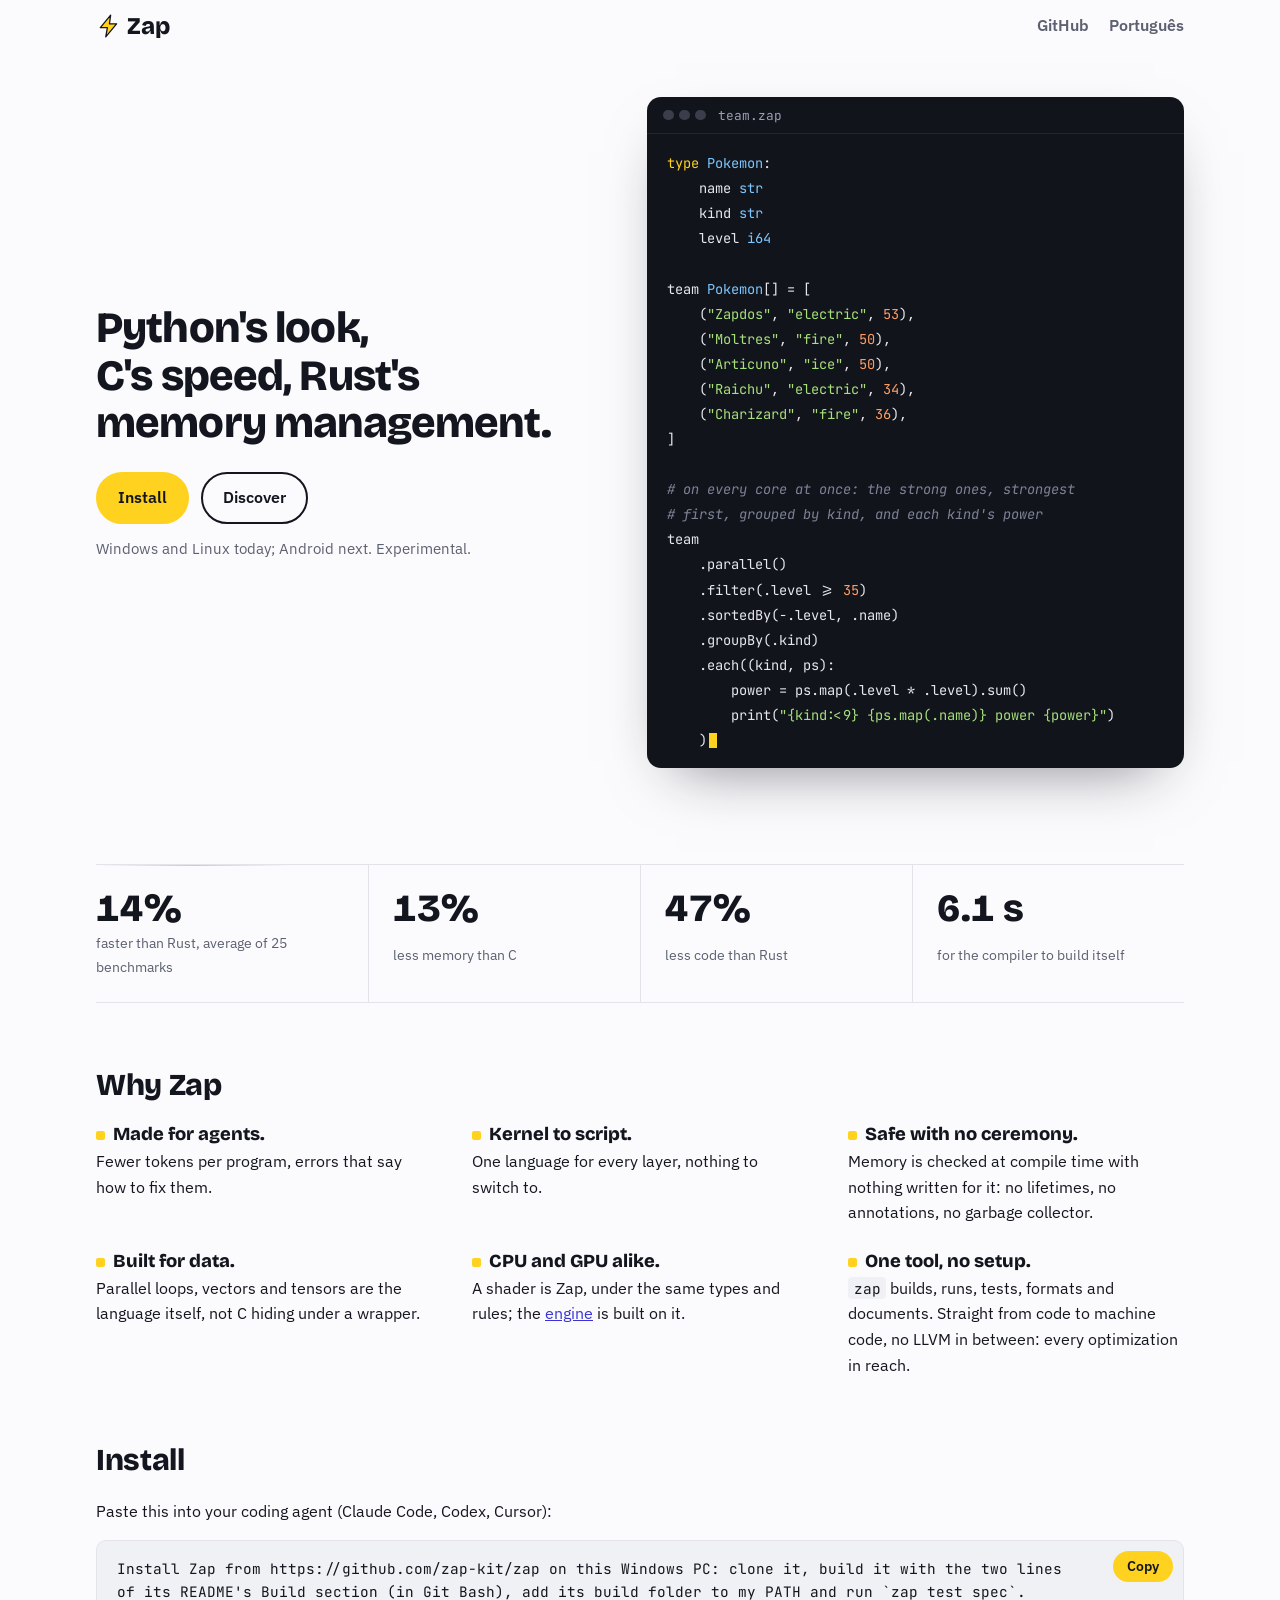
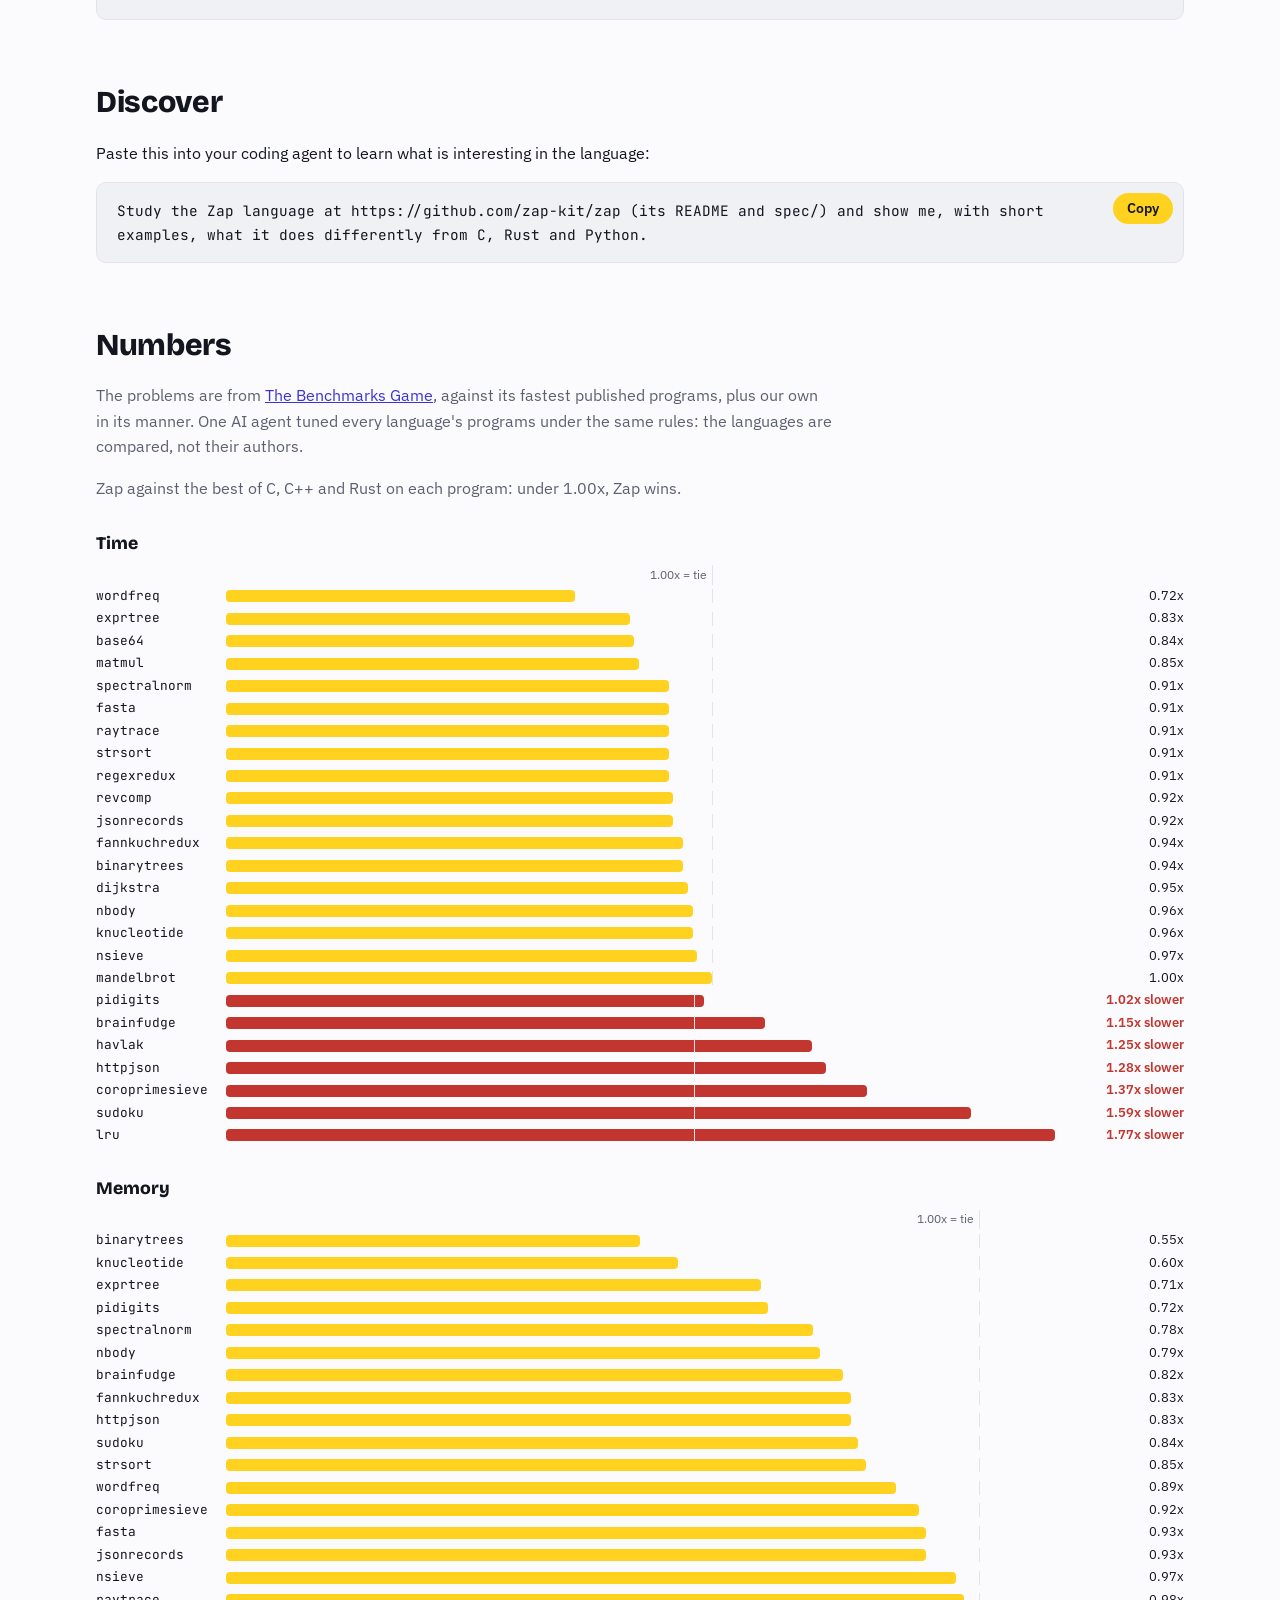
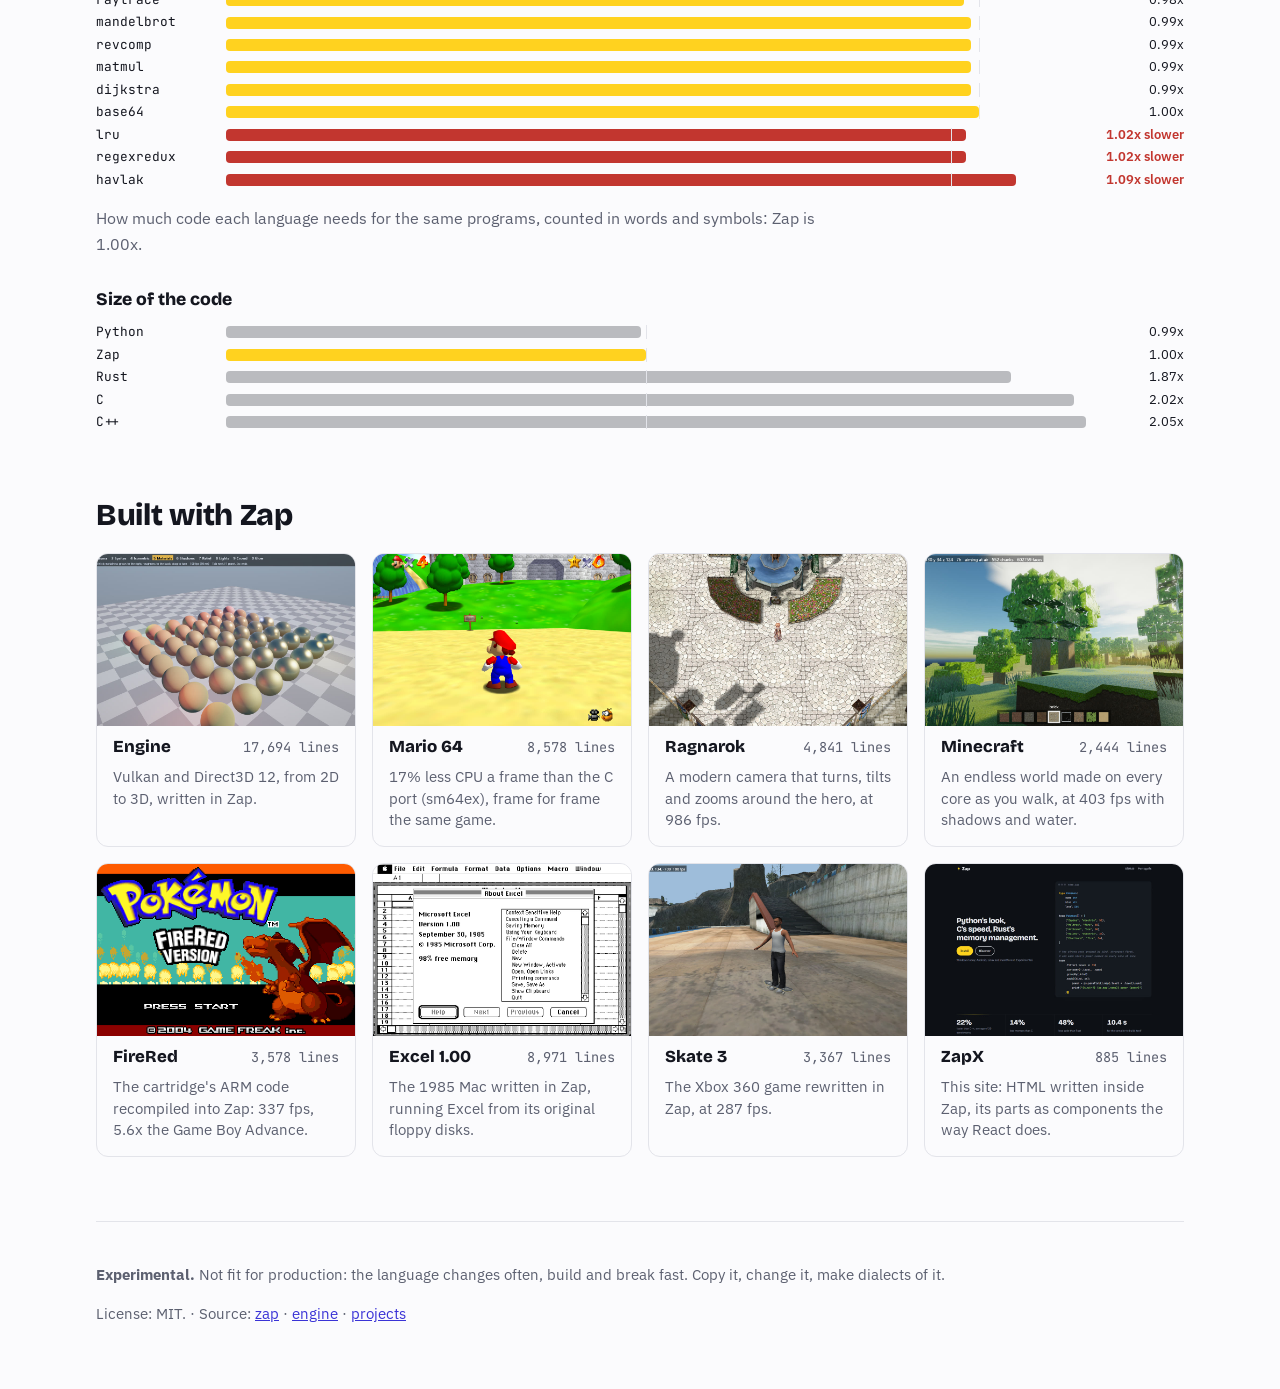
==== en/index.html @ bf8ec5ae "one repository: links into zap's dirs, the bootstrap from the seed branch" ====
<!DOCTYPE html><html lang="en"><head><meta charset="utf-8"><meta name="viewport" content="width=device-width, initial-scale=1"><title>Zap</title><link rel="icon" href="../logo.svg" type="image/svg+xml"><meta name="description" content="Python's look, C's speed, Rust's memory management."><link rel="alternate" hreflang="pt" href="../pt/index.html"><link rel="preconnect" href="https://fonts.googleapis.com"><link rel="preconnect" href="https://fonts.gstatic.com" crossorigin=""><link rel="stylesheet" href="https://fonts.googleapis.com/css2?family=Bricolage+Grotesque:opsz,wght@12..96,500;12..96,800&amp;family=IBM+Plex+Sans:wght@400;600&amp;family=JetBrains+Mono:wght@400;600&amp;display=swap"><link rel="stylesheet" href="../style.css"></head><body><nav class="top"><div class="inner"><a class="mark" href="./"><img class="logo" src="../logo.svg" alt="">Zap</a><span class="navlinks"><a href="https://github.com/zap-kit/zap">GitHub</a><a href="../pt/index.html" hreflang="pt" lang="pt">Português</a></span></div></nav><div class="wrap"><header class="hero"><div class="pitch"><h1>Python's look, C's speed, Rust's memory management.</h1><p class="actions"><a class="btn primary" href="#install">Install</a><a class="btn" href="#discover">Discover</a></p><p class="note">Windows and Linux today; Android next. Experimental.</p></div><figure class="editor"><figcaption><span class="dots"><i></i><i></i><i></i></span>team.zap</figcaption><pre><code><span class="k">type</span> <span class="t">Pokemon</span>:
	name <span class="t">str</span>
	kind <span class="t">str</span>
	level <span class="t">i64</span>

team <span class="t">Pokemon</span>[] = [
	(<span class="s">"Zapdos"</span>, <span class="s">"electric"</span>, <span class="n">53</span>),
	(<span class="s">"Moltres"</span>, <span class="s">"fire"</span>, <span class="n">50</span>),
	(<span class="s">"Articuno"</span>, <span class="s">"ice"</span>, <span class="n">50</span>),
	(<span class="s">"Raichu"</span>, <span class="s">"electric"</span>, <span class="n">34</span>),
	(<span class="s">"Charizard"</span>, <span class="s">"fire"</span>, <span class="n">36</span>),
]

<span class="c"># on every core at once: the strong ones, strongest</span>
<span class="c"># first, grouped by kind, and each kind's power</span>
team
	.parallel()
	.filter(.level &gt;= <span class="n">35</span>)
	.sortedBy(-.level, .name)
	.groupBy(.kind)
	.each((kind, ps):
		power = ps.map(.level * .level).sum()
		print(<span class="s">"{kind:&lt;9} {ps.map(.name)} power {power}"</span>)
	)<span class="cursor" aria-hidden="true"></span></code></pre></figure></header><section class="stats" aria-label="Numbers"><div class="stat"><b data-count="14%">14%</b><span>faster than Rust, average of 25 benchmarks</span></div><div class="stat"><b data-count="13%">13%</b><span>less memory than C</span></div><div class="stat"><b data-count="47%">47%</b><span>less code than Rust</span></div><div class="stat"><b data-count="6.1 s">6.1 s</b><span>for the compiler to build itself</span></div></section><section class="reveal"><h2>Why Zap</h2><ul class="points"><li><strong>Made for agents.</strong> Fewer tokens per program, errors that say how to fix them.</li><li><strong>Kernel to script.</strong> One language for every layer, nothing to switch to.</li><li><strong>Safe with no ceremony.</strong> Memory is checked at compile time with nothing written for it: no lifetimes, no annotations, no garbage collector.</li><li><strong>Built for data.</strong> Parallel loops, vectors and tensors are the language itself, not C hiding under a wrapper.</li><li><strong>CPU and GPU alike.</strong> A shader is Zap, under the same types and rules; the <a href="https://github.com/zap-kit/zap/tree/main/engine">engine</a> is built on it.</li><li><strong>One tool, no setup.</strong> <code>zap</code> builds, runs, tests, formats and documents. Straight from code to machine code, no LLVM in between: every optimization in reach.</li></ul></section><section class="reveal" id="install"><h2>Install</h2><p>Paste this into your coding agent (Claude Code, Codex, Cursor):</p><div class="copybox"><pre id="prompt">Install Zap from https://github.com/zap-kit/zap on this Windows PC: clone it, build it with the two lines of its README's Build section (in Git Bash), add its build folder to my PATH and run `zap test spec`.</pre><button type="button" data-copy="prompt" data-done="Copied">Copy</button></div></section><section class="reveal" id="discover"><h2>Discover</h2><p>Paste this into your coding agent to learn what is interesting in the language:</p><div class="copybox"><pre id="discoverPrompt">Study the Zap language at https://github.com/zap-kit/zap (its README and spec/) and show me, with short examples, what it does differently from C, Rust and Python.</pre><button type="button" data-copy="discoverPrompt" data-done="Copied">Copy</button></div></section><section class="reveal"><h2>Numbers</h2><p class="intro">The problems are from <a href="https://benchmarksgame-team.pages.debian.net/benchmarksgame/">The Benchmarks Game</a>, against its fastest published programs, plus our own in its manner. One AI agent tuned every language's programs under the same rules: the languages are compared, not their authors.</p><p class="intro">Zap against the best of C, C++ and Rust on each program: under 1.00x, Zap wins.</p><h3>Time</h3><div class="linechart"><ul class="chart" style="--tie: 53.8%" aria-label="Time"><li class="row axis" aria-hidden="true"><span></span><div class="track"><span class="tie">1.00x = tie</span></div><span></span></li><li class="row" tabindex="0"><span class="name">wordfreq</span><div class="track"><div class="bar" style="--w: 38.7%"></div></div><span class="value">0.72x</span><span class="tip-box" role="tooltip"><span class="tip-about">Counts how often each word appears in a big text.</span>C 0.58x · C++ 0.34x · Rust 0.72x · Python 0.07x</span></li><li class="row" tabindex="0"><span class="name">exprtree</span><div class="track"><div class="bar" style="--w: 44.7%"></div></div><span class="value">0.83x</span><span class="tip-box" role="tooltip"><span class="tip-about">Reads math expressions and works out their results.</span>C 0.70x · C++ 0.83x · Rust 0.80x · Python 0.04x</span></li><li class="row" tabindex="0"><span class="name">base64</span><div class="track"><div class="bar" style="--w: 45.2%"></div></div><span class="value">0.84x</span><span class="tip-box" role="tooltip"><span class="tip-about">Turns data into plain text and back, as email attachments do.</span>C 0.82x · C++ 0.76x · Rust 0.84x · Python 0.01x</span></li><li class="row" tabindex="0"><span class="name">matmul</span><div class="track"><div class="bar" style="--w: 45.7%"></div></div><span class="value">0.85x</span><span class="tip-box" role="tooltip"><span class="tip-about">Multiplies two big tables of numbers.</span>C 0.85x · C++ 0.84x · Rust 0.66x · Python 0.00x</span></li><li class="row" tabindex="0"><span class="name">spectralnorm</span><div class="track"><div class="bar" style="--w: 49.0%"></div></div><span class="value">0.91x</span><span class="tip-box" role="tooltip"><span class="tip-about">Multiplies a huge grid of numbers over and over.</span>C 0.70x · C++ 0.91x · Rust 0.70x · Python 0.00x</span></li><li class="row" tabindex="0"><span class="name">fasta</span><div class="track"><div class="bar" style="--w: 49.0%"></div></div><span class="value">0.91x</span><span class="tip-box" role="tooltip"><span class="tip-about">Writes millions of random DNA letters.</span>C 0.72x · C++ 0.91x · Rust 0.87x · Python 0.02x</span></li><li class="row" tabindex="0"><span class="name">raytrace</span><div class="track"><div class="bar" style="--w: 49.0%"></div></div><span class="value">0.91x</span><span class="tip-box" role="tooltip"><span class="tip-about">Draws a 3D scene of balls with light and shadows.</span>C 0.91x · C++ 0.89x · Rust 0.61x · Python 0.00x</span></li><li class="row" tabindex="0"><span class="name">strsort</span><div class="track"><div class="bar" style="--w: 49.0%"></div></div><span class="value">0.91x</span><span class="tip-box" role="tooltip"><span class="tip-about">Puts millions of words in alphabetical order.</span>C 0.91x · C++ 0.81x · Rust 0.87x · Python 0.05x</span></li><li class="row" tabindex="0"><span class="name">regexredux</span><div class="track"><div class="bar" style="--w: 49.0%"></div></div><span class="value">0.91x</span><span class="tip-box" role="tooltip"><span class="tip-about">Finds and replaces patterns in a long DNA text.</span>C 0.88x · C++ 0.82x · Rust 0.91x · Python 0.07x</span></li><li class="row" tabindex="0"><span class="name">revcomp</span><div class="track"><div class="bar" style="--w: 49.5%"></div></div><span class="value">0.92x</span><span class="tip-box" role="tooltip"><span class="tip-about">Reads DNA backwards and swaps each letter for its pair.</span>C 0.92x · C++ 0.43x · Rust 0.62x · Python 0.12x</span></li><li class="row" tabindex="0"><span class="name">jsonrecords</span><div class="track"><div class="bar" style="--w: 49.5%"></div></div><span class="value">0.92x</span><span class="tip-box" role="tooltip"><span class="tip-about">Saves a list of records as JSON text and reads it back.</span>C 0.60x · C++ 0.92x · Rust 0.50x · Python 0.09x</span></li><li class="row" tabindex="0"><span class="name">fannkuchredux</span><div class="track"><div class="bar" style="--w: 50.6%"></div></div><span class="value">0.94x</span><span class="tip-box" role="tooltip"><span class="tip-about">Shuffles a deck of cards every possible way and flips them.</span>C 0.91x · C++ 0.91x · Rust 0.94x · Python 0.01x</span></li><li class="row" tabindex="0"><span class="name">binarytrees</span><div class="track"><div class="bar" style="--w: 50.6%"></div></div><span class="value">0.94x</span><span class="tip-box" role="tooltip"><span class="tip-about">Builds and throws away millions of little trees of data.</span>C 0.11x · C++ 0.94x · Rust 0.77x · Python 0.04x</span></li><li class="row" tabindex="0"><span class="name">dijkstra</span><div class="track"><div class="bar" style="--w: 51.1%"></div></div><span class="value">0.95x</span><span class="tip-box" role="tooltip"><span class="tip-about">Finds the shortest way across a big map, as a GPS does.</span>C 0.71x · C++ 0.65x · Rust 0.95x · Python 0.02x</span></li><li class="row" tabindex="0"><span class="name">nbody</span><div class="track"><div class="bar" style="--w: 51.7%"></div></div><span class="value">0.96x</span><span class="tip-box" role="tooltip"><span class="tip-about">Moves the planets around the Sun, step by step.</span>C 0.96x · C++ 0.89x · Rust 0.85x · Python 0.00x</span></li><li class="row" tabindex="0"><span class="name">knucleotide</span><div class="track"><div class="bar" style="--w: 51.7%"></div></div><span class="value">0.96x</span><span class="tip-box" role="tooltip"><span class="tip-about">Counts the short pieces that repeat in a long DNA text.</span>C 0.70x · C++ 0.89x · Rust 0.96x · Python 0.06x</span></li><li class="row" tabindex="0"><span class="name">nsieve</span><div class="track"><div class="bar" style="--w: 52.2%"></div></div><span class="value">0.97x</span><span class="tip-box" role="tooltip"><span class="tip-about">Finds every prime number up to a few million.</span>C 0.95x · C++ 0.97x · Rust 0.83x · Python 0.01x</span></li><li class="row" tabindex="0"><span class="name">mandelbrot</span><div class="track"><div class="bar" style="--w: 53.8%"></div></div><span class="value">1.00x</span><span class="tip-box" role="tooltip"><span class="tip-about">Draws a famous fractal picture, pixel by pixel.</span>C 0.63x · C++ 0.98x · Rust 1.00x · Python 0.00x</span></li><li class="row loss" tabindex="0"><span class="name">pidigits</span><div class="track"><div class="bar" style="--w: 54.9%"></div></div><span class="value">1.02x slower</span><span class="tip-box" role="tooltip"><span class="tip-about">Works out the digits of pi, one by one, with huge numbers.</span>C 1.02x · C++ 0.91x · Rust 0.89x · Python 0.60x</span></li><li class="row loss" tabindex="0"><span class="name">brainfudge</span><div class="track"><div class="bar" style="--w: 61.9%"></div></div><span class="value">1.15x slower</span><span class="tip-box" role="tooltip"><span class="tip-about">Runs a program of a tiny eight-letter language that draws a fractal.</span>C 1.02x · C++ 1.15x · Rust 0.93x · Python 0.02x</span></li><li class="row loss" tabindex="0"><span class="name">havlak</span><div class="track"><div class="bar" style="--w: 67.3%"></div></div><span class="value">1.25x slower</span><span class="tip-box" role="tooltip"><span class="tip-about">Finds every loop in a huge maze of jumps, as a compiler does.</span>C 1.25x · C++ 1.11x · Rust 0.88x · Python 0.03x</span></li><li class="row loss" tabindex="0"><span class="name">httpjson</span><div class="track"><div class="bar" style="--w: 68.9%"></div></div><span class="value">1.28x slower</span><span class="tip-box" role="tooltip"><span class="tip-about">A web server answering many requests with JSON and text.</span>C 1.28x · C++ 1.17x · Rust 1.25x · Python 0.18x</span></li><li class="row loss" tabindex="0"><span class="name">coroprimesieve</span><div class="track"><div class="bar" style="--w: 73.7%"></div></div><span class="value">1.37x slower</span><span class="tip-box" role="tooltip"><span class="tip-about">Finds primes with a chain of tasks passing numbers to each other.</span>C 1.26x · C++ 1.37x · Rust 1.25x · Python 0.02x</span></li><li class="row loss" tabindex="0"><span class="name">sudoku</span><div class="track"><div class="bar" style="--w: 85.6%"></div></div><span class="value">1.59x slower</span><span class="tip-box" role="tooltip"><span class="tip-about">Solves a thousand of the hardest sudoku puzzles.</span>C 1.56x · C++ 1.54x · Rust 1.59x · Python 0.04x</span></li><li class="row loss" tabindex="0"><span class="name">lru</span><div class="track"><div class="bar" style="--w: 95.2%"></div></div><span class="value">1.77x slower</span><span class="tip-box" role="tooltip"><span class="tip-about">Keeps the most recently used items, dropping the oldest, millions of times.</span>C 1.13x · C++ 0.37x · Rust 1.77x · Python 0.07x</span></li></ul></div><h3>Memory</h3><div class="linechart"><ul class="chart" style="--tie: 83.3%" aria-label="Memory"><li class="row axis" aria-hidden="true"><span></span><div class="track"><span class="tie">1.00x = tie</span></div><span></span></li><li class="row" tabindex="0"><span class="name">binarytrees</span><div class="track"><div class="bar" style="--w: 45.8%"></div></div><span class="value">0.55x</span><span class="tip-box" role="tooltip"><span class="tip-about">Builds and throws away millions of little trees of data.</span>C 0.55x · C++ 0.43x · Rust 0.50x · Python 0.52x</span></li><li class="row" tabindex="0"><span class="name">knucleotide</span><div class="track"><div class="bar" style="--w: 50.0%"></div></div><span class="value">0.60x</span><span class="tip-box" role="tooltip"><span class="tip-about">Counts the short pieces that repeat in a long DNA text.</span>C 0.60x · C++ 0.53x · Rust 0.46x · Python 0.31x</span></li><li class="row" tabindex="0"><span class="name">exprtree</span><div class="track"><div class="bar" style="--w: 59.2%"></div></div><span class="value">0.71x</span><span class="tip-box" role="tooltip"><span class="tip-about">Reads math expressions and works out their results.</span>C 0.68x · C++ 0.71x · Rust 0.67x · Python 0.08x</span></li><li class="row" tabindex="0"><span class="name">pidigits</span><div class="track"><div class="bar" style="--w: 60.0%"></div></div><span class="value">0.72x</span><span class="tip-box" role="tooltip"><span class="tip-about">Works out the digits of pi, one by one, with huge numbers.</span>C 0.72x · C++ 0.43x · Rust 0.70x · Python 0.22x</span></li><li class="row" tabindex="0"><span class="name">spectralnorm</span><div class="track"><div class="bar" style="--w: 65.0%"></div></div><span class="value">0.78x</span><span class="tip-box" role="tooltip"><span class="tip-about">Multiplies a huge grid of numbers over and over.</span>C 0.77x · C++ 0.78x · Rust 0.67x · Python 0.18x</span></li><li class="row" tabindex="0"><span class="name">nbody</span><div class="track"><div class="bar" style="--w: 65.8%"></div></div><span class="value">0.79x</span><span class="tip-box" role="tooltip"><span class="tip-about">Moves the planets around the Sun, step by step.</span>C 0.78x · C++ 0.79x · Rust 0.68x · Python 0.30x</span></li><li class="row" tabindex="0"><span class="name">brainfudge</span><div class="track"><div class="bar" style="--w: 68.3%"></div></div><span class="value">0.82x</span><span class="tip-box" role="tooltip"><span class="tip-about">Runs a program of a tiny eight-letter language that draws a fractal.</span>C 0.82x · C++ 0.70x · Rust 0.72x · Python 0.28x</span></li><li class="row" tabindex="0"><span class="name">fannkuchredux</span><div class="track"><div class="bar" style="--w: 69.2%"></div></div><span class="value">0.83x</span><span class="tip-box" role="tooltip"><span class="tip-about">Shuffles a deck of cards every possible way and flips them.</span>C 0.83x · C++ 0.76x · Rust 0.68x · Python 0.19x</span></li><li class="row" tabindex="0"><span class="name">httpjson</span><div class="track"><div class="bar" style="--w: 69.2%"></div></div><span class="value">0.83x</span><span class="tip-box" role="tooltip"><span class="tip-about">A web server answering many requests with JSON and text.</span>C 0.83x · C++ 0.54x · Rust 0.80x · Python 0.34x</span></li><li class="row" tabindex="0"><span class="name">sudoku</span><div class="track"><div class="bar" style="--w: 70.0%"></div></div><span class="value">0.84x</span><span class="tip-box" role="tooltip"><span class="tip-about">Solves a thousand of the hardest sudoku puzzles.</span>C 0.84x · C++ 0.84x · Rust 0.73x · Python 0.31x</span></li><li class="row" tabindex="0"><span class="name">strsort</span><div class="track"><div class="bar" style="--w: 70.8%"></div></div><span class="value">0.85x</span><span class="tip-box" role="tooltip"><span class="tip-about">Puts millions of words in alphabetical order.</span>C 0.85x · C++ 0.37x · Rust 0.43x · Python 0.34x</span></li><li class="row" tabindex="0"><span class="name">wordfreq</span><div class="track"><div class="bar" style="--w: 74.2%"></div></div><span class="value">0.89x</span><span class="tip-box" role="tooltip"><span class="tip-about">Counts how often each word appears in a big text.</span>C 0.89x · C++ 0.64x · Rust 0.63x · Python 0.11x</span></li><li class="row" tabindex="0"><span class="name">coroprimesieve</span><div class="track"><div class="bar" style="--w: 76.7%"></div></div><span class="value">0.92x</span><span class="tip-box" role="tooltip"><span class="tip-about">Finds primes with a chain of tasks passing numbers to each other.</span>C 0.92x · C++ 0.91x · Rust 0.83x · Python 0.16x</span></li><li class="row" tabindex="0"><span class="name">fasta</span><div class="track"><div class="bar" style="--w: 77.5%"></div></div><span class="value">0.93x</span><span class="tip-box" role="tooltip"><span class="tip-about">Writes millions of random DNA letters.</span>C 0.93x · C++ 0.62x · Rust 0.76x · Python 0.21x</span></li><li class="row" tabindex="0"><span class="name">jsonrecords</span><div class="track"><div class="bar" style="--w: 77.5%"></div></div><span class="value">0.93x</span><span class="tip-box" role="tooltip"><span class="tip-about">Saves a list of records as JSON text and reads it back.</span>C 0.93x · C++ 0.81x · Rust 0.73x · Python 0.32x</span></li><li class="row" tabindex="0"><span class="name">nsieve</span><div class="track"><div class="bar" style="--w: 80.8%"></div></div><span class="value">0.97x</span><span class="tip-box" role="tooltip"><span class="tip-about">Finds every prime number up to a few million.</span>C 0.97x · C++ 0.97x · Rust 0.93x · Python 0.63x</span></li><li class="row" tabindex="0"><span class="name">raytrace</span><div class="track"><div class="bar" style="--w: 81.7%"></div></div><span class="value">0.98x</span><span class="tip-box" role="tooltip"><span class="tip-about">Draws a 3D scene of balls with light and shadows.</span>C 0.98x · C++ 0.97x · Rust 0.87x · Python 0.39x</span></li><li class="row" tabindex="0"><span class="name">mandelbrot</span><div class="track"><div class="bar" style="--w: 82.5%"></div></div><span class="value">0.99x</span><span class="tip-box" role="tooltip"><span class="tip-about">Draws a famous fractal picture, pixel by pixel.</span>C 0.99x · C++ 0.97x · Rust 0.98x · Python 1.79x</span></li><li class="row" tabindex="0"><span class="name">revcomp</span><div class="track"><div class="bar" style="--w: 82.5%"></div></div><span class="value">0.99x</span><span class="tip-box" role="tooltip"><span class="tip-about">Reads DNA backwards and swaps each letter for its pair.</span>C 0.99x · C++ 0.98x · Rust 0.98x · Python 0.36x</span></li><li class="row" tabindex="0"><span class="name">matmul</span><div class="track"><div class="bar" style="--w: 82.5%"></div></div><span class="value">0.99x</span><span class="tip-box" role="tooltip"><span class="tip-about">Multiplies two big tables of numbers.</span>C 0.99x · C++ 0.98x · Rust 0.97x · Python 0.20x</span></li><li class="row" tabindex="0"><span class="name">dijkstra</span><div class="track"><div class="bar" style="--w: 82.5%"></div></div><span class="value">0.99x</span><span class="tip-box" role="tooltip"><span class="tip-about">Finds the shortest way across a big map, as a GPS does.</span>C 0.99x · C++ 0.99x · Rust 0.99x · Python 0.11x</span></li><li class="row" tabindex="0"><span class="name">base64</span><div class="track"><div class="bar" style="--w: 83.3%"></div></div><span class="value">1.00x</span><span class="tip-box" role="tooltip"><span class="tip-about">Turns data into plain text and back, as email attachments do.</span>C 1.00x · C++ 1.00x · Rust 1.00x · Python 0.16x</span></li><li class="row loss" tabindex="0"><span class="name">lru</span><div class="track"><div class="bar" style="--w: 85.0%"></div></div><span class="value">1.02x slower</span><span class="tip-box" role="tooltip"><span class="tip-about">Keeps the most recently used items, dropping the oldest, millions of times.</span>C 1.02x · C++ 0.87x · Rust 0.88x · Python 0.19x</span></li><li class="row loss" tabindex="0"><span class="name">regexredux</span><div class="track"><div class="bar" style="--w: 85.0%"></div></div><span class="value">1.02x slower</span><span class="tip-box" role="tooltip"><span class="tip-about">Finds and replaces patterns in a long DNA text.</span>C 1.02x · C++ 0.82x · Rust 1.02x · Python 0.79x</span></li><li class="row loss" tabindex="0"><span class="name">havlak</span><div class="track"><div class="bar" style="--w: 90.8%"></div></div><span class="value">1.09x slower</span><span class="tip-box" role="tooltip"><span class="tip-about">Finds every loop in a huge maze of jumps, as a compiler does.</span>C 1.07x · C++ 1.09x · Rust 0.60x · Python 0.16x</span></li></ul></div><p class="intro">How much code each language needs for the same programs, counted in words and symbols: Zap is 1.00x.</p><h3>Size of the code</h3><div class="linechart"><ul class="chart" style="--tie: 46.5%" aria-label="Size of the code"><li class="row" tabindex="0"><span class="name">Python</span><div class="track"><div class="bar muted" style="--w: 46.0%"></div></div><span class="value">0.99x</span></li><li class="row" tabindex="0"><span class="name">Zap</span><div class="track"><div class="bar" style="--w: 46.5%"></div></div><span class="value">1.00x</span></li><li class="row" tabindex="0"><span class="name">Rust</span><div class="track"><div class="bar muted" style="--w: 86.9%"></div></div><span class="value">1.87x</span></li><li class="row" tabindex="0"><span class="name">C</span><div class="track"><div class="bar muted" style="--w: 93.8%"></div></div><span class="value">2.02x</span></li><li class="row" tabindex="0"><span class="name">C++</span><div class="track"><div class="bar muted" style="--w: 95.2%"></div></div><span class="value">2.05x</span></li></ul></div></section><section class="reveal"><h2>Built with Zap</h2><ul class="built"><li><img src="../thumbs/engine.jpg" alt="" loading="lazy"><div class="built-name"><a href="https://github.com/zap-kit/zap/tree/main/engine">Engine</a><span>17,694 lines</span></div><p>Vulkan and Direct3D 12, from 2D to 3D, written in Zap.</p></li><li><img src="../thumbs/mario.jpg" alt="" loading="lazy"><div class="built-name"><a href="https://github.com/zap-kit/zap/tree/main/projects/mario">Mario 64</a><span>8,578 lines</span></div><p>17% less CPU a frame than the C port (sm64ex), frame for frame the same game.</p></li><li><img src="../thumbs/ragnarok.jpg" alt="" loading="lazy"><div class="built-name"><a href="https://github.com/zap-kit/zap/tree/main/projects/ragnarok">Ragnarok</a><span>4,841 lines</span></div><p>A modern camera that turns, tilts and zooms around the hero, at 986 fps.</p></li><li><img src="../thumbs/minecraft.jpg" alt="" loading="lazy"><div class="built-name"><a href="https://github.com/zap-kit/zap/tree/main/projects/minecraft">Minecraft</a><span>2,444 lines</span></div><p>An endless world made on every core as you walk, at 403 fps with shadows and water.</p></li><li><img src="../thumbs/firered.jpg" alt="" loading="lazy"><div class="built-name"><a href="https://github.com/zap-kit/zap/tree/main/projects/firered">FireRed</a><span>3,578 lines</span></div><p>The cartridge's ARM code recompiled into Zap: 337 fps, 5.6x the Game Boy Advance.</p></li><li><img src="../thumbs/excel1.jpg" alt="" loading="lazy"><div class="built-name"><a href="https://github.com/zap-kit/zap/tree/main/projects/excel1">Excel 1.00</a><span>8,971 lines</span></div><p>The 1985 Mac written in Zap, running Excel from its original floppy disks.</p></li><li><img src="../thumbs/skate3.jpg" alt="" loading="lazy"><div class="built-name"><a href="https://github.com/zap-kit/zap/tree/main/projects/skate3">Skate 3</a><span>3,367 lines</span></div><p>The Xbox 360 game rewritten in Zap, at 287 fps.</p></li><li><img src="../thumbs/zapx.jpg" alt="" loading="lazy"><div class="built-name"><a href="https://github.com/zap-kit/zap/tree/main/projects/site">ZapX</a><span>885 lines</span></div><p>This site: HTML written inside Zap, its parts as components the way React does.</p></li></ul></section><footer><p><strong>Experimental.</strong> Not fit for production: the language changes often, build and break fast. Copy it, change it, make dialects of it.</p><p>License: MIT. · Source: <a href="https://github.com/zap-kit/zap">zap</a> · <a href="https://github.com/zap-kit/zap/tree/main/engine">engine</a> · <a href="https://github.com/zap-kit/zap/tree/main/projects">projects</a></p></footer></div><script>(function () {
var bar = document.querySelector(".top");
function scrolled() { bar.classList.toggle("scrolled", window.scrollY > 4); }
addEventListener("scroll", scrolled, { passive: true });
scrolled();
var still = matchMedia("(prefers-reduced-motion: reduce)").matches;
document.querySelectorAll("[data-count]").forEach(function (el) {
  var m = el.dataset.count.match(/^([0-9.]+)(.*)$/);
  if (!m || still) return;
  var end = parseFloat(m[1]), places = (m[1].split(".")[1] || "").length, t0 = null;
  function step(t) {
    if (t0 === null) t0 = t;
    var k = Math.min(1, (t - t0) / 900), e = 1 - Math.pow(1 - k, 3);
    el.textContent = (end * e).toFixed(places) + m[2];
    if (k < 1) requestAnimationFrame(step);
  }
  requestAnimationFrame(step);
});
if ("IntersectionObserver" in window && !still) {
  var seen = new IntersectionObserver(function (es) {
    es.forEach(function (e) { if (e.isIntersecting) { e.target.classList.add("shown"); seen.unobserve(e.target); } });
  }, { threshold: 0.12 });
  document.querySelectorAll(".reveal").forEach(function (s) { seen.observe(s); });
} else {
  document.querySelectorAll(".reveal").forEach(function (s) { s.classList.add("shown"); });
}
document.querySelectorAll("button[data-copy]").forEach(function (b) {
  b.addEventListener("click", function () {
    var text = document.getElementById(b.dataset.copy).innerText;
    var label = b.textContent;
    navigator.clipboard.writeText(text).then(function () {
      b.textContent = b.dataset.done;
      setTimeout(function () { b.textContent = label; }, 1500);
    }, function () {
      var r = document.createRange();
      r.selectNodeContents(document.getElementById(b.dataset.copy));
      getSelection().removeAllRanges();
      getSelection().addRange(r);
    });
  });
});
})();</script></body></html>
---- style.css ----
/* Layout: one column of sections, the hero two (the pitch, the code) that stack on phones. */
:root {
	--bg: #fbfbfd;
	--fg: #14161f;
	--muted: #5c6070;
	--line: #e3e4ea;
	--panel: #f0f1f5;
	--accent: #ffd21f;
	--accent-ink: #14161f;
	--link: #3a33d6;
	--win: #12805c;
	--loss: #c2362f;
	--code-bg: #12141c;
	--code-fg: #e7e8ee;
	--display: "Bricolage Grotesque", "Segoe UI", system-ui, sans-serif;
	--body: "IBM Plex Sans", "Segoe UI", system-ui, sans-serif;
	--mono: "JetBrains Mono", "Cascadia Mono", Consolas, monospace;
}

@media (prefers-color-scheme: dark) {
	:root {
		--bg: #0e1016;
		--fg: #e8e9ef;
		--muted: #9a9fb1;
		--line: #23262f;
		--panel: #161922;
		--link: #9d97ff;
		--win: #4fd1a1;
		--loss: #ff7a70;
		--code-bg: #161922;
		color-scheme: dark;
	}
}

* { box-sizing: border-box; }

body {
	margin: 0;
	background: var(--bg);
	color: var(--fg);
	font: 1rem/1.6 var(--body);
}

.wrap {
	max-width: 70rem;
	margin: 0 auto;
	padding-block: 0.5rem 3rem;
	padding-left: max(16px, env(safe-area-inset-left, 0px));
	padding-right: max(16px, env(safe-area-inset-right, 0px));
}

a { color: var(--link); }
a:focus-visible, button:focus-visible { outline: 3px solid var(--accent); outline-offset: 2px; }

.top {
	position: sticky; top: env(safe-area-inset-top, 0px); z-index: 10;
	background: color-mix(in srgb, var(--bg) 85%, transparent);
	-webkit-backdrop-filter: blur(10px); backdrop-filter: blur(10px);
	border-bottom: 1px solid transparent;
	transition: border-color 0.2s;
}
.top.scrolled { border-bottom-color: var(--line); }
.top .inner {
	max-width: 70rem; margin: 0 auto; padding-block: 0.75rem;
	padding-left: max(16px, env(safe-area-inset-left, 0px));
	padding-right: max(16px, env(safe-area-inset-right, 0px));
	display: flex; align-items: center; justify-content: space-between; gap: 1rem;
}
.mark { display: inline-flex; align-items: center; gap: 0.35rem; font: 800 1.5rem var(--display); color: var(--fg); text-decoration: none; }
.mark img { width: 1.6rem; height: 1.6rem; }
.navlinks { display: flex; gap: 1.25rem; }
.navlinks a { color: var(--muted); text-decoration: none; font-weight: 600; }
.navlinks a:hover { color: var(--fg); }

.hero {
	display: grid;
	grid-template-columns: minmax(0, 1fr) minmax(0, 1.05fr);
	gap: 2.5rem;
	align-items: center;
	padding-block: 2.25rem 2rem;
}
h1 {
	font: 800 clamp(1.8rem, 3.4vw, 2.7rem)/1.1 var(--display);
	letter-spacing: -0.02em;
	margin: 0;
	text-wrap: balance;
}
.actions { display: flex; flex-wrap: wrap; gap: 0.75rem; margin: 1.5rem 0 0.75rem; }
.btn {
	display: inline-block;
	padding: 0.7rem 1.25rem;
	border: 2px solid var(--fg);
	border-radius: 999px;
	color: var(--fg);
	font-weight: 600;
	text-decoration: none;
}
.btn.primary { background: var(--accent); border-color: var(--accent); color: var(--accent-ink); }
.btn:hover { transform: translateY(-1px); }
.note { color: var(--muted); margin: 0; font-size: 0.95rem; }

.editor { margin: 0; background: var(--code-bg); border-radius: 14px; overflow: hidden; box-shadow: 0 24px 60px -30px rgba(20, 22, 31, 0.6); }
.editor figcaption { display: flex; align-items: center; gap: 0.75rem; padding: 0.6rem 1rem; color: #9a9fb1; font: 0.8rem var(--mono); border-bottom: 1px solid #23262f; }
.dots { display: inline-flex; gap: 0.35rem; }
.dots i { width: 0.65rem; height: 0.65rem; border-radius: 50%; background: #3a3e4c; }
.editor pre { margin: 0; padding: 1rem 1.25rem; overflow-x: auto; color: var(--code-fg); font: 0.95rem/1.65 var(--mono); tab-size: 4; }
.k { color: #ffd21f; }
.t { color: #7cc7ff; }
.s { color: #a6e07a; }
.n { color: #ff9e64; }
.c { color: #7d8396; font-style: italic; }

.stats {
	display: grid;
	grid-template-columns: repeat(4, minmax(0, 1fr));
	border-block: 1px solid var(--line);
}
.stat { padding: 1.5rem 1rem 1.5rem 0; display: grid; gap: 0.25rem; }
.stat + .stat { padding-left: 1.5rem; border-left: 1px solid var(--line); }
.stat b { font: 800 2.4rem/1 var(--display); font-variant-numeric: tabular-nums; }
.stat span { color: var(--muted); font-size: 0.9rem; }

section { margin-top: 4rem; }
h2 { font: 800 1.9rem/1.2 var(--display); margin: 0 0 1.25rem; letter-spacing: -0.01em; }

.points { list-style: none; padding: 0; margin: 0; display: grid; grid-template-columns: repeat(auto-fit, minmax(17rem, 1fr)); gap: 1.5rem 2.5rem; }
.points li { max-width: 34rem; }
.points strong { display: block; font: 800 1.15rem var(--display); margin-bottom: 0.25rem; }
.points strong::before { content: ""; display: inline-block; width: 0.55rem; height: 0.55rem; margin-right: 0.5rem; background: var(--accent); border-radius: 2px; }

code { font-family: var(--mono); font-size: 0.9em; }
:not(pre) > code { background: var(--panel); padding: 0.1rem 0.35rem; border-radius: 4px; }

.copybox { position: relative; background: var(--panel); border: 1px solid var(--line); border-radius: 10px; margin-bottom: 1.5rem; }
.copybox pre { margin: 0; padding: 1rem 6rem 1rem 1.25rem; white-space: pre-wrap; overflow-wrap: anywhere; font: 0.9rem/1.6 var(--mono); }
.copybox button {
	position: absolute; top: 0.6rem; right: 0.6rem;
	padding: 0.4rem 0.9rem; border: 0; border-radius: 999px;
	background: var(--accent); color: var(--accent-ink); font: 600 0.85rem var(--body); cursor: pointer;
}

.intro { color: var(--muted); max-width: 46rem; }
h3 { font: 800 1.1rem var(--display); margin: 2rem 0 0.75rem; }

/* Charts: a row is the problem's name, a track with the bar, the value; the guide marks 1.00x. */
.chart { --bar: 12px; list-style: none; padding: 0; margin: 0 0 1rem; display: grid; gap: 2px; }
.row {
	display: grid; grid-template-columns: minmax(0, 7.5rem) minmax(0, 1fr) minmax(2.8rem, auto);
	align-items: center; gap: 0.6rem; font-size: 0.8rem; border-radius: 4px;
}
.row:hover, .row:focus-visible { background: var(--panel); outline: none; }
.row .name { font-family: var(--mono); overflow: hidden; text-overflow: ellipsis; white-space: nowrap; }
.row .value { font-variant-numeric: tabular-nums; text-align: right; color: var(--fg); }
.row.loss .value { color: var(--loss); font-weight: 600; }
.track { position: relative; height: var(--bar); }
.track::before { content: ""; position: absolute; left: var(--tie); top: -1px; bottom: -1px; width: 1px; background: var(--line); }
.bar { height: var(--bar); width: var(--w); background: var(--accent); border-radius: 4px; }
.bar.muted { background: color-mix(in srgb, var(--fg) 28%, var(--bg)); }
.row.loss .bar { background: var(--loss); }
.axis { font-size: 0.75rem; color: var(--muted); }
.axis .track { height: 1.1rem; }
.tie { position: absolute; right: calc(100% - var(--tie) + 5px); bottom: 0; white-space: nowrap; }
.reveal.shown .bar { animation: grow 0.9s cubic-bezier(0.2, 0.7, 0.2, 1) both; }
@keyframes grow { from { width: 0; } }

.built { list-style: none; padding: 0; margin: 0; display: grid; grid-template-columns: repeat(auto-fill, minmax(16rem, 1fr)); gap: 1rem; }
.built li { display: flex; flex-direction: column; gap: 0.6rem; padding: 0 0 1rem; border: 1px solid var(--line); border-radius: 12px; overflow: hidden; }
.built img { display: block; width: 100%; aspect-ratio: 3 / 2; object-fit: cover; background: var(--line); }
.built-name { display: flex; justify-content: space-between; align-items: baseline; gap: 1rem; padding: 0 1rem; }
.built a { font: 800 1.05rem var(--display); text-decoration: none; color: var(--fg); }
.built a:hover { color: var(--link); }
.built span { color: var(--muted); font: 0.85rem var(--mono); white-space: nowrap; }
.built p { margin: 0; padding: 0 1rem; color: var(--muted); font-size: 0.92rem; line-height: 1.45; }

footer { margin-top: 4rem; padding-top: 1.5rem; border-top: 1px solid var(--line); color: var(--muted); font-size: 0.95rem; }

@media (max-width: 760px) {
	.hero { grid-template-columns: minmax(0, 1fr); gap: 2rem; padding-block: 2.5rem 2rem; }
	.stats { grid-template-columns: repeat(2, minmax(0, 1fr)); }
	.stat:nth-child(3) { padding-left: 0; border-left: 0; }
	.stat:nth-child(n + 3) { border-top: 1px solid var(--line); }
}

/* Motion: the bolt strikes on load and on hover, a spark runs along the numbers' rule, the
   numbers count up, sections rise as they come into view (from a visible start), a cursor blinks
   after the code. */
@keyframes strike {
	0%, 100% { filter: none; transform: none; }
	10% { filter: drop-shadow(0 0 6px var(--accent)); transform: scale(1.18) rotate(-8deg); }
	20% { filter: none; transform: scale(0.96); }
	30% { filter: drop-shadow(0 0 10px var(--accent)); transform: scale(1.08); }
}
.mark img { animation: strike 1.1s ease-out 0.2s both; transform-origin: 50% 60%; }
.mark:hover img { animation: strike 0.9s ease-out; }

@keyframes rise { from { opacity: 0.35; transform: translateY(14px); } to { opacity: 1; transform: none; } }
.pitch > *, .editor { animation: rise 0.7s cubic-bezier(0.2, 0.7, 0.2, 1) both; }
.actions { animation-delay: 0.08s; }
.note { animation-delay: 0.16s; }
.editor { animation-delay: 0.12s; }
.reveal { opacity: 0.35; transform: translateY(14px); transition: opacity 0.7s, transform 0.7s cubic-bezier(0.2, 0.7, 0.2, 1); }
.reveal.shown { opacity: 1; transform: none; }

.stats { position: relative; overflow: hidden; }
.stats::after {
	content: ""; position: absolute; top: -1px; left: 0; width: 18%; height: 2px;
	background: linear-gradient(90deg, transparent, var(--accent), transparent);
	animation: spark 4.5s linear infinite;
}
@keyframes spark { from { transform: translateX(-100%); } to { transform: translateX(560%); } }

.cursor { display: inline-block; width: 0.55em; height: 1.1em; margin-left: 2px; vertical-align: -0.2em; background: var(--accent); animation: blink 1.1s steps(1) infinite; }
@keyframes blink { 50% { opacity: 0; } }

.btn.primary { box-shadow: 0 0 0 0 var(--accent); transition: box-shadow 0.25s, transform 0.15s; }
.btn.primary:hover { box-shadow: 0 0 0 6px color-mix(in srgb, var(--accent) 35%, transparent); }
.built li { transition: border-color 0.2s, transform 0.2s; }
.built li:hover { border-color: var(--accent); transform: translateY(-2px); }
.points li { transition: transform 0.2s; }

@media (prefers-reduced-motion: reduce) {
	*, *::before, *::after { animation: none !important; transition: none !important; }
	.reveal { opacity: 1; transform: none; }
	.btn:hover, .built li:hover { transform: none; }
}


/* Tooltips of the page's own (webgen.tooltip): a dark box above the trigger, shown while its row is
   hovered or the trigger focused. */
.tip { position: relative; outline: none; cursor: help; }
.tip-box {
	position: absolute; right: 0; bottom: calc(100% + 8px); z-index: 20;
	padding: 0.4rem 0.65rem; border-radius: 8px; white-space: nowrap;
	background: var(--fg); color: var(--bg); font: 600 0.78rem var(--body);
	box-shadow: 0 8px 24px -10px rgba(0, 0, 0, 0.5);
	opacity: 0; transform: translateY(4px); pointer-events: none;
	transition: opacity 0.15s, transform 0.15s;
}
.tip-box::after { content: ""; position: absolute; right: 0.9rem; top: 100%; border: 5px solid transparent; border-top-color: var(--fg); }
.row:hover .tip-box, .row:focus .tip-box, .tip:focus .tip-box { opacity: 1; transform: none; }
.row { position: relative; cursor: help; }
.row .tip-box { white-space: normal; width: max-content; max-width: min(22rem, 80vw); line-height: 1.4; }
.tip-about { display: block; font-weight: 400; margin-bottom: 0.25rem; }
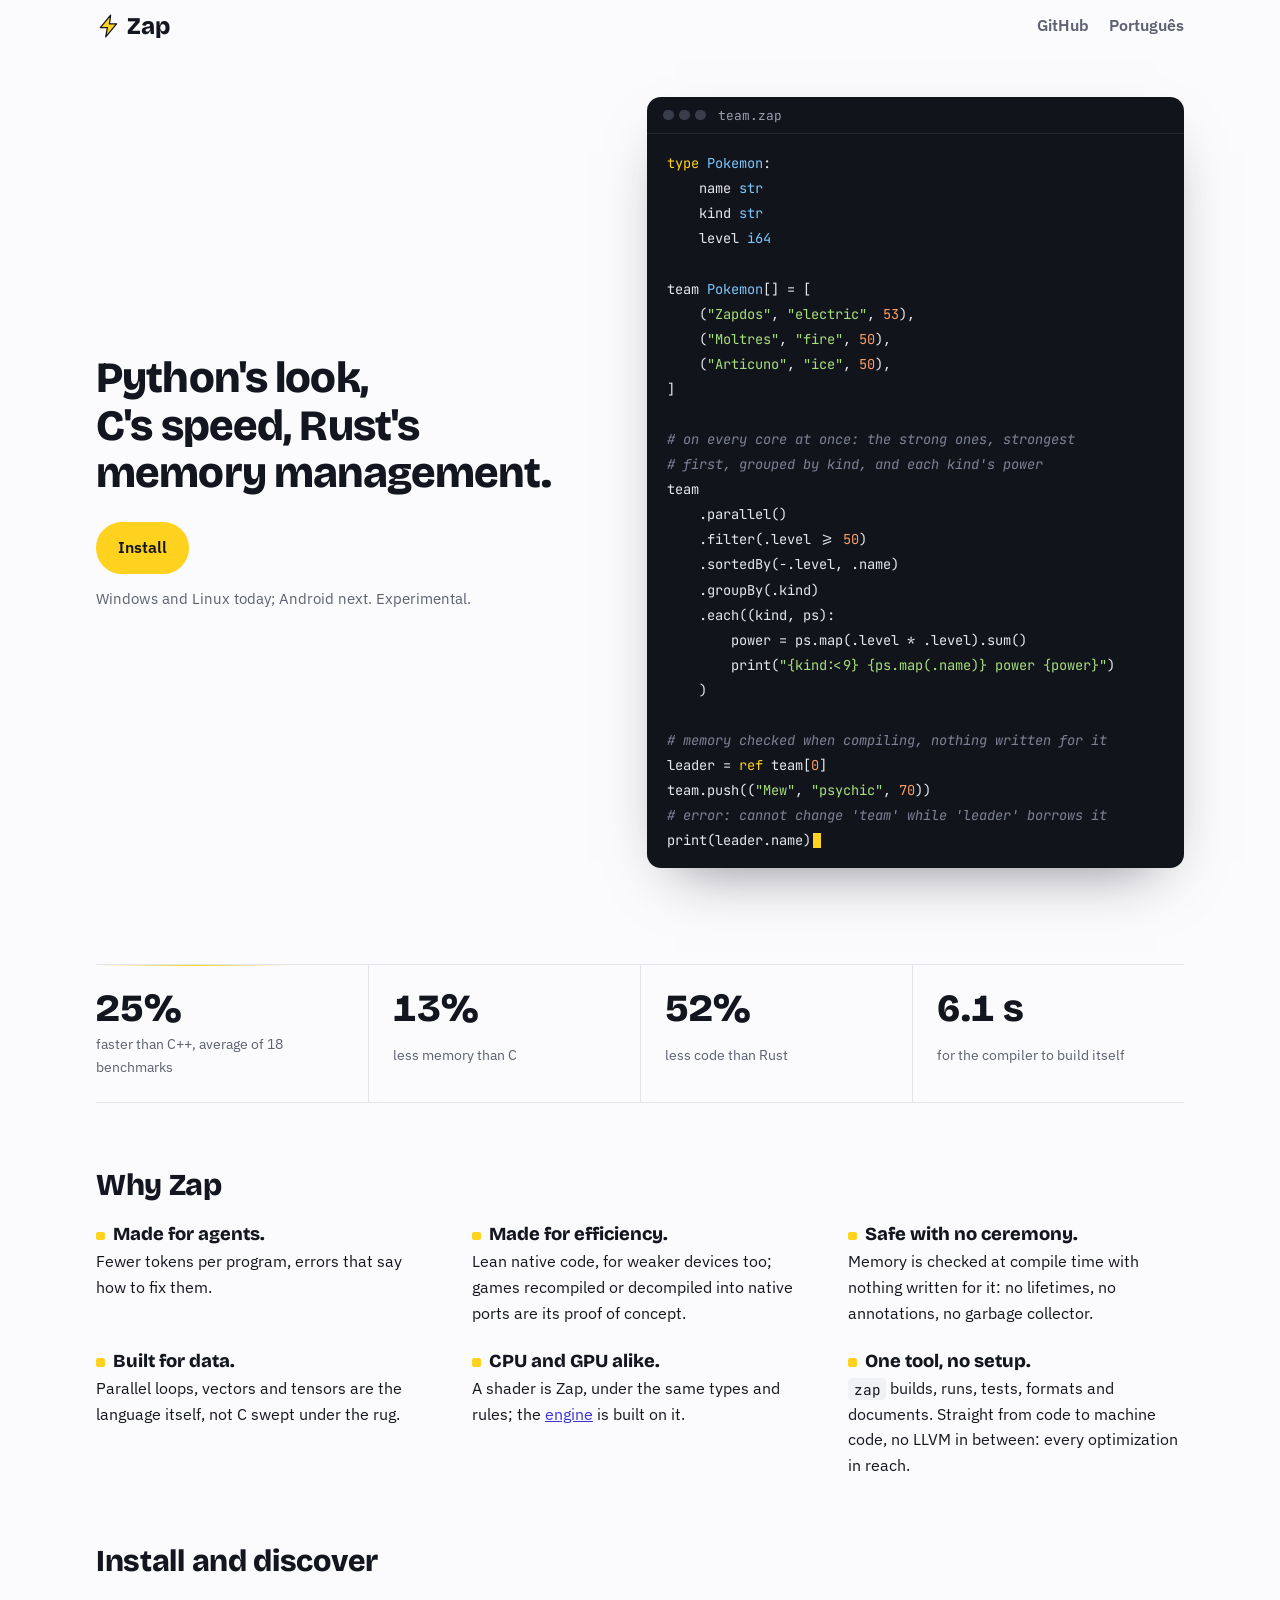
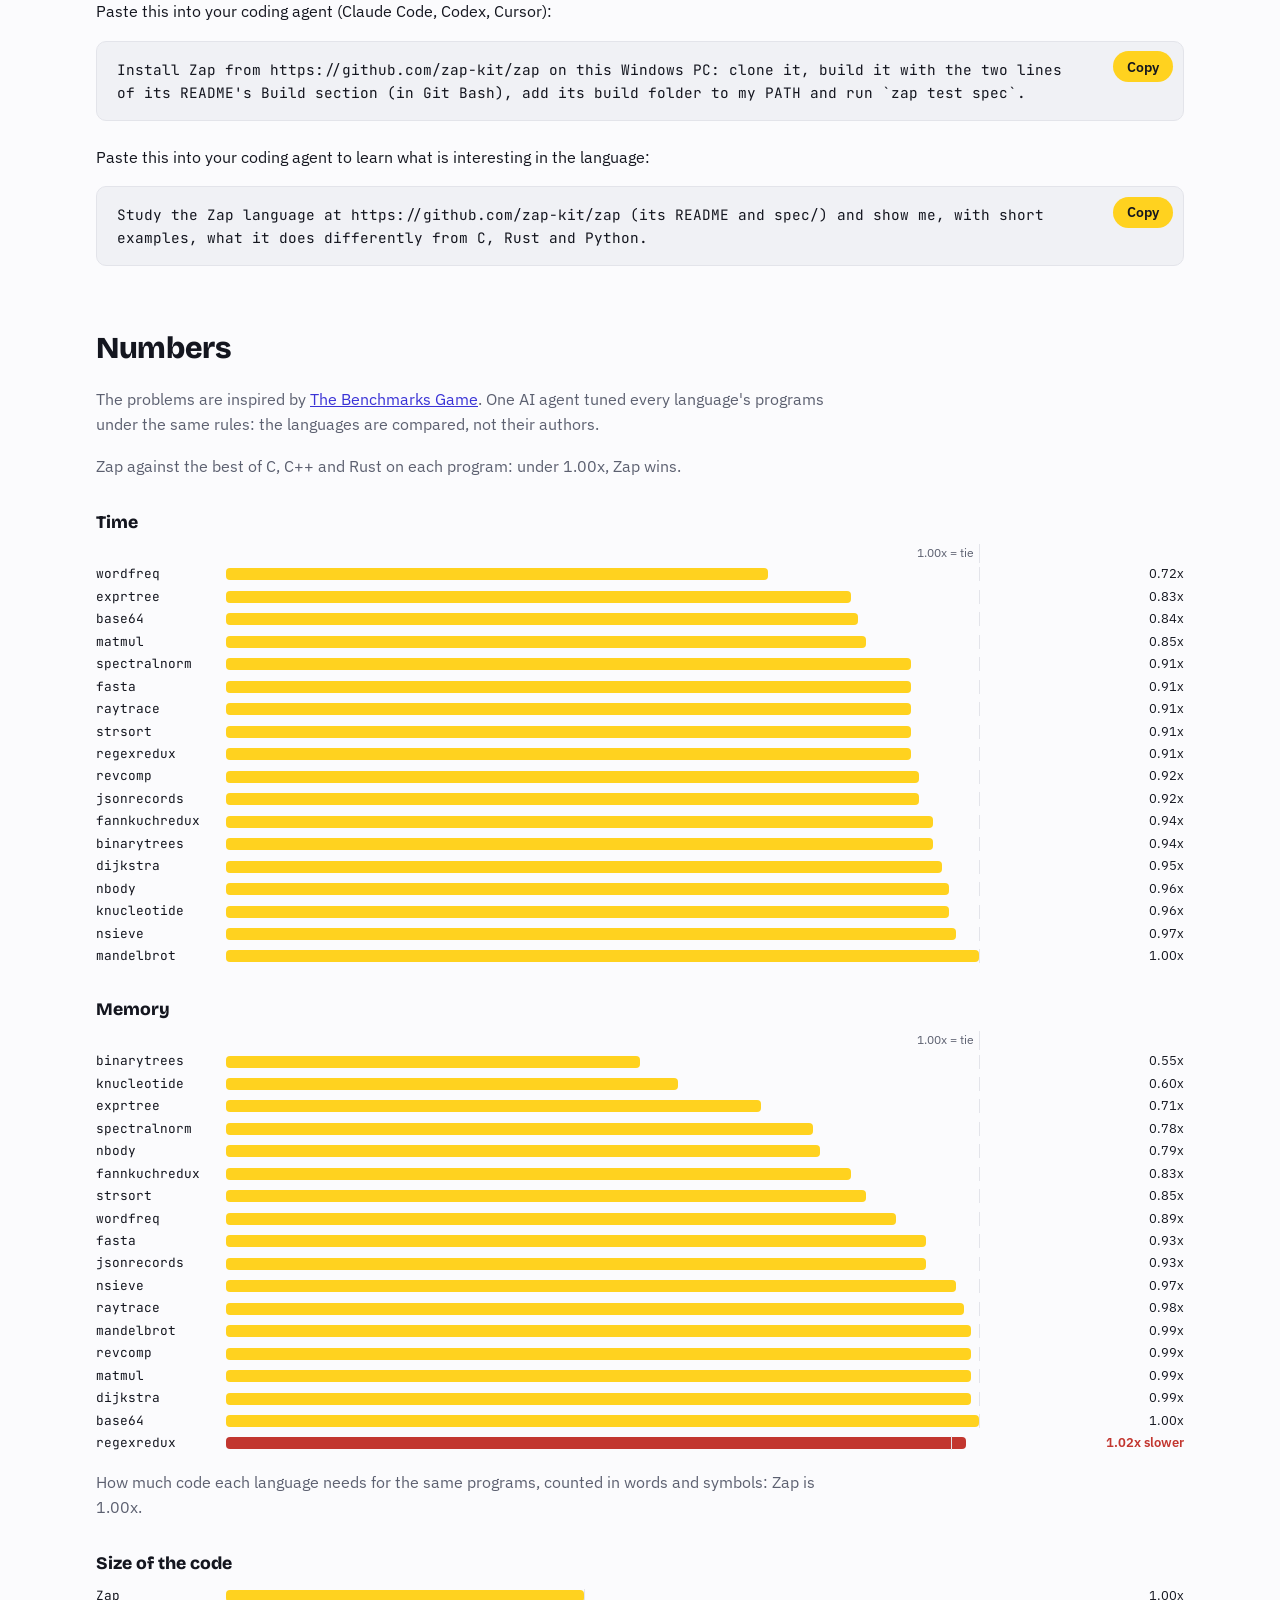
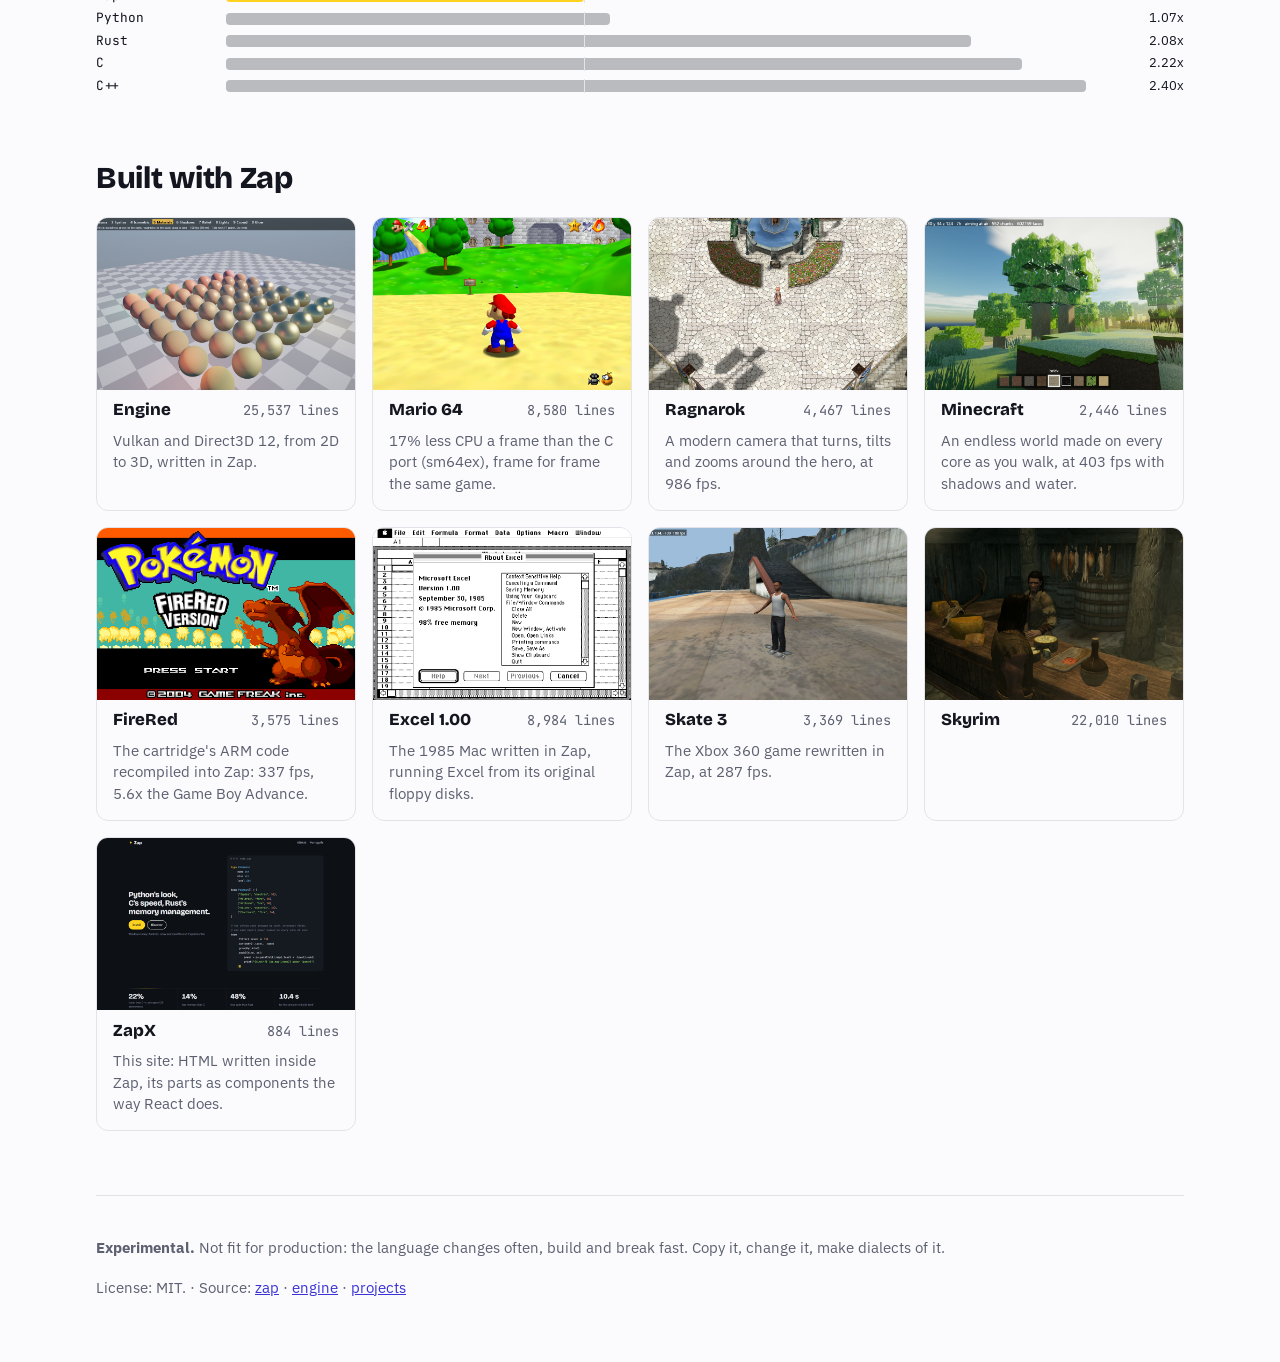
==== commit 2e0b77c0: "efficiency, Skyrim among the projects, the lines counted again" ====
--- a/en/index.html
+++ b/en/index.html
@@ -1,4 +1,4 @@
-<!DOCTYPE html><html lang="en"><head><meta charset="utf-8"><meta name="viewport" content="width=device-width, initial-scale=1"><title>Zap</title><link rel="icon" href="../logo.svg" type="image/svg+xml"><meta name="description" content="Python's look, C's speed, Rust's memory management."><link rel="alternate" hreflang="pt" href="../pt/index.html"><link rel="preconnect" href="https://fonts.googleapis.com"><link rel="preconnect" href="https://fonts.gstatic.com" crossorigin=""><link rel="stylesheet" href="https://fonts.googleapis.com/css2?family=Bricolage+Grotesque:opsz,wght@12..96,500;12..96,800&amp;family=IBM+Plex+Sans:wght@400;600&amp;family=JetBrains+Mono:wght@400;600&amp;display=swap"><link rel="stylesheet" href="../style.css"></head><body><nav class="top"><div class="inner"><a class="mark" href="./"><img class="logo" src="../logo.svg" alt="">Zap</a><span class="navlinks"><a href="https://github.com/zap-kit/zap">GitHub</a><a href="../pt/index.html" hreflang="pt" lang="pt">Português</a></span></div></nav><div class="wrap"><header class="hero"><div class="pitch"><h1>Python's look, C's speed, Rust's memory management.</h1><p class="actions"><a class="btn primary" href="#install">Install</a><a class="btn" href="#discover">Discover</a></p><p class="note">Windows and Linux today; Android next. Experimental.</p></div><figure class="editor"><figcaption><span class="dots"><i></i><i></i><i></i></span>team.zap</figcaption><pre><code><span class="k">type</span> <span class="t">Pokemon</span>:
+<!DOCTYPE html><html lang="en"><head><meta charset="utf-8"><meta name="viewport" content="width=device-width, initial-scale=1"><title>Zap</title><link rel="icon" href="../logo.svg" type="image/svg+xml"><meta name="description" content="Python's look, C's speed, Rust's memory management."><link rel="alternate" hreflang="pt" href="../pt/index.html"><link rel="preconnect" href="https://fonts.googleapis.com"><link rel="preconnect" href="https://fonts.gstatic.com" crossorigin=""><link rel="stylesheet" href="https://fonts.googleapis.com/css2?family=Bricolage+Grotesque:opsz,wght@12..96,500;12..96,800&amp;family=IBM+Plex+Sans:wght@400;600&amp;family=JetBrains+Mono:wght@400;600&amp;display=swap"><link rel="stylesheet" href="../style.css"></head><body><nav class="top"><div class="inner"><a class="mark" href="./"><img class="logo" src="../logo.svg" alt="">Zap</a><span class="navlinks"><a href="https://github.com/zap-kit/zap">GitHub</a><a href="../pt/index.html" hreflang="pt" lang="pt">Português</a></span></div></nav><div class="wrap"><header class="hero"><div class="pitch"><h1>Python's look, C's speed, Rust's memory management.</h1><p class="actions"><a class="btn primary" href="#install">Install</a></p><p class="note">Windows and Linux today; Android next. Experimental.</p></div><figure class="editor"><figcaption><span class="dots"><i></i><i></i><i></i></span>team.zap</figcaption><pre><code><span class="k">type</span> <span class="t">Pokemon</span>:
 	name <span class="t">str</span>
 	kind <span class="t">str</span>
 	level <span class="t">i64</span>
@@ -7,21 +7,25 @@
 	(<span class="s">"Zapdos"</span>, <span class="s">"electric"</span>, <span class="n">53</span>),
 	(<span class="s">"Moltres"</span>, <span class="s">"fire"</span>, <span class="n">50</span>),
 	(<span class="s">"Articuno"</span>, <span class="s">"ice"</span>, <span class="n">50</span>),
-	(<span class="s">"Raichu"</span>, <span class="s">"electric"</span>, <span class="n">34</span>),
-	(<span class="s">"Charizard"</span>, <span class="s">"fire"</span>, <span class="n">36</span>),
 ]
 
 <span class="c"># on every core at once: the strong ones, strongest</span>
 <span class="c"># first, grouped by kind, and each kind's power</span>
 team
 	.parallel()
-	.filter(.level &gt;= <span class="n">35</span>)
+	.filter(.level &gt;= <span class="n">50</span>)
 	.sortedBy(-.level, .name)
 	.groupBy(.kind)
 	.each((kind, ps):
 		power = ps.map(.level * .level).sum()
 		print(<span class="s">"{kind:&lt;9} {ps.map(.name)} power {power}"</span>)
-	)<span class="cursor" aria-hidden="true"></span></code></pre></figure></header><section class="stats" aria-label="Numbers"><div class="stat"><b data-count="14%">14%</b><span>faster than Rust, average of 25 benchmarks</span></div><div class="stat"><b data-count="13%">13%</b><span>less memory than C</span></div><div class="stat"><b data-count="47%">47%</b><span>less code than Rust</span></div><div class="stat"><b data-count="6.1 s">6.1 s</b><span>for the compiler to build itself</span></div></section><section class="reveal"><h2>Why Zap</h2><ul class="points"><li><strong>Made for agents.</strong> Fewer tokens per program, errors that say how to fix them.</li><li><strong>Kernel to script.</strong> One language for every layer, nothing to switch to.</li><li><strong>Safe with no ceremony.</strong> Memory is checked at compile time with nothing written for it: no lifetimes, no annotations, no garbage collector.</li><li><strong>Built for data.</strong> Parallel loops, vectors and tensors are the language itself, not C hiding under a wrapper.</li><li><strong>CPU and GPU alike.</strong> A shader is Zap, under the same types and rules; the <a href="https://github.com/zap-kit/zap/tree/main/engine">engine</a> is built on it.</li><li><strong>One tool, no setup.</strong> <code>zap</code> builds, runs, tests, formats and documents. Straight from code to machine code, no LLVM in between: every optimization in reach.</li></ul></section><section class="reveal" id="install"><h2>Install</h2><p>Paste this into your coding agent (Claude Code, Codex, Cursor):</p><div class="copybox"><pre id="prompt">Install Zap from https://github.com/zap-kit/zap on this Windows PC: clone it, build it with the two lines of its README's Build section (in Git Bash), add its build folder to my PATH and run `zap test spec`.</pre><button type="button" data-copy="prompt" data-done="Copied">Copy</button></div></section><section class="reveal" id="discover"><h2>Discover</h2><p>Paste this into your coding agent to learn what is interesting in the language:</p><div class="copybox"><pre id="discoverPrompt">Study the Zap language at https://github.com/zap-kit/zap (its README and spec/) and show me, with short examples, what it does differently from C, Rust and Python.</pre><button type="button" data-copy="discoverPrompt" data-done="Copied">Copy</button></div></section><section class="reveal"><h2>Numbers</h2><p class="intro">The problems are from <a href="https://benchmarksgame-team.pages.debian.net/benchmarksgame/">The Benchmarks Game</a>, against its fastest published programs, plus our own in its manner. One AI agent tuned every language's programs under the same rules: the languages are compared, not their authors.</p><p class="intro">Zap against the best of C, C++ and Rust on each program: under 1.00x, Zap wins.</p><h3>Time</h3><div class="linechart"><ul class="chart" style="--tie: 53.8%" aria-label="Time"><li class="row axis" aria-hidden="true"><span></span><div class="track"><span class="tie">1.00x = tie</span></div><span></span></li><li class="row" tabindex="0"><span class="name">wordfreq</span><div class="track"><div class="bar" style="--w: 38.7%"></div></div><span class="value">0.72x</span><span class="tip-box" role="tooltip"><span class="tip-about">Counts how often each word appears in a big text.</span>C 0.58x · C++ 0.34x · Rust 0.72x · Python 0.07x</span></li><li class="row" tabindex="0"><span class="name">exprtree</span><div class="track"><div class="bar" style="--w: 44.7%"></div></div><span class="value">0.83x</span><span class="tip-box" role="tooltip"><span class="tip-about">Reads math expressions and works out their results.</span>C 0.70x · C++ 0.83x · Rust 0.80x · Python 0.04x</span></li><li class="row" tabindex="0"><span class="name">base64</span><div class="track"><div class="bar" style="--w: 45.2%"></div></div><span class="value">0.84x</span><span class="tip-box" role="tooltip"><span class="tip-about">Turns data into plain text and back, as email attachments do.</span>C 0.82x · C++ 0.76x · Rust 0.84x · Python 0.01x</span></li><li class="row" tabindex="0"><span class="name">matmul</span><div class="track"><div class="bar" style="--w: 45.7%"></div></div><span class="value">0.85x</span><span class="tip-box" role="tooltip"><span class="tip-about">Multiplies two big tables of numbers.</span>C 0.85x · C++ 0.84x · Rust 0.66x · Python 0.00x</span></li><li class="row" tabindex="0"><span class="name">spectralnorm</span><div class="track"><div class="bar" style="--w: 49.0%"></div></div><span class="value">0.91x</span><span class="tip-box" role="tooltip"><span class="tip-about">Multiplies a huge grid of numbers over and over.</span>C 0.70x · C++ 0.91x · Rust 0.70x · Python 0.00x</span></li><li class="row" tabindex="0"><span class="name">fasta</span><div class="track"><div class="bar" style="--w: 49.0%"></div></div><span class="value">0.91x</span><span class="tip-box" role="tooltip"><span class="tip-about">Writes millions of random DNA letters.</span>C 0.72x · C++ 0.91x · Rust 0.87x · Python 0.02x</span></li><li class="row" tabindex="0"><span class="name">raytrace</span><div class="track"><div class="bar" style="--w: 49.0%"></div></div><span class="value">0.91x</span><span class="tip-box" role="tooltip"><span class="tip-about">Draws a 3D scene of balls with light and shadows.</span>C 0.91x · C++ 0.89x · Rust 0.61x · Python 0.00x</span></li><li class="row" tabindex="0"><span class="name">strsort</span><div class="track"><div class="bar" style="--w: 49.0%"></div></div><span class="value">0.91x</span><span class="tip-box" role="tooltip"><span class="tip-about">Puts millions of words in alphabetical order.</span>C 0.91x · C++ 0.81x · Rust 0.87x · Python 0.05x</span></li><li class="row" tabindex="0"><span class="name">regexredux</span><div class="track"><div class="bar" style="--w: 49.0%"></div></div><span class="value">0.91x</span><span class="tip-box" role="tooltip"><span class="tip-about">Finds and replaces patterns in a long DNA text.</span>C 0.88x · C++ 0.82x · Rust 0.91x · Python 0.07x</span></li><li class="row" tabindex="0"><span class="name">revcomp</span><div class="track"><div class="bar" style="--w: 49.5%"></div></div><span class="value">0.92x</span><span class="tip-box" role="tooltip"><span class="tip-about">Reads DNA backwards and swaps each letter for its pair.</span>C 0.92x · C++ 0.43x · Rust 0.62x · Python 0.12x</span></li><li class="row" tabindex="0"><span class="name">jsonrecords</span><div class="track"><div class="bar" style="--w: 49.5%"></div></div><span class="value">0.92x</span><span class="tip-box" role="tooltip"><span class="tip-about">Saves a list of records as JSON text and reads it back.</span>C 0.60x · C++ 0.92x · Rust 0.50x · Python 0.09x</span></li><li class="row" tabindex="0"><span class="name">fannkuchredux</span><div class="track"><div class="bar" style="--w: 50.6%"></div></div><span class="value">0.94x</span><span class="tip-box" role="tooltip"><span class="tip-about">Shuffles a deck of cards every possible way and flips them.</span>C 0.91x · C++ 0.91x · Rust 0.94x · Python 0.01x</span></li><li class="row" tabindex="0"><span class="name">binarytrees</span><div class="track"><div class="bar" style="--w: 50.6%"></div></div><span class="value">0.94x</span><span class="tip-box" role="tooltip"><span class="tip-about">Builds and throws away millions of little trees of data.</span>C 0.11x · C++ 0.94x · Rust 0.77x · Python 0.04x</span></li><li class="row" tabindex="0"><span class="name">dijkstra</span><div class="track"><div class="bar" style="--w: 51.1%"></div></div><span class="value">0.95x</span><span class="tip-box" role="tooltip"><span class="tip-about">Finds the shortest way across a big map, as a GPS does.</span>C 0.71x · C++ 0.65x · Rust 0.95x · Python 0.02x</span></li><li class="row" tabindex="0"><span class="name">nbody</span><div class="track"><div class="bar" style="--w: 51.7%"></div></div><span class="value">0.96x</span><span class="tip-box" role="tooltip"><span class="tip-about">Moves the planets around the Sun, step by step.</span>C 0.96x · C++ 0.89x · Rust 0.85x · Python 0.00x</span></li><li class="row" tabindex="0"><span class="name">knucleotide</span><div class="track"><div class="bar" style="--w: 51.7%"></div></div><span class="value">0.96x</span><span class="tip-box" role="tooltip"><span class="tip-about">Counts the short pieces that repeat in a long DNA text.</span>C 0.70x · C++ 0.89x · Rust 0.96x · Python 0.06x</span></li><li class="row" tabindex="0"><span class="name">nsieve</span><div class="track"><div class="bar" style="--w: 52.2%"></div></div><span class="value">0.97x</span><span class="tip-box" role="tooltip"><span class="tip-about">Finds every prime number up to a few million.</span>C 0.95x · C++ 0.97x · Rust 0.83x · Python 0.01x</span></li><li class="row" tabindex="0"><span class="name">mandelbrot</span><div class="track"><div class="bar" style="--w: 53.8%"></div></div><span class="value">1.00x</span><span class="tip-box" role="tooltip"><span class="tip-about">Draws a famous fractal picture, pixel by pixel.</span>C 0.63x · C++ 0.98x · Rust 1.00x · Python 0.00x</span></li><li class="row loss" tabindex="0"><span class="name">pidigits</span><div class="track"><div class="bar" style="--w: 54.9%"></div></div><span class="value">1.02x slower</span><span class="tip-box" role="tooltip"><span class="tip-about">Works out the digits of pi, one by one, with huge numbers.</span>C 1.02x · C++ 0.91x · Rust 0.89x · Python 0.60x</span></li><li class="row loss" tabindex="0"><span class="name">brainfudge</span><div class="track"><div class="bar" style="--w: 61.9%"></div></div><span class="value">1.15x slower</span><span class="tip-box" role="tooltip"><span class="tip-about">Runs a program of a tiny eight-letter language that draws a fractal.</span>C 1.02x · C++ 1.15x · Rust 0.93x · Python 0.02x</span></li><li class="row loss" tabindex="0"><span class="name">havlak</span><div class="track"><div class="bar" style="--w: 67.3%"></div></div><span class="value">1.25x slower</span><span class="tip-box" role="tooltip"><span class="tip-about">Finds every loop in a huge maze of jumps, as a compiler does.</span>C 1.25x · C++ 1.11x · Rust 0.88x · Python 0.03x</span></li><li class="row loss" tabindex="0"><span class="name">httpjson</span><div class="track"><div class="bar" style="--w: 68.9%"></div></div><span class="value">1.28x slower</span><span class="tip-box" role="tooltip"><span class="tip-about">A web server answering many requests with JSON and text.</span>C 1.28x · C++ 1.17x · Rust 1.25x · Python 0.18x</span></li><li class="row loss" tabindex="0"><span class="name">coroprimesieve</span><div class="track"><div class="bar" style="--w: 73.7%"></div></div><span class="value">1.37x slower</span><span class="tip-box" role="tooltip"><span class="tip-about">Finds primes with a chain of tasks passing numbers to each other.</span>C 1.26x · C++ 1.37x · Rust 1.25x · Python 0.02x</span></li><li class="row loss" tabindex="0"><span class="name">sudoku</span><div class="track"><div class="bar" style="--w: 85.6%"></div></div><span class="value">1.59x slower</span><span class="tip-box" role="tooltip"><span class="tip-about">Solves a thousand of the hardest sudoku puzzles.</span>C 1.56x · C++ 1.54x · Rust 1.59x · Python 0.04x</span></li><li class="row loss" tabindex="0"><span class="name">lru</span><div class="track"><div class="bar" style="--w: 95.2%"></div></div><span class="value">1.77x slower</span><span class="tip-box" role="tooltip"><span class="tip-about">Keeps the most recently used items, dropping the oldest, millions of times.</span>C 1.13x · C++ 0.37x · Rust 1.77x · Python 0.07x</span></li></ul></div><h3>Memory</h3><div class="linechart"><ul class="chart" style="--tie: 83.3%" aria-label="Memory"><li class="row axis" aria-hidden="true"><span></span><div class="track"><span class="tie">1.00x = tie</span></div><span></span></li><li class="row" tabindex="0"><span class="name">binarytrees</span><div class="track"><div class="bar" style="--w: 45.8%"></div></div><span class="value">0.55x</span><span class="tip-box" role="tooltip"><span class="tip-about">Builds and throws away millions of little trees of data.</span>C 0.55x · C++ 0.43x · Rust 0.50x · Python 0.52x</span></li><li class="row" tabindex="0"><span class="name">knucleotide</span><div class="track"><div class="bar" style="--w: 50.0%"></div></div><span class="value">0.60x</span><span class="tip-box" role="tooltip"><span class="tip-about">Counts the short pieces that repeat in a long DNA text.</span>C 0.60x · C++ 0.53x · Rust 0.46x · Python 0.31x</span></li><li class="row" tabindex="0"><span class="name">exprtree</span><div class="track"><div class="bar" style="--w: 59.2%"></div></div><span class="value">0.71x</span><span class="tip-box" role="tooltip"><span class="tip-about">Reads math expressions and works out their results.</span>C 0.68x · C++ 0.71x · Rust 0.67x · Python 0.08x</span></li><li class="row" tabindex="0"><span class="name">pidigits</span><div class="track"><div class="bar" style="--w: 60.0%"></div></div><span class="value">0.72x</span><span class="tip-box" role="tooltip"><span class="tip-about">Works out the digits of pi, one by one, with huge numbers.</span>C 0.72x · C++ 0.43x · Rust 0.70x · Python 0.22x</span></li><li class="row" tabindex="0"><span class="name">spectralnorm</span><div class="track"><div class="bar" style="--w: 65.0%"></div></div><span class="value">0.78x</span><span class="tip-box" role="tooltip"><span class="tip-about">Multiplies a huge grid of numbers over and over.</span>C 0.77x · C++ 0.78x · Rust 0.67x · Python 0.18x</span></li><li class="row" tabindex="0"><span class="name">nbody</span><div class="track"><div class="bar" style="--w: 65.8%"></div></div><span class="value">0.79x</span><span class="tip-box" role="tooltip"><span class="tip-about">Moves the planets around the Sun, step by step.</span>C 0.78x · C++ 0.79x · Rust 0.68x · Python 0.30x</span></li><li class="row" tabindex="0"><span class="name">brainfudge</span><div class="track"><div class="bar" style="--w: 68.3%"></div></div><span class="value">0.82x</span><span class="tip-box" role="tooltip"><span class="tip-about">Runs a program of a tiny eight-letter language that draws a fractal.</span>C 0.82x · C++ 0.70x · Rust 0.72x · Python 0.28x</span></li><li class="row" tabindex="0"><span class="name">fannkuchredux</span><div class="track"><div class="bar" style="--w: 69.2%"></div></div><span class="value">0.83x</span><span class="tip-box" role="tooltip"><span class="tip-about">Shuffles a deck of cards every possible way and flips them.</span>C 0.83x · C++ 0.76x · Rust 0.68x · Python 0.19x</span></li><li class="row" tabindex="0"><span class="name">httpjson</span><div class="track"><div class="bar" style="--w: 69.2%"></div></div><span class="value">0.83x</span><span class="tip-box" role="tooltip"><span class="tip-about">A web server answering many requests with JSON and text.</span>C 0.83x · C++ 0.54x · Rust 0.80x · Python 0.34x</span></li><li class="row" tabindex="0"><span class="name">sudoku</span><div class="track"><div class="bar" style="--w: 70.0%"></div></div><span class="value">0.84x</span><span class="tip-box" role="tooltip"><span class="tip-about">Solves a thousand of the hardest sudoku puzzles.</span>C 0.84x · C++ 0.84x · Rust 0.73x · Python 0.31x</span></li><li class="row" tabindex="0"><span class="name">strsort</span><div class="track"><div class="bar" style="--w: 70.8%"></div></div><span class="value">0.85x</span><span class="tip-box" role="tooltip"><span class="tip-about">Puts millions of words in alphabetical order.</span>C 0.85x · C++ 0.37x · Rust 0.43x · Python 0.34x</span></li><li class="row" tabindex="0"><span class="name">wordfreq</span><div class="track"><div class="bar" style="--w: 74.2%"></div></div><span class="value">0.89x</span><span class="tip-box" role="tooltip"><span class="tip-about">Counts how often each word appears in a big text.</span>C 0.89x · C++ 0.64x · Rust 0.63x · Python 0.11x</span></li><li class="row" tabindex="0"><span class="name">coroprimesieve</span><div class="track"><div class="bar" style="--w: 76.7%"></div></div><span class="value">0.92x</span><span class="tip-box" role="tooltip"><span class="tip-about">Finds primes with a chain of tasks passing numbers to each other.</span>C 0.92x · C++ 0.91x · Rust 0.83x · Python 0.16x</span></li><li class="row" tabindex="0"><span class="name">fasta</span><div class="track"><div class="bar" style="--w: 77.5%"></div></div><span class="value">0.93x</span><span class="tip-box" role="tooltip"><span class="tip-about">Writes millions of random DNA letters.</span>C 0.93x · C++ 0.62x · Rust 0.76x · Python 0.21x</span></li><li class="row" tabindex="0"><span class="name">jsonrecords</span><div class="track"><div class="bar" style="--w: 77.5%"></div></div><span class="value">0.93x</span><span class="tip-box" role="tooltip"><span class="tip-about">Saves a list of records as JSON text and reads it back.</span>C 0.93x · C++ 0.81x · Rust 0.73x · Python 0.32x</span></li><li class="row" tabindex="0"><span class="name">nsieve</span><div class="track"><div class="bar" style="--w: 80.8%"></div></div><span class="value">0.97x</span><span class="tip-box" role="tooltip"><span class="tip-about">Finds every prime number up to a few million.</span>C 0.97x · C++ 0.97x · Rust 0.93x · Python 0.63x</span></li><li class="row" tabindex="0"><span class="name">raytrace</span><div class="track"><div class="bar" style="--w: 81.7%"></div></div><span class="value">0.98x</span><span class="tip-box" role="tooltip"><span class="tip-about">Draws a 3D scene of balls with light and shadows.</span>C 0.98x · C++ 0.97x · Rust 0.87x · Python 0.39x</span></li><li class="row" tabindex="0"><span class="name">mandelbrot</span><div class="track"><div class="bar" style="--w: 82.5%"></div></div><span class="value">0.99x</span><span class="tip-box" role="tooltip"><span class="tip-about">Draws a famous fractal picture, pixel by pixel.</span>C 0.99x · C++ 0.97x · Rust 0.98x · Python 1.79x</span></li><li class="row" tabindex="0"><span class="name">revcomp</span><div class="track"><div class="bar" style="--w: 82.5%"></div></div><span class="value">0.99x</span><span class="tip-box" role="tooltip"><span class="tip-about">Reads DNA backwards and swaps each letter for its pair.</span>C 0.99x · C++ 0.98x · Rust 0.98x · Python 0.36x</span></li><li class="row" tabindex="0"><span class="name">matmul</span><div class="track"><div class="bar" style="--w: 82.5%"></div></div><span class="value">0.99x</span><span class="tip-box" role="tooltip"><span class="tip-about">Multiplies two big tables of numbers.</span>C 0.99x · C++ 0.98x · Rust 0.97x · Python 0.20x</span></li><li class="row" tabindex="0"><span class="name">dijkstra</span><div class="track"><div class="bar" style="--w: 82.5%"></div></div><span class="value">0.99x</span><span class="tip-box" role="tooltip"><span class="tip-about">Finds the shortest way across a big map, as a GPS does.</span>C 0.99x · C++ 0.99x · Rust 0.99x · Python 0.11x</span></li><li class="row" tabindex="0"><span class="name">base64</span><div class="track"><div class="bar" style="--w: 83.3%"></div></div><span class="value">1.00x</span><span class="tip-box" role="tooltip"><span class="tip-about">Turns data into plain text and back, as email attachments do.</span>C 1.00x · C++ 1.00x · Rust 1.00x · Python 0.16x</span></li><li class="row loss" tabindex="0"><span class="name">lru</span><div class="track"><div class="bar" style="--w: 85.0%"></div></div><span class="value">1.02x slower</span><span class="tip-box" role="tooltip"><span class="tip-about">Keeps the most recently used items, dropping the oldest, millions of times.</span>C 1.02x · C++ 0.87x · Rust 0.88x · Python 0.19x</span></li><li class="row loss" tabindex="0"><span class="name">regexredux</span><div class="track"><div class="bar" style="--w: 85.0%"></div></div><span class="value">1.02x slower</span><span class="tip-box" role="tooltip"><span class="tip-about">Finds and replaces patterns in a long DNA text.</span>C 1.02x · C++ 0.82x · Rust 1.02x · Python 0.79x</span></li><li class="row loss" tabindex="0"><span class="name">havlak</span><div class="track"><div class="bar" style="--w: 90.8%"></div></div><span class="value">1.09x slower</span><span class="tip-box" role="tooltip"><span class="tip-about">Finds every loop in a huge maze of jumps, as a compiler does.</span>C 1.07x · C++ 1.09x · Rust 0.60x · Python 0.16x</span></li></ul></div><p class="intro">How much code each language needs for the same programs, counted in words and symbols: Zap is 1.00x.</p><h3>Size of the code</h3><div class="linechart"><ul class="chart" style="--tie: 46.5%" aria-label="Size of the code"><li class="row" tabindex="0"><span class="name">Python</span><div class="track"><div class="bar muted" style="--w: 46.0%"></div></div><span class="value">0.99x</span></li><li class="row" tabindex="0"><span class="name">Zap</span><div class="track"><div class="bar" style="--w: 46.5%"></div></div><span class="value">1.00x</span></li><li class="row" tabindex="0"><span class="name">Rust</span><div class="track"><div class="bar muted" style="--w: 86.9%"></div></div><span class="value">1.87x</span></li><li class="row" tabindex="0"><span class="name">C</span><div class="track"><div class="bar muted" style="--w: 93.8%"></div></div><span class="value">2.02x</span></li><li class="row" tabindex="0"><span class="name">C++</span><div class="track"><div class="bar muted" style="--w: 95.2%"></div></div><span class="value">2.05x</span></li></ul></div></section><section class="reveal"><h2>Built with Zap</h2><ul class="built"><li><img src="../thumbs/engine.jpg" alt="" loading="lazy"><div class="built-name"><a href="https://github.com/zap-kit/zap/tree/main/engine">Engine</a><span>17,694 lines</span></div><p>Vulkan and Direct3D 12, from 2D to 3D, written in Zap.</p></li><li><img src="../thumbs/mario.jpg" alt="" loading="lazy"><div class="built-name"><a href="https://github.com/zap-kit/zap/tree/main/projects/mario">Mario 64</a><span>8,578 lines</span></div><p>17% less CPU a frame than the C port (sm64ex), frame for frame the same game.</p></li><li><img src="../thumbs/ragnarok.jpg" alt="" loading="lazy"><div class="built-name"><a href="https://github.com/zap-kit/zap/tree/main/projects/ragnarok">Ragnarok</a><span>4,841 lines</span></div><p>A modern camera that turns, tilts and zooms around the hero, at 986 fps.</p></li><li><img src="../thumbs/minecraft.jpg" alt="" loading="lazy"><div class="built-name"><a href="https://github.com/zap-kit/zap/tree/main/projects/minecraft">Minecraft</a><span>2,444 lines</span></div><p>An endless world made on every core as you walk, at 403 fps with shadows and water.</p></li><li><img src="../thumbs/firered.jpg" alt="" loading="lazy"><div class="built-name"><a href="https://github.com/zap-kit/zap/tree/main/projects/firered">FireRed</a><span>3,578 lines</span></div><p>The cartridge's ARM code recompiled into Zap: 337 fps, 5.6x the Game Boy Advance.</p></li><li><img src="../thumbs/excel1.jpg" alt="" loading="lazy"><div class="built-name"><a href="https://github.com/zap-kit/zap/tree/main/projects/excel1">Excel 1.00</a><span>8,971 lines</span></div><p>The 1985 Mac written in Zap, running Excel from its original floppy disks.</p></li><li><img src="../thumbs/skate3.jpg" alt="" loading="lazy"><div class="built-name"><a href="https://github.com/zap-kit/zap/tree/main/projects/skate3">Skate 3</a><span>3,367 lines</span></div><p>The Xbox 360 game rewritten in Zap, at 287 fps.</p></li><li><img src="../thumbs/zapx.jpg" alt="" loading="lazy"><div class="built-name"><a href="https://github.com/zap-kit/zap/tree/main/projects/site">ZapX</a><span>885 lines</span></div><p>This site: HTML written inside Zap, its parts as components the way React does.</p></li></ul></section><footer><p><strong>Experimental.</strong> Not fit for production: the language changes often, build and break fast. Copy it, change it, make dialects of it.</p><p>License: MIT. · Source: <a href="https://github.com/zap-kit/zap">zap</a> · <a href="https://github.com/zap-kit/zap/tree/main/engine">engine</a> · <a href="https://github.com/zap-kit/zap/tree/main/projects">projects</a></p></footer></div><script>(function () {
+	)
+
+<span class="c"># memory checked when compiling, nothing written for it</span>
+leader = <span class="k">ref</span> team[<span class="n">0</span>]
+team.push((<span class="s">"Mew"</span>, <span class="s">"psychic"</span>, <span class="n">70</span>))
+<span class="c"># error: cannot change 'team' while 'leader' borrows it</span>
+print(leader.name)<span class="cursor" aria-hidden="true"></span></code></pre></figure></header><section class="stats" aria-label="Numbers"><div class="stat"><b data-count="25%">25%</b><span>faster than C++, average of 18 benchmarks</span></div><div class="stat"><b data-count="13%">13%</b><span>less memory than C</span></div><div class="stat"><b data-count="52%">52%</b><span>less code than Rust</span></div><div class="stat"><b data-count="6.1 s">6.1 s</b><span>for the compiler to build itself</span></div></section><section class="reveal"><h2>Why Zap</h2><ul class="points"><li><strong>Made for agents.</strong> Fewer tokens per program, errors that say how to fix them.</li><li><strong>Made for efficiency.</strong> Lean native code, for weaker devices too; games recompiled or decompiled into native ports are its proof of concept.</li><li><strong>Safe with no ceremony.</strong> Memory is checked at compile time with nothing written for it: no lifetimes, no annotations, no garbage collector.</li><li><strong>Built for data.</strong> Parallel loops, vectors and tensors are the language itself, not C swept under the rug.</li><li><strong>CPU and GPU alike.</strong> A shader is Zap, under the same types and rules; the <a href="https://github.com/zap-kit/zap/tree/main/engine">engine</a> is built on it.</li><li><strong>One tool, no setup.</strong> <code>zap</code> builds, runs, tests, formats and documents. Straight from code to machine code, no LLVM in between: every optimization in reach.</li></ul></section><section class="reveal" id="install"><h2>Install and discover</h2><p>Paste this into your coding agent (Claude Code, Codex, Cursor):</p><div class="copybox"><pre id="prompt">Install Zap from https://github.com/zap-kit/zap on this Windows PC: clone it, build it with the two lines of its README's Build section (in Git Bash), add its build folder to my PATH and run `zap test spec`.</pre><button type="button" data-copy="prompt" data-done="Copied">Copy</button></div><p>Paste this into your coding agent to learn what is interesting in the language:</p><div class="copybox"><pre id="discoverPrompt">Study the Zap language at https://github.com/zap-kit/zap (its README and spec/) and show me, with short examples, what it does differently from C, Rust and Python.</pre><button type="button" data-copy="discoverPrompt" data-done="Copied">Copy</button></div></section><section class="reveal"><h2>Numbers</h2><p class="intro">The problems are inspired by <a href="https://benchmarksgame-team.pages.debian.net/benchmarksgame/">The Benchmarks Game</a>. One AI agent tuned every language's programs under the same rules: the languages are compared, not their authors.</p><p class="intro">Zap against the best of C, C++ and Rust on each program: under 1.00x, Zap wins.</p><h3>Time</h3><div class="linechart"><ul class="chart" style="--tie: 83.3%" aria-label="Time"><li class="row axis" aria-hidden="true"><span></span><div class="track"><span class="tie">1.00x = tie</span></div><span></span></li><li class="row" tabindex="0"><span class="name">wordfreq</span><div class="track"><div class="bar" style="--w: 60.0%"></div></div><span class="value">0.72x</span><span class="tip-box" role="tooltip"><span class="tip-about">Counts how often each word appears in a big text.</span>C 0.58x · C++ 0.34x · Rust 0.72x · Python 0.07x</span></li><li class="row" tabindex="0"><span class="name">exprtree</span><div class="track"><div class="bar" style="--w: 69.2%"></div></div><span class="value">0.83x</span><span class="tip-box" role="tooltip"><span class="tip-about">Reads math expressions and works out their results.</span>C 0.70x · C++ 0.83x · Rust 0.80x · Python 0.04x</span></li><li class="row" tabindex="0"><span class="name">base64</span><div class="track"><div class="bar" style="--w: 70.0%"></div></div><span class="value">0.84x</span><span class="tip-box" role="tooltip"><span class="tip-about">Turns data into plain text and back, as email attachments do.</span>C 0.82x · C++ 0.76x · Rust 0.84x · Python 0.01x</span></li><li class="row" tabindex="0"><span class="name">matmul</span><div class="track"><div class="bar" style="--w: 70.8%"></div></div><span class="value">0.85x</span><span class="tip-box" role="tooltip"><span class="tip-about">Multiplies two big tables of numbers.</span>C 0.85x · C++ 0.84x · Rust 0.66x · Python 0.00x</span></li><li class="row" tabindex="0"><span class="name">spectralnorm</span><div class="track"><div class="bar" style="--w: 75.8%"></div></div><span class="value">0.91x</span><span class="tip-box" role="tooltip"><span class="tip-about">Multiplies a huge grid of numbers over and over.</span>C 0.70x · C++ 0.91x · Rust 0.70x · Python 0.00x</span></li><li class="row" tabindex="0"><span class="name">fasta</span><div class="track"><div class="bar" style="--w: 75.8%"></div></div><span class="value">0.91x</span><span class="tip-box" role="tooltip"><span class="tip-about">Writes millions of random DNA letters.</span>C 0.72x · C++ 0.91x · Rust 0.87x · Python 0.02x</span></li><li class="row" tabindex="0"><span class="name">raytrace</span><div class="track"><div class="bar" style="--w: 75.8%"></div></div><span class="value">0.91x</span><span class="tip-box" role="tooltip"><span class="tip-about">Draws a 3D scene of balls with light and shadows.</span>C 0.91x · C++ 0.89x · Rust 0.61x · Python 0.00x</span></li><li class="row" tabindex="0"><span class="name">strsort</span><div class="track"><div class="bar" style="--w: 75.8%"></div></div><span class="value">0.91x</span><span class="tip-box" role="tooltip"><span class="tip-about">Puts millions of words in alphabetical order.</span>C 0.91x · C++ 0.81x · Rust 0.87x · Python 0.05x</span></li><li class="row" tabindex="0"><span class="name">regexredux</span><div class="track"><div class="bar" style="--w: 75.8%"></div></div><span class="value">0.91x</span><span class="tip-box" role="tooltip"><span class="tip-about">Finds and replaces patterns in a long DNA text.</span>C 0.88x · C++ 0.82x · Rust 0.91x · Python 0.07x</span></li><li class="row" tabindex="0"><span class="name">revcomp</span><div class="track"><div class="bar" style="--w: 76.7%"></div></div><span class="value">0.92x</span><span class="tip-box" role="tooltip"><span class="tip-about">Reads DNA backwards and swaps each letter for its pair.</span>C 0.92x · C++ 0.43x · Rust 0.62x · Python 0.12x</span></li><li class="row" tabindex="0"><span class="name">jsonrecords</span><div class="track"><div class="bar" style="--w: 76.7%"></div></div><span class="value">0.92x</span><span class="tip-box" role="tooltip"><span class="tip-about">Saves a list of records as JSON text and reads it back.</span>C 0.60x · C++ 0.92x · Rust 0.50x · Python 0.09x</span></li><li class="row" tabindex="0"><span class="name">fannkuchredux</span><div class="track"><div class="bar" style="--w: 78.3%"></div></div><span class="value">0.94x</span><span class="tip-box" role="tooltip"><span class="tip-about">Shuffles a deck of cards every possible way and flips them.</span>C 0.91x · C++ 0.91x · Rust 0.94x · Python 0.01x</span></li><li class="row" tabindex="0"><span class="name">binarytrees</span><div class="track"><div class="bar" style="--w: 78.3%"></div></div><span class="value">0.94x</span><span class="tip-box" role="tooltip"><span class="tip-about">Builds and throws away millions of little trees of data.</span>C 0.11x · C++ 0.94x · Rust 0.77x · Python 0.04x</span></li><li class="row" tabindex="0"><span class="name">dijkstra</span><div class="track"><div class="bar" style="--w: 79.2%"></div></div><span class="value">0.95x</span><span class="tip-box" role="tooltip"><span class="tip-about">Finds the shortest way across a big map, as a GPS does.</span>C 0.71x · C++ 0.65x · Rust 0.95x · Python 0.02x</span></li><li class="row" tabindex="0"><span class="name">nbody</span><div class="track"><div class="bar" style="--w: 80.0%"></div></div><span class="value">0.96x</span><span class="tip-box" role="tooltip"><span class="tip-about">Moves the planets around the Sun, step by step.</span>C 0.96x · C++ 0.89x · Rust 0.85x · Python 0.00x</span></li><li class="row" tabindex="0"><span class="name">knucleotide</span><div class="track"><div class="bar" style="--w: 80.0%"></div></div><span class="value">0.96x</span><span class="tip-box" role="tooltip"><span class="tip-about">Counts the short pieces that repeat in a long DNA text.</span>C 0.70x · C++ 0.89x · Rust 0.96x · Python 0.06x</span></li><li class="row" tabindex="0"><span class="name">nsieve</span><div class="track"><div class="bar" style="--w: 80.8%"></div></div><span class="value">0.97x</span><span class="tip-box" role="tooltip"><span class="tip-about">Finds every prime number up to a few million.</span>C 0.95x · C++ 0.97x · Rust 0.83x · Python 0.01x</span></li><li class="row" tabindex="0"><span class="name">mandelbrot</span><div class="track"><div class="bar" style="--w: 83.3%"></div></div><span class="value">1.00x</span><span class="tip-box" role="tooltip"><span class="tip-about">Draws a famous fractal picture, pixel by pixel.</span>C 0.63x · C++ 0.98x · Rust 1.00x · Python 0.00x</span></li></ul></div><h3>Memory</h3><div class="linechart"><ul class="chart" style="--tie: 83.3%" aria-label="Memory"><li class="row axis" aria-hidden="true"><span></span><div class="track"><span class="tie">1.00x = tie</span></div><span></span></li><li class="row" tabindex="0"><span class="name">binarytrees</span><div class="track"><div class="bar" style="--w: 45.8%"></div></div><span class="value">0.55x</span><span class="tip-box" role="tooltip"><span class="tip-about">Builds and throws away millions of little trees of data.</span>C 0.55x · C++ 0.43x · Rust 0.50x · Python 0.52x</span></li><li class="row" tabindex="0"><span class="name">knucleotide</span><div class="track"><div class="bar" style="--w: 50.0%"></div></div><span class="value">0.60x</span><span class="tip-box" role="tooltip"><span class="tip-about">Counts the short pieces that repeat in a long DNA text.</span>C 0.60x · C++ 0.53x · Rust 0.46x · Python 0.31x</span></li><li class="row" tabindex="0"><span class="name">exprtree</span><div class="track"><div class="bar" style="--w: 59.2%"></div></div><span class="value">0.71x</span><span class="tip-box" role="tooltip"><span class="tip-about">Reads math expressions and works out their results.</span>C 0.68x · C++ 0.71x · Rust 0.67x · Python 0.08x</span></li><li class="row" tabindex="0"><span class="name">spectralnorm</span><div class="track"><div class="bar" style="--w: 65.0%"></div></div><span class="value">0.78x</span><span class="tip-box" role="tooltip"><span class="tip-about">Multiplies a huge grid of numbers over and over.</span>C 0.77x · C++ 0.78x · Rust 0.67x · Python 0.18x</span></li><li class="row" tabindex="0"><span class="name">nbody</span><div class="track"><div class="bar" style="--w: 65.8%"></div></div><span class="value">0.79x</span><span class="tip-box" role="tooltip"><span class="tip-about">Moves the planets around the Sun, step by step.</span>C 0.78x · C++ 0.79x · Rust 0.68x · Python 0.30x</span></li><li class="row" tabindex="0"><span class="name">fannkuchredux</span><div class="track"><div class="bar" style="--w: 69.2%"></div></div><span class="value">0.83x</span><span class="tip-box" role="tooltip"><span class="tip-about">Shuffles a deck of cards every possible way and flips them.</span>C 0.83x · C++ 0.76x · Rust 0.68x · Python 0.19x</span></li><li class="row" tabindex="0"><span class="name">strsort</span><div class="track"><div class="bar" style="--w: 70.8%"></div></div><span class="value">0.85x</span><span class="tip-box" role="tooltip"><span class="tip-about">Puts millions of words in alphabetical order.</span>C 0.85x · C++ 0.37x · Rust 0.43x · Python 0.34x</span></li><li class="row" tabindex="0"><span class="name">wordfreq</span><div class="track"><div class="bar" style="--w: 74.2%"></div></div><span class="value">0.89x</span><span class="tip-box" role="tooltip"><span class="tip-about">Counts how often each word appears in a big text.</span>C 0.89x · C++ 0.64x · Rust 0.63x · Python 0.11x</span></li><li class="row" tabindex="0"><span class="name">fasta</span><div class="track"><div class="bar" style="--w: 77.5%"></div></div><span class="value">0.93x</span><span class="tip-box" role="tooltip"><span class="tip-about">Writes millions of random DNA letters.</span>C 0.93x · C++ 0.62x · Rust 0.76x · Python 0.21x</span></li><li class="row" tabindex="0"><span class="name">jsonrecords</span><div class="track"><div class="bar" style="--w: 77.5%"></div></div><span class="value">0.93x</span><span class="tip-box" role="tooltip"><span class="tip-about">Saves a list of records as JSON text and reads it back.</span>C 0.93x · C++ 0.81x · Rust 0.73x · Python 0.32x</span></li><li class="row" tabindex="0"><span class="name">nsieve</span><div class="track"><div class="bar" style="--w: 80.8%"></div></div><span class="value">0.97x</span><span class="tip-box" role="tooltip"><span class="tip-about">Finds every prime number up to a few million.</span>C 0.97x · C++ 0.97x · Rust 0.93x · Python 0.63x</span></li><li class="row" tabindex="0"><span class="name">raytrace</span><div class="track"><div class="bar" style="--w: 81.7%"></div></div><span class="value">0.98x</span><span class="tip-box" role="tooltip"><span class="tip-about">Draws a 3D scene of balls with light and shadows.</span>C 0.98x · C++ 0.97x · Rust 0.87x · Python 0.39x</span></li><li class="row" tabindex="0"><span class="name">mandelbrot</span><div class="track"><div class="bar" style="--w: 82.5%"></div></div><span class="value">0.99x</span><span class="tip-box" role="tooltip"><span class="tip-about">Draws a famous fractal picture, pixel by pixel.</span>C 0.99x · C++ 0.97x · Rust 0.98x · Python 1.79x</span></li><li class="row" tabindex="0"><span class="name">revcomp</span><div class="track"><div class="bar" style="--w: 82.5%"></div></div><span class="value">0.99x</span><span class="tip-box" role="tooltip"><span class="tip-about">Reads DNA backwards and swaps each letter for its pair.</span>C 0.99x · C++ 0.98x · Rust 0.98x · Python 0.36x</span></li><li class="row" tabindex="0"><span class="name">matmul</span><div class="track"><div class="bar" style="--w: 82.5%"></div></div><span class="value">0.99x</span><span class="tip-box" role="tooltip"><span class="tip-about">Multiplies two big tables of numbers.</span>C 0.99x · C++ 0.98x · Rust 0.97x · Python 0.20x</span></li><li class="row" tabindex="0"><span class="name">dijkstra</span><div class="track"><div class="bar" style="--w: 82.5%"></div></div><span class="value">0.99x</span><span class="tip-box" role="tooltip"><span class="tip-about">Finds the shortest way across a big map, as a GPS does.</span>C 0.99x · C++ 0.99x · Rust 0.99x · Python 0.11x</span></li><li class="row" tabindex="0"><span class="name">base64</span><div class="track"><div class="bar" style="--w: 83.3%"></div></div><span class="value">1.00x</span><span class="tip-box" role="tooltip"><span class="tip-about">Turns data into plain text and back, as email attachments do.</span>C 1.00x · C++ 1.00x · Rust 1.00x · Python 0.16x</span></li><li class="row loss" tabindex="0"><span class="name">regexredux</span><div class="track"><div class="bar" style="--w: 85.0%"></div></div><span class="value">1.02x slower</span><span class="tip-box" role="tooltip"><span class="tip-about">Finds and replaces patterns in a long DNA text.</span>C 1.02x · C++ 0.82x · Rust 1.02x · Python 0.79x</span></li></ul></div><p class="intro">How much code each language needs for the same programs, counted in words and symbols: Zap is 1.00x.</p><h3>Size of the code</h3><div class="linechart"><ul class="chart" style="--tie: 39.7%" aria-label="Size of the code"><li class="row" tabindex="0"><span class="name">Zap</span><div class="track"><div class="bar" style="--w: 39.7%"></div></div><span class="value">1.00x</span></li><li class="row" tabindex="0"><span class="name">Python</span><div class="track"><div class="bar muted" style="--w: 42.5%"></div></div><span class="value">1.07x</span></li><li class="row" tabindex="0"><span class="name">Rust</span><div class="track"><div class="bar muted" style="--w: 82.5%"></div></div><span class="value">2.08x</span></li><li class="row" tabindex="0"><span class="name">C</span><div class="track"><div class="bar muted" style="--w: 88.1%"></div></div><span class="value">2.22x</span></li><li class="row" tabindex="0"><span class="name">C++</span><div class="track"><div class="bar muted" style="--w: 95.2%"></div></div><span class="value">2.40x</span></li></ul></div></section><section class="reveal"><h2>Built with Zap</h2><ul class="built"><li><img src="../thumbs/engine.jpg" alt="" loading="lazy"><div class="built-name"><a href="https://github.com/zap-kit/zap/tree/main/engine">Engine</a><span>25,537 lines</span></div><p>Vulkan and Direct3D 12, from 2D to 3D, written in Zap.</p></li><li><img src="../thumbs/mario.jpg" alt="" loading="lazy"><div class="built-name"><a href="https://github.com/zap-kit/zap/tree/main/projects/mario">Mario 64</a><span>8,580 lines</span></div><p>17% less CPU a frame than the C port (sm64ex), frame for frame the same game.</p></li><li><img src="../thumbs/ragnarok.jpg" alt="" loading="lazy"><div class="built-name"><a href="https://github.com/zap-kit/zap/tree/main/projects/ragnarok">Ragnarok</a><span>4,467 lines</span></div><p>A modern camera that turns, tilts and zooms around the hero, at 986 fps.</p></li><li><img src="../thumbs/minecraft.jpg" alt="" loading="lazy"><div class="built-name"><a href="https://github.com/zap-kit/zap/tree/main/projects/minecraft">Minecraft</a><span>2,446 lines</span></div><p>An endless world made on every core as you walk, at 403 fps with shadows and water.</p></li><li><img src="../thumbs/firered.jpg" alt="" loading="lazy"><div class="built-name"><a href="https://github.com/zap-kit/zap/tree/main/projects/firered">FireRed</a><span>3,575 lines</span></div><p>The cartridge's ARM code recompiled into Zap: 337 fps, 5.6x the Game Boy Advance.</p></li><li><img src="../thumbs/excel1.jpg" alt="" loading="lazy"><div class="built-name"><a href="https://github.com/zap-kit/zap/tree/main/projects/excel1">Excel 1.00</a><span>8,984 lines</span></div><p>The 1985 Mac written in Zap, running Excel from its original floppy disks.</p></li><li><img src="../thumbs/skate3.jpg" alt="" loading="lazy"><div class="built-name"><a href="https://github.com/zap-kit/zap/tree/main/projects/skate3">Skate 3</a><span>3,369 lines</span></div><p>The Xbox 360 game rewritten in Zap, at 287 fps.</p></li><li><img src="../thumbs/skyrim.jpg" alt="" loading="lazy"><div class="built-name"><a href="https://github.com/zap-kit/zap/tree/main/projects/skyrim">Skyrim</a><span>22,010 lines</span></div></li><li><img src="../thumbs/zapx.jpg" alt="" loading="lazy"><div class="built-name"><a href="https://github.com/zap-kit/zap/tree/main/projects/site">ZapX</a><span>884 lines</span></div><p>This site: HTML written inside Zap, its parts as components the way React does.</p></li></ul></section><footer><p><strong>Experimental.</strong> Not fit for production: the language changes often, build and break fast. Copy it, change it, make dialects of it.</p><p>License: MIT. · Source: <a href="https://github.com/zap-kit/zap">zap</a> · <a href="https://github.com/zap-kit/zap/tree/main/engine">engine</a> · <a href="https://github.com/zap-kit/zap/tree/main/projects">projects</a></p></footer></div><script>(function () {
 var bar = document.querySelector(".top");
 function scrolled() { bar.classList.toggle("scrolled", window.scrollY > 4); }
 addEventListener("scroll", scrolled, { passive: true });
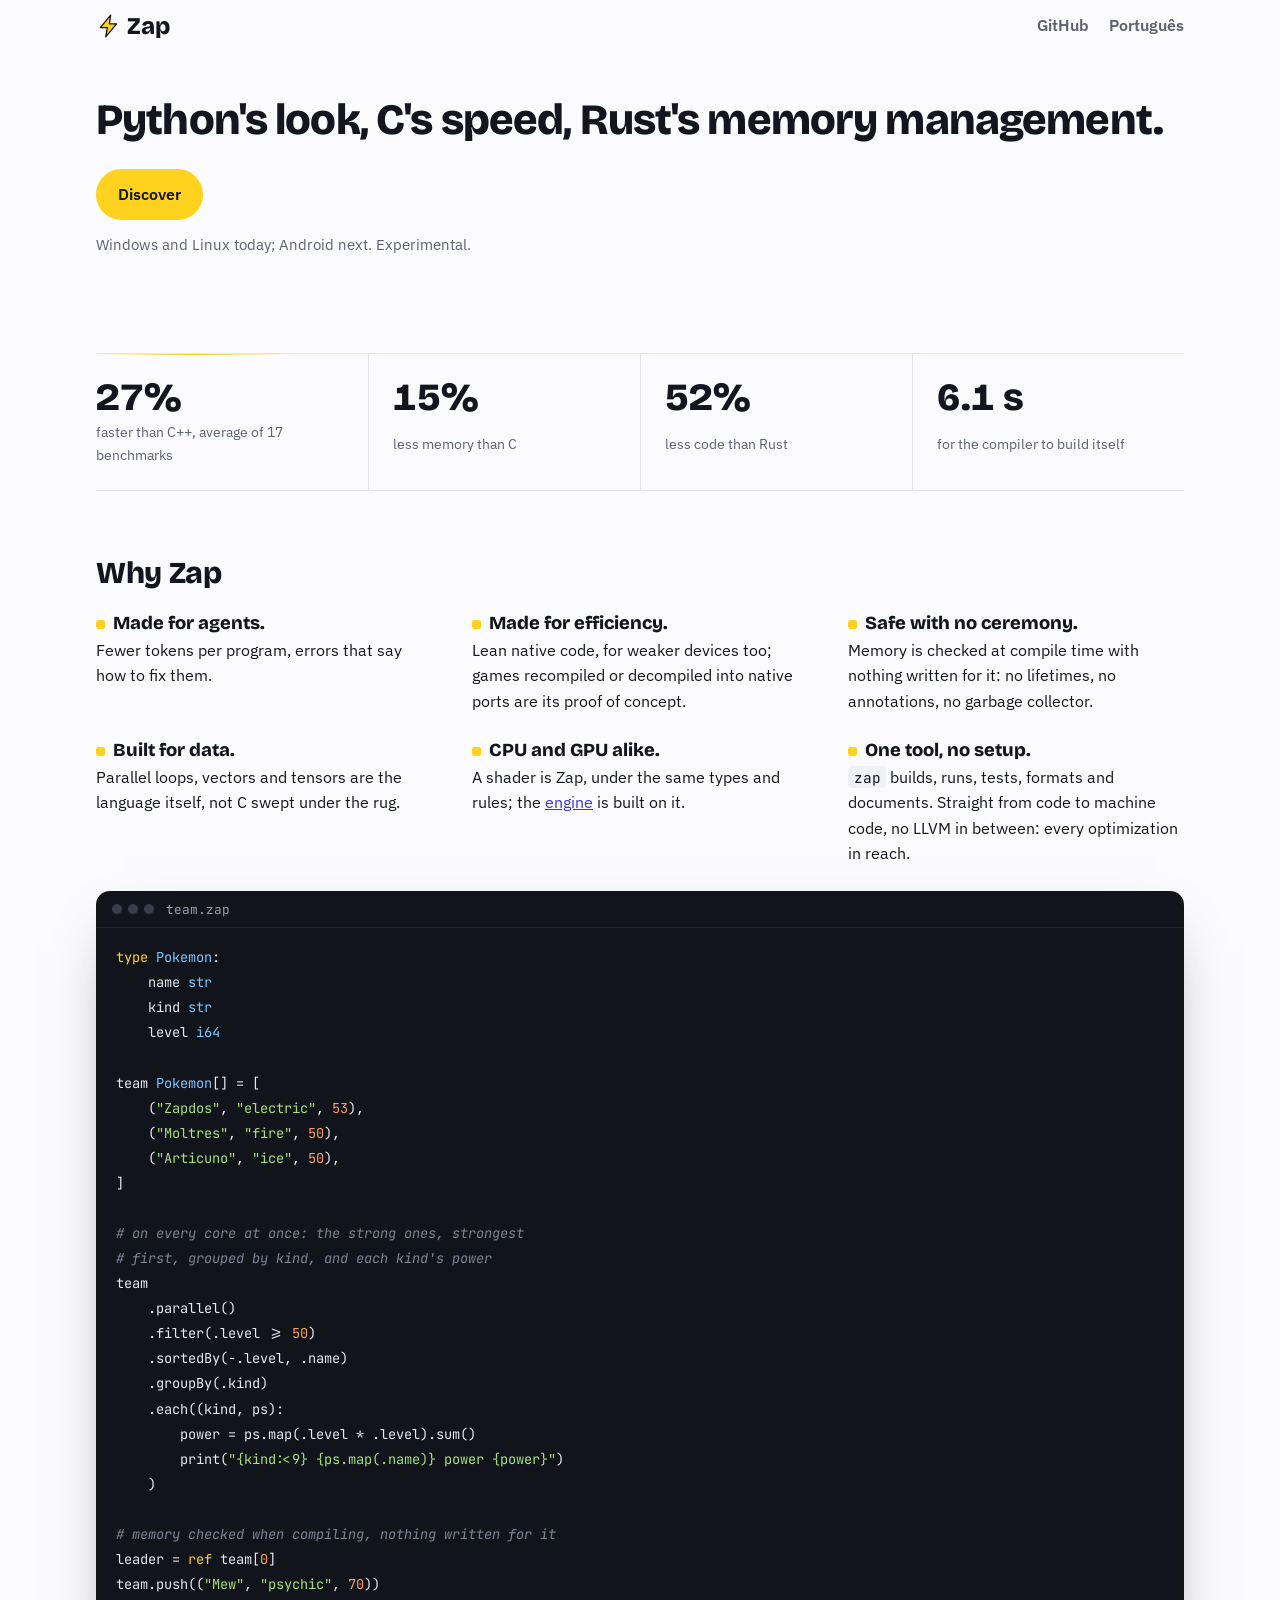
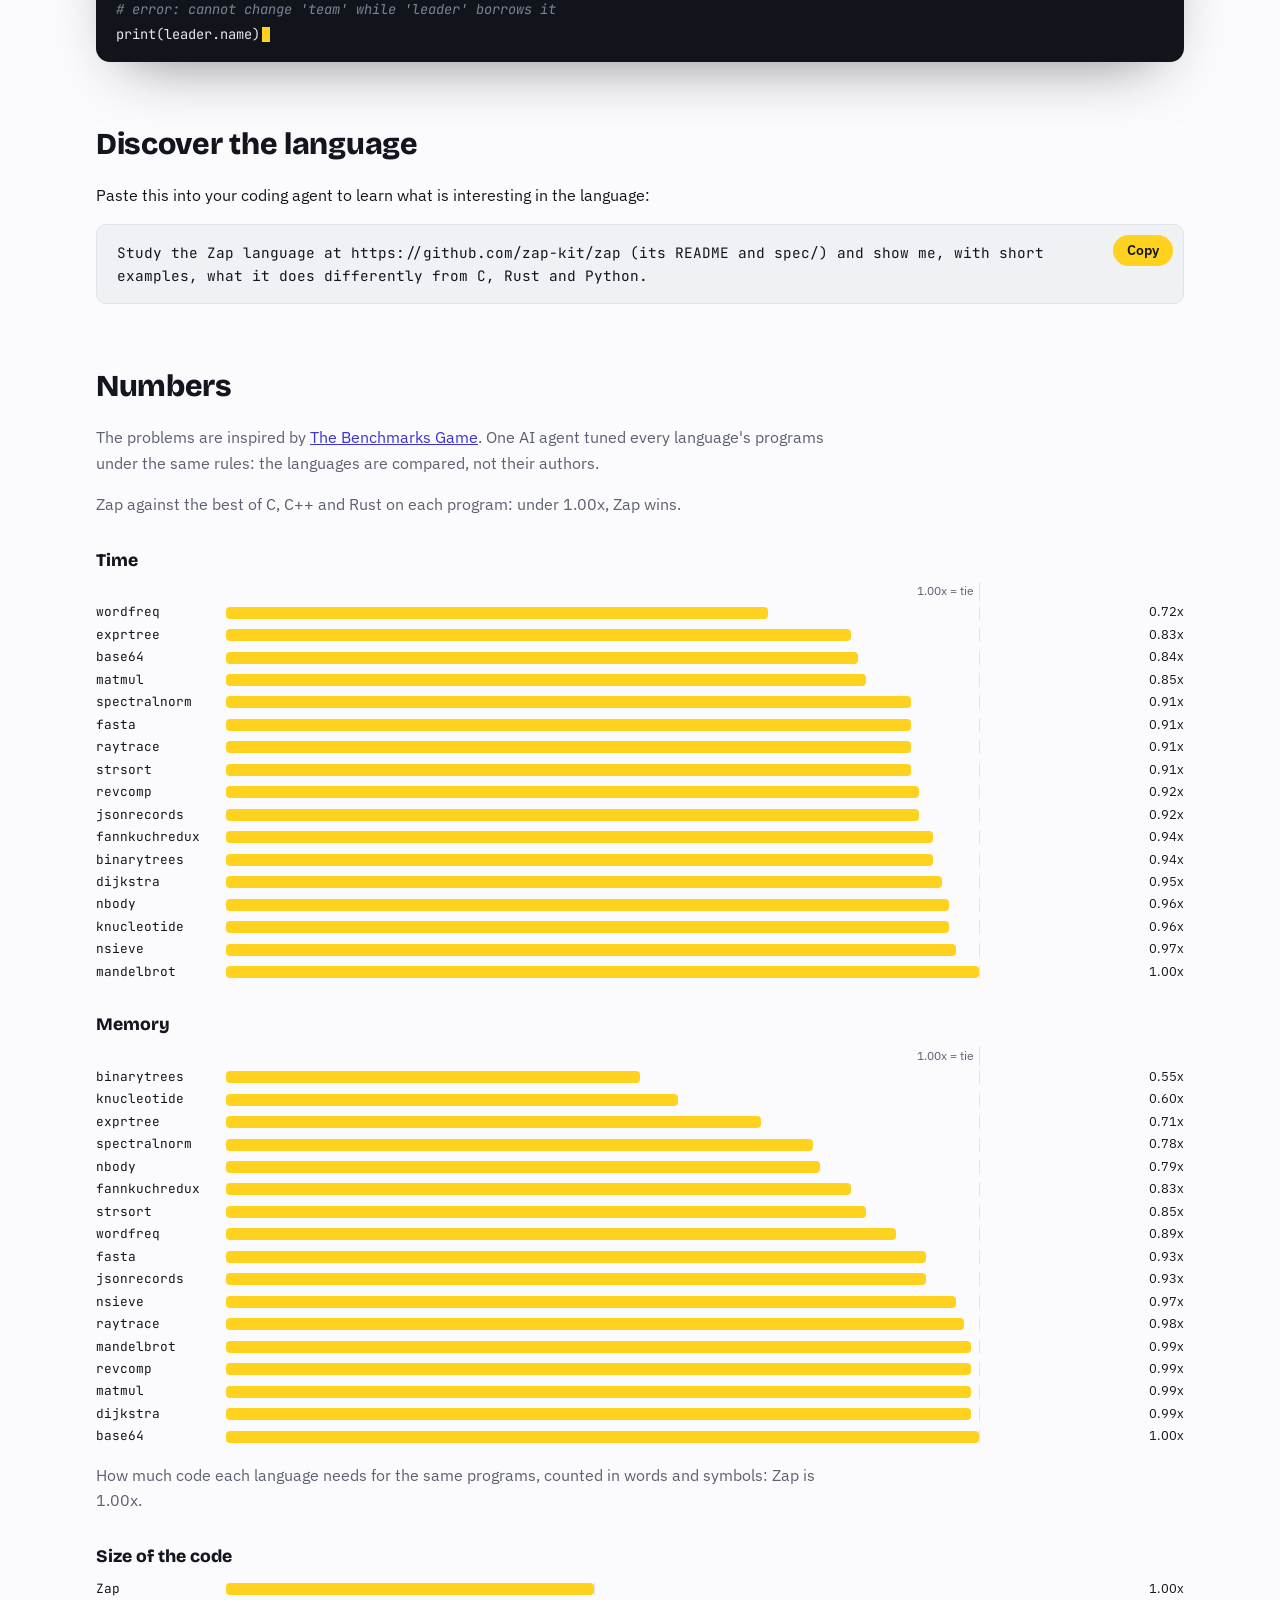
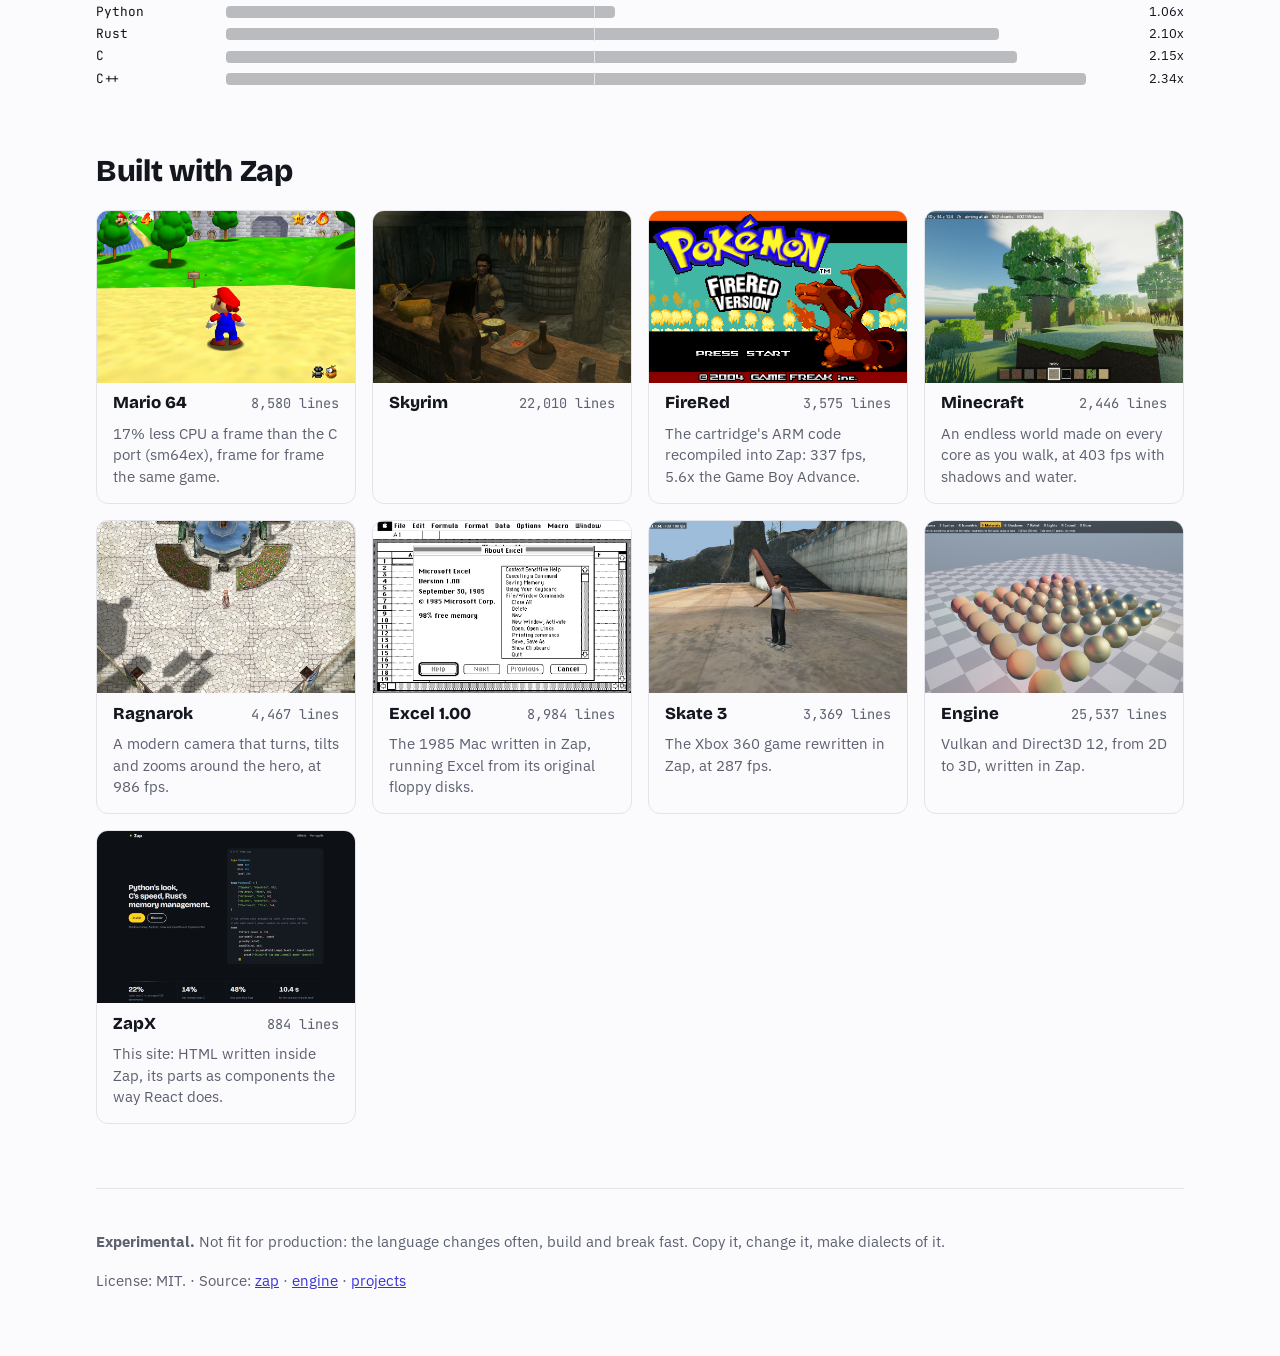
==== commit bb0d5f74: "the sample after why Zap, its comments in Portuguese; discover only; projects in order" ====
--- a/en/index.html
+++ b/en/index.html
@@ -1,4 +1,4 @@
-<!DOCTYPE html><html lang="en"><head><meta charset="utf-8"><meta name="viewport" content="width=device-width, initial-scale=1"><title>Zap</title><link rel="icon" href="../logo.svg" type="image/svg+xml"><meta name="description" content="Python's look, C's speed, Rust's memory management."><link rel="alternate" hreflang="pt" href="../pt/index.html"><link rel="preconnect" href="https://fonts.googleapis.com"><link rel="preconnect" href="https://fonts.gstatic.com" crossorigin=""><link rel="stylesheet" href="https://fonts.googleapis.com/css2?family=Bricolage+Grotesque:opsz,wght@12..96,500;12..96,800&amp;family=IBM+Plex+Sans:wght@400;600&amp;family=JetBrains+Mono:wght@400;600&amp;display=swap"><link rel="stylesheet" href="../style.css"></head><body><nav class="top"><div class="inner"><a class="mark" href="./"><img class="logo" src="../logo.svg" alt="">Zap</a><span class="navlinks"><a href="https://github.com/zap-kit/zap">GitHub</a><a href="../pt/index.html" hreflang="pt" lang="pt">Português</a></span></div></nav><div class="wrap"><header class="hero"><div class="pitch"><h1>Python's look, C's speed, Rust's memory management.</h1><p class="actions"><a class="btn primary" href="#install">Install</a></p><p class="note">Windows and Linux today; Android next. Experimental.</p></div><figure class="editor"><figcaption><span class="dots"><i></i><i></i><i></i></span>team.zap</figcaption><pre><code><span class="k">type</span> <span class="t">Pokemon</span>:
+<!DOCTYPE html><html lang="en"><head><meta charset="utf-8"><meta name="viewport" content="width=device-width, initial-scale=1"><title>Zap</title><link rel="icon" href="../logo.svg" type="image/svg+xml"><meta name="description" content="Python's look, C's speed, Rust's memory management."><link rel="alternate" hreflang="pt" href="../pt/index.html"><link rel="preconnect" href="https://fonts.googleapis.com"><link rel="preconnect" href="https://fonts.gstatic.com" crossorigin=""><link rel="stylesheet" href="https://fonts.googleapis.com/css2?family=Bricolage+Grotesque:opsz,wght@12..96,500;12..96,800&amp;family=IBM+Plex+Sans:wght@400;600&amp;family=JetBrains+Mono:wght@400;600&amp;display=swap"><link rel="stylesheet" href="../style.css"></head><body><nav class="top"><div class="inner"><a class="mark" href="./"><img class="logo" src="../logo.svg" alt="">Zap</a><span class="navlinks"><a href="https://github.com/zap-kit/zap">GitHub</a><a href="../pt/index.html" hreflang="pt" lang="pt">Português</a></span></div></nav><div class="wrap"><header class="hero"><div class="pitch"><h1>Python's look, C's speed, Rust's memory management.</h1><p class="actions"><a class="btn primary" href="#discover">Discover</a></p><p class="note">Windows and Linux today; Android next. Experimental.</p></div></header><section class="stats" aria-label="Numbers"><div class="stat"><b data-count="27%">27%</b><span>faster than C++, average of 17 benchmarks</span></div><div class="stat"><b data-count="15%">15%</b><span>less memory than C</span></div><div class="stat"><b data-count="52%">52%</b><span>less code than Rust</span></div><div class="stat"><b data-count="6.1 s">6.1 s</b><span>for the compiler to build itself</span></div></section><section class="reveal"><h2>Why Zap</h2><ul class="points"><li><strong>Made for agents.</strong> Fewer tokens per program, errors that say how to fix them.</li><li><strong>Made for efficiency.</strong> Lean native code, for weaker devices too; games recompiled or decompiled into native ports are its proof of concept.</li><li><strong>Safe with no ceremony.</strong> Memory is checked at compile time with nothing written for it: no lifetimes, no annotations, no garbage collector.</li><li><strong>Built for data.</strong> Parallel loops, vectors and tensors are the language itself, not C swept under the rug.</li><li><strong>CPU and GPU alike.</strong> A shader is Zap, under the same types and rules; the <a href="https://github.com/zap-kit/zap/tree/main/engine">engine</a> is built on it.</li><li><strong>One tool, no setup.</strong> <code>zap</code> builds, runs, tests, formats and documents. Straight from code to machine code, no LLVM in between: every optimization in reach.</li></ul><figure class="editor"><figcaption><span class="dots"><i></i><i></i><i></i></span>team.zap</figcaption><pre><code><span class="k">type</span> <span class="t">Pokemon</span>:
 	name <span class="t">str</span>
 	kind <span class="t">str</span>
 	level <span class="t">i64</span>
@@ -25,7 +25,7 @@
 leader = <span class="k">ref</span> team[<span class="n">0</span>]
 team.push((<span class="s">"Mew"</span>, <span class="s">"psychic"</span>, <span class="n">70</span>))
 <span class="c"># error: cannot change 'team' while 'leader' borrows it</span>
-print(leader.name)<span class="cursor" aria-hidden="true"></span></code></pre></figure></header><section class="stats" aria-label="Numbers"><div class="stat"><b data-count="25%">25%</b><span>faster than C++, average of 18 benchmarks</span></div><div class="stat"><b data-count="13%">13%</b><span>less memory than C</span></div><div class="stat"><b data-count="52%">52%</b><span>less code than Rust</span></div><div class="stat"><b data-count="6.1 s">6.1 s</b><span>for the compiler to build itself</span></div></section><section class="reveal"><h2>Why Zap</h2><ul class="points"><li><strong>Made for agents.</strong> Fewer tokens per program, errors that say how to fix them.</li><li><strong>Made for efficiency.</strong> Lean native code, for weaker devices too; games recompiled or decompiled into native ports are its proof of concept.</li><li><strong>Safe with no ceremony.</strong> Memory is checked at compile time with nothing written for it: no lifetimes, no annotations, no garbage collector.</li><li><strong>Built for data.</strong> Parallel loops, vectors and tensors are the language itself, not C swept under the rug.</li><li><strong>CPU and GPU alike.</strong> A shader is Zap, under the same types and rules; the <a href="https://github.com/zap-kit/zap/tree/main/engine">engine</a> is built on it.</li><li><strong>One tool, no setup.</strong> <code>zap</code> builds, runs, tests, formats and documents. Straight from code to machine code, no LLVM in between: every optimization in reach.</li></ul></section><section class="reveal" id="install"><h2>Install and discover</h2><p>Paste this into your coding agent (Claude Code, Codex, Cursor):</p><div class="copybox"><pre id="prompt">Install Zap from https://github.com/zap-kit/zap on this Windows PC: clone it, build it with the two lines of its README's Build section (in Git Bash), add its build folder to my PATH and run `zap test spec`.</pre><button type="button" data-copy="prompt" data-done="Copied">Copy</button></div><p>Paste this into your coding agent to learn what is interesting in the language:</p><div class="copybox"><pre id="discoverPrompt">Study the Zap language at https://github.com/zap-kit/zap (its README and spec/) and show me, with short examples, what it does differently from C, Rust and Python.</pre><button type="button" data-copy="discoverPrompt" data-done="Copied">Copy</button></div></section><section class="reveal"><h2>Numbers</h2><p class="intro">The problems are inspired by <a href="https://benchmarksgame-team.pages.debian.net/benchmarksgame/">The Benchmarks Game</a>. One AI agent tuned every language's programs under the same rules: the languages are compared, not their authors.</p><p class="intro">Zap against the best of C, C++ and Rust on each program: under 1.00x, Zap wins.</p><h3>Time</h3><div class="linechart"><ul class="chart" style="--tie: 83.3%" aria-label="Time"><li class="row axis" aria-hidden="true"><span></span><div class="track"><span class="tie">1.00x = tie</span></div><span></span></li><li class="row" tabindex="0"><span class="name">wordfreq</span><div class="track"><div class="bar" style="--w: 60.0%"></div></div><span class="value">0.72x</span><span class="tip-box" role="tooltip"><span class="tip-about">Counts how often each word appears in a big text.</span>C 0.58x · C++ 0.34x · Rust 0.72x · Python 0.07x</span></li><li class="row" tabindex="0"><span class="name">exprtree</span><div class="track"><div class="bar" style="--w: 69.2%"></div></div><span class="value">0.83x</span><span class="tip-box" role="tooltip"><span class="tip-about">Reads math expressions and works out their results.</span>C 0.70x · C++ 0.83x · Rust 0.80x · Python 0.04x</span></li><li class="row" tabindex="0"><span class="name">base64</span><div class="track"><div class="bar" style="--w: 70.0%"></div></div><span class="value">0.84x</span><span class="tip-box" role="tooltip"><span class="tip-about">Turns data into plain text and back, as email attachments do.</span>C 0.82x · C++ 0.76x · Rust 0.84x · Python 0.01x</span></li><li class="row" tabindex="0"><span class="name">matmul</span><div class="track"><div class="bar" style="--w: 70.8%"></div></div><span class="value">0.85x</span><span class="tip-box" role="tooltip"><span class="tip-about">Multiplies two big tables of numbers.</span>C 0.85x · C++ 0.84x · Rust 0.66x · Python 0.00x</span></li><li class="row" tabindex="0"><span class="name">spectralnorm</span><div class="track"><div class="bar" style="--w: 75.8%"></div></div><span class="value">0.91x</span><span class="tip-box" role="tooltip"><span class="tip-about">Multiplies a huge grid of numbers over and over.</span>C 0.70x · C++ 0.91x · Rust 0.70x · Python 0.00x</span></li><li class="row" tabindex="0"><span class="name">fasta</span><div class="track"><div class="bar" style="--w: 75.8%"></div></div><span class="value">0.91x</span><span class="tip-box" role="tooltip"><span class="tip-about">Writes millions of random DNA letters.</span>C 0.72x · C++ 0.91x · Rust 0.87x · Python 0.02x</span></li><li class="row" tabindex="0"><span class="name">raytrace</span><div class="track"><div class="bar" style="--w: 75.8%"></div></div><span class="value">0.91x</span><span class="tip-box" role="tooltip"><span class="tip-about">Draws a 3D scene of balls with light and shadows.</span>C 0.91x · C++ 0.89x · Rust 0.61x · Python 0.00x</span></li><li class="row" tabindex="0"><span class="name">strsort</span><div class="track"><div class="bar" style="--w: 75.8%"></div></div><span class="value">0.91x</span><span class="tip-box" role="tooltip"><span class="tip-about">Puts millions of words in alphabetical order.</span>C 0.91x · C++ 0.81x · Rust 0.87x · Python 0.05x</span></li><li class="row" tabindex="0"><span class="name">regexredux</span><div class="track"><div class="bar" style="--w: 75.8%"></div></div><span class="value">0.91x</span><span class="tip-box" role="tooltip"><span class="tip-about">Finds and replaces patterns in a long DNA text.</span>C 0.88x · C++ 0.82x · Rust 0.91x · Python 0.07x</span></li><li class="row" tabindex="0"><span class="name">revcomp</span><div class="track"><div class="bar" style="--w: 76.7%"></div></div><span class="value">0.92x</span><span class="tip-box" role="tooltip"><span class="tip-about">Reads DNA backwards and swaps each letter for its pair.</span>C 0.92x · C++ 0.43x · Rust 0.62x · Python 0.12x</span></li><li class="row" tabindex="0"><span class="name">jsonrecords</span><div class="track"><div class="bar" style="--w: 76.7%"></div></div><span class="value">0.92x</span><span class="tip-box" role="tooltip"><span class="tip-about">Saves a list of records as JSON text and reads it back.</span>C 0.60x · C++ 0.92x · Rust 0.50x · Python 0.09x</span></li><li class="row" tabindex="0"><span class="name">fannkuchredux</span><div class="track"><div class="bar" style="--w: 78.3%"></div></div><span class="value">0.94x</span><span class="tip-box" role="tooltip"><span class="tip-about">Shuffles a deck of cards every possible way and flips them.</span>C 0.91x · C++ 0.91x · Rust 0.94x · Python 0.01x</span></li><li class="row" tabindex="0"><span class="name">binarytrees</span><div class="track"><div class="bar" style="--w: 78.3%"></div></div><span class="value">0.94x</span><span class="tip-box" role="tooltip"><span class="tip-about">Builds and throws away millions of little trees of data.</span>C 0.11x · C++ 0.94x · Rust 0.77x · Python 0.04x</span></li><li class="row" tabindex="0"><span class="name">dijkstra</span><div class="track"><div class="bar" style="--w: 79.2%"></div></div><span class="value">0.95x</span><span class="tip-box" role="tooltip"><span class="tip-about">Finds the shortest way across a big map, as a GPS does.</span>C 0.71x · C++ 0.65x · Rust 0.95x · Python 0.02x</span></li><li class="row" tabindex="0"><span class="name">nbody</span><div class="track"><div class="bar" style="--w: 80.0%"></div></div><span class="value">0.96x</span><span class="tip-box" role="tooltip"><span class="tip-about">Moves the planets around the Sun, step by step.</span>C 0.96x · C++ 0.89x · Rust 0.85x · Python 0.00x</span></li><li class="row" tabindex="0"><span class="name">knucleotide</span><div class="track"><div class="bar" style="--w: 80.0%"></div></div><span class="value">0.96x</span><span class="tip-box" role="tooltip"><span class="tip-about">Counts the short pieces that repeat in a long DNA text.</span>C 0.70x · C++ 0.89x · Rust 0.96x · Python 0.06x</span></li><li class="row" tabindex="0"><span class="name">nsieve</span><div class="track"><div class="bar" style="--w: 80.8%"></div></div><span class="value">0.97x</span><span class="tip-box" role="tooltip"><span class="tip-about">Finds every prime number up to a few million.</span>C 0.95x · C++ 0.97x · Rust 0.83x · Python 0.01x</span></li><li class="row" tabindex="0"><span class="name">mandelbrot</span><div class="track"><div class="bar" style="--w: 83.3%"></div></div><span class="value">1.00x</span><span class="tip-box" role="tooltip"><span class="tip-about">Draws a famous fractal picture, pixel by pixel.</span>C 0.63x · C++ 0.98x · Rust 1.00x · Python 0.00x</span></li></ul></div><h3>Memory</h3><div class="linechart"><ul class="chart" style="--tie: 83.3%" aria-label="Memory"><li class="row axis" aria-hidden="true"><span></span><div class="track"><span class="tie">1.00x = tie</span></div><span></span></li><li class="row" tabindex="0"><span class="name">binarytrees</span><div class="track"><div class="bar" style="--w: 45.8%"></div></div><span class="value">0.55x</span><span class="tip-box" role="tooltip"><span class="tip-about">Builds and throws away millions of little trees of data.</span>C 0.55x · C++ 0.43x · Rust 0.50x · Python 0.52x</span></li><li class="row" tabindex="0"><span class="name">knucleotide</span><div class="track"><div class="bar" style="--w: 50.0%"></div></div><span class="value">0.60x</span><span class="tip-box" role="tooltip"><span class="tip-about">Counts the short pieces that repeat in a long DNA text.</span>C 0.60x · C++ 0.53x · Rust 0.46x · Python 0.31x</span></li><li class="row" tabindex="0"><span class="name">exprtree</span><div class="track"><div class="bar" style="--w: 59.2%"></div></div><span class="value">0.71x</span><span class="tip-box" role="tooltip"><span class="tip-about">Reads math expressions and works out their results.</span>C 0.68x · C++ 0.71x · Rust 0.67x · Python 0.08x</span></li><li class="row" tabindex="0"><span class="name">spectralnorm</span><div class="track"><div class="bar" style="--w: 65.0%"></div></div><span class="value">0.78x</span><span class="tip-box" role="tooltip"><span class="tip-about">Multiplies a huge grid of numbers over and over.</span>C 0.77x · C++ 0.78x · Rust 0.67x · Python 0.18x</span></li><li class="row" tabindex="0"><span class="name">nbody</span><div class="track"><div class="bar" style="--w: 65.8%"></div></div><span class="value">0.79x</span><span class="tip-box" role="tooltip"><span class="tip-about">Moves the planets around the Sun, step by step.</span>C 0.78x · C++ 0.79x · Rust 0.68x · Python 0.30x</span></li><li class="row" tabindex="0"><span class="name">fannkuchredux</span><div class="track"><div class="bar" style="--w: 69.2%"></div></div><span class="value">0.83x</span><span class="tip-box" role="tooltip"><span class="tip-about">Shuffles a deck of cards every possible way and flips them.</span>C 0.83x · C++ 0.76x · Rust 0.68x · Python 0.19x</span></li><li class="row" tabindex="0"><span class="name">strsort</span><div class="track"><div class="bar" style="--w: 70.8%"></div></div><span class="value">0.85x</span><span class="tip-box" role="tooltip"><span class="tip-about">Puts millions of words in alphabetical order.</span>C 0.85x · C++ 0.37x · Rust 0.43x · Python 0.34x</span></li><li class="row" tabindex="0"><span class="name">wordfreq</span><div class="track"><div class="bar" style="--w: 74.2%"></div></div><span class="value">0.89x</span><span class="tip-box" role="tooltip"><span class="tip-about">Counts how often each word appears in a big text.</span>C 0.89x · C++ 0.64x · Rust 0.63x · Python 0.11x</span></li><li class="row" tabindex="0"><span class="name">fasta</span><div class="track"><div class="bar" style="--w: 77.5%"></div></div><span class="value">0.93x</span><span class="tip-box" role="tooltip"><span class="tip-about">Writes millions of random DNA letters.</span>C 0.93x · C++ 0.62x · Rust 0.76x · Python 0.21x</span></li><li class="row" tabindex="0"><span class="name">jsonrecords</span><div class="track"><div class="bar" style="--w: 77.5%"></div></div><span class="value">0.93x</span><span class="tip-box" role="tooltip"><span class="tip-about">Saves a list of records as JSON text and reads it back.</span>C 0.93x · C++ 0.81x · Rust 0.73x · Python 0.32x</span></li><li class="row" tabindex="0"><span class="name">nsieve</span><div class="track"><div class="bar" style="--w: 80.8%"></div></div><span class="value">0.97x</span><span class="tip-box" role="tooltip"><span class="tip-about">Finds every prime number up to a few million.</span>C 0.97x · C++ 0.97x · Rust 0.93x · Python 0.63x</span></li><li class="row" tabindex="0"><span class="name">raytrace</span><div class="track"><div class="bar" style="--w: 81.7%"></div></div><span class="value">0.98x</span><span class="tip-box" role="tooltip"><span class="tip-about">Draws a 3D scene of balls with light and shadows.</span>C 0.98x · C++ 0.97x · Rust 0.87x · Python 0.39x</span></li><li class="row" tabindex="0"><span class="name">mandelbrot</span><div class="track"><div class="bar" style="--w: 82.5%"></div></div><span class="value">0.99x</span><span class="tip-box" role="tooltip"><span class="tip-about">Draws a famous fractal picture, pixel by pixel.</span>C 0.99x · C++ 0.97x · Rust 0.98x · Python 1.79x</span></li><li class="row" tabindex="0"><span class="name">revcomp</span><div class="track"><div class="bar" style="--w: 82.5%"></div></div><span class="value">0.99x</span><span class="tip-box" role="tooltip"><span class="tip-about">Reads DNA backwards and swaps each letter for its pair.</span>C 0.99x · C++ 0.98x · Rust 0.98x · Python 0.36x</span></li><li class="row" tabindex="0"><span class="name">matmul</span><div class="track"><div class="bar" style="--w: 82.5%"></div></div><span class="value">0.99x</span><span class="tip-box" role="tooltip"><span class="tip-about">Multiplies two big tables of numbers.</span>C 0.99x · C++ 0.98x · Rust 0.97x · Python 0.20x</span></li><li class="row" tabindex="0"><span class="name">dijkstra</span><div class="track"><div class="bar" style="--w: 82.5%"></div></div><span class="value">0.99x</span><span class="tip-box" role="tooltip"><span class="tip-about">Finds the shortest way across a big map, as a GPS does.</span>C 0.99x · C++ 0.99x · Rust 0.99x · Python 0.11x</span></li><li class="row" tabindex="0"><span class="name">base64</span><div class="track"><div class="bar" style="--w: 83.3%"></div></div><span class="value">1.00x</span><span class="tip-box" role="tooltip"><span class="tip-about">Turns data into plain text and back, as email attachments do.</span>C 1.00x · C++ 1.00x · Rust 1.00x · Python 0.16x</span></li><li class="row loss" tabindex="0"><span class="name">regexredux</span><div class="track"><div class="bar" style="--w: 85.0%"></div></div><span class="value">1.02x slower</span><span class="tip-box" role="tooltip"><span class="tip-about">Finds and replaces patterns in a long DNA text.</span>C 1.02x · C++ 0.82x · Rust 1.02x · Python 0.79x</span></li></ul></div><p class="intro">How much code each language needs for the same programs, counted in words and symbols: Zap is 1.00x.</p><h3>Size of the code</h3><div class="linechart"><ul class="chart" style="--tie: 39.7%" aria-label="Size of the code"><li class="row" tabindex="0"><span class="name">Zap</span><div class="track"><div class="bar" style="--w: 39.7%"></div></div><span class="value">1.00x</span></li><li class="row" tabindex="0"><span class="name">Python</span><div class="track"><div class="bar muted" style="--w: 42.5%"></div></div><span class="value">1.07x</span></li><li class="row" tabindex="0"><span class="name">Rust</span><div class="track"><div class="bar muted" style="--w: 82.5%"></div></div><span class="value">2.08x</span></li><li class="row" tabindex="0"><span class="name">C</span><div class="track"><div class="bar muted" style="--w: 88.1%"></div></div><span class="value">2.22x</span></li><li class="row" tabindex="0"><span class="name">C++</span><div class="track"><div class="bar muted" style="--w: 95.2%"></div></div><span class="value">2.40x</span></li></ul></div></section><section class="reveal"><h2>Built with Zap</h2><ul class="built"><li><img src="../thumbs/engine.jpg" alt="" loading="lazy"><div class="built-name"><a href="https://github.com/zap-kit/zap/tree/main/engine">Engine</a><span>25,537 lines</span></div><p>Vulkan and Direct3D 12, from 2D to 3D, written in Zap.</p></li><li><img src="../thumbs/mario.jpg" alt="" loading="lazy"><div class="built-name"><a href="https://github.com/zap-kit/zap/tree/main/projects/mario">Mario 64</a><span>8,580 lines</span></div><p>17% less CPU a frame than the C port (sm64ex), frame for frame the same game.</p></li><li><img src="../thumbs/ragnarok.jpg" alt="" loading="lazy"><div class="built-name"><a href="https://github.com/zap-kit/zap/tree/main/projects/ragnarok">Ragnarok</a><span>4,467 lines</span></div><p>A modern camera that turns, tilts and zooms around the hero, at 986 fps.</p></li><li><img src="../thumbs/minecraft.jpg" alt="" loading="lazy"><div class="built-name"><a href="https://github.com/zap-kit/zap/tree/main/projects/minecraft">Minecraft</a><span>2,446 lines</span></div><p>An endless world made on every core as you walk, at 403 fps with shadows and water.</p></li><li><img src="../thumbs/firered.jpg" alt="" loading="lazy"><div class="built-name"><a href="https://github.com/zap-kit/zap/tree/main/projects/firered">FireRed</a><span>3,575 lines</span></div><p>The cartridge's ARM code recompiled into Zap: 337 fps, 5.6x the Game Boy Advance.</p></li><li><img src="../thumbs/excel1.jpg" alt="" loading="lazy"><div class="built-name"><a href="https://github.com/zap-kit/zap/tree/main/projects/excel1">Excel 1.00</a><span>8,984 lines</span></div><p>The 1985 Mac written in Zap, running Excel from its original floppy disks.</p></li><li><img src="../thumbs/skate3.jpg" alt="" loading="lazy"><div class="built-name"><a href="https://github.com/zap-kit/zap/tree/main/projects/skate3">Skate 3</a><span>3,369 lines</span></div><p>The Xbox 360 game rewritten in Zap, at 287 fps.</p></li><li><img src="../thumbs/skyrim.jpg" alt="" loading="lazy"><div class="built-name"><a href="https://github.com/zap-kit/zap/tree/main/projects/skyrim">Skyrim</a><span>22,010 lines</span></div></li><li><img src="../thumbs/zapx.jpg" alt="" loading="lazy"><div class="built-name"><a href="https://github.com/zap-kit/zap/tree/main/projects/site">ZapX</a><span>884 lines</span></div><p>This site: HTML written inside Zap, its parts as components the way React does.</p></li></ul></section><footer><p><strong>Experimental.</strong> Not fit for production: the language changes often, build and break fast. Copy it, change it, make dialects of it.</p><p>License: MIT. · Source: <a href="https://github.com/zap-kit/zap">zap</a> · <a href="https://github.com/zap-kit/zap/tree/main/engine">engine</a> · <a href="https://github.com/zap-kit/zap/tree/main/projects">projects</a></p></footer></div><script>(function () {
+print(leader.name)<span class="cursor" aria-hidden="true"></span></code></pre></figure></section><section class="reveal" id="discover"><h2>Discover the language</h2><p>Paste this into your coding agent to learn what is interesting in the language:</p><div class="copybox"><pre id="discoverPrompt">Study the Zap language at https://github.com/zap-kit/zap (its README and spec/) and show me, with short examples, what it does differently from C, Rust and Python.</pre><button type="button" data-copy="discoverPrompt" data-done="Copied">Copy</button></div></section><section class="reveal"><h2>Numbers</h2><p class="intro">The problems are inspired by <a href="https://benchmarksgame-team.pages.debian.net/benchmarksgame/">The Benchmarks Game</a>. One AI agent tuned every language's programs under the same rules: the languages are compared, not their authors.</p><p class="intro">Zap against the best of C, C++ and Rust on each program: under 1.00x, Zap wins.</p><h3>Time</h3><div class="linechart"><ul class="chart" style="--tie: 83.3%" aria-label="Time"><li class="row axis" aria-hidden="true"><span></span><div class="track"><span class="tie">1.00x = tie</span></div><span></span></li><li class="row" tabindex="0"><span class="name">wordfreq</span><div class="track"><div class="bar" style="--w: 60.0%"></div></div><span class="value">0.72x</span><span class="tip-box" role="tooltip"><span class="tip-about">Counts how often each word appears in a big text.</span>C 0.58x · C++ 0.34x · Rust 0.72x · Python 0.07x</span></li><li class="row" tabindex="0"><span class="name">exprtree</span><div class="track"><div class="bar" style="--w: 69.2%"></div></div><span class="value">0.83x</span><span class="tip-box" role="tooltip"><span class="tip-about">Reads math expressions and works out their results.</span>C 0.70x · C++ 0.83x · Rust 0.80x · Python 0.04x</span></li><li class="row" tabindex="0"><span class="name">base64</span><div class="track"><div class="bar" style="--w: 70.0%"></div></div><span class="value">0.84x</span><span class="tip-box" role="tooltip"><span class="tip-about">Turns data into plain text and back, as email attachments do.</span>C 0.82x · C++ 0.76x · Rust 0.84x · Python 0.01x</span></li><li class="row" tabindex="0"><span class="name">matmul</span><div class="track"><div class="bar" style="--w: 70.8%"></div></div><span class="value">0.85x</span><span class="tip-box" role="tooltip"><span class="tip-about">Multiplies two big tables of numbers.</span>C 0.85x · C++ 0.84x · Rust 0.66x · Python 0.00x</span></li><li class="row" tabindex="0"><span class="name">spectralnorm</span><div class="track"><div class="bar" style="--w: 75.8%"></div></div><span class="value">0.91x</span><span class="tip-box" role="tooltip"><span class="tip-about">Multiplies a huge grid of numbers over and over.</span>C 0.70x · C++ 0.91x · Rust 0.70x · Python 0.00x</span></li><li class="row" tabindex="0"><span class="name">fasta</span><div class="track"><div class="bar" style="--w: 75.8%"></div></div><span class="value">0.91x</span><span class="tip-box" role="tooltip"><span class="tip-about">Writes millions of random DNA letters.</span>C 0.72x · C++ 0.91x · Rust 0.87x · Python 0.02x</span></li><li class="row" tabindex="0"><span class="name">raytrace</span><div class="track"><div class="bar" style="--w: 75.8%"></div></div><span class="value">0.91x</span><span class="tip-box" role="tooltip"><span class="tip-about">Draws a 3D scene of balls with light and shadows.</span>C 0.91x · C++ 0.89x · Rust 0.61x · Python 0.00x</span></li><li class="row" tabindex="0"><span class="name">strsort</span><div class="track"><div class="bar" style="--w: 75.8%"></div></div><span class="value">0.91x</span><span class="tip-box" role="tooltip"><span class="tip-about">Puts millions of words in alphabetical order.</span>C 0.91x · C++ 0.81x · Rust 0.87x · Python 0.05x</span></li><li class="row" tabindex="0"><span class="name">revcomp</span><div class="track"><div class="bar" style="--w: 76.7%"></div></div><span class="value">0.92x</span><span class="tip-box" role="tooltip"><span class="tip-about">Reads DNA backwards and swaps each letter for its pair.</span>C 0.92x · C++ 0.43x · Rust 0.62x · Python 0.12x</span></li><li class="row" tabindex="0"><span class="name">jsonrecords</span><div class="track"><div class="bar" style="--w: 76.7%"></div></div><span class="value">0.92x</span><span class="tip-box" role="tooltip"><span class="tip-about">Saves a list of records as JSON text and reads it back.</span>C 0.60x · C++ 0.92x · Rust 0.50x · Python 0.09x</span></li><li class="row" tabindex="0"><span class="name">fannkuchredux</span><div class="track"><div class="bar" style="--w: 78.3%"></div></div><span class="value">0.94x</span><span class="tip-box" role="tooltip"><span class="tip-about">Shuffles a deck of cards every possible way and flips them.</span>C 0.91x · C++ 0.91x · Rust 0.94x · Python 0.01x</span></li><li class="row" tabindex="0"><span class="name">binarytrees</span><div class="track"><div class="bar" style="--w: 78.3%"></div></div><span class="value">0.94x</span><span class="tip-box" role="tooltip"><span class="tip-about">Builds and throws away millions of little trees of data.</span>C 0.11x · C++ 0.94x · Rust 0.77x · Python 0.04x</span></li><li class="row" tabindex="0"><span class="name">dijkstra</span><div class="track"><div class="bar" style="--w: 79.2%"></div></div><span class="value">0.95x</span><span class="tip-box" role="tooltip"><span class="tip-about">Finds the shortest way across a big map, as a GPS does.</span>C 0.71x · C++ 0.65x · Rust 0.95x · Python 0.02x</span></li><li class="row" tabindex="0"><span class="name">nbody</span><div class="track"><div class="bar" style="--w: 80.0%"></div></div><span class="value">0.96x</span><span class="tip-box" role="tooltip"><span class="tip-about">Moves the planets around the Sun, step by step.</span>C 0.96x · C++ 0.89x · Rust 0.85x · Python 0.00x</span></li><li class="row" tabindex="0"><span class="name">knucleotide</span><div class="track"><div class="bar" style="--w: 80.0%"></div></div><span class="value">0.96x</span><span class="tip-box" role="tooltip"><span class="tip-about">Counts the short pieces that repeat in a long DNA text.</span>C 0.70x · C++ 0.89x · Rust 0.96x · Python 0.06x</span></li><li class="row" tabindex="0"><span class="name">nsieve</span><div class="track"><div class="bar" style="--w: 80.8%"></div></div><span class="value">0.97x</span><span class="tip-box" role="tooltip"><span class="tip-about">Finds every prime number up to a few million.</span>C 0.95x · C++ 0.97x · Rust 0.83x · Python 0.01x</span></li><li class="row" tabindex="0"><span class="name">mandelbrot</span><div class="track"><div class="bar" style="--w: 83.3%"></div></div><span class="value">1.00x</span><span class="tip-box" role="tooltip"><span class="tip-about">Draws a famous fractal picture, pixel by pixel.</span>C 0.63x · C++ 0.98x · Rust 1.00x · Python 0.00x</span></li></ul></div><h3>Memory</h3><div class="linechart"><ul class="chart" style="--tie: 83.3%" aria-label="Memory"><li class="row axis" aria-hidden="true"><span></span><div class="track"><span class="tie">1.00x = tie</span></div><span></span></li><li class="row" tabindex="0"><span class="name">binarytrees</span><div class="track"><div class="bar" style="--w: 45.8%"></div></div><span class="value">0.55x</span><span class="tip-box" role="tooltip"><span class="tip-about">Builds and throws away millions of little trees of data.</span>C 0.55x · C++ 0.43x · Rust 0.50x · Python 0.52x</span></li><li class="row" tabindex="0"><span class="name">knucleotide</span><div class="track"><div class="bar" style="--w: 50.0%"></div></div><span class="value">0.60x</span><span class="tip-box" role="tooltip"><span class="tip-about">Counts the short pieces that repeat in a long DNA text.</span>C 0.60x · C++ 0.53x · Rust 0.46x · Python 0.31x</span></li><li class="row" tabindex="0"><span class="name">exprtree</span><div class="track"><div class="bar" style="--w: 59.2%"></div></div><span class="value">0.71x</span><span class="tip-box" role="tooltip"><span class="tip-about">Reads math expressions and works out their results.</span>C 0.68x · C++ 0.71x · Rust 0.67x · Python 0.08x</span></li><li class="row" tabindex="0"><span class="name">spectralnorm</span><div class="track"><div class="bar" style="--w: 65.0%"></div></div><span class="value">0.78x</span><span class="tip-box" role="tooltip"><span class="tip-about">Multiplies a huge grid of numbers over and over.</span>C 0.77x · C++ 0.78x · Rust 0.67x · Python 0.18x</span></li><li class="row" tabindex="0"><span class="name">nbody</span><div class="track"><div class="bar" style="--w: 65.8%"></div></div><span class="value">0.79x</span><span class="tip-box" role="tooltip"><span class="tip-about">Moves the planets around the Sun, step by step.</span>C 0.78x · C++ 0.79x · Rust 0.68x · Python 0.30x</span></li><li class="row" tabindex="0"><span class="name">fannkuchredux</span><div class="track"><div class="bar" style="--w: 69.2%"></div></div><span class="value">0.83x</span><span class="tip-box" role="tooltip"><span class="tip-about">Shuffles a deck of cards every possible way and flips them.</span>C 0.83x · C++ 0.76x · Rust 0.68x · Python 0.19x</span></li><li class="row" tabindex="0"><span class="name">strsort</span><div class="track"><div class="bar" style="--w: 70.8%"></div></div><span class="value">0.85x</span><span class="tip-box" role="tooltip"><span class="tip-about">Puts millions of words in alphabetical order.</span>C 0.85x · C++ 0.37x · Rust 0.43x · Python 0.34x</span></li><li class="row" tabindex="0"><span class="name">wordfreq</span><div class="track"><div class="bar" style="--w: 74.2%"></div></div><span class="value">0.89x</span><span class="tip-box" role="tooltip"><span class="tip-about">Counts how often each word appears in a big text.</span>C 0.89x · C++ 0.64x · Rust 0.63x · Python 0.11x</span></li><li class="row" tabindex="0"><span class="name">fasta</span><div class="track"><div class="bar" style="--w: 77.5%"></div></div><span class="value">0.93x</span><span class="tip-box" role="tooltip"><span class="tip-about">Writes millions of random DNA letters.</span>C 0.93x · C++ 0.62x · Rust 0.76x · Python 0.21x</span></li><li class="row" tabindex="0"><span class="name">jsonrecords</span><div class="track"><div class="bar" style="--w: 77.5%"></div></div><span class="value">0.93x</span><span class="tip-box" role="tooltip"><span class="tip-about">Saves a list of records as JSON text and reads it back.</span>C 0.93x · C++ 0.81x · Rust 0.73x · Python 0.32x</span></li><li class="row" tabindex="0"><span class="name">nsieve</span><div class="track"><div class="bar" style="--w: 80.8%"></div></div><span class="value">0.97x</span><span class="tip-box" role="tooltip"><span class="tip-about">Finds every prime number up to a few million.</span>C 0.97x · C++ 0.97x · Rust 0.93x · Python 0.63x</span></li><li class="row" tabindex="0"><span class="name">raytrace</span><div class="track"><div class="bar" style="--w: 81.7%"></div></div><span class="value">0.98x</span><span class="tip-box" role="tooltip"><span class="tip-about">Draws a 3D scene of balls with light and shadows.</span>C 0.98x · C++ 0.97x · Rust 0.87x · Python 0.39x</span></li><li class="row" tabindex="0"><span class="name">mandelbrot</span><div class="track"><div class="bar" style="--w: 82.5%"></div></div><span class="value">0.99x</span><span class="tip-box" role="tooltip"><span class="tip-about">Draws a famous fractal picture, pixel by pixel.</span>C 0.99x · C++ 0.97x · Rust 0.98x · Python 1.79x</span></li><li class="row" tabindex="0"><span class="name">revcomp</span><div class="track"><div class="bar" style="--w: 82.5%"></div></div><span class="value">0.99x</span><span class="tip-box" role="tooltip"><span class="tip-about">Reads DNA backwards and swaps each letter for its pair.</span>C 0.99x · C++ 0.98x · Rust 0.98x · Python 0.36x</span></li><li class="row" tabindex="0"><span class="name">matmul</span><div class="track"><div class="bar" style="--w: 82.5%"></div></div><span class="value">0.99x</span><span class="tip-box" role="tooltip"><span class="tip-about">Multiplies two big tables of numbers.</span>C 0.99x · C++ 0.98x · Rust 0.97x · Python 0.20x</span></li><li class="row" tabindex="0"><span class="name">dijkstra</span><div class="track"><div class="bar" style="--w: 82.5%"></div></div><span class="value">0.99x</span><span class="tip-box" role="tooltip"><span class="tip-about">Finds the shortest way across a big map, as a GPS does.</span>C 0.99x · C++ 0.99x · Rust 0.99x · Python 0.11x</span></li><li class="row" tabindex="0"><span class="name">base64</span><div class="track"><div class="bar" style="--w: 83.3%"></div></div><span class="value">1.00x</span><span class="tip-box" role="tooltip"><span class="tip-about">Turns data into plain text and back, as email attachments do.</span>C 1.00x · C++ 1.00x · Rust 1.00x · Python 0.16x</span></li></ul></div><p class="intro">How much code each language needs for the same programs, counted in words and symbols: Zap is 1.00x.</p><h3>Size of the code</h3><div class="linechart"><ul class="chart" style="--tie: 40.7%" aria-label="Size of the code"><li class="row" tabindex="0"><span class="name">Zap</span><div class="track"><div class="bar" style="--w: 40.7%"></div></div><span class="value">1.00x</span></li><li class="row" tabindex="0"><span class="name">Python</span><div class="track"><div class="bar muted" style="--w: 43.1%"></div></div><span class="value">1.06x</span></li><li class="row" tabindex="0"><span class="name">Rust</span><div class="track"><div class="bar muted" style="--w: 85.5%"></div></div><span class="value">2.10x</span></li><li class="row" tabindex="0"><span class="name">C</span><div class="track"><div class="bar muted" style="--w: 87.5%"></div></div><span class="value">2.15x</span></li><li class="row" tabindex="0"><span class="name">C++</span><div class="track"><div class="bar muted" style="--w: 95.2%"></div></div><span class="value">2.34x</span></li></ul></div></section><section class="reveal"><h2>Built with Zap</h2><ul class="built"><li><img src="../thumbs/mario.jpg" alt="" loading="lazy"><div class="built-name"><a href="https://github.com/zap-kit/zap/tree/main/projects/mario">Mario 64</a><span>8,580 lines</span></div><p>17% less CPU a frame than the C port (sm64ex), frame for frame the same game.</p></li><li><img src="../thumbs/skyrim.jpg" alt="" loading="lazy"><div class="built-name"><a href="https://github.com/zap-kit/zap/tree/main/projects/skyrim">Skyrim</a><span>22,010 lines</span></div></li><li><img src="../thumbs/firered.jpg" alt="" loading="lazy"><div class="built-name"><a href="https://github.com/zap-kit/zap/tree/main/projects/firered">FireRed</a><span>3,575 lines</span></div><p>The cartridge's ARM code recompiled into Zap: 337 fps, 5.6x the Game Boy Advance.</p></li><li><img src="../thumbs/minecraft.jpg" alt="" loading="lazy"><div class="built-name"><a href="https://github.com/zap-kit/zap/tree/main/projects/minecraft">Minecraft</a><span>2,446 lines</span></div><p>An endless world made on every core as you walk, at 403 fps with shadows and water.</p></li><li><img src="../thumbs/ragnarok.jpg" alt="" loading="lazy"><div class="built-name"><a href="https://github.com/zap-kit/zap/tree/main/projects/ragnarok">Ragnarok</a><span>4,467 lines</span></div><p>A modern camera that turns, tilts and zooms around the hero, at 986 fps.</p></li><li><img src="../thumbs/excel1.jpg" alt="" loading="lazy"><div class="built-name"><a href="https://github.com/zap-kit/zap/tree/main/projects/excel1">Excel 1.00</a><span>8,984 lines</span></div><p>The 1985 Mac written in Zap, running Excel from its original floppy disks.</p></li><li><img src="../thumbs/skate3.jpg" alt="" loading="lazy"><div class="built-name"><a href="https://github.com/zap-kit/zap/tree/main/projects/skate3">Skate 3</a><span>3,369 lines</span></div><p>The Xbox 360 game rewritten in Zap, at 287 fps.</p></li><li><img src="../thumbs/engine.jpg" alt="" loading="lazy"><div class="built-name"><a href="https://github.com/zap-kit/zap/tree/main/engine">Engine</a><span>25,537 lines</span></div><p>Vulkan and Direct3D 12, from 2D to 3D, written in Zap.</p></li><li><img src="../thumbs/zapx.jpg" alt="" loading="lazy"><div class="built-name"><a href="https://github.com/zap-kit/zap/tree/main/projects/site">ZapX</a><span>884 lines</span></div><p>This site: HTML written inside Zap, its parts as components the way React does.</p></li></ul></section><footer><p><strong>Experimental.</strong> Not fit for production: the language changes often, build and break fast. Copy it, change it, make dialects of it.</p><p>License: MIT. · Source: <a href="https://github.com/zap-kit/zap">zap</a> · <a href="https://github.com/zap-kit/zap/tree/main/engine">engine</a> · <a href="https://github.com/zap-kit/zap/tree/main/projects">projects</a></p></footer></div><script>(function () {
 var bar = document.querySelector(".top");
 function scrolled() { bar.classList.toggle("scrolled", window.scrollY > 4); }
 addEventListener("scroll", scrolled, { passive: true });
--- a/style.css
+++ b/style.css
@@ -74,7 +74,7 @@
 
 .hero {
 	display: grid;
-	grid-template-columns: minmax(0, 1fr) minmax(0, 1.05fr);
+	grid-template-columns: minmax(0, 1fr);
 	gap: 2.5rem;
 	align-items: center;
 	padding-block: 2.25rem 2rem;
@@ -99,7 +99,7 @@
 .btn:hover { transform: translateY(-1px); }
 .note { color: var(--muted); margin: 0; font-size: 0.95rem; }
 
-.editor { margin: 0; background: var(--code-bg); border-radius: 14px; overflow: hidden; box-shadow: 0 24px 60px -30px rgba(20, 22, 31, 0.6); }
+.editor { margin: 1.5rem 0 0; background: var(--code-bg); border-radius: 14px; overflow: hidden; box-shadow: 0 24px 60px -30px rgba(20, 22, 31, 0.6); }
 .editor figcaption { display: flex; align-items: center; gap: 0.75rem; padding: 0.6rem 1rem; color: #9a9fb1; font: 0.8rem var(--mono); border-bottom: 1px solid #23262f; }
 .dots { display: inline-flex; gap: 0.35rem; }
 .dots i { width: 0.65rem; height: 0.65rem; border-radius: 50%; background: #3a3e4c; }
@@ -175,7 +175,7 @@
 footer { margin-top: 4rem; padding-top: 1.5rem; border-top: 1px solid var(--line); color: var(--muted); font-size: 0.95rem; }
 
 @media (max-width: 760px) {
-	.hero { grid-template-columns: minmax(0, 1fr); gap: 2rem; padding-block: 2.5rem 2rem; }
+	.hero { gap: 2rem; padding-block: 2.5rem 2rem; }
 	.stats { grid-template-columns: repeat(2, minmax(0, 1fr)); }
 	.stat:nth-child(3) { padding-left: 0; border-left: 0; }
 	.stat:nth-child(n + 3) { border-top: 1px solid var(--line); }
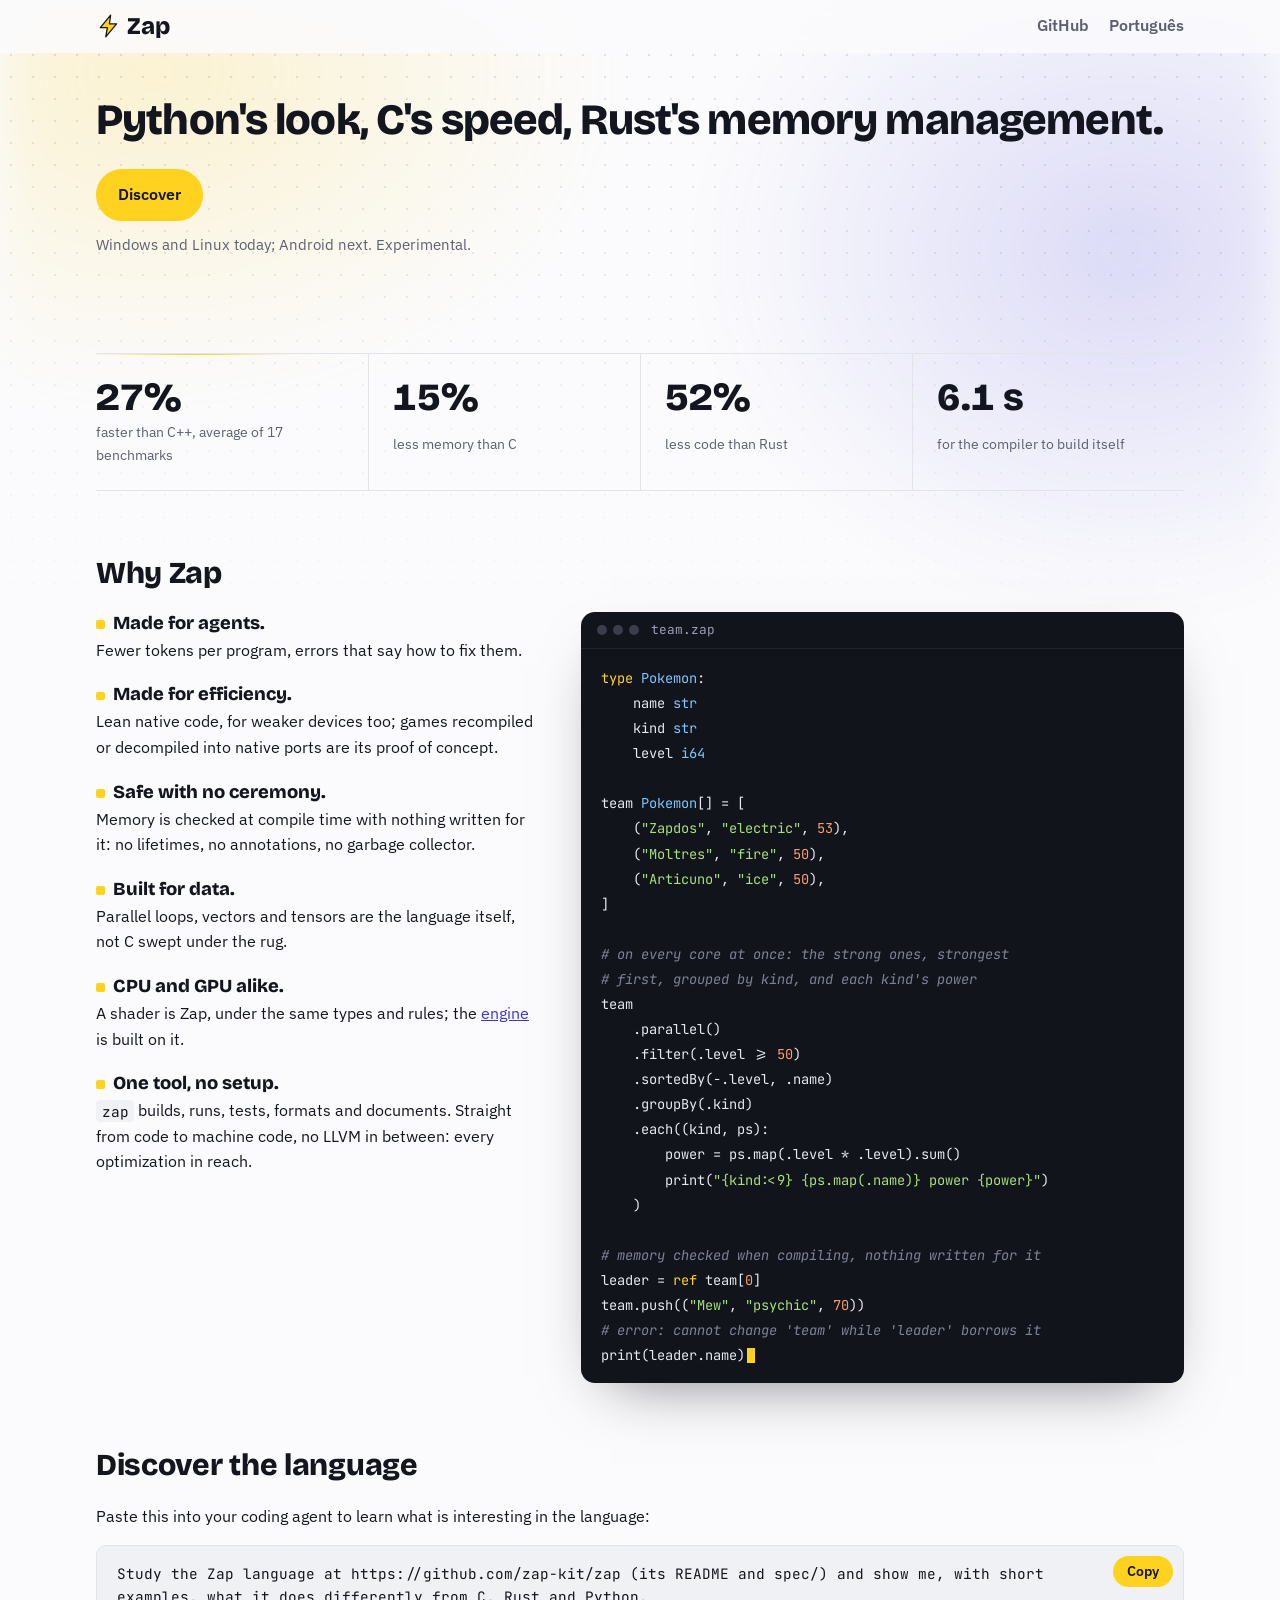
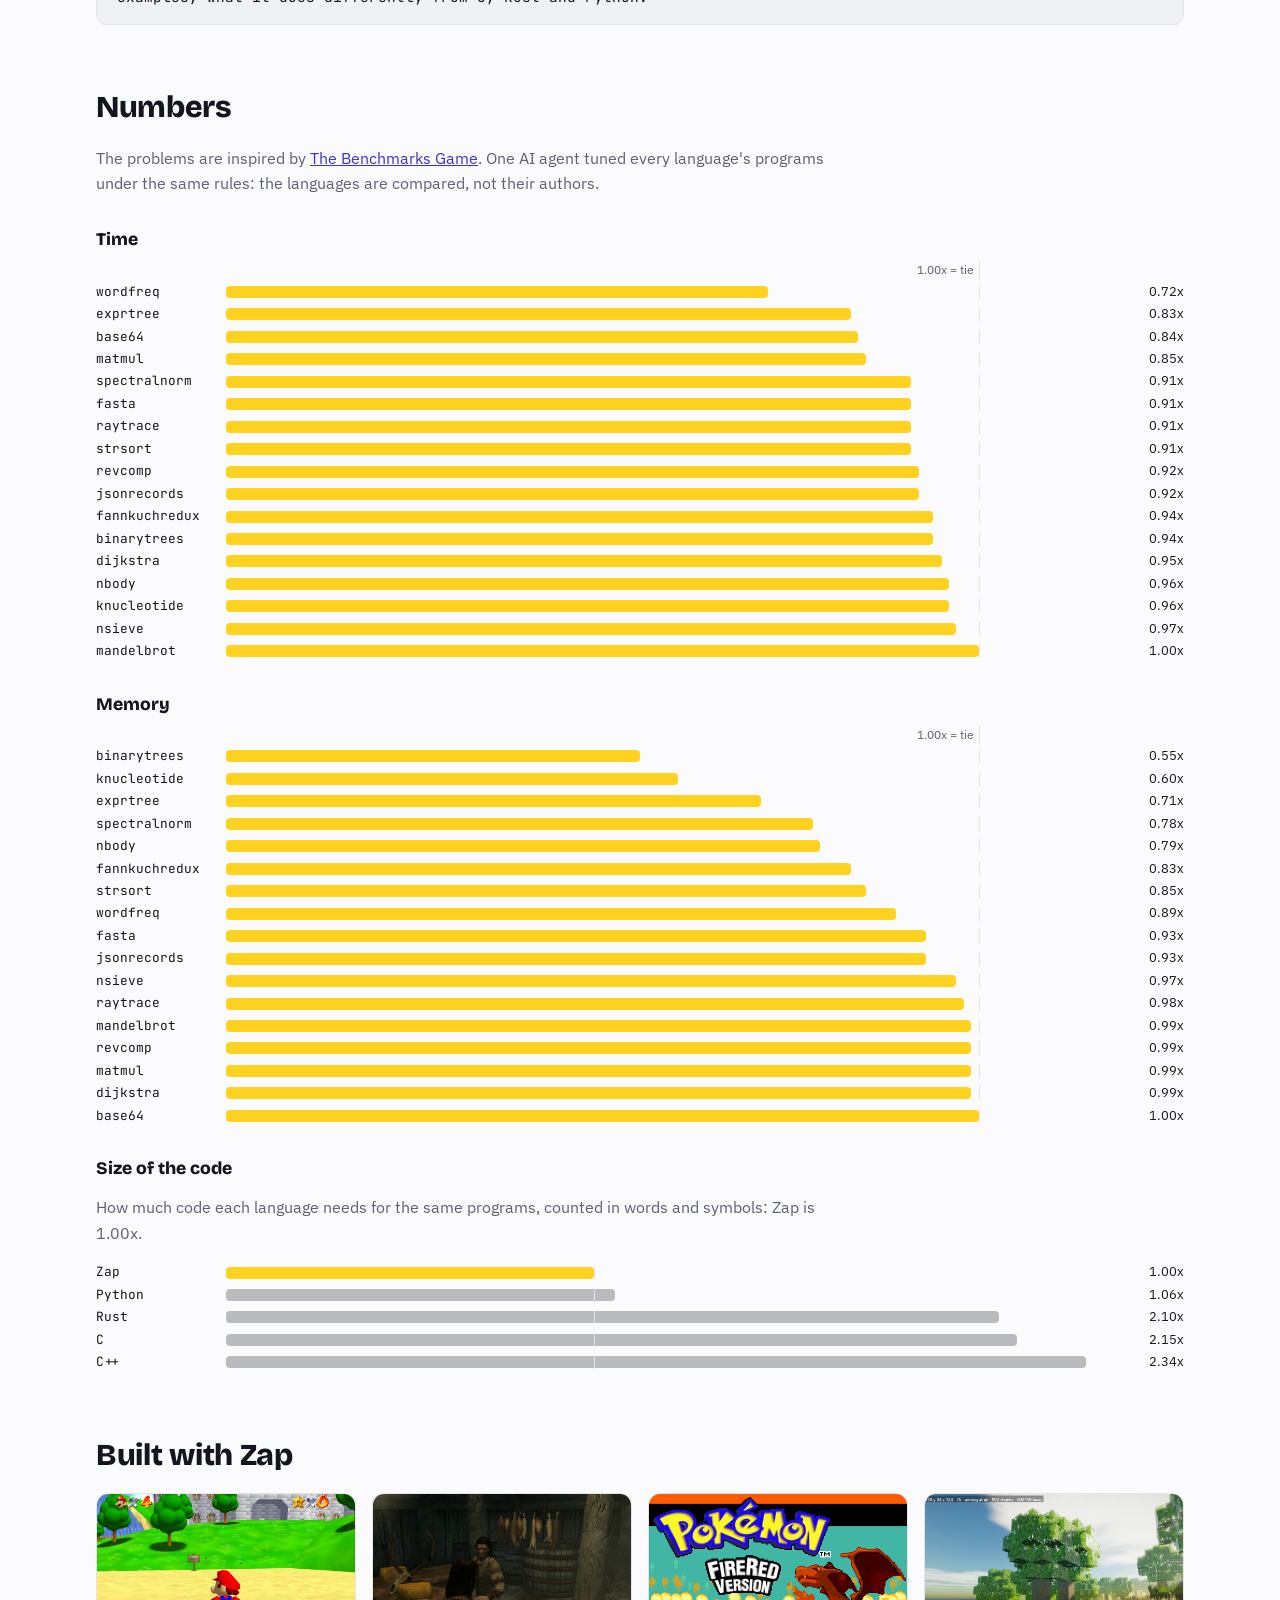
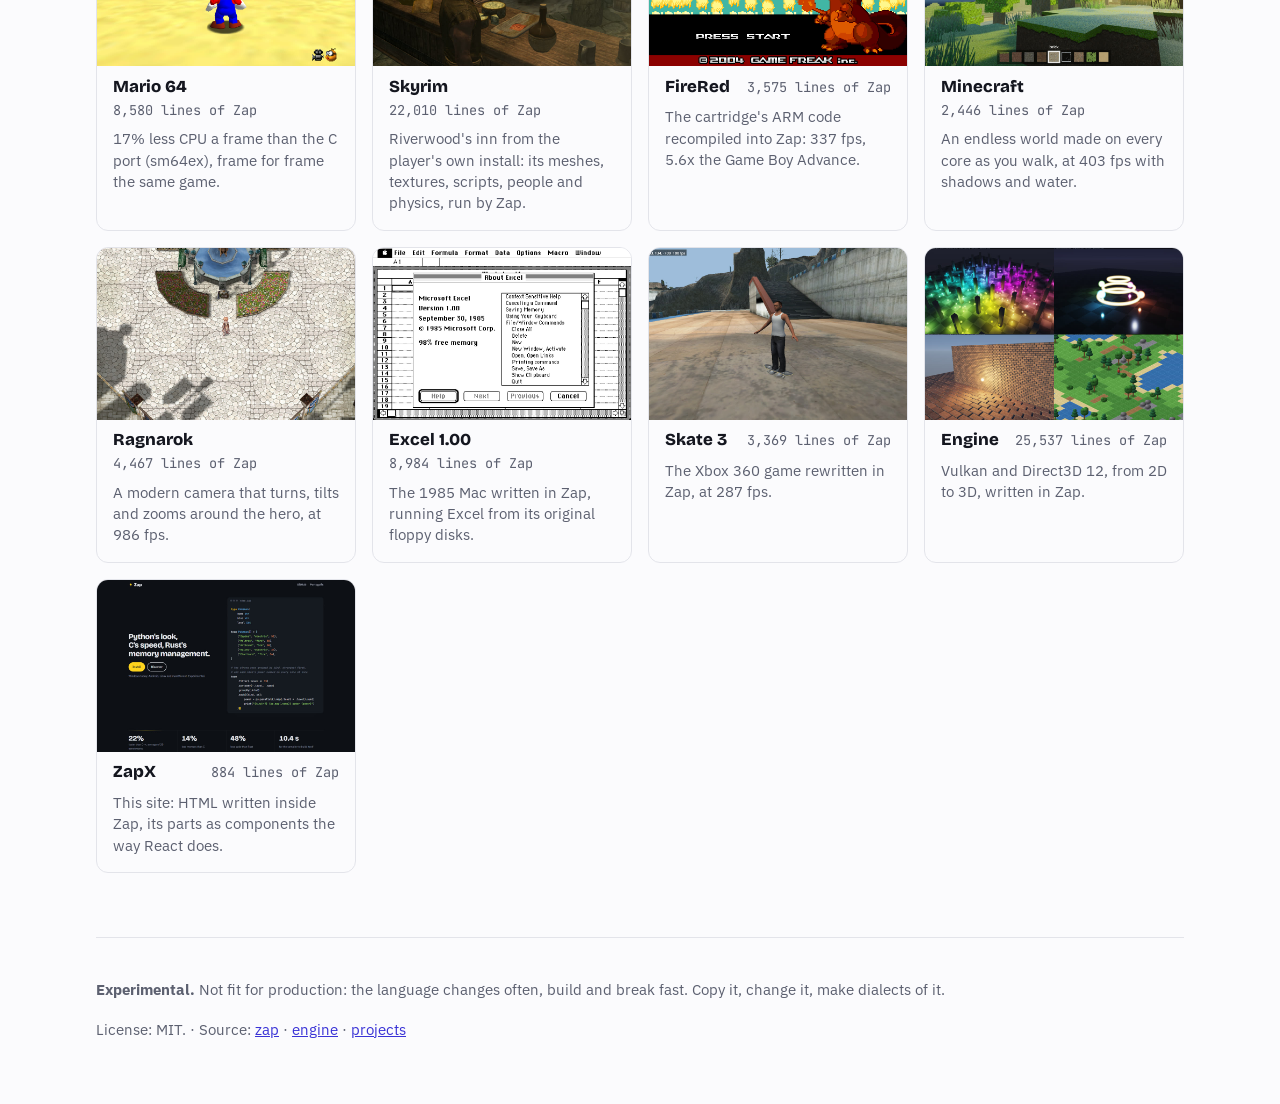
==== commit 0ea26ec2: "code beside why Zap, a drifting backdrop, tooltips at the pointer, Skyrim's line, the engine's scene" ====
--- a/en/index.html
+++ b/en/index.html
@@ -1,4 +1,4 @@
-<!DOCTYPE html><html lang="en"><head><meta charset="utf-8"><meta name="viewport" content="width=device-width, initial-scale=1"><title>Zap</title><link rel="icon" href="../logo.svg" type="image/svg+xml"><meta name="description" content="Python's look, C's speed, Rust's memory management."><link rel="alternate" hreflang="pt" href="../pt/index.html"><link rel="preconnect" href="https://fonts.googleapis.com"><link rel="preconnect" href="https://fonts.gstatic.com" crossorigin=""><link rel="stylesheet" href="https://fonts.googleapis.com/css2?family=Bricolage+Grotesque:opsz,wght@12..96,500;12..96,800&amp;family=IBM+Plex+Sans:wght@400;600&amp;family=JetBrains+Mono:wght@400;600&amp;display=swap"><link rel="stylesheet" href="../style.css"></head><body><nav class="top"><div class="inner"><a class="mark" href="./"><img class="logo" src="../logo.svg" alt="">Zap</a><span class="navlinks"><a href="https://github.com/zap-kit/zap">GitHub</a><a href="../pt/index.html" hreflang="pt" lang="pt">Português</a></span></div></nav><div class="wrap"><header class="hero"><div class="pitch"><h1>Python's look, C's speed, Rust's memory management.</h1><p class="actions"><a class="btn primary" href="#discover">Discover</a></p><p class="note">Windows and Linux today; Android next. Experimental.</p></div></header><section class="stats" aria-label="Numbers"><div class="stat"><b data-count="27%">27%</b><span>faster than C++, average of 17 benchmarks</span></div><div class="stat"><b data-count="15%">15%</b><span>less memory than C</span></div><div class="stat"><b data-count="52%">52%</b><span>less code than Rust</span></div><div class="stat"><b data-count="6.1 s">6.1 s</b><span>for the compiler to build itself</span></div></section><section class="reveal"><h2>Why Zap</h2><ul class="points"><li><strong>Made for agents.</strong> Fewer tokens per program, errors that say how to fix them.</li><li><strong>Made for efficiency.</strong> Lean native code, for weaker devices too; games recompiled or decompiled into native ports are its proof of concept.</li><li><strong>Safe with no ceremony.</strong> Memory is checked at compile time with nothing written for it: no lifetimes, no annotations, no garbage collector.</li><li><strong>Built for data.</strong> Parallel loops, vectors and tensors are the language itself, not C swept under the rug.</li><li><strong>CPU and GPU alike.</strong> A shader is Zap, under the same types and rules; the <a href="https://github.com/zap-kit/zap/tree/main/engine">engine</a> is built on it.</li><li><strong>One tool, no setup.</strong> <code>zap</code> builds, runs, tests, formats and documents. Straight from code to machine code, no LLVM in between: every optimization in reach.</li></ul><figure class="editor"><figcaption><span class="dots"><i></i><i></i><i></i></span>team.zap</figcaption><pre><code><span class="k">type</span> <span class="t">Pokemon</span>:
+<!DOCTYPE html><html lang="en"><head><meta charset="utf-8"><meta name="viewport" content="width=device-width, initial-scale=1"><title>Zap</title><link rel="icon" href="../logo.svg" type="image/svg+xml"><meta name="description" content="Python's look, C's speed, Rust's memory management."><link rel="alternate" hreflang="pt" href="../pt/index.html"><link rel="preconnect" href="https://fonts.googleapis.com"><link rel="preconnect" href="https://fonts.gstatic.com" crossorigin=""><link rel="stylesheet" href="https://fonts.googleapis.com/css2?family=Bricolage+Grotesque:opsz,wght@12..96,500;12..96,800&amp;family=IBM+Plex+Sans:wght@400;600&amp;family=JetBrains+Mono:wght@400;600&amp;display=swap"><link rel="stylesheet" href="../style.css"></head><body><nav class="top"><div class="inner"><a class="mark" href="./"><img class="logo" src="../logo.svg" alt="">Zap</a><span class="navlinks"><a href="https://github.com/zap-kit/zap">GitHub</a><a href="../pt/index.html" hreflang="pt" lang="pt">Português</a></span></div></nav><div class="wrap"><header class="hero"><div class="pitch"><h1>Python's look, C's speed, Rust's memory management.</h1><p class="actions"><a class="btn primary" href="#discover">Discover</a></p><p class="note">Windows and Linux today; Android next. Experimental.</p></div></header><section class="stats" aria-label="Numbers"><div class="stat"><b data-count="27%">27%</b><span>faster than C++, average of 17 benchmarks</span></div><div class="stat"><b data-count="15%">15%</b><span>less memory than C</span></div><div class="stat"><b data-count="52%">52%</b><span>less code than Rust</span></div><div class="stat"><b data-count="6.1 s">6.1 s</b><span>for the compiler to build itself</span></div></section><section class="reveal"><h2>Why Zap</h2><div class="why"><ul class="points"><li><strong>Made for agents.</strong> Fewer tokens per program, errors that say how to fix them.</li><li><strong>Made for efficiency.</strong> Lean native code, for weaker devices too; games recompiled or decompiled into native ports are its proof of concept.</li><li><strong>Safe with no ceremony.</strong> Memory is checked at compile time with nothing written for it: no lifetimes, no annotations, no garbage collector.</li><li><strong>Built for data.</strong> Parallel loops, vectors and tensors are the language itself, not C swept under the rug.</li><li><strong>CPU and GPU alike.</strong> A shader is Zap, under the same types and rules; the <a href="https://github.com/zap-kit/zap/tree/main/engine">engine</a> is built on it.</li><li><strong>One tool, no setup.</strong> <code>zap</code> builds, runs, tests, formats and documents. Straight from code to machine code, no LLVM in between: every optimization in reach.</li></ul><figure class="editor"><figcaption><span class="dots"><i></i><i></i><i></i></span>team.zap</figcaption><pre><code><span class="k">type</span> <span class="t">Pokemon</span>:
 	name <span class="t">str</span>
 	kind <span class="t">str</span>
 	level <span class="t">i64</span>
@@ -25,7 +25,7 @@
 leader = <span class="k">ref</span> team[<span class="n">0</span>]
 team.push((<span class="s">"Mew"</span>, <span class="s">"psychic"</span>, <span class="n">70</span>))
 <span class="c"># error: cannot change 'team' while 'leader' borrows it</span>
-print(leader.name)<span class="cursor" aria-hidden="true"></span></code></pre></figure></section><section class="reveal" id="discover"><h2>Discover the language</h2><p>Paste this into your coding agent to learn what is interesting in the language:</p><div class="copybox"><pre id="discoverPrompt">Study the Zap language at https://github.com/zap-kit/zap (its README and spec/) and show me, with short examples, what it does differently from C, Rust and Python.</pre><button type="button" data-copy="discoverPrompt" data-done="Copied">Copy</button></div></section><section class="reveal"><h2>Numbers</h2><p class="intro">The problems are inspired by <a href="https://benchmarksgame-team.pages.debian.net/benchmarksgame/">The Benchmarks Game</a>. One AI agent tuned every language's programs under the same rules: the languages are compared, not their authors.</p><p class="intro">Zap against the best of C, C++ and Rust on each program: under 1.00x, Zap wins.</p><h3>Time</h3><div class="linechart"><ul class="chart" style="--tie: 83.3%" aria-label="Time"><li class="row axis" aria-hidden="true"><span></span><div class="track"><span class="tie">1.00x = tie</span></div><span></span></li><li class="row" tabindex="0"><span class="name">wordfreq</span><div class="track"><div class="bar" style="--w: 60.0%"></div></div><span class="value">0.72x</span><span class="tip-box" role="tooltip"><span class="tip-about">Counts how often each word appears in a big text.</span>C 0.58x · C++ 0.34x · Rust 0.72x · Python 0.07x</span></li><li class="row" tabindex="0"><span class="name">exprtree</span><div class="track"><div class="bar" style="--w: 69.2%"></div></div><span class="value">0.83x</span><span class="tip-box" role="tooltip"><span class="tip-about">Reads math expressions and works out their results.</span>C 0.70x · C++ 0.83x · Rust 0.80x · Python 0.04x</span></li><li class="row" tabindex="0"><span class="name">base64</span><div class="track"><div class="bar" style="--w: 70.0%"></div></div><span class="value">0.84x</span><span class="tip-box" role="tooltip"><span class="tip-about">Turns data into plain text and back, as email attachments do.</span>C 0.82x · C++ 0.76x · Rust 0.84x · Python 0.01x</span></li><li class="row" tabindex="0"><span class="name">matmul</span><div class="track"><div class="bar" style="--w: 70.8%"></div></div><span class="value">0.85x</span><span class="tip-box" role="tooltip"><span class="tip-about">Multiplies two big tables of numbers.</span>C 0.85x · C++ 0.84x · Rust 0.66x · Python 0.00x</span></li><li class="row" tabindex="0"><span class="name">spectralnorm</span><div class="track"><div class="bar" style="--w: 75.8%"></div></div><span class="value">0.91x</span><span class="tip-box" role="tooltip"><span class="tip-about">Multiplies a huge grid of numbers over and over.</span>C 0.70x · C++ 0.91x · Rust 0.70x · Python 0.00x</span></li><li class="row" tabindex="0"><span class="name">fasta</span><div class="track"><div class="bar" style="--w: 75.8%"></div></div><span class="value">0.91x</span><span class="tip-box" role="tooltip"><span class="tip-about">Writes millions of random DNA letters.</span>C 0.72x · C++ 0.91x · Rust 0.87x · Python 0.02x</span></li><li class="row" tabindex="0"><span class="name">raytrace</span><div class="track"><div class="bar" style="--w: 75.8%"></div></div><span class="value">0.91x</span><span class="tip-box" role="tooltip"><span class="tip-about">Draws a 3D scene of balls with light and shadows.</span>C 0.91x · C++ 0.89x · Rust 0.61x · Python 0.00x</span></li><li class="row" tabindex="0"><span class="name">strsort</span><div class="track"><div class="bar" style="--w: 75.8%"></div></div><span class="value">0.91x</span><span class="tip-box" role="tooltip"><span class="tip-about">Puts millions of words in alphabetical order.</span>C 0.91x · C++ 0.81x · Rust 0.87x · Python 0.05x</span></li><li class="row" tabindex="0"><span class="name">revcomp</span><div class="track"><div class="bar" style="--w: 76.7%"></div></div><span class="value">0.92x</span><span class="tip-box" role="tooltip"><span class="tip-about">Reads DNA backwards and swaps each letter for its pair.</span>C 0.92x · C++ 0.43x · Rust 0.62x · Python 0.12x</span></li><li class="row" tabindex="0"><span class="name">jsonrecords</span><div class="track"><div class="bar" style="--w: 76.7%"></div></div><span class="value">0.92x</span><span class="tip-box" role="tooltip"><span class="tip-about">Saves a list of records as JSON text and reads it back.</span>C 0.60x · C++ 0.92x · Rust 0.50x · Python 0.09x</span></li><li class="row" tabindex="0"><span class="name">fannkuchredux</span><div class="track"><div class="bar" style="--w: 78.3%"></div></div><span class="value">0.94x</span><span class="tip-box" role="tooltip"><span class="tip-about">Shuffles a deck of cards every possible way and flips them.</span>C 0.91x · C++ 0.91x · Rust 0.94x · Python 0.01x</span></li><li class="row" tabindex="0"><span class="name">binarytrees</span><div class="track"><div class="bar" style="--w: 78.3%"></div></div><span class="value">0.94x</span><span class="tip-box" role="tooltip"><span class="tip-about">Builds and throws away millions of little trees of data.</span>C 0.11x · C++ 0.94x · Rust 0.77x · Python 0.04x</span></li><li class="row" tabindex="0"><span class="name">dijkstra</span><div class="track"><div class="bar" style="--w: 79.2%"></div></div><span class="value">0.95x</span><span class="tip-box" role="tooltip"><span class="tip-about">Finds the shortest way across a big map, as a GPS does.</span>C 0.71x · C++ 0.65x · Rust 0.95x · Python 0.02x</span></li><li class="row" tabindex="0"><span class="name">nbody</span><div class="track"><div class="bar" style="--w: 80.0%"></div></div><span class="value">0.96x</span><span class="tip-box" role="tooltip"><span class="tip-about">Moves the planets around the Sun, step by step.</span>C 0.96x · C++ 0.89x · Rust 0.85x · Python 0.00x</span></li><li class="row" tabindex="0"><span class="name">knucleotide</span><div class="track"><div class="bar" style="--w: 80.0%"></div></div><span class="value">0.96x</span><span class="tip-box" role="tooltip"><span class="tip-about">Counts the short pieces that repeat in a long DNA text.</span>C 0.70x · C++ 0.89x · Rust 0.96x · Python 0.06x</span></li><li class="row" tabindex="0"><span class="name">nsieve</span><div class="track"><div class="bar" style="--w: 80.8%"></div></div><span class="value">0.97x</span><span class="tip-box" role="tooltip"><span class="tip-about">Finds every prime number up to a few million.</span>C 0.95x · C++ 0.97x · Rust 0.83x · Python 0.01x</span></li><li class="row" tabindex="0"><span class="name">mandelbrot</span><div class="track"><div class="bar" style="--w: 83.3%"></div></div><span class="value">1.00x</span><span class="tip-box" role="tooltip"><span class="tip-about">Draws a famous fractal picture, pixel by pixel.</span>C 0.63x · C++ 0.98x · Rust 1.00x · Python 0.00x</span></li></ul></div><h3>Memory</h3><div class="linechart"><ul class="chart" style="--tie: 83.3%" aria-label="Memory"><li class="row axis" aria-hidden="true"><span></span><div class="track"><span class="tie">1.00x = tie</span></div><span></span></li><li class="row" tabindex="0"><span class="name">binarytrees</span><div class="track"><div class="bar" style="--w: 45.8%"></div></div><span class="value">0.55x</span><span class="tip-box" role="tooltip"><span class="tip-about">Builds and throws away millions of little trees of data.</span>C 0.55x · C++ 0.43x · Rust 0.50x · Python 0.52x</span></li><li class="row" tabindex="0"><span class="name">knucleotide</span><div class="track"><div class="bar" style="--w: 50.0%"></div></div><span class="value">0.60x</span><span class="tip-box" role="tooltip"><span class="tip-about">Counts the short pieces that repeat in a long DNA text.</span>C 0.60x · C++ 0.53x · Rust 0.46x · Python 0.31x</span></li><li class="row" tabindex="0"><span class="name">exprtree</span><div class="track"><div class="bar" style="--w: 59.2%"></div></div><span class="value">0.71x</span><span class="tip-box" role="tooltip"><span class="tip-about">Reads math expressions and works out their results.</span>C 0.68x · C++ 0.71x · Rust 0.67x · Python 0.08x</span></li><li class="row" tabindex="0"><span class="name">spectralnorm</span><div class="track"><div class="bar" style="--w: 65.0%"></div></div><span class="value">0.78x</span><span class="tip-box" role="tooltip"><span class="tip-about">Multiplies a huge grid of numbers over and over.</span>C 0.77x · C++ 0.78x · Rust 0.67x · Python 0.18x</span></li><li class="row" tabindex="0"><span class="name">nbody</span><div class="track"><div class="bar" style="--w: 65.8%"></div></div><span class="value">0.79x</span><span class="tip-box" role="tooltip"><span class="tip-about">Moves the planets around the Sun, step by step.</span>C 0.78x · C++ 0.79x · Rust 0.68x · Python 0.30x</span></li><li class="row" tabindex="0"><span class="name">fannkuchredux</span><div class="track"><div class="bar" style="--w: 69.2%"></div></div><span class="value">0.83x</span><span class="tip-box" role="tooltip"><span class="tip-about">Shuffles a deck of cards every possible way and flips them.</span>C 0.83x · C++ 0.76x · Rust 0.68x · Python 0.19x</span></li><li class="row" tabindex="0"><span class="name">strsort</span><div class="track"><div class="bar" style="--w: 70.8%"></div></div><span class="value">0.85x</span><span class="tip-box" role="tooltip"><span class="tip-about">Puts millions of words in alphabetical order.</span>C 0.85x · C++ 0.37x · Rust 0.43x · Python 0.34x</span></li><li class="row" tabindex="0"><span class="name">wordfreq</span><div class="track"><div class="bar" style="--w: 74.2%"></div></div><span class="value">0.89x</span><span class="tip-box" role="tooltip"><span class="tip-about">Counts how often each word appears in a big text.</span>C 0.89x · C++ 0.64x · Rust 0.63x · Python 0.11x</span></li><li class="row" tabindex="0"><span class="name">fasta</span><div class="track"><div class="bar" style="--w: 77.5%"></div></div><span class="value">0.93x</span><span class="tip-box" role="tooltip"><span class="tip-about">Writes millions of random DNA letters.</span>C 0.93x · C++ 0.62x · Rust 0.76x · Python 0.21x</span></li><li class="row" tabindex="0"><span class="name">jsonrecords</span><div class="track"><div class="bar" style="--w: 77.5%"></div></div><span class="value">0.93x</span><span class="tip-box" role="tooltip"><span class="tip-about">Saves a list of records as JSON text and reads it back.</span>C 0.93x · C++ 0.81x · Rust 0.73x · Python 0.32x</span></li><li class="row" tabindex="0"><span class="name">nsieve</span><div class="track"><div class="bar" style="--w: 80.8%"></div></div><span class="value">0.97x</span><span class="tip-box" role="tooltip"><span class="tip-about">Finds every prime number up to a few million.</span>C 0.97x · C++ 0.97x · Rust 0.93x · Python 0.63x</span></li><li class="row" tabindex="0"><span class="name">raytrace</span><div class="track"><div class="bar" style="--w: 81.7%"></div></div><span class="value">0.98x</span><span class="tip-box" role="tooltip"><span class="tip-about">Draws a 3D scene of balls with light and shadows.</span>C 0.98x · C++ 0.97x · Rust 0.87x · Python 0.39x</span></li><li class="row" tabindex="0"><span class="name">mandelbrot</span><div class="track"><div class="bar" style="--w: 82.5%"></div></div><span class="value">0.99x</span><span class="tip-box" role="tooltip"><span class="tip-about">Draws a famous fractal picture, pixel by pixel.</span>C 0.99x · C++ 0.97x · Rust 0.98x · Python 1.79x</span></li><li class="row" tabindex="0"><span class="name">revcomp</span><div class="track"><div class="bar" style="--w: 82.5%"></div></div><span class="value">0.99x</span><span class="tip-box" role="tooltip"><span class="tip-about">Reads DNA backwards and swaps each letter for its pair.</span>C 0.99x · C++ 0.98x · Rust 0.98x · Python 0.36x</span></li><li class="row" tabindex="0"><span class="name">matmul</span><div class="track"><div class="bar" style="--w: 82.5%"></div></div><span class="value">0.99x</span><span class="tip-box" role="tooltip"><span class="tip-about">Multiplies two big tables of numbers.</span>C 0.99x · C++ 0.98x · Rust 0.97x · Python 0.20x</span></li><li class="row" tabindex="0"><span class="name">dijkstra</span><div class="track"><div class="bar" style="--w: 82.5%"></div></div><span class="value">0.99x</span><span class="tip-box" role="tooltip"><span class="tip-about">Finds the shortest way across a big map, as a GPS does.</span>C 0.99x · C++ 0.99x · Rust 0.99x · Python 0.11x</span></li><li class="row" tabindex="0"><span class="name">base64</span><div class="track"><div class="bar" style="--w: 83.3%"></div></div><span class="value">1.00x</span><span class="tip-box" role="tooltip"><span class="tip-about">Turns data into plain text and back, as email attachments do.</span>C 1.00x · C++ 1.00x · Rust 1.00x · Python 0.16x</span></li></ul></div><p class="intro">How much code each language needs for the same programs, counted in words and symbols: Zap is 1.00x.</p><h3>Size of the code</h3><div class="linechart"><ul class="chart" style="--tie: 40.7%" aria-label="Size of the code"><li class="row" tabindex="0"><span class="name">Zap</span><div class="track"><div class="bar" style="--w: 40.7%"></div></div><span class="value">1.00x</span></li><li class="row" tabindex="0"><span class="name">Python</span><div class="track"><div class="bar muted" style="--w: 43.1%"></div></div><span class="value">1.06x</span></li><li class="row" tabindex="0"><span class="name">Rust</span><div class="track"><div class="bar muted" style="--w: 85.5%"></div></div><span class="value">2.10x</span></li><li class="row" tabindex="0"><span class="name">C</span><div class="track"><div class="bar muted" style="--w: 87.5%"></div></div><span class="value">2.15x</span></li><li class="row" tabindex="0"><span class="name">C++</span><div class="track"><div class="bar muted" style="--w: 95.2%"></div></div><span class="value">2.34x</span></li></ul></div></section><section class="reveal"><h2>Built with Zap</h2><ul class="built"><li><img src="../thumbs/mario.jpg" alt="" loading="lazy"><div class="built-name"><a href="https://github.com/zap-kit/zap/tree/main/projects/mario">Mario 64</a><span>8,580 lines</span></div><p>17% less CPU a frame than the C port (sm64ex), frame for frame the same game.</p></li><li><img src="../thumbs/skyrim.jpg" alt="" loading="lazy"><div class="built-name"><a href="https://github.com/zap-kit/zap/tree/main/projects/skyrim">Skyrim</a><span>22,010 lines</span></div></li><li><img src="../thumbs/firered.jpg" alt="" loading="lazy"><div class="built-name"><a href="https://github.com/zap-kit/zap/tree/main/projects/firered">FireRed</a><span>3,575 lines</span></div><p>The cartridge's ARM code recompiled into Zap: 337 fps, 5.6x the Game Boy Advance.</p></li><li><img src="../thumbs/minecraft.jpg" alt="" loading="lazy"><div class="built-name"><a href="https://github.com/zap-kit/zap/tree/main/projects/minecraft">Minecraft</a><span>2,446 lines</span></div><p>An endless world made on every core as you walk, at 403 fps with shadows and water.</p></li><li><img src="../thumbs/ragnarok.jpg" alt="" loading="lazy"><div class="built-name"><a href="https://github.com/zap-kit/zap/tree/main/projects/ragnarok">Ragnarok</a><span>4,467 lines</span></div><p>A modern camera that turns, tilts and zooms around the hero, at 986 fps.</p></li><li><img src="../thumbs/excel1.jpg" alt="" loading="lazy"><div class="built-name"><a href="https://github.com/zap-kit/zap/tree/main/projects/excel1">Excel 1.00</a><span>8,984 lines</span></div><p>The 1985 Mac written in Zap, running Excel from its original floppy disks.</p></li><li><img src="../thumbs/skate3.jpg" alt="" loading="lazy"><div class="built-name"><a href="https://github.com/zap-kit/zap/tree/main/projects/skate3">Skate 3</a><span>3,369 lines</span></div><p>The Xbox 360 game rewritten in Zap, at 287 fps.</p></li><li><img src="../thumbs/engine.jpg" alt="" loading="lazy"><div class="built-name"><a href="https://github.com/zap-kit/zap/tree/main/engine">Engine</a><span>25,537 lines</span></div><p>Vulkan and Direct3D 12, from 2D to 3D, written in Zap.</p></li><li><img src="../thumbs/zapx.jpg" alt="" loading="lazy"><div class="built-name"><a href="https://github.com/zap-kit/zap/tree/main/projects/site">ZapX</a><span>884 lines</span></div><p>This site: HTML written inside Zap, its parts as components the way React does.</p></li></ul></section><footer><p><strong>Experimental.</strong> Not fit for production: the language changes often, build and break fast. Copy it, change it, make dialects of it.</p><p>License: MIT. · Source: <a href="https://github.com/zap-kit/zap">zap</a> · <a href="https://github.com/zap-kit/zap/tree/main/engine">engine</a> · <a href="https://github.com/zap-kit/zap/tree/main/projects">projects</a></p></footer></div><script>(function () {
+print(leader.name)<span class="cursor" aria-hidden="true"></span></code></pre></figure></div></section><section class="reveal" id="discover"><h2>Discover the language</h2><p>Paste this into your coding agent to learn what is interesting in the language:</p><div class="copybox"><pre id="discoverPrompt">Study the Zap language at https://github.com/zap-kit/zap (its README and spec/) and show me, with short examples, what it does differently from C, Rust and Python.</pre><button type="button" data-copy="discoverPrompt" data-done="Copied">Copy</button></div></section><section class="reveal"><h2>Numbers</h2><p class="intro">The problems are inspired by <a href="https://benchmarksgame-team.pages.debian.net/benchmarksgame/">The Benchmarks Game</a>. One AI agent tuned every language's programs under the same rules: the languages are compared, not their authors.</p><h3>Time</h3><div class="linechart"><ul class="chart" style="--tie: 83.3%" aria-label="Time"><li class="row axis" aria-hidden="true"><span></span><div class="track"><span class="tie">1.00x = tie</span></div><span></span></li><li class="row" tabindex="0"><span class="name">wordfreq</span><div class="track"><div class="bar" style="--w: 60.0%"></div></div><span class="value">0.72x</span><span class="tip-box" role="tooltip"><span class="tip-about">Counts how often each word appears in a big text.</span>C 0.58x · C++ 0.34x · Rust 0.72x · Python 0.07x</span></li><li class="row" tabindex="0"><span class="name">exprtree</span><div class="track"><div class="bar" style="--w: 69.2%"></div></div><span class="value">0.83x</span><span class="tip-box" role="tooltip"><span class="tip-about">Reads math expressions and works out their results.</span>C 0.70x · C++ 0.83x · Rust 0.80x · Python 0.04x</span></li><li class="row" tabindex="0"><span class="name">base64</span><div class="track"><div class="bar" style="--w: 70.0%"></div></div><span class="value">0.84x</span><span class="tip-box" role="tooltip"><span class="tip-about">Turns data into plain text and back, as email attachments do.</span>C 0.82x · C++ 0.76x · Rust 0.84x · Python 0.01x</span></li><li class="row" tabindex="0"><span class="name">matmul</span><div class="track"><div class="bar" style="--w: 70.8%"></div></div><span class="value">0.85x</span><span class="tip-box" role="tooltip"><span class="tip-about">Multiplies two big tables of numbers.</span>C 0.85x · C++ 0.84x · Rust 0.66x · Python 0.00x</span></li><li class="row" tabindex="0"><span class="name">spectralnorm</span><div class="track"><div class="bar" style="--w: 75.8%"></div></div><span class="value">0.91x</span><span class="tip-box" role="tooltip"><span class="tip-about">Multiplies a huge grid of numbers over and over.</span>C 0.70x · C++ 0.91x · Rust 0.70x · Python 0.00x</span></li><li class="row" tabindex="0"><span class="name">fasta</span><div class="track"><div class="bar" style="--w: 75.8%"></div></div><span class="value">0.91x</span><span class="tip-box" role="tooltip"><span class="tip-about">Writes millions of random DNA letters.</span>C 0.72x · C++ 0.91x · Rust 0.87x · Python 0.02x</span></li><li class="row" tabindex="0"><span class="name">raytrace</span><div class="track"><div class="bar" style="--w: 75.8%"></div></div><span class="value">0.91x</span><span class="tip-box" role="tooltip"><span class="tip-about">Draws a 3D scene of balls with light and shadows.</span>C 0.91x · C++ 0.89x · Rust 0.61x · Python 0.00x</span></li><li class="row" tabindex="0"><span class="name">strsort</span><div class="track"><div class="bar" style="--w: 75.8%"></div></div><span class="value">0.91x</span><span class="tip-box" role="tooltip"><span class="tip-about">Puts millions of words in alphabetical order.</span>C 0.91x · C++ 0.81x · Rust 0.87x · Python 0.05x</span></li><li class="row" tabindex="0"><span class="name">revcomp</span><div class="track"><div class="bar" style="--w: 76.7%"></div></div><span class="value">0.92x</span><span class="tip-box" role="tooltip"><span class="tip-about">Reads DNA backwards and swaps each letter for its pair.</span>C 0.92x · C++ 0.43x · Rust 0.62x · Python 0.12x</span></li><li class="row" tabindex="0"><span class="name">jsonrecords</span><div class="track"><div class="bar" style="--w: 76.7%"></div></div><span class="value">0.92x</span><span class="tip-box" role="tooltip"><span class="tip-about">Saves a list of records as JSON text and reads it back.</span>C 0.60x · C++ 0.92x · Rust 0.50x · Python 0.09x</span></li><li class="row" tabindex="0"><span class="name">fannkuchredux</span><div class="track"><div class="bar" style="--w: 78.3%"></div></div><span class="value">0.94x</span><span class="tip-box" role="tooltip"><span class="tip-about">Shuffles a deck of cards every possible way and flips them.</span>C 0.91x · C++ 0.91x · Rust 0.94x · Python 0.01x</span></li><li class="row" tabindex="0"><span class="name">binarytrees</span><div class="track"><div class="bar" style="--w: 78.3%"></div></div><span class="value">0.94x</span><span class="tip-box" role="tooltip"><span class="tip-about">Builds and throws away millions of little trees of data.</span>C 0.11x · C++ 0.94x · Rust 0.77x · Python 0.04x</span></li><li class="row" tabindex="0"><span class="name">dijkstra</span><div class="track"><div class="bar" style="--w: 79.2%"></div></div><span class="value">0.95x</span><span class="tip-box" role="tooltip"><span class="tip-about">Finds the shortest way across a big map, as a GPS does.</span>C 0.71x · C++ 0.65x · Rust 0.95x · Python 0.02x</span></li><li class="row" tabindex="0"><span class="name">nbody</span><div class="track"><div class="bar" style="--w: 80.0%"></div></div><span class="value">0.96x</span><span class="tip-box" role="tooltip"><span class="tip-about">Moves the planets around the Sun, step by step.</span>C 0.96x · C++ 0.89x · Rust 0.85x · Python 0.00x</span></li><li class="row" tabindex="0"><span class="name">knucleotide</span><div class="track"><div class="bar" style="--w: 80.0%"></div></div><span class="value">0.96x</span><span class="tip-box" role="tooltip"><span class="tip-about">Counts the short pieces that repeat in a long DNA text.</span>C 0.70x · C++ 0.89x · Rust 0.96x · Python 0.06x</span></li><li class="row" tabindex="0"><span class="name">nsieve</span><div class="track"><div class="bar" style="--w: 80.8%"></div></div><span class="value">0.97x</span><span class="tip-box" role="tooltip"><span class="tip-about">Finds every prime number up to a few million.</span>C 0.95x · C++ 0.97x · Rust 0.83x · Python 0.01x</span></li><li class="row" tabindex="0"><span class="name">mandelbrot</span><div class="track"><div class="bar" style="--w: 83.3%"></div></div><span class="value">1.00x</span><span class="tip-box" role="tooltip"><span class="tip-about">Draws a famous fractal picture, pixel by pixel.</span>C 0.63x · C++ 0.98x · Rust 1.00x · Python 0.00x</span></li></ul></div><h3>Memory</h3><div class="linechart"><ul class="chart" style="--tie: 83.3%" aria-label="Memory"><li class="row axis" aria-hidden="true"><span></span><div class="track"><span class="tie">1.00x = tie</span></div><span></span></li><li class="row" tabindex="0"><span class="name">binarytrees</span><div class="track"><div class="bar" style="--w: 45.8%"></div></div><span class="value">0.55x</span><span class="tip-box" role="tooltip"><span class="tip-about">Builds and throws away millions of little trees of data.</span>C 0.55x · C++ 0.43x · Rust 0.50x · Python 0.52x</span></li><li class="row" tabindex="0"><span class="name">knucleotide</span><div class="track"><div class="bar" style="--w: 50.0%"></div></div><span class="value">0.60x</span><span class="tip-box" role="tooltip"><span class="tip-about">Counts the short pieces that repeat in a long DNA text.</span>C 0.60x · C++ 0.53x · Rust 0.46x · Python 0.31x</span></li><li class="row" tabindex="0"><span class="name">exprtree</span><div class="track"><div class="bar" style="--w: 59.2%"></div></div><span class="value">0.71x</span><span class="tip-box" role="tooltip"><span class="tip-about">Reads math expressions and works out their results.</span>C 0.68x · C++ 0.71x · Rust 0.67x · Python 0.08x</span></li><li class="row" tabindex="0"><span class="name">spectralnorm</span><div class="track"><div class="bar" style="--w: 65.0%"></div></div><span class="value">0.78x</span><span class="tip-box" role="tooltip"><span class="tip-about">Multiplies a huge grid of numbers over and over.</span>C 0.77x · C++ 0.78x · Rust 0.67x · Python 0.18x</span></li><li class="row" tabindex="0"><span class="name">nbody</span><div class="track"><div class="bar" style="--w: 65.8%"></div></div><span class="value">0.79x</span><span class="tip-box" role="tooltip"><span class="tip-about">Moves the planets around the Sun, step by step.</span>C 0.78x · C++ 0.79x · Rust 0.68x · Python 0.30x</span></li><li class="row" tabindex="0"><span class="name">fannkuchredux</span><div class="track"><div class="bar" style="--w: 69.2%"></div></div><span class="value">0.83x</span><span class="tip-box" role="tooltip"><span class="tip-about">Shuffles a deck of cards every possible way and flips them.</span>C 0.83x · C++ 0.76x · Rust 0.68x · Python 0.19x</span></li><li class="row" tabindex="0"><span class="name">strsort</span><div class="track"><div class="bar" style="--w: 70.8%"></div></div><span class="value">0.85x</span><span class="tip-box" role="tooltip"><span class="tip-about">Puts millions of words in alphabetical order.</span>C 0.85x · C++ 0.37x · Rust 0.43x · Python 0.34x</span></li><li class="row" tabindex="0"><span class="name">wordfreq</span><div class="track"><div class="bar" style="--w: 74.2%"></div></div><span class="value">0.89x</span><span class="tip-box" role="tooltip"><span class="tip-about">Counts how often each word appears in a big text.</span>C 0.89x · C++ 0.64x · Rust 0.63x · Python 0.11x</span></li><li class="row" tabindex="0"><span class="name">fasta</span><div class="track"><div class="bar" style="--w: 77.5%"></div></div><span class="value">0.93x</span><span class="tip-box" role="tooltip"><span class="tip-about">Writes millions of random DNA letters.</span>C 0.93x · C++ 0.62x · Rust 0.76x · Python 0.21x</span></li><li class="row" tabindex="0"><span class="name">jsonrecords</span><div class="track"><div class="bar" style="--w: 77.5%"></div></div><span class="value">0.93x</span><span class="tip-box" role="tooltip"><span class="tip-about">Saves a list of records as JSON text and reads it back.</span>C 0.93x · C++ 0.81x · Rust 0.73x · Python 0.32x</span></li><li class="row" tabindex="0"><span class="name">nsieve</span><div class="track"><div class="bar" style="--w: 80.8%"></div></div><span class="value">0.97x</span><span class="tip-box" role="tooltip"><span class="tip-about">Finds every prime number up to a few million.</span>C 0.97x · C++ 0.97x · Rust 0.93x · Python 0.63x</span></li><li class="row" tabindex="0"><span class="name">raytrace</span><div class="track"><div class="bar" style="--w: 81.7%"></div></div><span class="value">0.98x</span><span class="tip-box" role="tooltip"><span class="tip-about">Draws a 3D scene of balls with light and shadows.</span>C 0.98x · C++ 0.97x · Rust 0.87x · Python 0.39x</span></li><li class="row" tabindex="0"><span class="name">mandelbrot</span><div class="track"><div class="bar" style="--w: 82.5%"></div></div><span class="value">0.99x</span><span class="tip-box" role="tooltip"><span class="tip-about">Draws a famous fractal picture, pixel by pixel.</span>C 0.99x · C++ 0.97x · Rust 0.98x · Python 1.79x</span></li><li class="row" tabindex="0"><span class="name">revcomp</span><div class="track"><div class="bar" style="--w: 82.5%"></div></div><span class="value">0.99x</span><span class="tip-box" role="tooltip"><span class="tip-about">Reads DNA backwards and swaps each letter for its pair.</span>C 0.99x · C++ 0.98x · Rust 0.98x · Python 0.36x</span></li><li class="row" tabindex="0"><span class="name">matmul</span><div class="track"><div class="bar" style="--w: 82.5%"></div></div><span class="value">0.99x</span><span class="tip-box" role="tooltip"><span class="tip-about">Multiplies two big tables of numbers.</span>C 0.99x · C++ 0.98x · Rust 0.97x · Python 0.20x</span></li><li class="row" tabindex="0"><span class="name">dijkstra</span><div class="track"><div class="bar" style="--w: 82.5%"></div></div><span class="value">0.99x</span><span class="tip-box" role="tooltip"><span class="tip-about">Finds the shortest way across a big map, as a GPS does.</span>C 0.99x · C++ 0.99x · Rust 0.99x · Python 0.11x</span></li><li class="row" tabindex="0"><span class="name">base64</span><div class="track"><div class="bar" style="--w: 83.3%"></div></div><span class="value">1.00x</span><span class="tip-box" role="tooltip"><span class="tip-about">Turns data into plain text and back, as email attachments do.</span>C 1.00x · C++ 1.00x · Rust 1.00x · Python 0.16x</span></li></ul></div><h3>Size of the code</h3><p class="intro">How much code each language needs for the same programs, counted in words and symbols: Zap is 1.00x.</p><div class="linechart"><ul class="chart" style="--tie: 40.7%" aria-label="Size of the code"><li class="row" tabindex="0"><span class="name">Zap</span><div class="track"><div class="bar" style="--w: 40.7%"></div></div><span class="value">1.00x</span></li><li class="row" tabindex="0"><span class="name">Python</span><div class="track"><div class="bar muted" style="--w: 43.1%"></div></div><span class="value">1.06x</span></li><li class="row" tabindex="0"><span class="name">Rust</span><div class="track"><div class="bar muted" style="--w: 85.5%"></div></div><span class="value">2.10x</span></li><li class="row" tabindex="0"><span class="name">C</span><div class="track"><div class="bar muted" style="--w: 87.5%"></div></div><span class="value">2.15x</span></li><li class="row" tabindex="0"><span class="name">C++</span><div class="track"><div class="bar muted" style="--w: 95.2%"></div></div><span class="value">2.34x</span></li></ul></div></section><section class="reveal"><h2>Built with Zap</h2><ul class="built"><li><img src="../thumbs/mario.jpg" alt="" loading="lazy"><div class="built-name"><a href="https://github.com/zap-kit/zap/tree/main/projects/mario">Mario 64</a><span>8,580 lines of Zap</span></div><p>17% less CPU a frame than the C port (sm64ex), frame for frame the same game.</p></li><li><img src="../thumbs/skyrim.jpg" alt="" loading="lazy"><div class="built-name"><a href="https://github.com/zap-kit/zap/tree/main/projects/skyrim">Skyrim</a><span>22,010 lines of Zap</span></div><p>Riverwood's inn from the player's own install: its meshes, textures, scripts, people and physics, run by Zap.</p></li><li><img src="../thumbs/firered.jpg" alt="" loading="lazy"><div class="built-name"><a href="https://github.com/zap-kit/zap/tree/main/projects/firered">FireRed</a><span>3,575 lines of Zap</span></div><p>The cartridge's ARM code recompiled into Zap: 337 fps, 5.6x the Game Boy Advance.</p></li><li><img src="../thumbs/minecraft.jpg" alt="" loading="lazy"><div class="built-name"><a href="https://github.com/zap-kit/zap/tree/main/projects/minecraft">Minecraft</a><span>2,446 lines of Zap</span></div><p>An endless world made on every core as you walk, at 403 fps with shadows and water.</p></li><li><img src="../thumbs/ragnarok.jpg" alt="" loading="lazy"><div class="built-name"><a href="https://github.com/zap-kit/zap/tree/main/projects/ragnarok">Ragnarok</a><span>4,467 lines of Zap</span></div><p>A modern camera that turns, tilts and zooms around the hero, at 986 fps.</p></li><li><img src="../thumbs/excel1.jpg" alt="" loading="lazy"><div class="built-name"><a href="https://github.com/zap-kit/zap/tree/main/projects/excel1">Excel 1.00</a><span>8,984 lines of Zap</span></div><p>The 1985 Mac written in Zap, running Excel from its original floppy disks.</p></li><li><img src="../thumbs/skate3.jpg" alt="" loading="lazy"><div class="built-name"><a href="https://github.com/zap-kit/zap/tree/main/projects/skate3">Skate 3</a><span>3,369 lines of Zap</span></div><p>The Xbox 360 game rewritten in Zap, at 287 fps.</p></li><li><img src="../thumbs/engine.jpg" alt="" loading="lazy"><div class="built-name"><a href="https://github.com/zap-kit/zap/tree/main/engine">Engine</a><span>25,537 lines of Zap</span></div><p>Vulkan and Direct3D 12, from 2D to 3D, written in Zap.</p></li><li><img src="../thumbs/zapx.jpg" alt="" loading="lazy"><div class="built-name"><a href="https://github.com/zap-kit/zap/tree/main/projects/site">ZapX</a><span>884 lines of Zap</span></div><p>This site: HTML written inside Zap, its parts as components the way React does.</p></li></ul></section><footer><p><strong>Experimental.</strong> Not fit for production: the language changes often, build and break fast. Copy it, change it, make dialects of it.</p><p>License: MIT. · Source: <a href="https://github.com/zap-kit/zap">zap</a> · <a href="https://github.com/zap-kit/zap/tree/main/engine">engine</a> · <a href="https://github.com/zap-kit/zap/tree/main/projects">projects</a></p></footer></div><script>(function () {
 var bar = document.querySelector(".top");
 function scrolled() { bar.classList.toggle("scrolled", window.scrollY > 4); }
 addEventListener("scroll", scrolled, { passive: true });
@@ -51,6 +51,18 @@
 } else {
   document.querySelectorAll(".reveal").forEach(function (s) { s.classList.add("shown"); });
 }
+document.querySelectorAll(".row").forEach(function (row) {
+  var tip = row.querySelector(".tip-box");
+  if (!tip) return;
+  function at(e) {
+    var r = row.getBoundingClientRect(), half = tip.offsetWidth / 2;
+    var x = Math.min(Math.max(e.clientX - r.left, half), r.width - half);
+    row.style.setProperty("--tip-x", x + "px");
+    row.style.setProperty("--tip-y", (e.clientY - r.top) + "px");
+  }
+  row.addEventListener("pointermove", at);
+  row.addEventListener("pointerdown", function (e) { at(e); row.focus(); });
+});
 document.querySelectorAll("button[data-copy]").forEach(function (b) {
   b.addEventListener("click", function () {
     var text = document.getElementById(b.dataset.copy).innerText;
--- a/style.css
+++ b/style.css
@@ -34,6 +34,34 @@
 
 * { box-sizing: border-box; }
 
+/* An anchor's section lands below the sticky bar. */
+html { scroll-padding-top: 5rem; }
+@media (prefers-reduced-motion: no-preference) { html { scroll-behavior: smooth; } }
+
+/* The backdrop: two soft glows, the accent's and the link's, drifting slowly behind the page over a
+   faint grid of dots that fades down the first screen (still where motion is reduced). */
+body { isolation: isolate; }
+body::before, body::after { content: ""; position: fixed; inset: 0; z-index: -1; pointer-events: none; }
+body::before {
+	background:
+		radial-gradient(42rem 30rem at 12% 8%, color-mix(in srgb, var(--accent) 20%, transparent), transparent 70%),
+		radial-gradient(38rem 32rem at 88% 28%, color-mix(in srgb, var(--link) 16%, transparent), transparent 70%);
+	filter: blur(24px);
+	animation: drift 28s ease-in-out infinite alternate;
+}
+body::after {
+	background-image: radial-gradient(color-mix(in srgb, var(--fg) 13%, transparent) 1px, transparent 1px);
+	background-size: 22px 22px;
+	-webkit-mask-image: linear-gradient(to bottom, black, transparent 75%);
+	mask-image: linear-gradient(to bottom, black, transparent 75%);
+}
+@keyframes drift {
+	0% { transform: translate(0, 0) scale(1); }
+	50% { transform: translate(5%, 4%) scale(1.1); }
+	100% { transform: translate(-4%, 6%) scale(1.03); }
+}
+@media (prefers-reduced-motion: reduce) { body::before { animation: none; } }
+
 body {
 	margin: 0;
 	background: var(--bg);
@@ -123,7 +151,9 @@
 section { margin-top: 4rem; }
 h2 { font: 800 1.9rem/1.2 var(--display); margin: 0 0 1.25rem; letter-spacing: -0.01em; }
 
-.points { list-style: none; padding: 0; margin: 0; display: grid; grid-template-columns: repeat(auto-fit, minmax(17rem, 1fr)); gap: 1.5rem 2.5rem; }
+.why { display: grid; grid-template-columns: minmax(0, 0.85fr) minmax(0, 1.15fr); gap: 2.5rem; align-items: start; }
+.why .editor { margin: 0; }
+.points { list-style: none; padding: 0; margin: 0; display: grid; gap: 1.25rem; }
 .points li { max-width: 34rem; }
 .points strong { display: block; font: 800 1.15rem var(--display); margin-bottom: 0.25rem; }
 .points strong::before { content: ""; display: inline-block; width: 0.55rem; height: 0.55rem; margin-right: 0.5rem; background: var(--accent); border-radius: 2px; }
@@ -166,7 +196,7 @@
 .built { list-style: none; padding: 0; margin: 0; display: grid; grid-template-columns: repeat(auto-fill, minmax(16rem, 1fr)); gap: 1rem; }
 .built li { display: flex; flex-direction: column; gap: 0.6rem; padding: 0 0 1rem; border: 1px solid var(--line); border-radius: 12px; overflow: hidden; }
 .built img { display: block; width: 100%; aspect-ratio: 3 / 2; object-fit: cover; background: var(--line); }
-.built-name { display: flex; justify-content: space-between; align-items: baseline; gap: 1rem; padding: 0 1rem; }
+.built-name { display: flex; flex-wrap: wrap; justify-content: space-between; align-items: baseline; gap: 0.25rem 1rem; padding: 0 1rem; }
 .built a { font: 800 1.05rem var(--display); text-decoration: none; color: var(--fg); }
 .built a:hover { color: var(--link); }
 .built span { color: var(--muted); font: 0.85rem var(--mono); white-space: nowrap; }
@@ -176,6 +206,7 @@
 
 @media (max-width: 760px) {
 	.hero { gap: 2rem; padding-block: 2.5rem 2rem; }
+	.why { grid-template-columns: minmax(0, 1fr); }
 	.stats { grid-template-columns: repeat(2, minmax(0, 1fr)); }
 	.stat:nth-child(3) { padding-left: 0; border-left: 0; }
 	.stat:nth-child(n + 3) { border-top: 1px solid var(--line); }
@@ -240,4 +271,7 @@
 .row:hover .tip-box, .row:focus .tip-box, .tip:focus .tip-box { opacity: 1; transform: none; }
 .row { position: relative; cursor: help; }
 .row .tip-box { white-space: normal; width: max-content; max-width: min(22rem, 80vw); line-height: 1.4; }
+/* a row's box over the pointer or the touch (the script sets --tip-x and --tip-y), its arrow at it */
+.row .tip-box { right: auto; left: var(--tip-x, 50%); bottom: auto; top: calc(var(--tip-y, 0px) - 12px); translate: -50% -100%; }
+.row .tip-box::after { right: auto; left: 50%; translate: -50% 0; }
 .tip-about { display: block; font-weight: 400; margin-bottom: 0.25rem; }
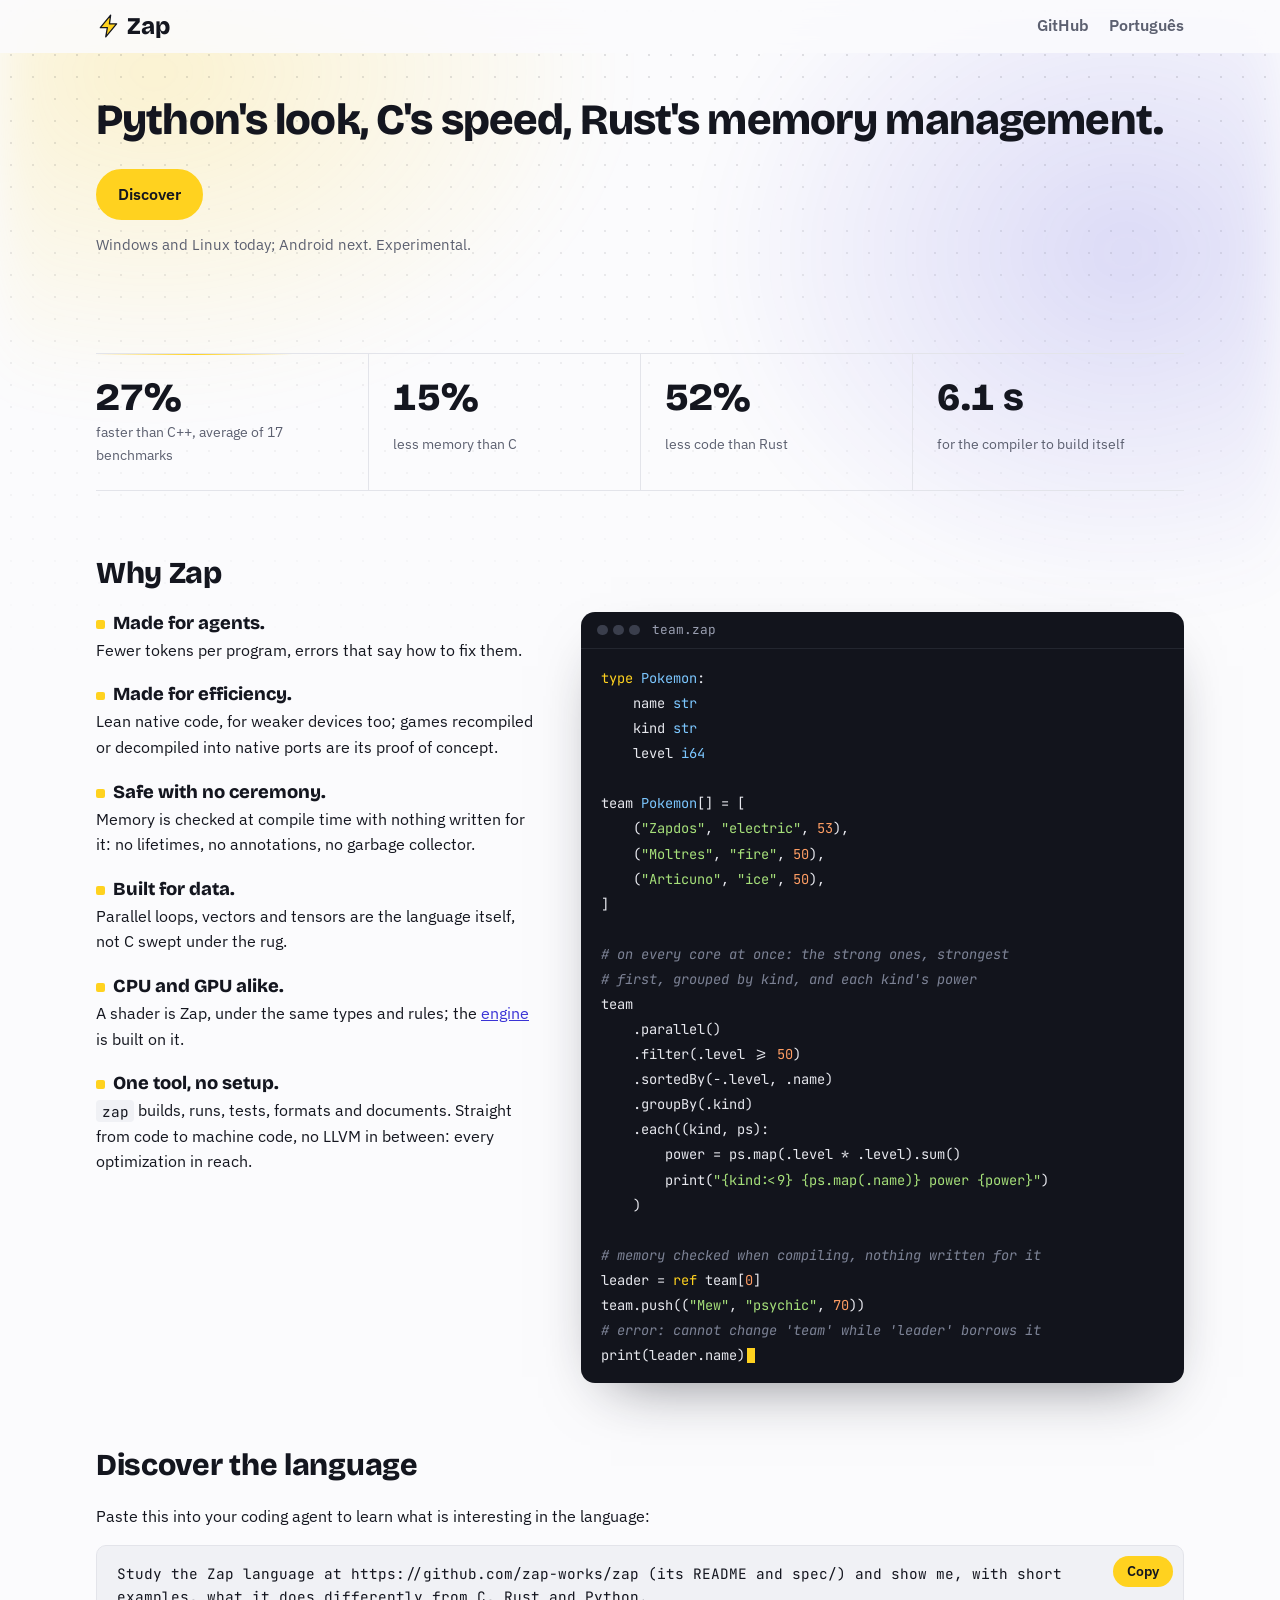
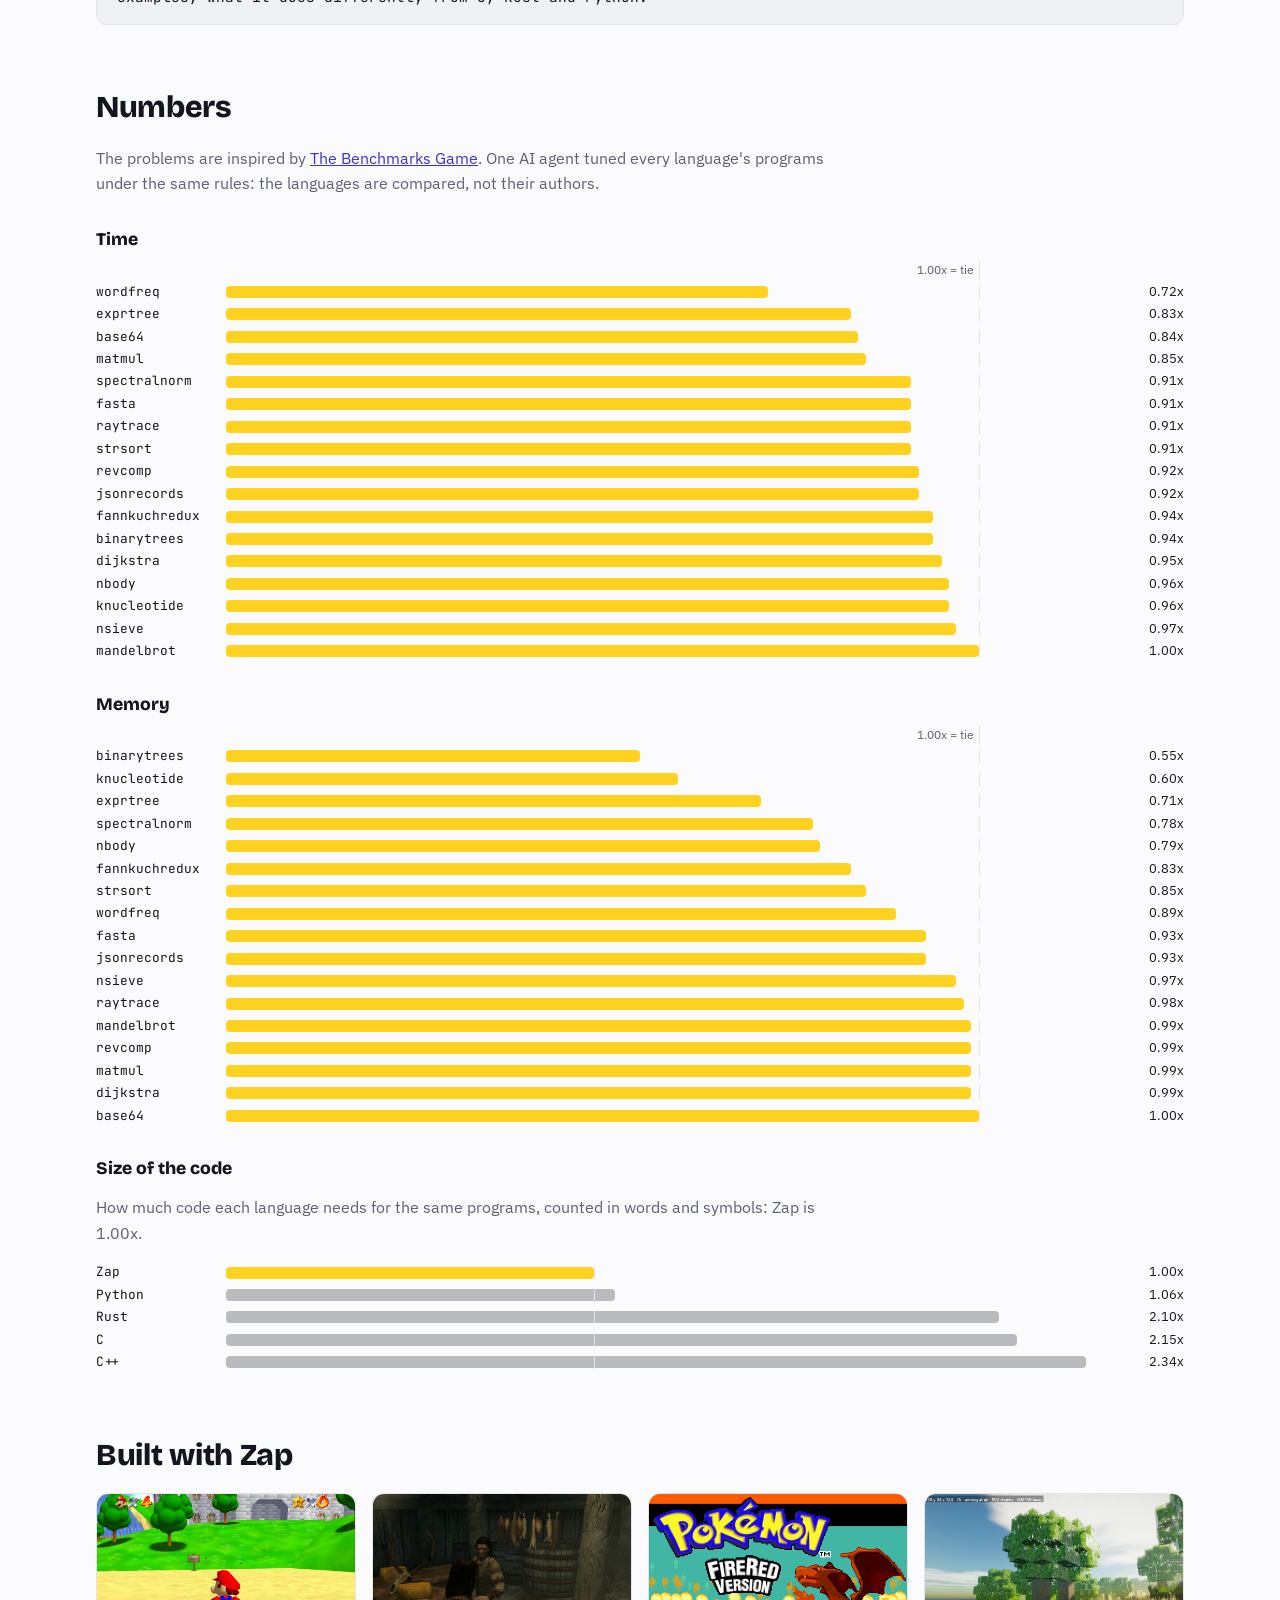
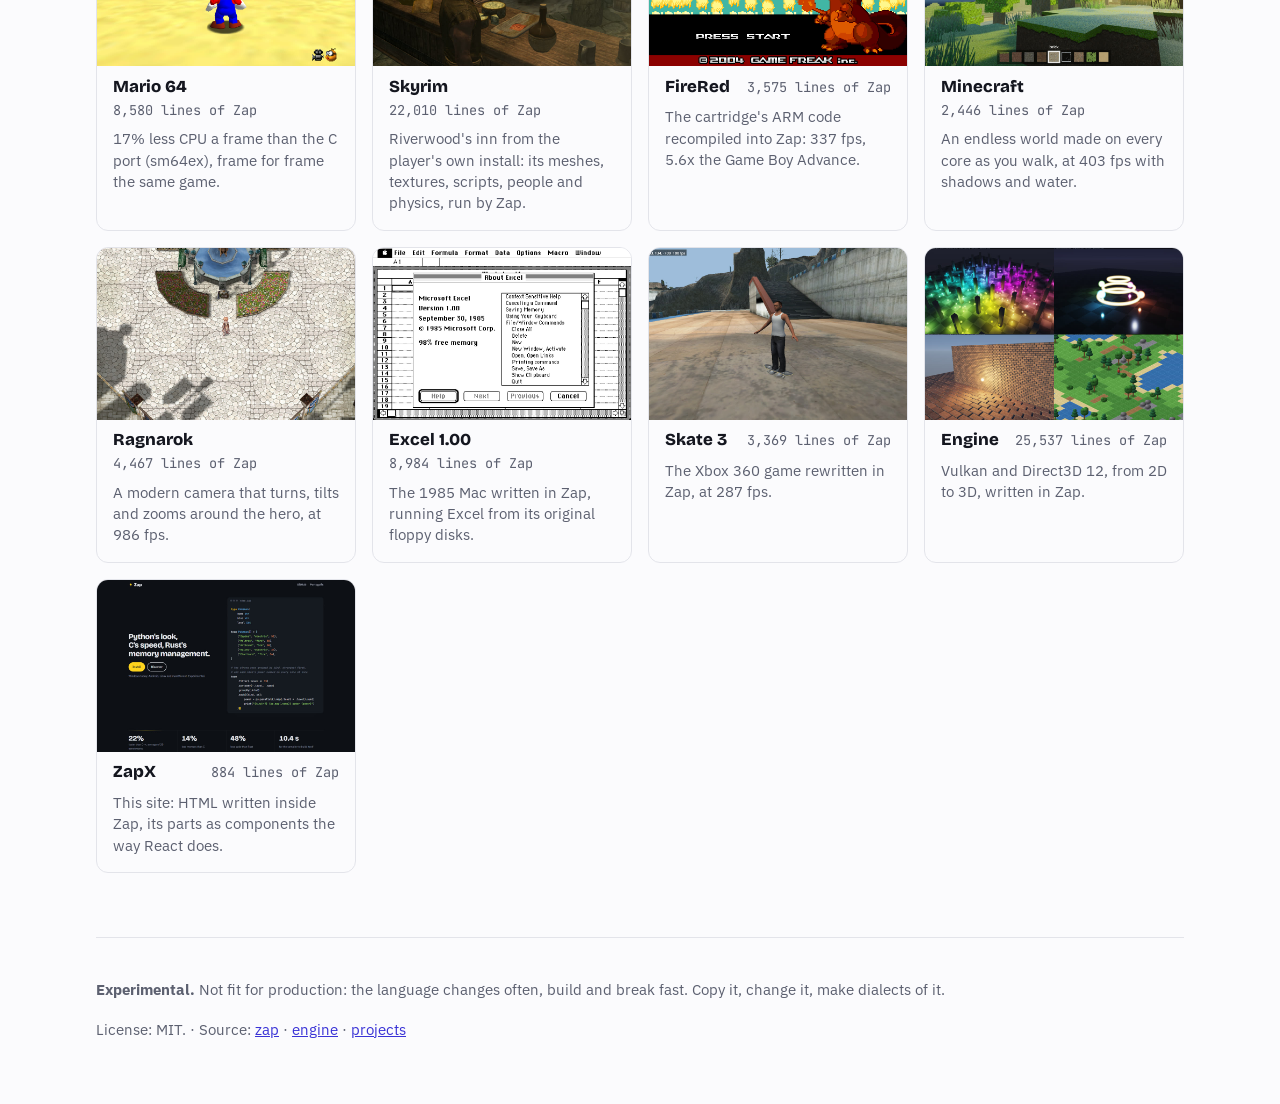
==== commit 5fdc4e33: "charts as SVG for the README, zap-works links" ====
--- a/en/index.html
+++ b/en/index.html
@@ -1,4 +1,4 @@
-<!DOCTYPE html><html lang="en"><head><meta charset="utf-8"><meta name="viewport" content="width=device-width, initial-scale=1"><title>Zap</title><link rel="icon" href="../logo.svg" type="image/svg+xml"><meta name="description" content="Python's look, C's speed, Rust's memory management."><link rel="alternate" hreflang="pt" href="../pt/index.html"><link rel="preconnect" href="https://fonts.googleapis.com"><link rel="preconnect" href="https://fonts.gstatic.com" crossorigin=""><link rel="stylesheet" href="https://fonts.googleapis.com/css2?family=Bricolage+Grotesque:opsz,wght@12..96,500;12..96,800&amp;family=IBM+Plex+Sans:wght@400;600&amp;family=JetBrains+Mono:wght@400;600&amp;display=swap"><link rel="stylesheet" href="../style.css"></head><body><nav class="top"><div class="inner"><a class="mark" href="./"><img class="logo" src="../logo.svg" alt="">Zap</a><span class="navlinks"><a href="https://github.com/zap-kit/zap">GitHub</a><a href="../pt/index.html" hreflang="pt" lang="pt">Português</a></span></div></nav><div class="wrap"><header class="hero"><div class="pitch"><h1>Python's look, C's speed, Rust's memory management.</h1><p class="actions"><a class="btn primary" href="#discover">Discover</a></p><p class="note">Windows and Linux today; Android next. Experimental.</p></div></header><section class="stats" aria-label="Numbers"><div class="stat"><b data-count="27%">27%</b><span>faster than C++, average of 17 benchmarks</span></div><div class="stat"><b data-count="15%">15%</b><span>less memory than C</span></div><div class="stat"><b data-count="52%">52%</b><span>less code than Rust</span></div><div class="stat"><b data-count="6.1 s">6.1 s</b><span>for the compiler to build itself</span></div></section><section class="reveal"><h2>Why Zap</h2><div class="why"><ul class="points"><li><strong>Made for agents.</strong> Fewer tokens per program, errors that say how to fix them.</li><li><strong>Made for efficiency.</strong> Lean native code, for weaker devices too; games recompiled or decompiled into native ports are its proof of concept.</li><li><strong>Safe with no ceremony.</strong> Memory is checked at compile time with nothing written for it: no lifetimes, no annotations, no garbage collector.</li><li><strong>Built for data.</strong> Parallel loops, vectors and tensors are the language itself, not C swept under the rug.</li><li><strong>CPU and GPU alike.</strong> A shader is Zap, under the same types and rules; the <a href="https://github.com/zap-kit/zap/tree/main/engine">engine</a> is built on it.</li><li><strong>One tool, no setup.</strong> <code>zap</code> builds, runs, tests, formats and documents. Straight from code to machine code, no LLVM in between: every optimization in reach.</li></ul><figure class="editor"><figcaption><span class="dots"><i></i><i></i><i></i></span>team.zap</figcaption><pre><code><span class="k">type</span> <span class="t">Pokemon</span>:
+<!DOCTYPE html><html lang="en"><head><meta charset="utf-8"><meta name="viewport" content="width=device-width, initial-scale=1"><title>Zap</title><link rel="icon" href="../logo.svg" type="image/svg+xml"><meta name="description" content="Python's look, C's speed, Rust's memory management."><link rel="alternate" hreflang="pt" href="../pt/index.html"><link rel="preconnect" href="https://fonts.googleapis.com"><link rel="preconnect" href="https://fonts.gstatic.com" crossorigin=""><link rel="stylesheet" href="https://fonts.googleapis.com/css2?family=Bricolage+Grotesque:opsz,wght@12..96,500;12..96,800&amp;family=IBM+Plex+Sans:wght@400;600&amp;family=JetBrains+Mono:wght@400;600&amp;display=swap"><link rel="stylesheet" href="../style.css"></head><body><nav class="top"><div class="inner"><a class="mark" href="./"><img class="logo" src="../logo.svg" alt="">Zap</a><span class="navlinks"><a href="https://github.com/zap-works/zap">GitHub</a><a href="../pt/index.html" hreflang="pt" lang="pt">Português</a></span></div></nav><div class="wrap"><header class="hero"><div class="pitch"><h1>Python's look, C's speed, Rust's memory management.</h1><p class="actions"><a class="btn primary" href="#discover">Discover</a></p><p class="note">Windows and Linux today; Android next. Experimental.</p></div></header><section class="stats" aria-label="Numbers"><div class="stat"><b data-count="27%">27%</b><span>faster than C++, average of 17 benchmarks</span></div><div class="stat"><b data-count="15%">15%</b><span>less memory than C</span></div><div class="stat"><b data-count="52%">52%</b><span>less code than Rust</span></div><div class="stat"><b data-count="6.1 s">6.1 s</b><span>for the compiler to build itself</span></div></section><section class="reveal"><h2>Why Zap</h2><div class="why"><ul class="points"><li><strong>Made for agents.</strong> Fewer tokens per program, errors that say how to fix them.</li><li><strong>Made for efficiency.</strong> Lean native code, for weaker devices too; games recompiled or decompiled into native ports are its proof of concept.</li><li><strong>Safe with no ceremony.</strong> Memory is checked at compile time with nothing written for it: no lifetimes, no annotations, no garbage collector.</li><li><strong>Built for data.</strong> Parallel loops, vectors and tensors are the language itself, not C swept under the rug.</li><li><strong>CPU and GPU alike.</strong> A shader is Zap, under the same types and rules; the <a href="https://github.com/zap-works/zap/tree/main/engine">engine</a> is built on it.</li><li><strong>One tool, no setup.</strong> <code>zap</code> builds, runs, tests, formats and documents. Straight from code to machine code, no LLVM in between: every optimization in reach.</li></ul><figure class="editor"><figcaption><span class="dots"><i></i><i></i><i></i></span>team.zap</figcaption><pre><code><span class="k">type</span> <span class="t">Pokemon</span>:
 	name <span class="t">str</span>
 	kind <span class="t">str</span>
 	level <span class="t">i64</span>
@@ -25,7 +25,7 @@
 leader = <span class="k">ref</span> team[<span class="n">0</span>]
 team.push((<span class="s">"Mew"</span>, <span class="s">"psychic"</span>, <span class="n">70</span>))
 <span class="c"># error: cannot change 'team' while 'leader' borrows it</span>
-print(leader.name)<span class="cursor" aria-hidden="true"></span></code></pre></figure></div></section><section class="reveal" id="discover"><h2>Discover the language</h2><p>Paste this into your coding agent to learn what is interesting in the language:</p><div class="copybox"><pre id="discoverPrompt">Study the Zap language at https://github.com/zap-kit/zap (its README and spec/) and show me, with short examples, what it does differently from C, Rust and Python.</pre><button type="button" data-copy="discoverPrompt" data-done="Copied">Copy</button></div></section><section class="reveal"><h2>Numbers</h2><p class="intro">The problems are inspired by <a href="https://benchmarksgame-team.pages.debian.net/benchmarksgame/">The Benchmarks Game</a>. One AI agent tuned every language's programs under the same rules: the languages are compared, not their authors.</p><h3>Time</h3><div class="linechart"><ul class="chart" style="--tie: 83.3%" aria-label="Time"><li class="row axis" aria-hidden="true"><span></span><div class="track"><span class="tie">1.00x = tie</span></div><span></span></li><li class="row" tabindex="0"><span class="name">wordfreq</span><div class="track"><div class="bar" style="--w: 60.0%"></div></div><span class="value">0.72x</span><span class="tip-box" role="tooltip"><span class="tip-about">Counts how often each word appears in a big text.</span>C 0.58x · C++ 0.34x · Rust 0.72x · Python 0.07x</span></li><li class="row" tabindex="0"><span class="name">exprtree</span><div class="track"><div class="bar" style="--w: 69.2%"></div></div><span class="value">0.83x</span><span class="tip-box" role="tooltip"><span class="tip-about">Reads math expressions and works out their results.</span>C 0.70x · C++ 0.83x · Rust 0.80x · Python 0.04x</span></li><li class="row" tabindex="0"><span class="name">base64</span><div class="track"><div class="bar" style="--w: 70.0%"></div></div><span class="value">0.84x</span><span class="tip-box" role="tooltip"><span class="tip-about">Turns data into plain text and back, as email attachments do.</span>C 0.82x · C++ 0.76x · Rust 0.84x · Python 0.01x</span></li><li class="row" tabindex="0"><span class="name">matmul</span><div class="track"><div class="bar" style="--w: 70.8%"></div></div><span class="value">0.85x</span><span class="tip-box" role="tooltip"><span class="tip-about">Multiplies two big tables of numbers.</span>C 0.85x · C++ 0.84x · Rust 0.66x · Python 0.00x</span></li><li class="row" tabindex="0"><span class="name">spectralnorm</span><div class="track"><div class="bar" style="--w: 75.8%"></div></div><span class="value">0.91x</span><span class="tip-box" role="tooltip"><span class="tip-about">Multiplies a huge grid of numbers over and over.</span>C 0.70x · C++ 0.91x · Rust 0.70x · Python 0.00x</span></li><li class="row" tabindex="0"><span class="name">fasta</span><div class="track"><div class="bar" style="--w: 75.8%"></div></div><span class="value">0.91x</span><span class="tip-box" role="tooltip"><span class="tip-about">Writes millions of random DNA letters.</span>C 0.72x · C++ 0.91x · Rust 0.87x · Python 0.02x</span></li><li class="row" tabindex="0"><span class="name">raytrace</span><div class="track"><div class="bar" style="--w: 75.8%"></div></div><span class="value">0.91x</span><span class="tip-box" role="tooltip"><span class="tip-about">Draws a 3D scene of balls with light and shadows.</span>C 0.91x · C++ 0.89x · Rust 0.61x · Python 0.00x</span></li><li class="row" tabindex="0"><span class="name">strsort</span><div class="track"><div class="bar" style="--w: 75.8%"></div></div><span class="value">0.91x</span><span class="tip-box" role="tooltip"><span class="tip-about">Puts millions of words in alphabetical order.</span>C 0.91x · C++ 0.81x · Rust 0.87x · Python 0.05x</span></li><li class="row" tabindex="0"><span class="name">revcomp</span><div class="track"><div class="bar" style="--w: 76.7%"></div></div><span class="value">0.92x</span><span class="tip-box" role="tooltip"><span class="tip-about">Reads DNA backwards and swaps each letter for its pair.</span>C 0.92x · C++ 0.43x · Rust 0.62x · Python 0.12x</span></li><li class="row" tabindex="0"><span class="name">jsonrecords</span><div class="track"><div class="bar" style="--w: 76.7%"></div></div><span class="value">0.92x</span><span class="tip-box" role="tooltip"><span class="tip-about">Saves a list of records as JSON text and reads it back.</span>C 0.60x · C++ 0.92x · Rust 0.50x · Python 0.09x</span></li><li class="row" tabindex="0"><span class="name">fannkuchredux</span><div class="track"><div class="bar" style="--w: 78.3%"></div></div><span class="value">0.94x</span><span class="tip-box" role="tooltip"><span class="tip-about">Shuffles a deck of cards every possible way and flips them.</span>C 0.91x · C++ 0.91x · Rust 0.94x · Python 0.01x</span></li><li class="row" tabindex="0"><span class="name">binarytrees</span><div class="track"><div class="bar" style="--w: 78.3%"></div></div><span class="value">0.94x</span><span class="tip-box" role="tooltip"><span class="tip-about">Builds and throws away millions of little trees of data.</span>C 0.11x · C++ 0.94x · Rust 0.77x · Python 0.04x</span></li><li class="row" tabindex="0"><span class="name">dijkstra</span><div class="track"><div class="bar" style="--w: 79.2%"></div></div><span class="value">0.95x</span><span class="tip-box" role="tooltip"><span class="tip-about">Finds the shortest way across a big map, as a GPS does.</span>C 0.71x · C++ 0.65x · Rust 0.95x · Python 0.02x</span></li><li class="row" tabindex="0"><span class="name">nbody</span><div class="track"><div class="bar" style="--w: 80.0%"></div></div><span class="value">0.96x</span><span class="tip-box" role="tooltip"><span class="tip-about">Moves the planets around the Sun, step by step.</span>C 0.96x · C++ 0.89x · Rust 0.85x · Python 0.00x</span></li><li class="row" tabindex="0"><span class="name">knucleotide</span><div class="track"><div class="bar" style="--w: 80.0%"></div></div><span class="value">0.96x</span><span class="tip-box" role="tooltip"><span class="tip-about">Counts the short pieces that repeat in a long DNA text.</span>C 0.70x · C++ 0.89x · Rust 0.96x · Python 0.06x</span></li><li class="row" tabindex="0"><span class="name">nsieve</span><div class="track"><div class="bar" style="--w: 80.8%"></div></div><span class="value">0.97x</span><span class="tip-box" role="tooltip"><span class="tip-about">Finds every prime number up to a few million.</span>C 0.95x · C++ 0.97x · Rust 0.83x · Python 0.01x</span></li><li class="row" tabindex="0"><span class="name">mandelbrot</span><div class="track"><div class="bar" style="--w: 83.3%"></div></div><span class="value">1.00x</span><span class="tip-box" role="tooltip"><span class="tip-about">Draws a famous fractal picture, pixel by pixel.</span>C 0.63x · C++ 0.98x · Rust 1.00x · Python 0.00x</span></li></ul></div><h3>Memory</h3><div class="linechart"><ul class="chart" style="--tie: 83.3%" aria-label="Memory"><li class="row axis" aria-hidden="true"><span></span><div class="track"><span class="tie">1.00x = tie</span></div><span></span></li><li class="row" tabindex="0"><span class="name">binarytrees</span><div class="track"><div class="bar" style="--w: 45.8%"></div></div><span class="value">0.55x</span><span class="tip-box" role="tooltip"><span class="tip-about">Builds and throws away millions of little trees of data.</span>C 0.55x · C++ 0.43x · Rust 0.50x · Python 0.52x</span></li><li class="row" tabindex="0"><span class="name">knucleotide</span><div class="track"><div class="bar" style="--w: 50.0%"></div></div><span class="value">0.60x</span><span class="tip-box" role="tooltip"><span class="tip-about">Counts the short pieces that repeat in a long DNA text.</span>C 0.60x · C++ 0.53x · Rust 0.46x · Python 0.31x</span></li><li class="row" tabindex="0"><span class="name">exprtree</span><div class="track"><div class="bar" style="--w: 59.2%"></div></div><span class="value">0.71x</span><span class="tip-box" role="tooltip"><span class="tip-about">Reads math expressions and works out their results.</span>C 0.68x · C++ 0.71x · Rust 0.67x · Python 0.08x</span></li><li class="row" tabindex="0"><span class="name">spectralnorm</span><div class="track"><div class="bar" style="--w: 65.0%"></div></div><span class="value">0.78x</span><span class="tip-box" role="tooltip"><span class="tip-about">Multiplies a huge grid of numbers over and over.</span>C 0.77x · C++ 0.78x · Rust 0.67x · Python 0.18x</span></li><li class="row" tabindex="0"><span class="name">nbody</span><div class="track"><div class="bar" style="--w: 65.8%"></div></div><span class="value">0.79x</span><span class="tip-box" role="tooltip"><span class="tip-about">Moves the planets around the Sun, step by step.</span>C 0.78x · C++ 0.79x · Rust 0.68x · Python 0.30x</span></li><li class="row" tabindex="0"><span class="name">fannkuchredux</span><div class="track"><div class="bar" style="--w: 69.2%"></div></div><span class="value">0.83x</span><span class="tip-box" role="tooltip"><span class="tip-about">Shuffles a deck of cards every possible way and flips them.</span>C 0.83x · C++ 0.76x · Rust 0.68x · Python 0.19x</span></li><li class="row" tabindex="0"><span class="name">strsort</span><div class="track"><div class="bar" style="--w: 70.8%"></div></div><span class="value">0.85x</span><span class="tip-box" role="tooltip"><span class="tip-about">Puts millions of words in alphabetical order.</span>C 0.85x · C++ 0.37x · Rust 0.43x · Python 0.34x</span></li><li class="row" tabindex="0"><span class="name">wordfreq</span><div class="track"><div class="bar" style="--w: 74.2%"></div></div><span class="value">0.89x</span><span class="tip-box" role="tooltip"><span class="tip-about">Counts how often each word appears in a big text.</span>C 0.89x · C++ 0.64x · Rust 0.63x · Python 0.11x</span></li><li class="row" tabindex="0"><span class="name">fasta</span><div class="track"><div class="bar" style="--w: 77.5%"></div></div><span class="value">0.93x</span><span class="tip-box" role="tooltip"><span class="tip-about">Writes millions of random DNA letters.</span>C 0.93x · C++ 0.62x · Rust 0.76x · Python 0.21x</span></li><li class="row" tabindex="0"><span class="name">jsonrecords</span><div class="track"><div class="bar" style="--w: 77.5%"></div></div><span class="value">0.93x</span><span class="tip-box" role="tooltip"><span class="tip-about">Saves a list of records as JSON text and reads it back.</span>C 0.93x · C++ 0.81x · Rust 0.73x · Python 0.32x</span></li><li class="row" tabindex="0"><span class="name">nsieve</span><div class="track"><div class="bar" style="--w: 80.8%"></div></div><span class="value">0.97x</span><span class="tip-box" role="tooltip"><span class="tip-about">Finds every prime number up to a few million.</span>C 0.97x · C++ 0.97x · Rust 0.93x · Python 0.63x</span></li><li class="row" tabindex="0"><span class="name">raytrace</span><div class="track"><div class="bar" style="--w: 81.7%"></div></div><span class="value">0.98x</span><span class="tip-box" role="tooltip"><span class="tip-about">Draws a 3D scene of balls with light and shadows.</span>C 0.98x · C++ 0.97x · Rust 0.87x · Python 0.39x</span></li><li class="row" tabindex="0"><span class="name">mandelbrot</span><div class="track"><div class="bar" style="--w: 82.5%"></div></div><span class="value">0.99x</span><span class="tip-box" role="tooltip"><span class="tip-about">Draws a famous fractal picture, pixel by pixel.</span>C 0.99x · C++ 0.97x · Rust 0.98x · Python 1.79x</span></li><li class="row" tabindex="0"><span class="name">revcomp</span><div class="track"><div class="bar" style="--w: 82.5%"></div></div><span class="value">0.99x</span><span class="tip-box" role="tooltip"><span class="tip-about">Reads DNA backwards and swaps each letter for its pair.</span>C 0.99x · C++ 0.98x · Rust 0.98x · Python 0.36x</span></li><li class="row" tabindex="0"><span class="name">matmul</span><div class="track"><div class="bar" style="--w: 82.5%"></div></div><span class="value">0.99x</span><span class="tip-box" role="tooltip"><span class="tip-about">Multiplies two big tables of numbers.</span>C 0.99x · C++ 0.98x · Rust 0.97x · Python 0.20x</span></li><li class="row" tabindex="0"><span class="name">dijkstra</span><div class="track"><div class="bar" style="--w: 82.5%"></div></div><span class="value">0.99x</span><span class="tip-box" role="tooltip"><span class="tip-about">Finds the shortest way across a big map, as a GPS does.</span>C 0.99x · C++ 0.99x · Rust 0.99x · Python 0.11x</span></li><li class="row" tabindex="0"><span class="name">base64</span><div class="track"><div class="bar" style="--w: 83.3%"></div></div><span class="value">1.00x</span><span class="tip-box" role="tooltip"><span class="tip-about">Turns data into plain text and back, as email attachments do.</span>C 1.00x · C++ 1.00x · Rust 1.00x · Python 0.16x</span></li></ul></div><h3>Size of the code</h3><p class="intro">How much code each language needs for the same programs, counted in words and symbols: Zap is 1.00x.</p><div class="linechart"><ul class="chart" style="--tie: 40.7%" aria-label="Size of the code"><li class="row" tabindex="0"><span class="name">Zap</span><div class="track"><div class="bar" style="--w: 40.7%"></div></div><span class="value">1.00x</span></li><li class="row" tabindex="0"><span class="name">Python</span><div class="track"><div class="bar muted" style="--w: 43.1%"></div></div><span class="value">1.06x</span></li><li class="row" tabindex="0"><span class="name">Rust</span><div class="track"><div class="bar muted" style="--w: 85.5%"></div></div><span class="value">2.10x</span></li><li class="row" tabindex="0"><span class="name">C</span><div class="track"><div class="bar muted" style="--w: 87.5%"></div></div><span class="value">2.15x</span></li><li class="row" tabindex="0"><span class="name">C++</span><div class="track"><div class="bar muted" style="--w: 95.2%"></div></div><span class="value">2.34x</span></li></ul></div></section><section class="reveal"><h2>Built with Zap</h2><ul class="built"><li><img src="../thumbs/mario.jpg" alt="" loading="lazy"><div class="built-name"><a href="https://github.com/zap-kit/zap/tree/main/projects/mario">Mario 64</a><span>8,580 lines of Zap</span></div><p>17% less CPU a frame than the C port (sm64ex), frame for frame the same game.</p></li><li><img src="../thumbs/skyrim.jpg" alt="" loading="lazy"><div class="built-name"><a href="https://github.com/zap-kit/zap/tree/main/projects/skyrim">Skyrim</a><span>22,010 lines of Zap</span></div><p>Riverwood's inn from the player's own install: its meshes, textures, scripts, people and physics, run by Zap.</p></li><li><img src="../thumbs/firered.jpg" alt="" loading="lazy"><div class="built-name"><a href="https://github.com/zap-kit/zap/tree/main/projects/firered">FireRed</a><span>3,575 lines of Zap</span></div><p>The cartridge's ARM code recompiled into Zap: 337 fps, 5.6x the Game Boy Advance.</p></li><li><img src="../thumbs/minecraft.jpg" alt="" loading="lazy"><div class="built-name"><a href="https://github.com/zap-kit/zap/tree/main/projects/minecraft">Minecraft</a><span>2,446 lines of Zap</span></div><p>An endless world made on every core as you walk, at 403 fps with shadows and water.</p></li><li><img src="../thumbs/ragnarok.jpg" alt="" loading="lazy"><div class="built-name"><a href="https://github.com/zap-kit/zap/tree/main/projects/ragnarok">Ragnarok</a><span>4,467 lines of Zap</span></div><p>A modern camera that turns, tilts and zooms around the hero, at 986 fps.</p></li><li><img src="../thumbs/excel1.jpg" alt="" loading="lazy"><div class="built-name"><a href="https://github.com/zap-kit/zap/tree/main/projects/excel1">Excel 1.00</a><span>8,984 lines of Zap</span></div><p>The 1985 Mac written in Zap, running Excel from its original floppy disks.</p></li><li><img src="../thumbs/skate3.jpg" alt="" loading="lazy"><div class="built-name"><a href="https://github.com/zap-kit/zap/tree/main/projects/skate3">Skate 3</a><span>3,369 lines of Zap</span></div><p>The Xbox 360 game rewritten in Zap, at 287 fps.</p></li><li><img src="../thumbs/engine.jpg" alt="" loading="lazy"><div class="built-name"><a href="https://github.com/zap-kit/zap/tree/main/engine">Engine</a><span>25,537 lines of Zap</span></div><p>Vulkan and Direct3D 12, from 2D to 3D, written in Zap.</p></li><li><img src="../thumbs/zapx.jpg" alt="" loading="lazy"><div class="built-name"><a href="https://github.com/zap-kit/zap/tree/main/projects/site">ZapX</a><span>884 lines of Zap</span></div><p>This site: HTML written inside Zap, its parts as components the way React does.</p></li></ul></section><footer><p><strong>Experimental.</strong> Not fit for production: the language changes often, build and break fast. Copy it, change it, make dialects of it.</p><p>License: MIT. · Source: <a href="https://github.com/zap-kit/zap">zap</a> · <a href="https://github.com/zap-kit/zap/tree/main/engine">engine</a> · <a href="https://github.com/zap-kit/zap/tree/main/projects">projects</a></p></footer></div><script>(function () {
+print(leader.name)<span class="cursor" aria-hidden="true"></span></code></pre></figure></div></section><section class="reveal" id="discover"><h2>Discover the language</h2><p>Paste this into your coding agent to learn what is interesting in the language:</p><div class="copybox"><pre id="discoverPrompt">Study the Zap language at https://github.com/zap-works/zap (its README and spec/) and show me, with short examples, what it does differently from C, Rust and Python.</pre><button type="button" data-copy="discoverPrompt" data-done="Copied">Copy</button></div></section><section class="reveal"><h2>Numbers</h2><p class="intro">The problems are inspired by <a href="https://benchmarksgame-team.pages.debian.net/benchmarksgame/">The Benchmarks Game</a>. One AI agent tuned every language's programs under the same rules: the languages are compared, not their authors.</p><h3>Time</h3><div class="linechart"><ul class="chart" style="--tie: 83.3%" aria-label="Time"><li class="row axis" aria-hidden="true"><span></span><div class="track"><span class="tie">1.00x = tie</span></div><span></span></li><li class="row" tabindex="0"><span class="name">wordfreq</span><div class="track"><div class="bar" style="--w: 60.0%"></div></div><span class="value">0.72x</span><span class="tip-box" role="tooltip"><span class="tip-about">Counts how often each word appears in a big text.</span>C 0.58x · C++ 0.34x · Rust 0.72x · Python 0.07x</span></li><li class="row" tabindex="0"><span class="name">exprtree</span><div class="track"><div class="bar" style="--w: 69.2%"></div></div><span class="value">0.83x</span><span class="tip-box" role="tooltip"><span class="tip-about">Reads math expressions and works out their results.</span>C 0.70x · C++ 0.83x · Rust 0.80x · Python 0.04x</span></li><li class="row" tabindex="0"><span class="name">base64</span><div class="track"><div class="bar" style="--w: 70.0%"></div></div><span class="value">0.84x</span><span class="tip-box" role="tooltip"><span class="tip-about">Turns data into plain text and back, as email attachments do.</span>C 0.82x · C++ 0.76x · Rust 0.84x · Python 0.01x</span></li><li class="row" tabindex="0"><span class="name">matmul</span><div class="track"><div class="bar" style="--w: 70.8%"></div></div><span class="value">0.85x</span><span class="tip-box" role="tooltip"><span class="tip-about">Multiplies two big tables of numbers.</span>C 0.85x · C++ 0.84x · Rust 0.66x · Python 0.00x</span></li><li class="row" tabindex="0"><span class="name">spectralnorm</span><div class="track"><div class="bar" style="--w: 75.8%"></div></div><span class="value">0.91x</span><span class="tip-box" role="tooltip"><span class="tip-about">Multiplies a huge grid of numbers over and over.</span>C 0.70x · C++ 0.91x · Rust 0.70x · Python 0.00x</span></li><li class="row" tabindex="0"><span class="name">fasta</span><div class="track"><div class="bar" style="--w: 75.8%"></div></div><span class="value">0.91x</span><span class="tip-box" role="tooltip"><span class="tip-about">Writes millions of random DNA letters.</span>C 0.72x · C++ 0.91x · Rust 0.87x · Python 0.02x</span></li><li class="row" tabindex="0"><span class="name">raytrace</span><div class="track"><div class="bar" style="--w: 75.8%"></div></div><span class="value">0.91x</span><span class="tip-box" role="tooltip"><span class="tip-about">Draws a 3D scene of balls with light and shadows.</span>C 0.91x · C++ 0.89x · Rust 0.61x · Python 0.00x</span></li><li class="row" tabindex="0"><span class="name">strsort</span><div class="track"><div class="bar" style="--w: 75.8%"></div></div><span class="value">0.91x</span><span class="tip-box" role="tooltip"><span class="tip-about">Puts millions of words in alphabetical order.</span>C 0.91x · C++ 0.81x · Rust 0.87x · Python 0.05x</span></li><li class="row" tabindex="0"><span class="name">revcomp</span><div class="track"><div class="bar" style="--w: 76.7%"></div></div><span class="value">0.92x</span><span class="tip-box" role="tooltip"><span class="tip-about">Reads DNA backwards and swaps each letter for its pair.</span>C 0.92x · C++ 0.43x · Rust 0.62x · Python 0.12x</span></li><li class="row" tabindex="0"><span class="name">jsonrecords</span><div class="track"><div class="bar" style="--w: 76.7%"></div></div><span class="value">0.92x</span><span class="tip-box" role="tooltip"><span class="tip-about">Saves a list of records as JSON text and reads it back.</span>C 0.60x · C++ 0.92x · Rust 0.50x · Python 0.09x</span></li><li class="row" tabindex="0"><span class="name">fannkuchredux</span><div class="track"><div class="bar" style="--w: 78.3%"></div></div><span class="value">0.94x</span><span class="tip-box" role="tooltip"><span class="tip-about">Shuffles a deck of cards every possible way and flips them.</span>C 0.91x · C++ 0.91x · Rust 0.94x · Python 0.01x</span></li><li class="row" tabindex="0"><span class="name">binarytrees</span><div class="track"><div class="bar" style="--w: 78.3%"></div></div><span class="value">0.94x</span><span class="tip-box" role="tooltip"><span class="tip-about">Builds and throws away millions of little trees of data.</span>C 0.11x · C++ 0.94x · Rust 0.77x · Python 0.04x</span></li><li class="row" tabindex="0"><span class="name">dijkstra</span><div class="track"><div class="bar" style="--w: 79.2%"></div></div><span class="value">0.95x</span><span class="tip-box" role="tooltip"><span class="tip-about">Finds the shortest way across a big map, as a GPS does.</span>C 0.71x · C++ 0.65x · Rust 0.95x · Python 0.02x</span></li><li class="row" tabindex="0"><span class="name">nbody</span><div class="track"><div class="bar" style="--w: 80.0%"></div></div><span class="value">0.96x</span><span class="tip-box" role="tooltip"><span class="tip-about">Moves the planets around the Sun, step by step.</span>C 0.96x · C++ 0.89x · Rust 0.85x · Python 0.00x</span></li><li class="row" tabindex="0"><span class="name">knucleotide</span><div class="track"><div class="bar" style="--w: 80.0%"></div></div><span class="value">0.96x</span><span class="tip-box" role="tooltip"><span class="tip-about">Counts the short pieces that repeat in a long DNA text.</span>C 0.70x · C++ 0.89x · Rust 0.96x · Python 0.06x</span></li><li class="row" tabindex="0"><span class="name">nsieve</span><div class="track"><div class="bar" style="--w: 80.8%"></div></div><span class="value">0.97x</span><span class="tip-box" role="tooltip"><span class="tip-about">Finds every prime number up to a few million.</span>C 0.95x · C++ 0.97x · Rust 0.83x · Python 0.01x</span></li><li class="row" tabindex="0"><span class="name">mandelbrot</span><div class="track"><div class="bar" style="--w: 83.3%"></div></div><span class="value">1.00x</span><span class="tip-box" role="tooltip"><span class="tip-about">Draws a famous fractal picture, pixel by pixel.</span>C 0.63x · C++ 0.98x · Rust 1.00x · Python 0.00x</span></li></ul></div><h3>Memory</h3><div class="linechart"><ul class="chart" style="--tie: 83.3%" aria-label="Memory"><li class="row axis" aria-hidden="true"><span></span><div class="track"><span class="tie">1.00x = tie</span></div><span></span></li><li class="row" tabindex="0"><span class="name">binarytrees</span><div class="track"><div class="bar" style="--w: 45.8%"></div></div><span class="value">0.55x</span><span class="tip-box" role="tooltip"><span class="tip-about">Builds and throws away millions of little trees of data.</span>C 0.55x · C++ 0.43x · Rust 0.50x · Python 0.52x</span></li><li class="row" tabindex="0"><span class="name">knucleotide</span><div class="track"><div class="bar" style="--w: 50.0%"></div></div><span class="value">0.60x</span><span class="tip-box" role="tooltip"><span class="tip-about">Counts the short pieces that repeat in a long DNA text.</span>C 0.60x · C++ 0.53x · Rust 0.46x · Python 0.31x</span></li><li class="row" tabindex="0"><span class="name">exprtree</span><div class="track"><div class="bar" style="--w: 59.2%"></div></div><span class="value">0.71x</span><span class="tip-box" role="tooltip"><span class="tip-about">Reads math expressions and works out their results.</span>C 0.68x · C++ 0.71x · Rust 0.67x · Python 0.08x</span></li><li class="row" tabindex="0"><span class="name">spectralnorm</span><div class="track"><div class="bar" style="--w: 65.0%"></div></div><span class="value">0.78x</span><span class="tip-box" role="tooltip"><span class="tip-about">Multiplies a huge grid of numbers over and over.</span>C 0.77x · C++ 0.78x · Rust 0.67x · Python 0.18x</span></li><li class="row" tabindex="0"><span class="name">nbody</span><div class="track"><div class="bar" style="--w: 65.8%"></div></div><span class="value">0.79x</span><span class="tip-box" role="tooltip"><span class="tip-about">Moves the planets around the Sun, step by step.</span>C 0.78x · C++ 0.79x · Rust 0.68x · Python 0.30x</span></li><li class="row" tabindex="0"><span class="name">fannkuchredux</span><div class="track"><div class="bar" style="--w: 69.2%"></div></div><span class="value">0.83x</span><span class="tip-box" role="tooltip"><span class="tip-about">Shuffles a deck of cards every possible way and flips them.</span>C 0.83x · C++ 0.76x · Rust 0.68x · Python 0.19x</span></li><li class="row" tabindex="0"><span class="name">strsort</span><div class="track"><div class="bar" style="--w: 70.8%"></div></div><span class="value">0.85x</span><span class="tip-box" role="tooltip"><span class="tip-about">Puts millions of words in alphabetical order.</span>C 0.85x · C++ 0.37x · Rust 0.43x · Python 0.34x</span></li><li class="row" tabindex="0"><span class="name">wordfreq</span><div class="track"><div class="bar" style="--w: 74.2%"></div></div><span class="value">0.89x</span><span class="tip-box" role="tooltip"><span class="tip-about">Counts how often each word appears in a big text.</span>C 0.89x · C++ 0.64x · Rust 0.63x · Python 0.11x</span></li><li class="row" tabindex="0"><span class="name">fasta</span><div class="track"><div class="bar" style="--w: 77.5%"></div></div><span class="value">0.93x</span><span class="tip-box" role="tooltip"><span class="tip-about">Writes millions of random DNA letters.</span>C 0.93x · C++ 0.62x · Rust 0.76x · Python 0.21x</span></li><li class="row" tabindex="0"><span class="name">jsonrecords</span><div class="track"><div class="bar" style="--w: 77.5%"></div></div><span class="value">0.93x</span><span class="tip-box" role="tooltip"><span class="tip-about">Saves a list of records as JSON text and reads it back.</span>C 0.93x · C++ 0.81x · Rust 0.73x · Python 0.32x</span></li><li class="row" tabindex="0"><span class="name">nsieve</span><div class="track"><div class="bar" style="--w: 80.8%"></div></div><span class="value">0.97x</span><span class="tip-box" role="tooltip"><span class="tip-about">Finds every prime number up to a few million.</span>C 0.97x · C++ 0.97x · Rust 0.93x · Python 0.63x</span></li><li class="row" tabindex="0"><span class="name">raytrace</span><div class="track"><div class="bar" style="--w: 81.7%"></div></div><span class="value">0.98x</span><span class="tip-box" role="tooltip"><span class="tip-about">Draws a 3D scene of balls with light and shadows.</span>C 0.98x · C++ 0.97x · Rust 0.87x · Python 0.39x</span></li><li class="row" tabindex="0"><span class="name">mandelbrot</span><div class="track"><div class="bar" style="--w: 82.5%"></div></div><span class="value">0.99x</span><span class="tip-box" role="tooltip"><span class="tip-about">Draws a famous fractal picture, pixel by pixel.</span>C 0.99x · C++ 0.97x · Rust 0.98x · Python 1.79x</span></li><li class="row" tabindex="0"><span class="name">revcomp</span><div class="track"><div class="bar" style="--w: 82.5%"></div></div><span class="value">0.99x</span><span class="tip-box" role="tooltip"><span class="tip-about">Reads DNA backwards and swaps each letter for its pair.</span>C 0.99x · C++ 0.98x · Rust 0.98x · Python 0.36x</span></li><li class="row" tabindex="0"><span class="name">matmul</span><div class="track"><div class="bar" style="--w: 82.5%"></div></div><span class="value">0.99x</span><span class="tip-box" role="tooltip"><span class="tip-about">Multiplies two big tables of numbers.</span>C 0.99x · C++ 0.98x · Rust 0.97x · Python 0.20x</span></li><li class="row" tabindex="0"><span class="name">dijkstra</span><div class="track"><div class="bar" style="--w: 82.5%"></div></div><span class="value">0.99x</span><span class="tip-box" role="tooltip"><span class="tip-about">Finds the shortest way across a big map, as a GPS does.</span>C 0.99x · C++ 0.99x · Rust 0.99x · Python 0.11x</span></li><li class="row" tabindex="0"><span class="name">base64</span><div class="track"><div class="bar" style="--w: 83.3%"></div></div><span class="value">1.00x</span><span class="tip-box" role="tooltip"><span class="tip-about">Turns data into plain text and back, as email attachments do.</span>C 1.00x · C++ 1.00x · Rust 1.00x · Python 0.16x</span></li></ul></div><h3>Size of the code</h3><p class="intro">How much code each language needs for the same programs, counted in words and symbols: Zap is 1.00x.</p><div class="linechart"><ul class="chart" style="--tie: 40.7%" aria-label="Size of the code"><li class="row" tabindex="0"><span class="name">Zap</span><div class="track"><div class="bar" style="--w: 40.7%"></div></div><span class="value">1.00x</span></li><li class="row" tabindex="0"><span class="name">Python</span><div class="track"><div class="bar muted" style="--w: 43.1%"></div></div><span class="value">1.06x</span></li><li class="row" tabindex="0"><span class="name">Rust</span><div class="track"><div class="bar muted" style="--w: 85.5%"></div></div><span class="value">2.10x</span></li><li class="row" tabindex="0"><span class="name">C</span><div class="track"><div class="bar muted" style="--w: 87.5%"></div></div><span class="value">2.15x</span></li><li class="row" tabindex="0"><span class="name">C++</span><div class="track"><div class="bar muted" style="--w: 95.2%"></div></div><span class="value">2.34x</span></li></ul></div></section><section class="reveal"><h2>Built with Zap</h2><ul class="built"><li><img src="../thumbs/mario.jpg" alt="" loading="lazy"><div class="built-name"><a href="https://github.com/zap-works/zap/tree/main/projects/mario">Mario 64</a><span>8,580 lines of Zap</span></div><p>17% less CPU a frame than the C port (sm64ex), frame for frame the same game.</p></li><li><img src="../thumbs/skyrim.jpg" alt="" loading="lazy"><div class="built-name"><a href="https://github.com/zap-works/zap/tree/main/projects/skyrim">Skyrim</a><span>22,010 lines of Zap</span></div><p>Riverwood's inn from the player's own install: its meshes, textures, scripts, people and physics, run by Zap.</p></li><li><img src="../thumbs/firered.jpg" alt="" loading="lazy"><div class="built-name"><a href="https://github.com/zap-works/zap/tree/main/projects/firered">FireRed</a><span>3,575 lines of Zap</span></div><p>The cartridge's ARM code recompiled into Zap: 337 fps, 5.6x the Game Boy Advance.</p></li><li><img src="../thumbs/minecraft.jpg" alt="" loading="lazy"><div class="built-name"><a href="https://github.com/zap-works/zap/tree/main/projects/minecraft">Minecraft</a><span>2,446 lines of Zap</span></div><p>An endless world made on every core as you walk, at 403 fps with shadows and water.</p></li><li><img src="../thumbs/ragnarok.jpg" alt="" loading="lazy"><div class="built-name"><a href="https://github.com/zap-works/zap/tree/main/projects/ragnarok">Ragnarok</a><span>4,467 lines of Zap</span></div><p>A modern camera that turns, tilts and zooms around the hero, at 986 fps.</p></li><li><img src="../thumbs/excel1.jpg" alt="" loading="lazy"><div class="built-name"><a href="https://github.com/zap-works/zap/tree/main/projects/excel1">Excel 1.00</a><span>8,984 lines of Zap</span></div><p>The 1985 Mac written in Zap, running Excel from its original floppy disks.</p></li><li><img src="../thumbs/skate3.jpg" alt="" loading="lazy"><div class="built-name"><a href="https://github.com/zap-works/zap/tree/main/projects/skate3">Skate 3</a><span>3,369 lines of Zap</span></div><p>The Xbox 360 game rewritten in Zap, at 287 fps.</p></li><li><img src="../thumbs/engine.jpg" alt="" loading="lazy"><div class="built-name"><a href="https://github.com/zap-works/zap/tree/main/engine">Engine</a><span>25,537 lines of Zap</span></div><p>Vulkan and Direct3D 12, from 2D to 3D, written in Zap.</p></li><li><img src="../thumbs/zapx.jpg" alt="" loading="lazy"><div class="built-name"><a href="https://github.com/zap-works/zap/tree/main/projects/site">ZapX</a><span>884 lines of Zap</span></div><p>This site: HTML written inside Zap, its parts as components the way React does.</p></li></ul></section><footer><p><strong>Experimental.</strong> Not fit for production: the language changes often, build and break fast. Copy it, change it, make dialects of it.</p><p>License: MIT. · Source: <a href="https://github.com/zap-works/zap">zap</a> · <a href="https://github.com/zap-works/zap/tree/main/engine">engine</a> · <a href="https://github.com/zap-works/zap/tree/main/projects">projects</a></p></footer></div><script>(function () {
 var bar = document.querySelector(".top");
 function scrolled() { bar.classList.toggle("scrolled", window.scrollY > 4); }
 addEventListener("scroll", scrolled, { passive: true });
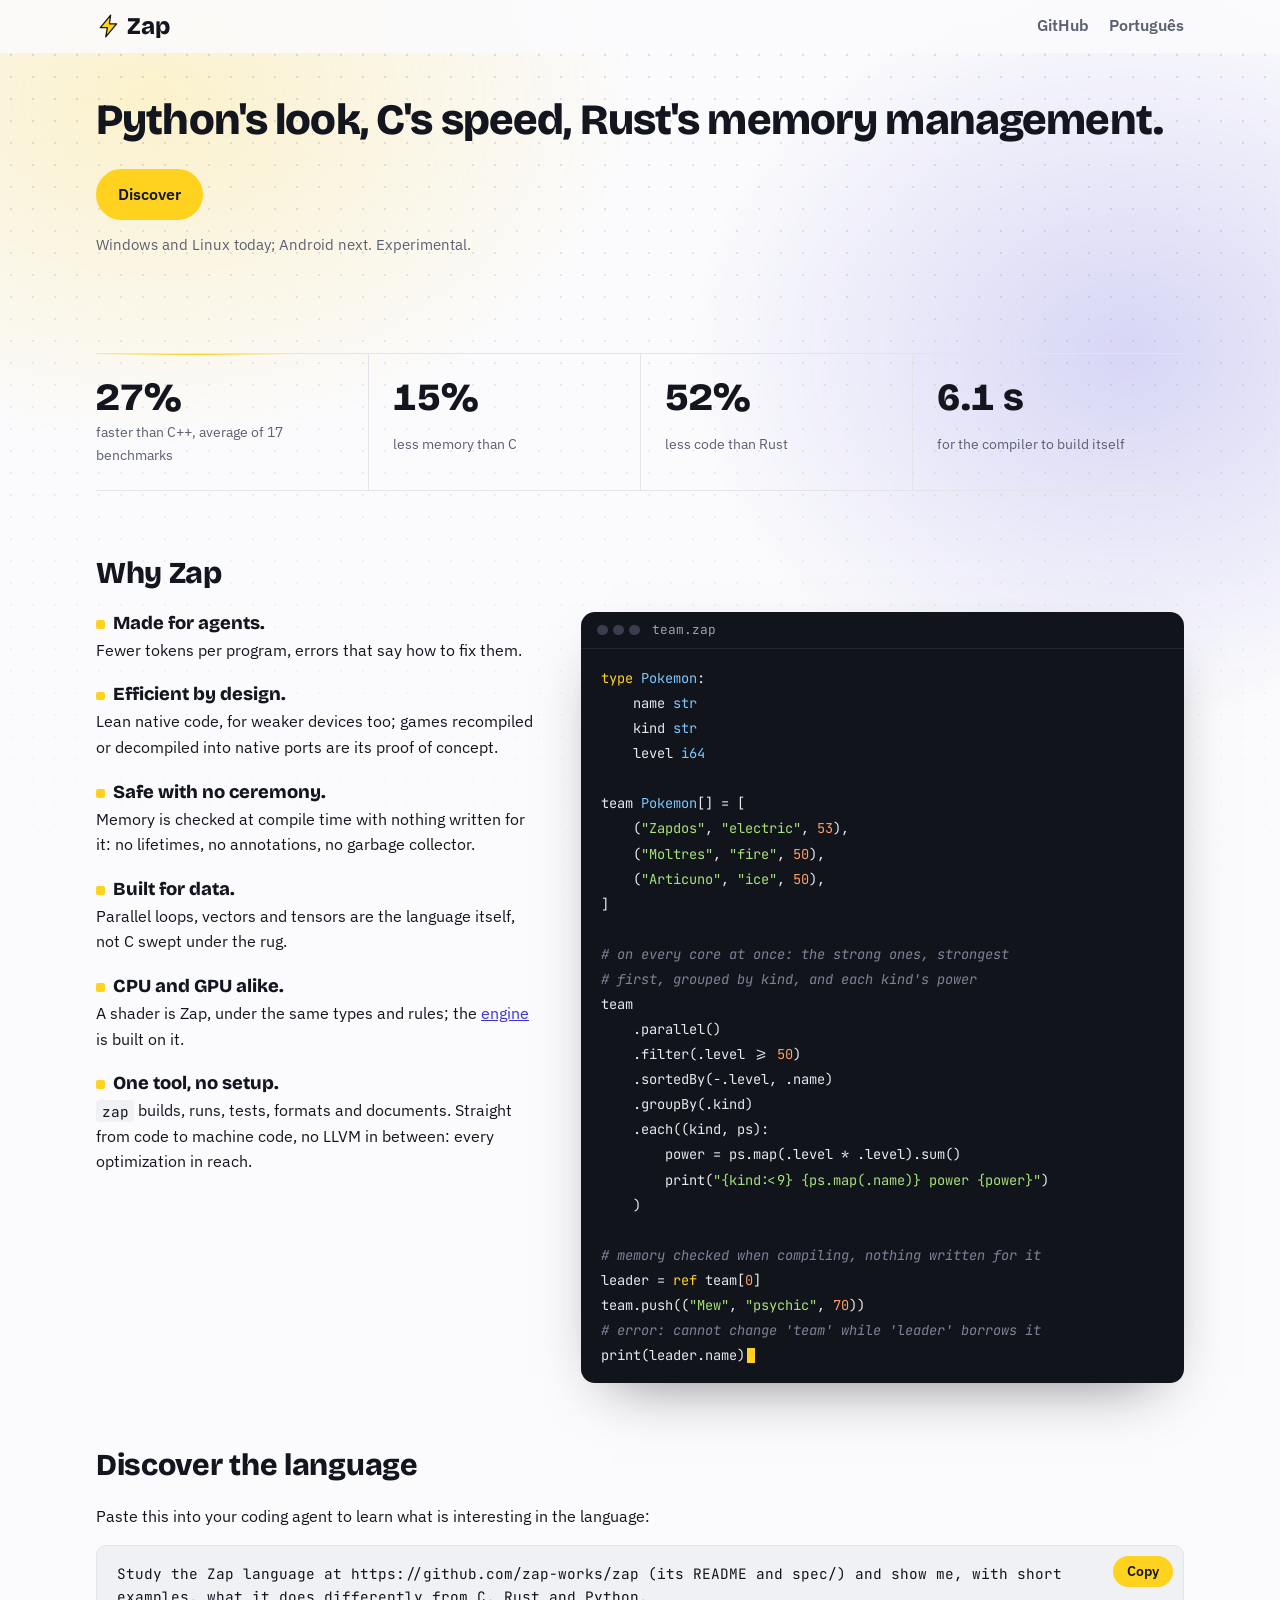
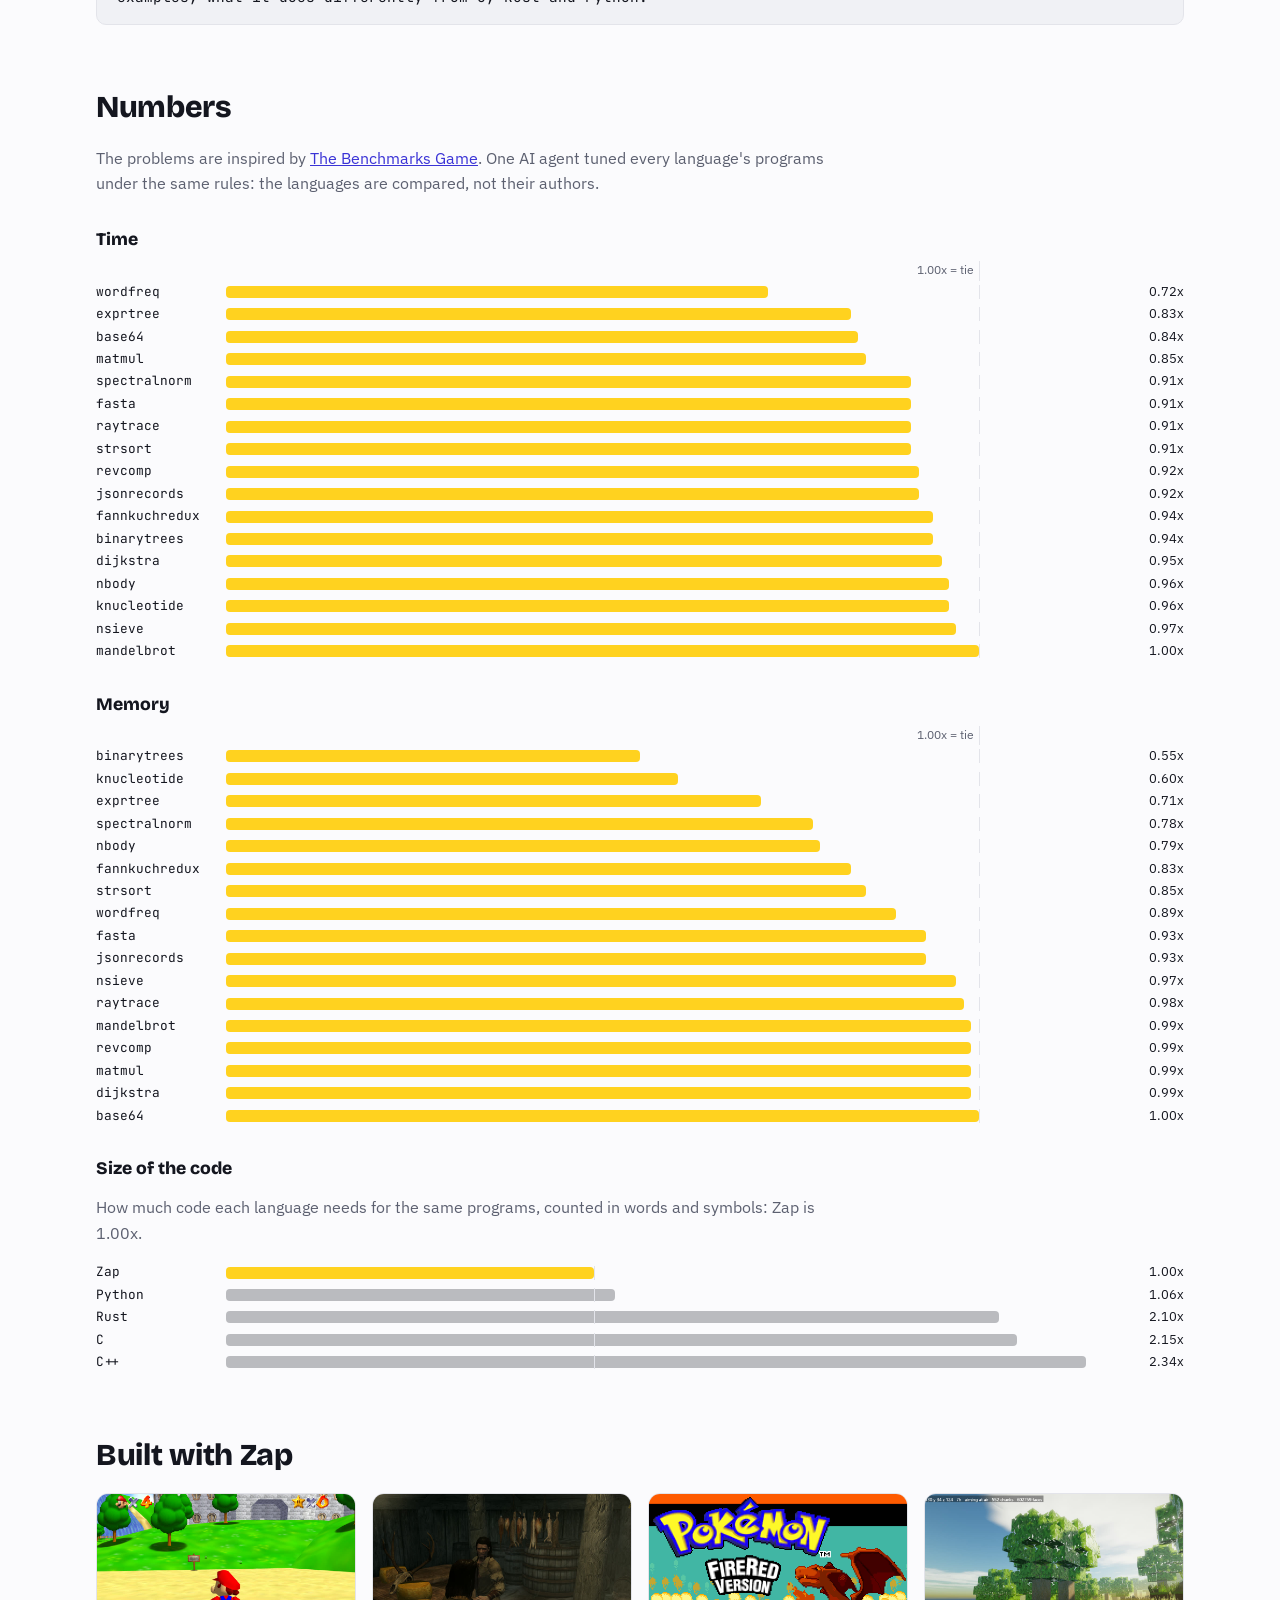
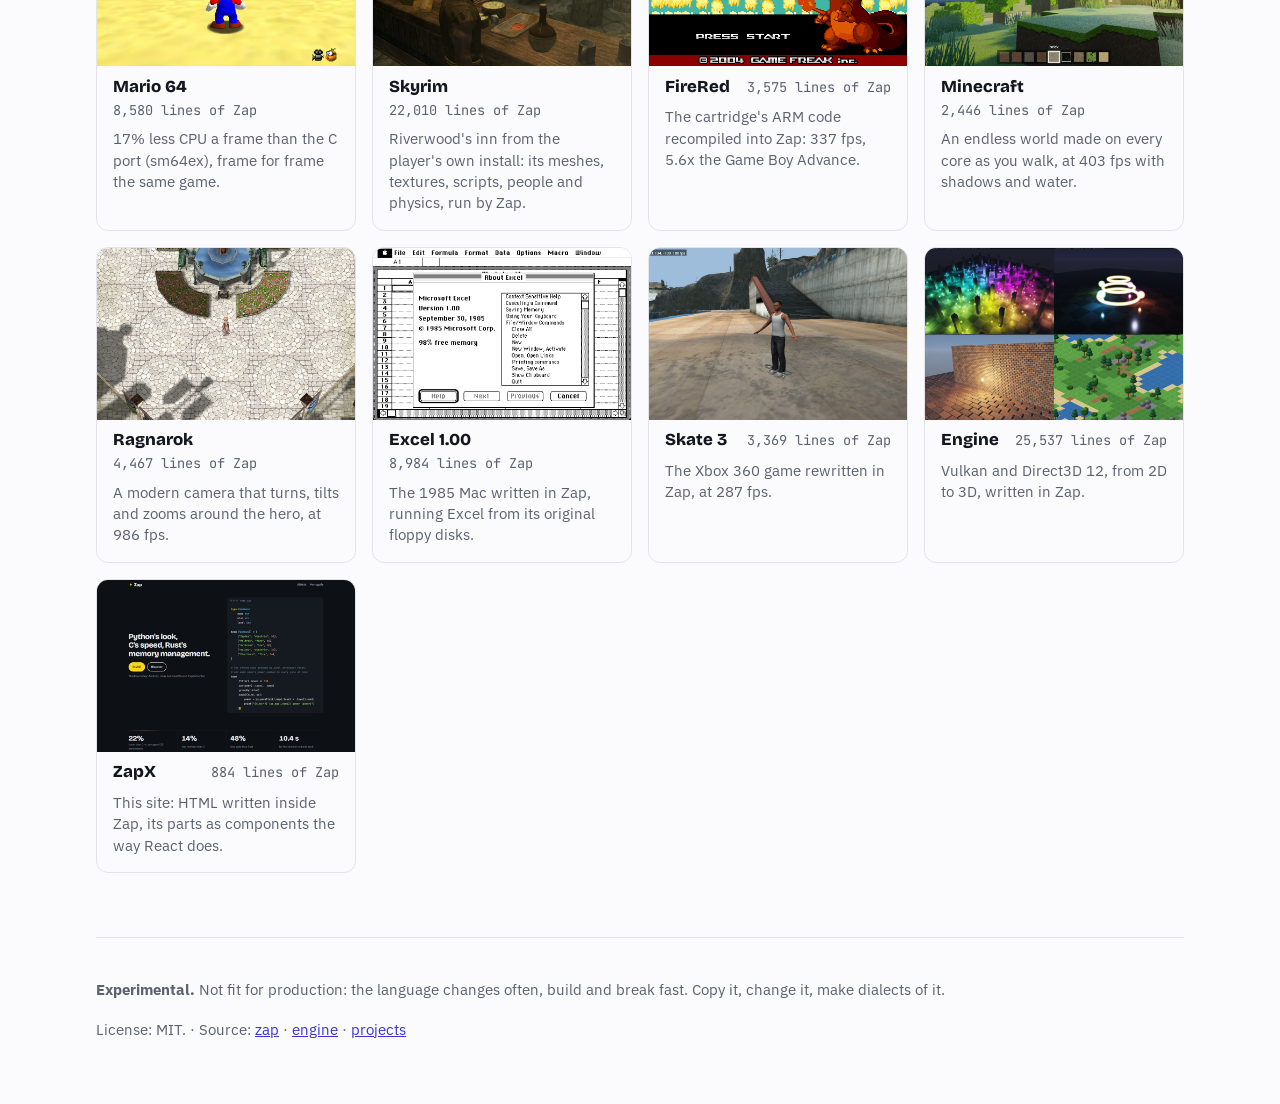
==== commit 891d829d: "Portuguese numbers, the backdrop scrolling and moving on phones, the points' titles; Lemmings, DKC, " ====
--- a/en/index.html
+++ b/en/index.html
@@ -1,4 +1,4 @@
-<!DOCTYPE html><html lang="en"><head><meta charset="utf-8"><meta name="viewport" content="width=device-width, initial-scale=1"><title>Zap</title><link rel="icon" href="../logo.svg" type="image/svg+xml"><meta name="description" content="Python's look, C's speed, Rust's memory management."><link rel="alternate" hreflang="pt" href="../pt/index.html"><link rel="preconnect" href="https://fonts.googleapis.com"><link rel="preconnect" href="https://fonts.gstatic.com" crossorigin=""><link rel="stylesheet" href="https://fonts.googleapis.com/css2?family=Bricolage+Grotesque:opsz,wght@12..96,500;12..96,800&amp;family=IBM+Plex+Sans:wght@400;600&amp;family=JetBrains+Mono:wght@400;600&amp;display=swap"><link rel="stylesheet" href="../style.css"></head><body><nav class="top"><div class="inner"><a class="mark" href="./"><img class="logo" src="../logo.svg" alt="">Zap</a><span class="navlinks"><a href="https://github.com/zap-works/zap">GitHub</a><a href="../pt/index.html" hreflang="pt" lang="pt">Português</a></span></div></nav><div class="wrap"><header class="hero"><div class="pitch"><h1>Python's look, C's speed, Rust's memory management.</h1><p class="actions"><a class="btn primary" href="#discover">Discover</a></p><p class="note">Windows and Linux today; Android next. Experimental.</p></div></header><section class="stats" aria-label="Numbers"><div class="stat"><b data-count="27%">27%</b><span>faster than C++, average of 17 benchmarks</span></div><div class="stat"><b data-count="15%">15%</b><span>less memory than C</span></div><div class="stat"><b data-count="52%">52%</b><span>less code than Rust</span></div><div class="stat"><b data-count="6.1 s">6.1 s</b><span>for the compiler to build itself</span></div></section><section class="reveal"><h2>Why Zap</h2><div class="why"><ul class="points"><li><strong>Made for agents.</strong> Fewer tokens per program, errors that say how to fix them.</li><li><strong>Made for efficiency.</strong> Lean native code, for weaker devices too; games recompiled or decompiled into native ports are its proof of concept.</li><li><strong>Safe with no ceremony.</strong> Memory is checked at compile time with nothing written for it: no lifetimes, no annotations, no garbage collector.</li><li><strong>Built for data.</strong> Parallel loops, vectors and tensors are the language itself, not C swept under the rug.</li><li><strong>CPU and GPU alike.</strong> A shader is Zap, under the same types and rules; the <a href="https://github.com/zap-works/zap/tree/main/engine">engine</a> is built on it.</li><li><strong>One tool, no setup.</strong> <code>zap</code> builds, runs, tests, formats and documents. Straight from code to machine code, no LLVM in between: every optimization in reach.</li></ul><figure class="editor"><figcaption><span class="dots"><i></i><i></i><i></i></span>team.zap</figcaption><pre><code><span class="k">type</span> <span class="t">Pokemon</span>:
+<!DOCTYPE html><html lang="en"><head><meta charset="utf-8"><meta name="viewport" content="width=device-width, initial-scale=1"><title>Zap</title><link rel="icon" href="../logo.svg" type="image/svg+xml"><meta name="description" content="Python's look, C's speed, Rust's memory management."><link rel="alternate" hreflang="pt" href="../pt/index.html"><link rel="preconnect" href="https://fonts.googleapis.com"><link rel="preconnect" href="https://fonts.gstatic.com" crossorigin=""><link rel="stylesheet" href="https://fonts.googleapis.com/css2?family=Bricolage+Grotesque:opsz,wght@12..96,500;12..96,800&amp;family=IBM+Plex+Sans:wght@400;600&amp;family=JetBrains+Mono:wght@400;600&amp;display=swap"><link rel="stylesheet" href="../style.css"></head><body><nav class="top"><div class="inner"><a class="mark" href="./"><img class="logo" src="../logo.svg" alt="">Zap</a><span class="navlinks"><a href="https://github.com/zap-works/zap">GitHub</a><a href="../pt/index.html" hreflang="pt" lang="pt">Português</a></span></div></nav><div class="wrap"><header class="hero"><div class="pitch"><h1>Python's look, C's speed, Rust's memory management.</h1><p class="actions"><a class="btn primary" href="#discover">Discover</a></p><p class="note">Windows and Linux today; Android next. Experimental.</p></div></header><section class="stats" aria-label="Numbers"><div class="stat"><b data-count="27%" data-point=".">27%</b><span>faster than C++, average of 17 benchmarks</span></div><div class="stat"><b data-count="15%" data-point=".">15%</b><span>less memory than C</span></div><div class="stat"><b data-count="52%" data-point=".">52%</b><span>less code than Rust</span></div><div class="stat"><b data-count="6.1 s" data-point=".">6.1 s</b><span>for the compiler to build itself</span></div></section><section class="reveal"><h2>Why Zap</h2><div class="why"><ul class="points"><li><strong>Made for agents.</strong> Fewer tokens per program, errors that say how to fix them.</li><li><strong>Efficient by design.</strong> Lean native code, for weaker devices too; games recompiled or decompiled into native ports are its proof of concept.</li><li><strong>Safe with no ceremony.</strong> Memory is checked at compile time with nothing written for it: no lifetimes, no annotations, no garbage collector.</li><li><strong>Built for data.</strong> Parallel loops, vectors and tensors are the language itself, not C swept under the rug.</li><li><strong>CPU and GPU alike.</strong> A shader is Zap, under the same types and rules; the <a href="https://github.com/zap-works/zap/tree/main/engine">engine</a> is built on it.</li><li><strong>One tool, no setup.</strong> <code>zap</code> builds, runs, tests, formats and documents. Straight from code to machine code, no LLVM in between: every optimization in reach.</li></ul><figure class="editor"><figcaption><span class="dots"><i></i><i></i><i></i></span>team.zap</figcaption><pre><code><span class="k">type</span> <span class="t">Pokemon</span>:
 	name <span class="t">str</span>
 	kind <span class="t">str</span>
 	level <span class="t">i64</span>
@@ -38,7 +38,7 @@
   function step(t) {
     if (t0 === null) t0 = t;
     var k = Math.min(1, (t - t0) / 900), e = 1 - Math.pow(1 - k, 3);
-    el.textContent = (end * e).toFixed(places) + m[2];
+    el.textContent = (end * e).toFixed(places).replace(".", el.dataset.point || ".") + m[2];
     if (k < 1) requestAnimationFrame(step);
   }
   requestAnimationFrame(step);
--- a/style.css
+++ b/style.css
@@ -40,14 +40,17 @@
 
 /* The backdrop: two soft glows, the accent's and the link's, drifting slowly behind the page over a
    faint grid of dots that fades down the first screen (still where motion is reduced). */
-body { isolation: isolate; }
-body::before, body::after { content: ""; position: fixed; inset: 0; z-index: -1; pointer-events: none; }
+body { position: relative; isolation: isolate; overflow-x: hidden; }
+body::before, body::after {
+	content: ""; position: absolute; left: 0; right: 0; top: 0; height: 140vh; z-index: -1;
+	pointer-events: none;
+}
 body::before {
 	background:
-		radial-gradient(42rem 30rem at 12% 8%, color-mix(in srgb, var(--accent) 20%, transparent), transparent 70%),
-		radial-gradient(38rem 32rem at 88% 28%, color-mix(in srgb, var(--link) 16%, transparent), transparent 70%);
-	filter: blur(24px);
-	animation: drift 28s ease-in-out infinite alternate;
+		radial-gradient(42rem 30rem at 12% 8%, color-mix(in srgb, var(--accent) 22%, transparent), transparent 72%),
+		radial-gradient(38rem 32rem at 88% 28%, color-mix(in srgb, var(--link) 18%, transparent), transparent 72%);
+	will-change: transform;
+	animation: drift 18s ease-in-out infinite alternate;
 }
 body::after {
 	background-image: radial-gradient(color-mix(in srgb, var(--fg) 13%, transparent) 1px, transparent 1px);
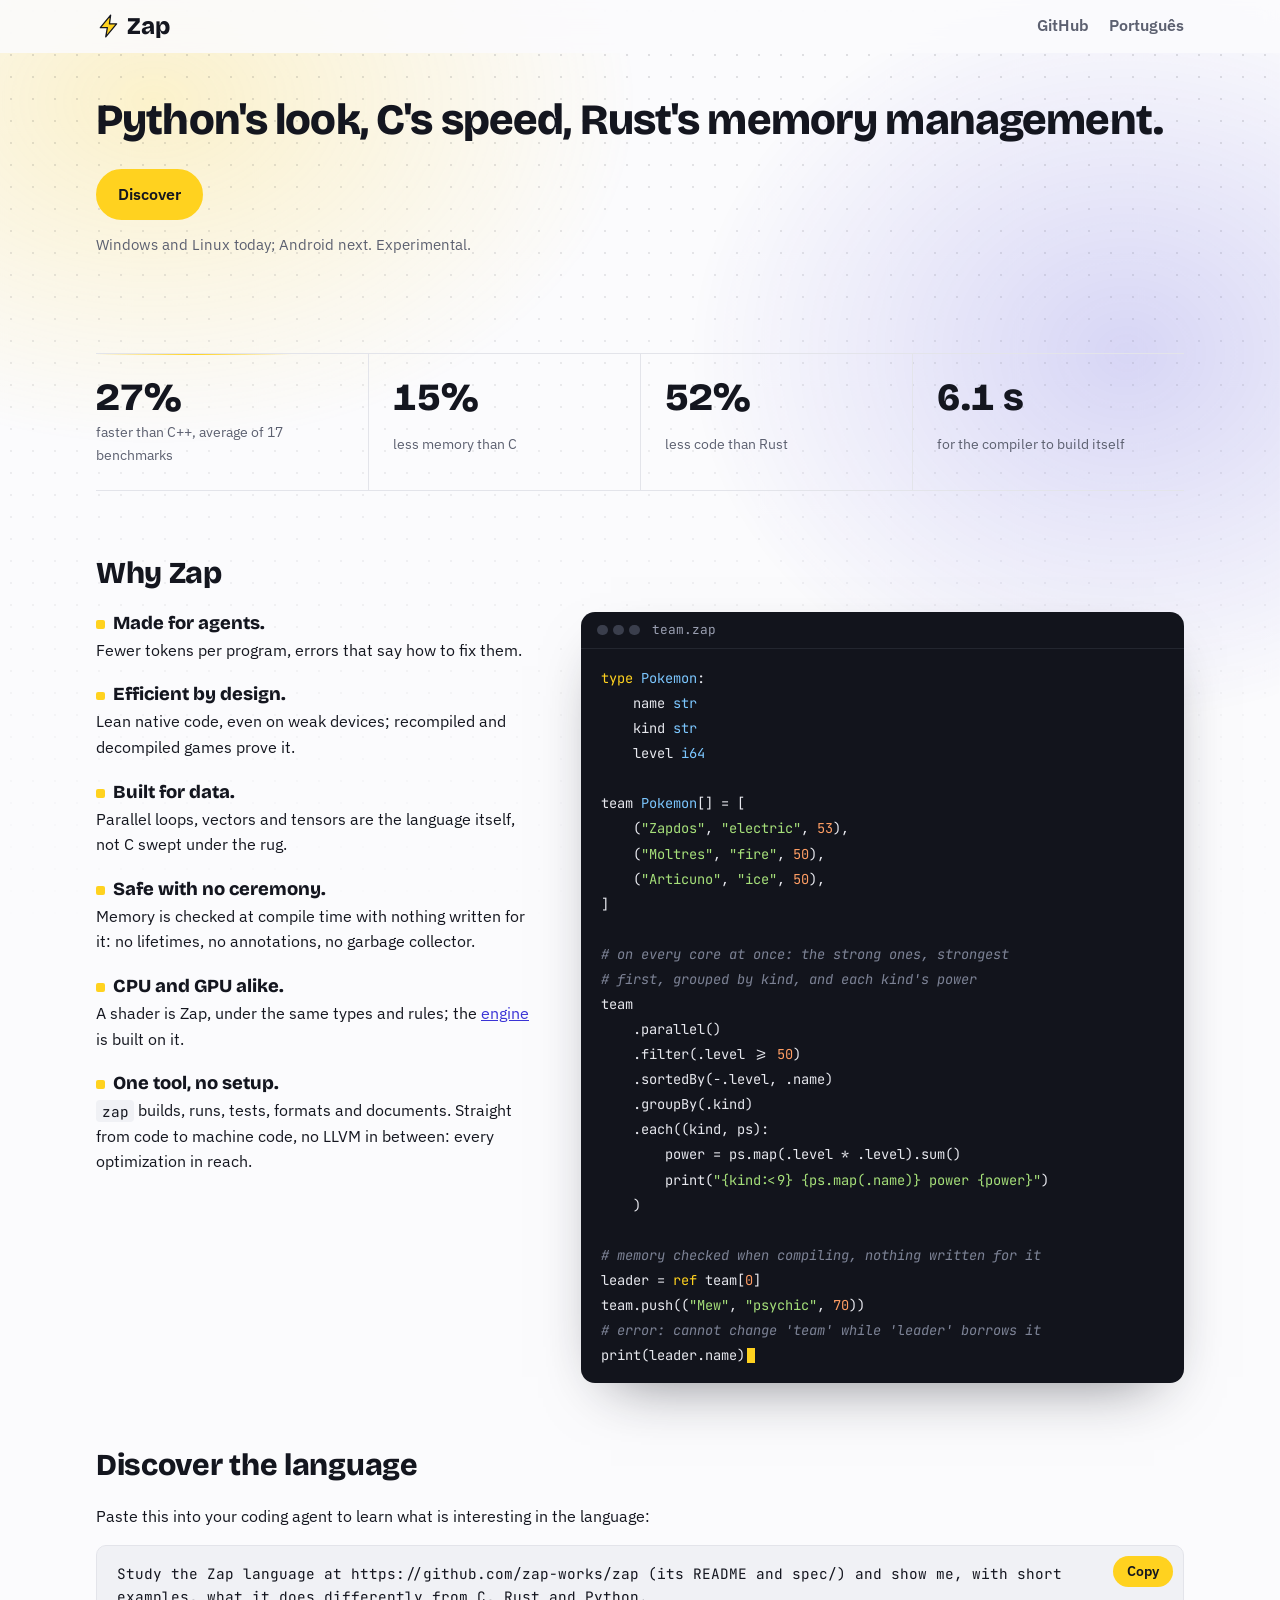
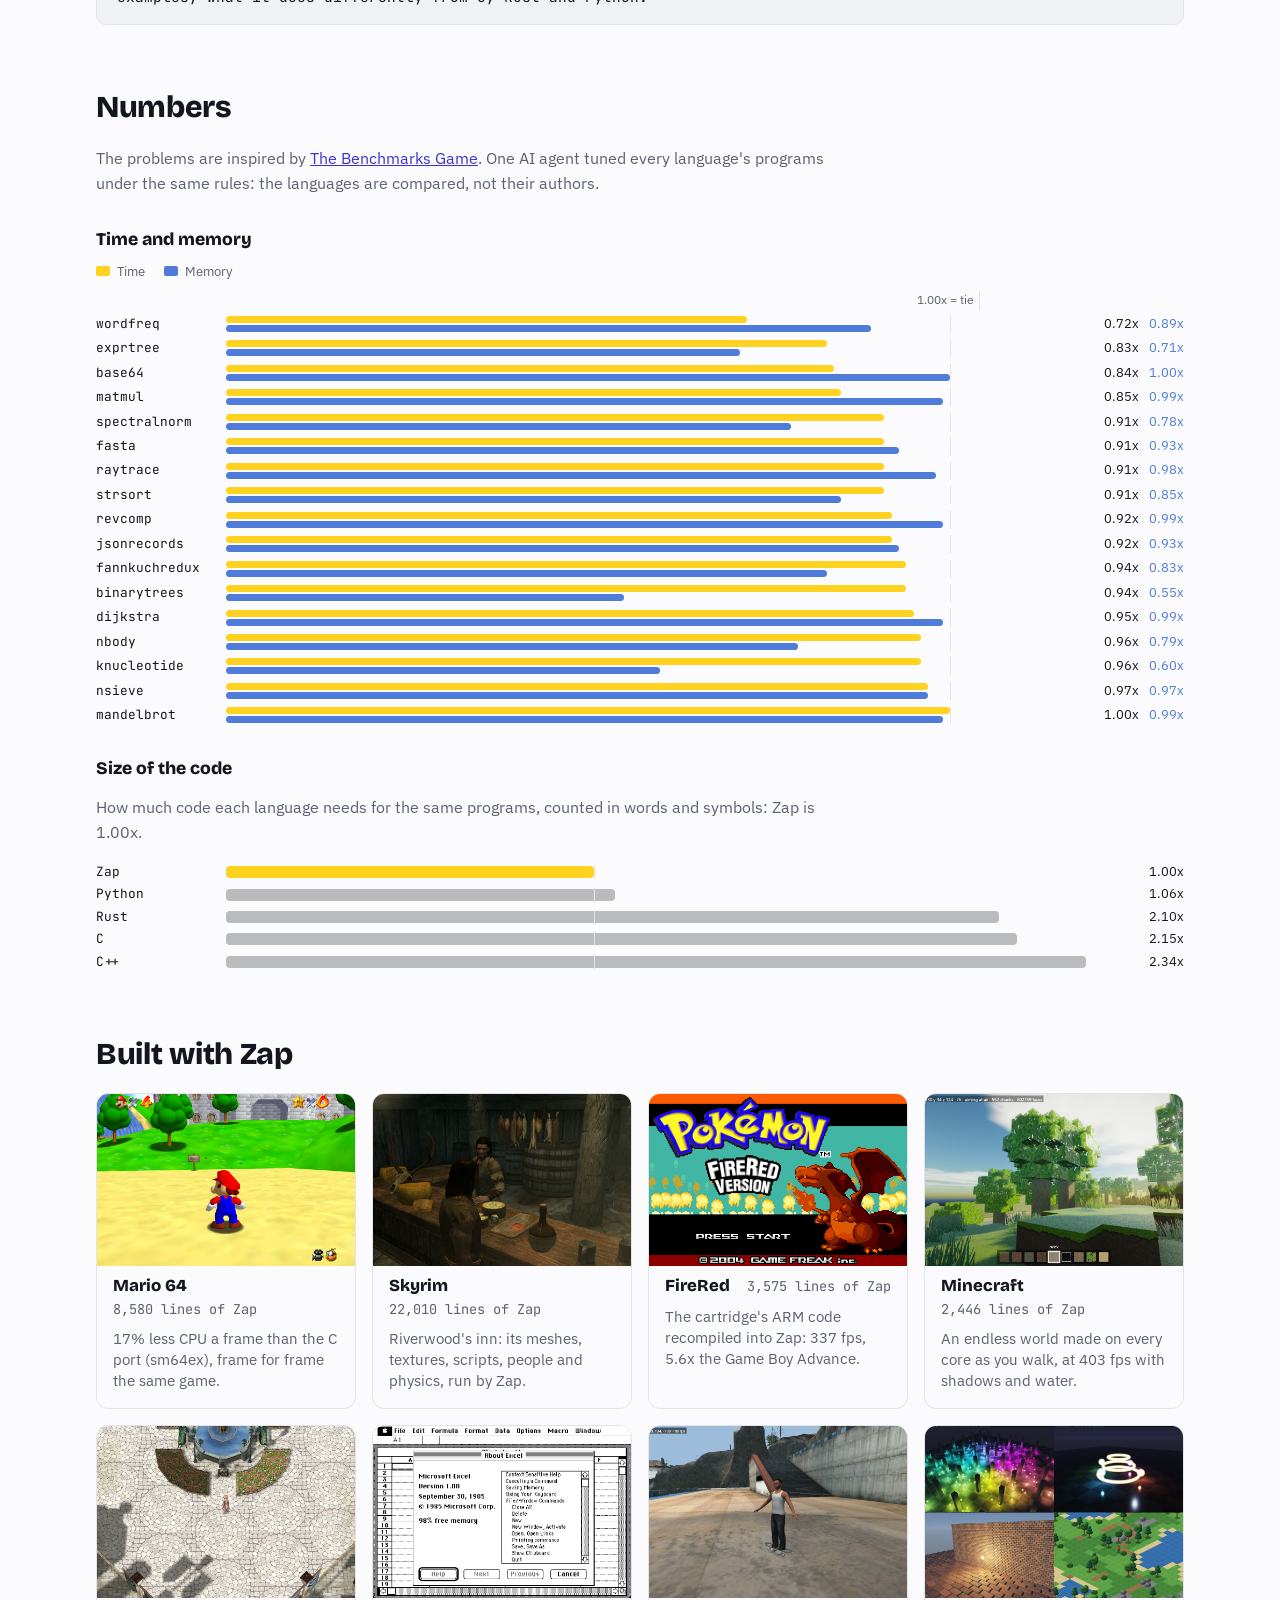
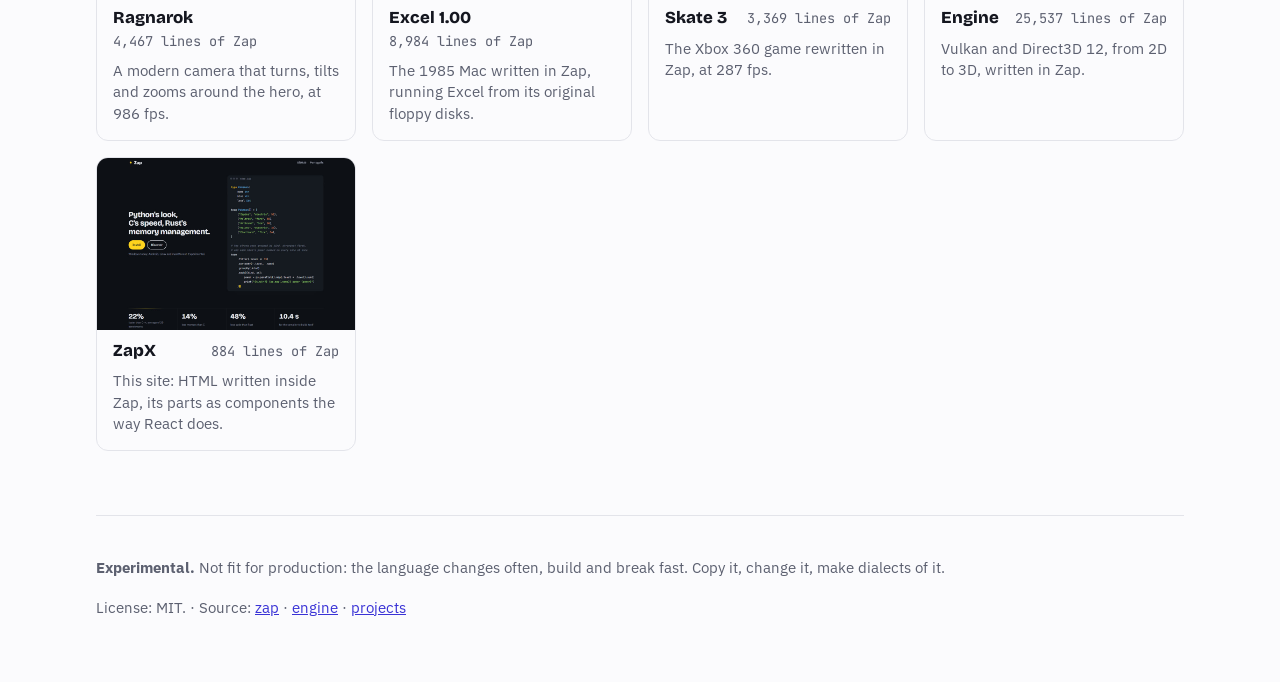
==== commit 295d1075: "time and memory in one chart, the points shorter" ====
--- a/en/index.html
+++ b/en/index.html
@@ -1,4 +1,4 @@
-<!DOCTYPE html><html lang="en"><head><meta charset="utf-8"><meta name="viewport" content="width=device-width, initial-scale=1"><title>Zap</title><link rel="icon" href="../logo.svg" type="image/svg+xml"><meta name="description" content="Python's look, C's speed, Rust's memory management."><link rel="alternate" hreflang="pt" href="../pt/index.html"><link rel="preconnect" href="https://fonts.googleapis.com"><link rel="preconnect" href="https://fonts.gstatic.com" crossorigin=""><link rel="stylesheet" href="https://fonts.googleapis.com/css2?family=Bricolage+Grotesque:opsz,wght@12..96,500;12..96,800&amp;family=IBM+Plex+Sans:wght@400;600&amp;family=JetBrains+Mono:wght@400;600&amp;display=swap"><link rel="stylesheet" href="../style.css"></head><body><nav class="top"><div class="inner"><a class="mark" href="./"><img class="logo" src="../logo.svg" alt="">Zap</a><span class="navlinks"><a href="https://github.com/zap-works/zap">GitHub</a><a href="../pt/index.html" hreflang="pt" lang="pt">Português</a></span></div></nav><div class="wrap"><header class="hero"><div class="pitch"><h1>Python's look, C's speed, Rust's memory management.</h1><p class="actions"><a class="btn primary" href="#discover">Discover</a></p><p class="note">Windows and Linux today; Android next. Experimental.</p></div></header><section class="stats" aria-label="Numbers"><div class="stat"><b data-count="27%" data-point=".">27%</b><span>faster than C++, average of 17 benchmarks</span></div><div class="stat"><b data-count="15%" data-point=".">15%</b><span>less memory than C</span></div><div class="stat"><b data-count="52%" data-point=".">52%</b><span>less code than Rust</span></div><div class="stat"><b data-count="6.1 s" data-point=".">6.1 s</b><span>for the compiler to build itself</span></div></section><section class="reveal"><h2>Why Zap</h2><div class="why"><ul class="points"><li><strong>Made for agents.</strong> Fewer tokens per program, errors that say how to fix them.</li><li><strong>Efficient by design.</strong> Lean native code, for weaker devices too; games recompiled or decompiled into native ports are its proof of concept.</li><li><strong>Safe with no ceremony.</strong> Memory is checked at compile time with nothing written for it: no lifetimes, no annotations, no garbage collector.</li><li><strong>Built for data.</strong> Parallel loops, vectors and tensors are the language itself, not C swept under the rug.</li><li><strong>CPU and GPU alike.</strong> A shader is Zap, under the same types and rules; the <a href="https://github.com/zap-works/zap/tree/main/engine">engine</a> is built on it.</li><li><strong>One tool, no setup.</strong> <code>zap</code> builds, runs, tests, formats and documents. Straight from code to machine code, no LLVM in between: every optimization in reach.</li></ul><figure class="editor"><figcaption><span class="dots"><i></i><i></i><i></i></span>team.zap</figcaption><pre><code><span class="k">type</span> <span class="t">Pokemon</span>:
+<!DOCTYPE html><html lang="en"><head><meta charset="utf-8"><meta name="viewport" content="width=device-width, initial-scale=1"><title>Zap</title><link rel="icon" href="../logo.svg" type="image/svg+xml"><meta name="description" content="Python's look, C's speed, Rust's memory management."><link rel="alternate" hreflang="pt" href="../pt/index.html"><link rel="preconnect" href="https://fonts.googleapis.com"><link rel="preconnect" href="https://fonts.gstatic.com" crossorigin=""><link rel="stylesheet" href="https://fonts.googleapis.com/css2?family=Bricolage+Grotesque:opsz,wght@12..96,500;12..96,800&amp;family=IBM+Plex+Sans:wght@400;600&amp;family=JetBrains+Mono:wght@400;600&amp;display=swap"><link rel="stylesheet" href="../style.css"></head><body><nav class="top"><div class="inner"><a class="mark" href="./"><img class="logo" src="../logo.svg" alt="">Zap</a><span class="navlinks"><a href="https://github.com/zap-works/zap">GitHub</a><a href="../pt/index.html" hreflang="pt" lang="pt">Português</a></span></div></nav><div class="wrap"><header class="hero"><div class="pitch"><h1>Python's look, C's speed, Rust's memory management.</h1><p class="actions"><a class="btn primary" href="#discover">Discover</a></p><p class="note">Windows and Linux today; Android next. Experimental.</p></div></header><section class="stats" aria-label="Numbers"><div class="stat"><b data-count="27%" data-point=".">27%</b><span>faster than C++, average of 17 benchmarks</span></div><div class="stat"><b data-count="15%" data-point=".">15%</b><span>less memory than C</span></div><div class="stat"><b data-count="52%" data-point=".">52%</b><span>less code than Rust</span></div><div class="stat"><b data-count="6.1 s" data-point=".">6.1 s</b><span>for the compiler to build itself</span></div></section><section class="reveal"><h2>Why Zap</h2><div class="why"><ul class="points"><li><strong>Made for agents.</strong> Fewer tokens per program, errors that say how to fix them.</li><li><strong>Efficient by design.</strong> Lean native code, even on weak devices; recompiled and decompiled games prove it.</li><li><strong>Built for data.</strong> Parallel loops, vectors and tensors are the language itself, not C swept under the rug.</li><li><strong>Safe with no ceremony.</strong> Memory is checked at compile time with nothing written for it: no lifetimes, no annotations, no garbage collector.</li><li><strong>CPU and GPU alike.</strong> A shader is Zap, under the same types and rules; the <a href="https://github.com/zap-works/zap/tree/main/engine">engine</a> is built on it.</li><li><strong>One tool, no setup.</strong> <code>zap</code> builds, runs, tests, formats and documents. Straight from code to machine code, no LLVM in between: every optimization in reach.</li></ul><figure class="editor"><figcaption><span class="dots"><i></i><i></i><i></i></span>team.zap</figcaption><pre><code><span class="k">type</span> <span class="t">Pokemon</span>:
 	name <span class="t">str</span>
 	kind <span class="t">str</span>
 	level <span class="t">i64</span>
@@ -25,7 +25,24 @@
 leader = <span class="k">ref</span> team[<span class="n">0</span>]
 team.push((<span class="s">"Mew"</span>, <span class="s">"psychic"</span>, <span class="n">70</span>))
 <span class="c"># error: cannot change 'team' while 'leader' borrows it</span>
-print(leader.name)<span class="cursor" aria-hidden="true"></span></code></pre></figure></div></section><section class="reveal" id="discover"><h2>Discover the language</h2><p>Paste this into your coding agent to learn what is interesting in the language:</p><div class="copybox"><pre id="discoverPrompt">Study the Zap language at https://github.com/zap-works/zap (its README and spec/) and show me, with short examples, what it does differently from C, Rust and Python.</pre><button type="button" data-copy="discoverPrompt" data-done="Copied">Copy</button></div></section><section class="reveal"><h2>Numbers</h2><p class="intro">The problems are inspired by <a href="https://benchmarksgame-team.pages.debian.net/benchmarksgame/">The Benchmarks Game</a>. One AI agent tuned every language's programs under the same rules: the languages are compared, not their authors.</p><h3>Time</h3><div class="linechart"><ul class="chart" style="--tie: 83.3%" aria-label="Time"><li class="row axis" aria-hidden="true"><span></span><div class="track"><span class="tie">1.00x = tie</span></div><span></span></li><li class="row" tabindex="0"><span class="name">wordfreq</span><div class="track"><div class="bar" style="--w: 60.0%"></div></div><span class="value">0.72x</span><span class="tip-box" role="tooltip"><span class="tip-about">Counts how often each word appears in a big text.</span>C 0.58x · C++ 0.34x · Rust 0.72x · Python 0.07x</span></li><li class="row" tabindex="0"><span class="name">exprtree</span><div class="track"><div class="bar" style="--w: 69.2%"></div></div><span class="value">0.83x</span><span class="tip-box" role="tooltip"><span class="tip-about">Reads math expressions and works out their results.</span>C 0.70x · C++ 0.83x · Rust 0.80x · Python 0.04x</span></li><li class="row" tabindex="0"><span class="name">base64</span><div class="track"><div class="bar" style="--w: 70.0%"></div></div><span class="value">0.84x</span><span class="tip-box" role="tooltip"><span class="tip-about">Turns data into plain text and back, as email attachments do.</span>C 0.82x · C++ 0.76x · Rust 0.84x · Python 0.01x</span></li><li class="row" tabindex="0"><span class="name">matmul</span><div class="track"><div class="bar" style="--w: 70.8%"></div></div><span class="value">0.85x</span><span class="tip-box" role="tooltip"><span class="tip-about">Multiplies two big tables of numbers.</span>C 0.85x · C++ 0.84x · Rust 0.66x · Python 0.00x</span></li><li class="row" tabindex="0"><span class="name">spectralnorm</span><div class="track"><div class="bar" style="--w: 75.8%"></div></div><span class="value">0.91x</span><span class="tip-box" role="tooltip"><span class="tip-about">Multiplies a huge grid of numbers over and over.</span>C 0.70x · C++ 0.91x · Rust 0.70x · Python 0.00x</span></li><li class="row" tabindex="0"><span class="name">fasta</span><div class="track"><div class="bar" style="--w: 75.8%"></div></div><span class="value">0.91x</span><span class="tip-box" role="tooltip"><span class="tip-about">Writes millions of random DNA letters.</span>C 0.72x · C++ 0.91x · Rust 0.87x · Python 0.02x</span></li><li class="row" tabindex="0"><span class="name">raytrace</span><div class="track"><div class="bar" style="--w: 75.8%"></div></div><span class="value">0.91x</span><span class="tip-box" role="tooltip"><span class="tip-about">Draws a 3D scene of balls with light and shadows.</span>C 0.91x · C++ 0.89x · Rust 0.61x · Python 0.00x</span></li><li class="row" tabindex="0"><span class="name">strsort</span><div class="track"><div class="bar" style="--w: 75.8%"></div></div><span class="value">0.91x</span><span class="tip-box" role="tooltip"><span class="tip-about">Puts millions of words in alphabetical order.</span>C 0.91x · C++ 0.81x · Rust 0.87x · Python 0.05x</span></li><li class="row" tabindex="0"><span class="name">revcomp</span><div class="track"><div class="bar" style="--w: 76.7%"></div></div><span class="value">0.92x</span><span class="tip-box" role="tooltip"><span class="tip-about">Reads DNA backwards and swaps each letter for its pair.</span>C 0.92x · C++ 0.43x · Rust 0.62x · Python 0.12x</span></li><li class="row" tabindex="0"><span class="name">jsonrecords</span><div class="track"><div class="bar" style="--w: 76.7%"></div></div><span class="value">0.92x</span><span class="tip-box" role="tooltip"><span class="tip-about">Saves a list of records as JSON text and reads it back.</span>C 0.60x · C++ 0.92x · Rust 0.50x · Python 0.09x</span></li><li class="row" tabindex="0"><span class="name">fannkuchredux</span><div class="track"><div class="bar" style="--w: 78.3%"></div></div><span class="value">0.94x</span><span class="tip-box" role="tooltip"><span class="tip-about">Shuffles a deck of cards every possible way and flips them.</span>C 0.91x · C++ 0.91x · Rust 0.94x · Python 0.01x</span></li><li class="row" tabindex="0"><span class="name">binarytrees</span><div class="track"><div class="bar" style="--w: 78.3%"></div></div><span class="value">0.94x</span><span class="tip-box" role="tooltip"><span class="tip-about">Builds and throws away millions of little trees of data.</span>C 0.11x · C++ 0.94x · Rust 0.77x · Python 0.04x</span></li><li class="row" tabindex="0"><span class="name">dijkstra</span><div class="track"><div class="bar" style="--w: 79.2%"></div></div><span class="value">0.95x</span><span class="tip-box" role="tooltip"><span class="tip-about">Finds the shortest way across a big map, as a GPS does.</span>C 0.71x · C++ 0.65x · Rust 0.95x · Python 0.02x</span></li><li class="row" tabindex="0"><span class="name">nbody</span><div class="track"><div class="bar" style="--w: 80.0%"></div></div><span class="value">0.96x</span><span class="tip-box" role="tooltip"><span class="tip-about">Moves the planets around the Sun, step by step.</span>C 0.96x · C++ 0.89x · Rust 0.85x · Python 0.00x</span></li><li class="row" tabindex="0"><span class="name">knucleotide</span><div class="track"><div class="bar" style="--w: 80.0%"></div></div><span class="value">0.96x</span><span class="tip-box" role="tooltip"><span class="tip-about">Counts the short pieces that repeat in a long DNA text.</span>C 0.70x · C++ 0.89x · Rust 0.96x · Python 0.06x</span></li><li class="row" tabindex="0"><span class="name">nsieve</span><div class="track"><div class="bar" style="--w: 80.8%"></div></div><span class="value">0.97x</span><span class="tip-box" role="tooltip"><span class="tip-about">Finds every prime number up to a few million.</span>C 0.95x · C++ 0.97x · Rust 0.83x · Python 0.01x</span></li><li class="row" tabindex="0"><span class="name">mandelbrot</span><div class="track"><div class="bar" style="--w: 83.3%"></div></div><span class="value">1.00x</span><span class="tip-box" role="tooltip"><span class="tip-about">Draws a famous fractal picture, pixel by pixel.</span>C 0.63x · C++ 0.98x · Rust 1.00x · Python 0.00x</span></li></ul></div><h3>Memory</h3><div class="linechart"><ul class="chart" style="--tie: 83.3%" aria-label="Memory"><li class="row axis" aria-hidden="true"><span></span><div class="track"><span class="tie">1.00x = tie</span></div><span></span></li><li class="row" tabindex="0"><span class="name">binarytrees</span><div class="track"><div class="bar" style="--w: 45.8%"></div></div><span class="value">0.55x</span><span class="tip-box" role="tooltip"><span class="tip-about">Builds and throws away millions of little trees of data.</span>C 0.55x · C++ 0.43x · Rust 0.50x · Python 0.52x</span></li><li class="row" tabindex="0"><span class="name">knucleotide</span><div class="track"><div class="bar" style="--w: 50.0%"></div></div><span class="value">0.60x</span><span class="tip-box" role="tooltip"><span class="tip-about">Counts the short pieces that repeat in a long DNA text.</span>C 0.60x · C++ 0.53x · Rust 0.46x · Python 0.31x</span></li><li class="row" tabindex="0"><span class="name">exprtree</span><div class="track"><div class="bar" style="--w: 59.2%"></div></div><span class="value">0.71x</span><span class="tip-box" role="tooltip"><span class="tip-about">Reads math expressions and works out their results.</span>C 0.68x · C++ 0.71x · Rust 0.67x · Python 0.08x</span></li><li class="row" tabindex="0"><span class="name">spectralnorm</span><div class="track"><div class="bar" style="--w: 65.0%"></div></div><span class="value">0.78x</span><span class="tip-box" role="tooltip"><span class="tip-about">Multiplies a huge grid of numbers over and over.</span>C 0.77x · C++ 0.78x · Rust 0.67x · Python 0.18x</span></li><li class="row" tabindex="0"><span class="name">nbody</span><div class="track"><div class="bar" style="--w: 65.8%"></div></div><span class="value">0.79x</span><span class="tip-box" role="tooltip"><span class="tip-about">Moves the planets around the Sun, step by step.</span>C 0.78x · C++ 0.79x · Rust 0.68x · Python 0.30x</span></li><li class="row" tabindex="0"><span class="name">fannkuchredux</span><div class="track"><div class="bar" style="--w: 69.2%"></div></div><span class="value">0.83x</span><span class="tip-box" role="tooltip"><span class="tip-about">Shuffles a deck of cards every possible way and flips them.</span>C 0.83x · C++ 0.76x · Rust 0.68x · Python 0.19x</span></li><li class="row" tabindex="0"><span class="name">strsort</span><div class="track"><div class="bar" style="--w: 70.8%"></div></div><span class="value">0.85x</span><span class="tip-box" role="tooltip"><span class="tip-about">Puts millions of words in alphabetical order.</span>C 0.85x · C++ 0.37x · Rust 0.43x · Python 0.34x</span></li><li class="row" tabindex="0"><span class="name">wordfreq</span><div class="track"><div class="bar" style="--w: 74.2%"></div></div><span class="value">0.89x</span><span class="tip-box" role="tooltip"><span class="tip-about">Counts how often each word appears in a big text.</span>C 0.89x · C++ 0.64x · Rust 0.63x · Python 0.11x</span></li><li class="row" tabindex="0"><span class="name">fasta</span><div class="track"><div class="bar" style="--w: 77.5%"></div></div><span class="value">0.93x</span><span class="tip-box" role="tooltip"><span class="tip-about">Writes millions of random DNA letters.</span>C 0.93x · C++ 0.62x · Rust 0.76x · Python 0.21x</span></li><li class="row" tabindex="0"><span class="name">jsonrecords</span><div class="track"><div class="bar" style="--w: 77.5%"></div></div><span class="value">0.93x</span><span class="tip-box" role="tooltip"><span class="tip-about">Saves a list of records as JSON text and reads it back.</span>C 0.93x · C++ 0.81x · Rust 0.73x · Python 0.32x</span></li><li class="row" tabindex="0"><span class="name">nsieve</span><div class="track"><div class="bar" style="--w: 80.8%"></div></div><span class="value">0.97x</span><span class="tip-box" role="tooltip"><span class="tip-about">Finds every prime number up to a few million.</span>C 0.97x · C++ 0.97x · Rust 0.93x · Python 0.63x</span></li><li class="row" tabindex="0"><span class="name">raytrace</span><div class="track"><div class="bar" style="--w: 81.7%"></div></div><span class="value">0.98x</span><span class="tip-box" role="tooltip"><span class="tip-about">Draws a 3D scene of balls with light and shadows.</span>C 0.98x · C++ 0.97x · Rust 0.87x · Python 0.39x</span></li><li class="row" tabindex="0"><span class="name">mandelbrot</span><div class="track"><div class="bar" style="--w: 82.5%"></div></div><span class="value">0.99x</span><span class="tip-box" role="tooltip"><span class="tip-about">Draws a famous fractal picture, pixel by pixel.</span>C 0.99x · C++ 0.97x · Rust 0.98x · Python 1.79x</span></li><li class="row" tabindex="0"><span class="name">revcomp</span><div class="track"><div class="bar" style="--w: 82.5%"></div></div><span class="value">0.99x</span><span class="tip-box" role="tooltip"><span class="tip-about">Reads DNA backwards and swaps each letter for its pair.</span>C 0.99x · C++ 0.98x · Rust 0.98x · Python 0.36x</span></li><li class="row" tabindex="0"><span class="name">matmul</span><div class="track"><div class="bar" style="--w: 82.5%"></div></div><span class="value">0.99x</span><span class="tip-box" role="tooltip"><span class="tip-about">Multiplies two big tables of numbers.</span>C 0.99x · C++ 0.98x · Rust 0.97x · Python 0.20x</span></li><li class="row" tabindex="0"><span class="name">dijkstra</span><div class="track"><div class="bar" style="--w: 82.5%"></div></div><span class="value">0.99x</span><span class="tip-box" role="tooltip"><span class="tip-about">Finds the shortest way across a big map, as a GPS does.</span>C 0.99x · C++ 0.99x · Rust 0.99x · Python 0.11x</span></li><li class="row" tabindex="0"><span class="name">base64</span><div class="track"><div class="bar" style="--w: 83.3%"></div></div><span class="value">1.00x</span><span class="tip-box" role="tooltip"><span class="tip-about">Turns data into plain text and back, as email attachments do.</span>C 1.00x · C++ 1.00x · Rust 1.00x · Python 0.16x</span></li></ul></div><h3>Size of the code</h3><p class="intro">How much code each language needs for the same programs, counted in words and symbols: Zap is 1.00x.</p><div class="linechart"><ul class="chart" style="--tie: 40.7%" aria-label="Size of the code"><li class="row" tabindex="0"><span class="name">Zap</span><div class="track"><div class="bar" style="--w: 40.7%"></div></div><span class="value">1.00x</span></li><li class="row" tabindex="0"><span class="name">Python</span><div class="track"><div class="bar muted" style="--w: 43.1%"></div></div><span class="value">1.06x</span></li><li class="row" tabindex="0"><span class="name">Rust</span><div class="track"><div class="bar muted" style="--w: 85.5%"></div></div><span class="value">2.10x</span></li><li class="row" tabindex="0"><span class="name">C</span><div class="track"><div class="bar muted" style="--w: 87.5%"></div></div><span class="value">2.15x</span></li><li class="row" tabindex="0"><span class="name">C++</span><div class="track"><div class="bar muted" style="--w: 95.2%"></div></div><span class="value">2.34x</span></li></ul></div></section><section class="reveal"><h2>Built with Zap</h2><ul class="built"><li><img src="../thumbs/mario.jpg" alt="" loading="lazy"><div class="built-name"><a href="https://github.com/zap-works/zap/tree/main/projects/mario">Mario 64</a><span>8,580 lines of Zap</span></div><p>17% less CPU a frame than the C port (sm64ex), frame for frame the same game.</p></li><li><img src="../thumbs/skyrim.jpg" alt="" loading="lazy"><div class="built-name"><a href="https://github.com/zap-works/zap/tree/main/projects/skyrim">Skyrim</a><span>22,010 lines of Zap</span></div><p>Riverwood's inn from the player's own install: its meshes, textures, scripts, people and physics, run by Zap.</p></li><li><img src="../thumbs/firered.jpg" alt="" loading="lazy"><div class="built-name"><a href="https://github.com/zap-works/zap/tree/main/projects/firered">FireRed</a><span>3,575 lines of Zap</span></div><p>The cartridge's ARM code recompiled into Zap: 337 fps, 5.6x the Game Boy Advance.</p></li><li><img src="../thumbs/minecraft.jpg" alt="" loading="lazy"><div class="built-name"><a href="https://github.com/zap-works/zap/tree/main/projects/minecraft">Minecraft</a><span>2,446 lines of Zap</span></div><p>An endless world made on every core as you walk, at 403 fps with shadows and water.</p></li><li><img src="../thumbs/ragnarok.jpg" alt="" loading="lazy"><div class="built-name"><a href="https://github.com/zap-works/zap/tree/main/projects/ragnarok">Ragnarok</a><span>4,467 lines of Zap</span></div><p>A modern camera that turns, tilts and zooms around the hero, at 986 fps.</p></li><li><img src="../thumbs/excel1.jpg" alt="" loading="lazy"><div class="built-name"><a href="https://github.com/zap-works/zap/tree/main/projects/excel1">Excel 1.00</a><span>8,984 lines of Zap</span></div><p>The 1985 Mac written in Zap, running Excel from its original floppy disks.</p></li><li><img src="../thumbs/skate3.jpg" alt="" loading="lazy"><div class="built-name"><a href="https://github.com/zap-works/zap/tree/main/projects/skate3">Skate 3</a><span>3,369 lines of Zap</span></div><p>The Xbox 360 game rewritten in Zap, at 287 fps.</p></li><li><img src="../thumbs/engine.jpg" alt="" loading="lazy"><div class="built-name"><a href="https://github.com/zap-works/zap/tree/main/engine">Engine</a><span>25,537 lines of Zap</span></div><p>Vulkan and Direct3D 12, from 2D to 3D, written in Zap.</p></li><li><img src="../thumbs/zapx.jpg" alt="" loading="lazy"><div class="built-name"><a href="https://github.com/zap-works/zap/tree/main/projects/site">ZapX</a><span>884 lines of Zap</span></div><p>This site: HTML written inside Zap, its parts as components the way React does.</p></li></ul></section><footer><p><strong>Experimental.</strong> Not fit for production: the language changes often, build and break fast. Copy it, change it, make dialects of it.</p><p>License: MIT. · Source: <a href="https://github.com/zap-works/zap">zap</a> · <a href="https://github.com/zap-works/zap/tree/main/engine">engine</a> · <a href="https://github.com/zap-works/zap/tree/main/projects">projects</a></p></footer></div><script>(function () {
+print(leader.name)<span class="cursor" aria-hidden="true"></span></code></pre></figure></div></section><section class="reveal" id="discover"><h2>Discover the language</h2><p>Paste this into your coding agent to learn what is interesting in the language:</p><div class="copybox"><pre id="discoverPrompt">Study the Zap language at https://github.com/zap-works/zap (its README and spec/) and show me, with short examples, what it does differently from C, Rust and Python.</pre><button type="button" data-copy="discoverPrompt" data-done="Copied">Copy</button></div></section><section class="reveal"><h2>Numbers</h2><p class="intro">The problems are inspired by <a href="https://benchmarksgame-team.pages.debian.net/benchmarksgame/">The Benchmarks Game</a>. One AI agent tuned every language's programs under the same rules: the languages are compared, not their authors.</p><h3>Time and memory</h3><div class="linechart"><ul class="keys"><li><span class="swatch"></span>Time</li><li><span class="swatch memory"></span>Memory</li></ul><ul class="chart pair" style="--tie: 83.3%" aria-label="Time and memory"><li class="row axis" aria-hidden="true"><span></span><div class="track"><span class="tie">1.00x = tie</span></div><span></span></li><li class="row" tabindex="0"><span class="name">wordfreq</span><div class="track"><div class="bar" style="--w: 60.0%"></div><div class="bar memory" style="--w: 74.2%"></div></div><span class="value"><span class="">0.72x</span><span class="">0.89x</span></span><span class="tip-box" role="tooltip"><span class="tip-about">Counts how often each word appears in a big text.</span>Time: C 0.58x · C++ 0.34x · Rust 0.72x · Python 0.07x
+Memory: C 0.89x · C++ 0.64x · Rust 0.63x · Python 0.11x</span></li><li class="row" tabindex="0"><span class="name">exprtree</span><div class="track"><div class="bar" style="--w: 69.2%"></div><div class="bar memory" style="--w: 59.2%"></div></div><span class="value"><span class="">0.83x</span><span class="">0.71x</span></span><span class="tip-box" role="tooltip"><span class="tip-about">Reads math expressions and works out their results.</span>Time: C 0.70x · C++ 0.83x · Rust 0.80x · Python 0.04x
+Memory: C 0.68x · C++ 0.71x · Rust 0.67x · Python 0.08x</span></li><li class="row" tabindex="0"><span class="name">base64</span><div class="track"><div class="bar" style="--w: 70.0%"></div><div class="bar memory" style="--w: 83.3%"></div></div><span class="value"><span class="">0.84x</span><span class="">1.00x</span></span><span class="tip-box" role="tooltip"><span class="tip-about">Turns data into plain text and back, as email attachments do.</span>Time: C 0.82x · C++ 0.76x · Rust 0.84x · Python 0.01x
+Memory: C 1.00x · C++ 1.00x · Rust 1.00x · Python 0.16x</span></li><li class="row" tabindex="0"><span class="name">matmul</span><div class="track"><div class="bar" style="--w: 70.8%"></div><div class="bar memory" style="--w: 82.5%"></div></div><span class="value"><span class="">0.85x</span><span class="">0.99x</span></span><span class="tip-box" role="tooltip"><span class="tip-about">Multiplies two big tables of numbers.</span>Time: C 0.85x · C++ 0.84x · Rust 0.66x · Python 0.00x
+Memory: C 0.99x · C++ 0.98x · Rust 0.97x · Python 0.20x</span></li><li class="row" tabindex="0"><span class="name">spectralnorm</span><div class="track"><div class="bar" style="--w: 75.8%"></div><div class="bar memory" style="--w: 65.0%"></div></div><span class="value"><span class="">0.91x</span><span class="">0.78x</span></span><span class="tip-box" role="tooltip"><span class="tip-about">Multiplies a huge grid of numbers over and over.</span>Time: C 0.70x · C++ 0.91x · Rust 0.70x · Python 0.00x
+Memory: C 0.77x · C++ 0.78x · Rust 0.67x · Python 0.18x</span></li><li class="row" tabindex="0"><span class="name">fasta</span><div class="track"><div class="bar" style="--w: 75.8%"></div><div class="bar memory" style="--w: 77.5%"></div></div><span class="value"><span class="">0.91x</span><span class="">0.93x</span></span><span class="tip-box" role="tooltip"><span class="tip-about">Writes millions of random DNA letters.</span>Time: C 0.72x · C++ 0.91x · Rust 0.87x · Python 0.02x
+Memory: C 0.93x · C++ 0.62x · Rust 0.76x · Python 0.21x</span></li><li class="row" tabindex="0"><span class="name">raytrace</span><div class="track"><div class="bar" style="--w: 75.8%"></div><div class="bar memory" style="--w: 81.7%"></div></div><span class="value"><span class="">0.91x</span><span class="">0.98x</span></span><span class="tip-box" role="tooltip"><span class="tip-about">Draws a 3D scene of balls with light and shadows.</span>Time: C 0.91x · C++ 0.89x · Rust 0.61x · Python 0.00x
+Memory: C 0.98x · C++ 0.97x · Rust 0.87x · Python 0.39x</span></li><li class="row" tabindex="0"><span class="name">strsort</span><div class="track"><div class="bar" style="--w: 75.8%"></div><div class="bar memory" style="--w: 70.8%"></div></div><span class="value"><span class="">0.91x</span><span class="">0.85x</span></span><span class="tip-box" role="tooltip"><span class="tip-about">Puts millions of words in alphabetical order.</span>Time: C 0.91x · C++ 0.81x · Rust 0.87x · Python 0.05x
+Memory: C 0.85x · C++ 0.37x · Rust 0.43x · Python 0.34x</span></li><li class="row" tabindex="0"><span class="name">revcomp</span><div class="track"><div class="bar" style="--w: 76.7%"></div><div class="bar memory" style="--w: 82.5%"></div></div><span class="value"><span class="">0.92x</span><span class="">0.99x</span></span><span class="tip-box" role="tooltip"><span class="tip-about">Reads DNA backwards and swaps each letter for its pair.</span>Time: C 0.92x · C++ 0.43x · Rust 0.62x · Python 0.12x
+Memory: C 0.99x · C++ 0.98x · Rust 0.98x · Python 0.36x</span></li><li class="row" tabindex="0"><span class="name">jsonrecords</span><div class="track"><div class="bar" style="--w: 76.7%"></div><div class="bar memory" style="--w: 77.5%"></div></div><span class="value"><span class="">0.92x</span><span class="">0.93x</span></span><span class="tip-box" role="tooltip"><span class="tip-about">Saves a list of records as JSON text and reads it back.</span>Time: C 0.60x · C++ 0.92x · Rust 0.50x · Python 0.09x
+Memory: C 0.93x · C++ 0.81x · Rust 0.73x · Python 0.32x</span></li><li class="row" tabindex="0"><span class="name">fannkuchredux</span><div class="track"><div class="bar" style="--w: 78.3%"></div><div class="bar memory" style="--w: 69.2%"></div></div><span class="value"><span class="">0.94x</span><span class="">0.83x</span></span><span class="tip-box" role="tooltip"><span class="tip-about">Shuffles a deck of cards every possible way and flips them.</span>Time: C 0.91x · C++ 0.91x · Rust 0.94x · Python 0.01x
+Memory: C 0.83x · C++ 0.76x · Rust 0.68x · Python 0.19x</span></li><li class="row" tabindex="0"><span class="name">binarytrees</span><div class="track"><div class="bar" style="--w: 78.3%"></div><div class="bar memory" style="--w: 45.8%"></div></div><span class="value"><span class="">0.94x</span><span class="">0.55x</span></span><span class="tip-box" role="tooltip"><span class="tip-about">Builds and throws away millions of little trees of data.</span>Time: C 0.11x · C++ 0.94x · Rust 0.77x · Python 0.04x
+Memory: C 0.55x · C++ 0.43x · Rust 0.50x · Python 0.52x</span></li><li class="row" tabindex="0"><span class="name">dijkstra</span><div class="track"><div class="bar" style="--w: 79.2%"></div><div class="bar memory" style="--w: 82.5%"></div></div><span class="value"><span class="">0.95x</span><span class="">0.99x</span></span><span class="tip-box" role="tooltip"><span class="tip-about">Finds the shortest way across a big map, as a GPS does.</span>Time: C 0.71x · C++ 0.65x · Rust 0.95x · Python 0.02x
+Memory: C 0.99x · C++ 0.99x · Rust 0.99x · Python 0.11x</span></li><li class="row" tabindex="0"><span class="name">nbody</span><div class="track"><div class="bar" style="--w: 80.0%"></div><div class="bar memory" style="--w: 65.8%"></div></div><span class="value"><span class="">0.96x</span><span class="">0.79x</span></span><span class="tip-box" role="tooltip"><span class="tip-about">Moves the planets around the Sun, step by step.</span>Time: C 0.96x · C++ 0.89x · Rust 0.85x · Python 0.00x
+Memory: C 0.78x · C++ 0.79x · Rust 0.68x · Python 0.30x</span></li><li class="row" tabindex="0"><span class="name">knucleotide</span><div class="track"><div class="bar" style="--w: 80.0%"></div><div class="bar memory" style="--w: 50.0%"></div></div><span class="value"><span class="">0.96x</span><span class="">0.60x</span></span><span class="tip-box" role="tooltip"><span class="tip-about">Counts the short pieces that repeat in a long DNA text.</span>Time: C 0.70x · C++ 0.89x · Rust 0.96x · Python 0.06x
+Memory: C 0.60x · C++ 0.53x · Rust 0.46x · Python 0.31x</span></li><li class="row" tabindex="0"><span class="name">nsieve</span><div class="track"><div class="bar" style="--w: 80.8%"></div><div class="bar memory" style="--w: 80.8%"></div></div><span class="value"><span class="">0.97x</span><span class="">0.97x</span></span><span class="tip-box" role="tooltip"><span class="tip-about">Finds every prime number up to a few million.</span>Time: C 0.95x · C++ 0.97x · Rust 0.83x · Python 0.01x
+Memory: C 0.97x · C++ 0.97x · Rust 0.93x · Python 0.63x</span></li><li class="row" tabindex="0"><span class="name">mandelbrot</span><div class="track"><div class="bar" style="--w: 83.3%"></div><div class="bar memory" style="--w: 82.5%"></div></div><span class="value"><span class="">1.00x</span><span class="">0.99x</span></span><span class="tip-box" role="tooltip"><span class="tip-about">Draws a famous fractal picture, pixel by pixel.</span>Time: C 0.63x · C++ 0.98x · Rust 1.00x · Python 0.00x
+Memory: C 0.99x · C++ 0.97x · Rust 0.98x · Python 1.79x</span></li></ul></div><h3>Size of the code</h3><p class="intro">How much code each language needs for the same programs, counted in words and symbols: Zap is 1.00x.</p><div class="linechart"><ul class="chart" style="--tie: 40.7%" aria-label="Size of the code"><li class="row" tabindex="0"><span class="name">Zap</span><div class="track"><div class="bar" style="--w: 40.7%"></div></div><span class="value"><span class="">1.00x</span></span></li><li class="row" tabindex="0"><span class="name">Python</span><div class="track"><div class="bar muted" style="--w: 43.1%"></div></div><span class="value"><span class="">1.06x</span></span></li><li class="row" tabindex="0"><span class="name">Rust</span><div class="track"><div class="bar muted" style="--w: 85.5%"></div></div><span class="value"><span class="">2.10x</span></span></li><li class="row" tabindex="0"><span class="name">C</span><div class="track"><div class="bar muted" style="--w: 87.5%"></div></div><span class="value"><span class="">2.15x</span></span></li><li class="row" tabindex="0"><span class="name">C++</span><div class="track"><div class="bar muted" style="--w: 95.2%"></div></div><span class="value"><span class="">2.34x</span></span></li></ul></div></section><section class="reveal"><h2>Built with Zap</h2><ul class="built"><li><img src="../thumbs/mario.jpg" alt="" loading="lazy"><div class="built-name"><a href="https://github.com/zap-works/zap/tree/main/projects/mario">Mario 64</a><span>8,580 lines of Zap</span></div><p>17% less CPU a frame than the C port (sm64ex), frame for frame the same game.</p></li><li><img src="../thumbs/skyrim.jpg" alt="" loading="lazy"><div class="built-name"><a href="https://github.com/zap-works/zap/tree/main/projects/skyrim">Skyrim</a><span>22,010 lines of Zap</span></div><p>Riverwood's inn: its meshes, textures, scripts, people and physics, run by Zap.</p></li><li><img src="../thumbs/firered.jpg" alt="" loading="lazy"><div class="built-name"><a href="https://github.com/zap-works/zap/tree/main/projects/firered">FireRed</a><span>3,575 lines of Zap</span></div><p>The cartridge's ARM code recompiled into Zap: 337 fps, 5.6x the Game Boy Advance.</p></li><li><img src="../thumbs/minecraft.jpg" alt="" loading="lazy"><div class="built-name"><a href="https://github.com/zap-works/zap/tree/main/projects/minecraft">Minecraft</a><span>2,446 lines of Zap</span></div><p>An endless world made on every core as you walk, at 403 fps with shadows and water.</p></li><li><img src="../thumbs/ragnarok.jpg" alt="" loading="lazy"><div class="built-name"><a href="https://github.com/zap-works/zap/tree/main/projects/ragnarok">Ragnarok</a><span>4,467 lines of Zap</span></div><p>A modern camera that turns, tilts and zooms around the hero, at 986 fps.</p></li><li><img src="../thumbs/excel1.jpg" alt="" loading="lazy"><div class="built-name"><a href="https://github.com/zap-works/zap/tree/main/projects/excel1">Excel 1.00</a><span>8,984 lines of Zap</span></div><p>The 1985 Mac written in Zap, running Excel from its original floppy disks.</p></li><li><img src="../thumbs/skate3.jpg" alt="" loading="lazy"><div class="built-name"><a href="https://github.com/zap-works/zap/tree/main/projects/skate3">Skate 3</a><span>3,369 lines of Zap</span></div><p>The Xbox 360 game rewritten in Zap, at 287 fps.</p></li><li><img src="../thumbs/engine.jpg" alt="" loading="lazy"><div class="built-name"><a href="https://github.com/zap-works/zap/tree/main/engine">Engine</a><span>25,537 lines of Zap</span></div><p>Vulkan and Direct3D 12, from 2D to 3D, written in Zap.</p></li><li><img src="../thumbs/zapx.jpg" alt="" loading="lazy"><div class="built-name"><a href="https://github.com/zap-works/zap/tree/main/projects/site">ZapX</a><span>884 lines of Zap</span></div><p>This site: HTML written inside Zap, its parts as components the way React does.</p></li></ul></section><footer><p><strong>Experimental.</strong> Not fit for production: the language changes often, build and break fast. Copy it, change it, make dialects of it.</p><p>License: MIT. · Source: <a href="https://github.com/zap-works/zap">zap</a> · <a href="https://github.com/zap-works/zap/tree/main/engine">engine</a> · <a href="https://github.com/zap-works/zap/tree/main/projects">projects</a></p></footer></div><script>(function () {
 var bar = document.querySelector(".top");
 function scrolled() { bar.classList.toggle("scrolled", window.scrollY > 4); }
 addEventListener("scroll", scrolled, { passive: true });
--- a/style.css
+++ b/style.css
@@ -10,6 +10,7 @@
 	--link: #3a33d6;
 	--win: #12805c;
 	--loss: #c2362f;
+	--memory: #4f7bd9;
 	--code-bg: #12141c;
 	--code-fg: #e7e8ee;
 	--display: "Bricolage Grotesque", "Segoe UI", system-ui, sans-serif;
@@ -27,6 +28,7 @@
 		--link: #9d97ff;
 		--win: #4fd1a1;
 		--loss: #ff7a70;
+		--memory: #7fa4f5;
 		--code-bg: #161922;
 		color-scheme: dark;
 	}
@@ -175,8 +177,10 @@
 .intro { color: var(--muted); max-width: 46rem; }
 h3 { font: 800 1.1rem var(--display); margin: 2rem 0 0.75rem; }
 
-/* Charts: a row is the problem's name, a track with the bar, the value; the guide marks 1.00x. */
+/* Charts: a row is the problem's name, a track with its bars, their values; the guide marks 1.00x.
+   A pair chart's row holds two thinner bars, time over memory. */
 .chart { --bar: 12px; list-style: none; padding: 0; margin: 0 0 1rem; display: grid; gap: 2px; }
+.chart.pair { --bar: 7px; gap: 4px; }
 .row {
 	display: grid; grid-template-columns: minmax(0, 7.5rem) minmax(0, 1fr) minmax(2.8rem, auto);
 	align-items: center; gap: 0.6rem; font-size: 0.8rem; border-radius: 4px;
@@ -184,12 +188,21 @@
 .row:hover, .row:focus-visible { background: var(--panel); outline: none; }
 .row .name { font-family: var(--mono); overflow: hidden; text-overflow: ellipsis; white-space: nowrap; }
 .row .value { font-variant-numeric: tabular-nums; text-align: right; color: var(--fg); }
-.row.loss .value { color: var(--loss); font-weight: 600; }
-.track { position: relative; height: var(--bar); }
+.row .value span + span { margin-left: 0.6rem; color: var(--memory); }
+.row .value .loss, .row .value span.loss { color: var(--loss); font-weight: 600; }
+.track { position: relative; display: flex; flex-direction: column; justify-content: center; gap: 2px; min-height: var(--bar); }
 .track::before { content: ""; position: absolute; left: var(--tie); top: -1px; bottom: -1px; width: 1px; background: var(--line); }
 .bar { height: var(--bar); width: var(--w); background: var(--accent); border-radius: 4px; }
+.bar.memory { background: var(--memory); }
 .bar.muted { background: color-mix(in srgb, var(--fg) 28%, var(--bg)); }
-.row.loss .bar { background: var(--loss); }
+.bar.loss { background: var(--loss); }
+.keys { list-style: none; padding: 0; margin: 0 0 0.6rem; display: flex; gap: 1.2rem; font-size: 0.8rem; color: var(--muted); }
+.swatch { display: inline-block; width: 0.9rem; height: 0.6rem; border-radius: 2px; margin-right: 0.4rem; background: var(--accent); }
+.swatch.memory { background: var(--memory); }
+@media (max-width: 480px) {
+	.chart.pair .value span { display: block; }
+	.chart.pair .value span + span { margin-left: 0; }
+}
 .axis { font-size: 0.75rem; color: var(--muted); }
 .axis .track { height: 1.1rem; }
 .tie { position: absolute; right: calc(100% - var(--tie) + 5px); bottom: 0; white-space: nowrap; }
@@ -273,7 +286,7 @@
 .tip-box::after { content: ""; position: absolute; right: 0.9rem; top: 100%; border: 5px solid transparent; border-top-color: var(--fg); }
 .row:hover .tip-box, .row:focus .tip-box, .tip:focus .tip-box { opacity: 1; transform: none; }
 .row { position: relative; cursor: help; }
-.row .tip-box { white-space: normal; width: max-content; max-width: min(22rem, 80vw); line-height: 1.4; }
+.row .tip-box { white-space: pre-line; width: max-content; max-width: min(22rem, 80vw); line-height: 1.4; }
 /* a row's box over the pointer or the touch (the script sets --tip-x and --tip-y), its arrow at it */
 .row .tip-box { right: auto; left: var(--tip-x, 50%); bottom: auto; top: calc(var(--tip-y, 0px) - 12px); translate: -50% -100%; }
 .row .tip-box::after { right: auto; left: 50%; translate: -50% 0; }
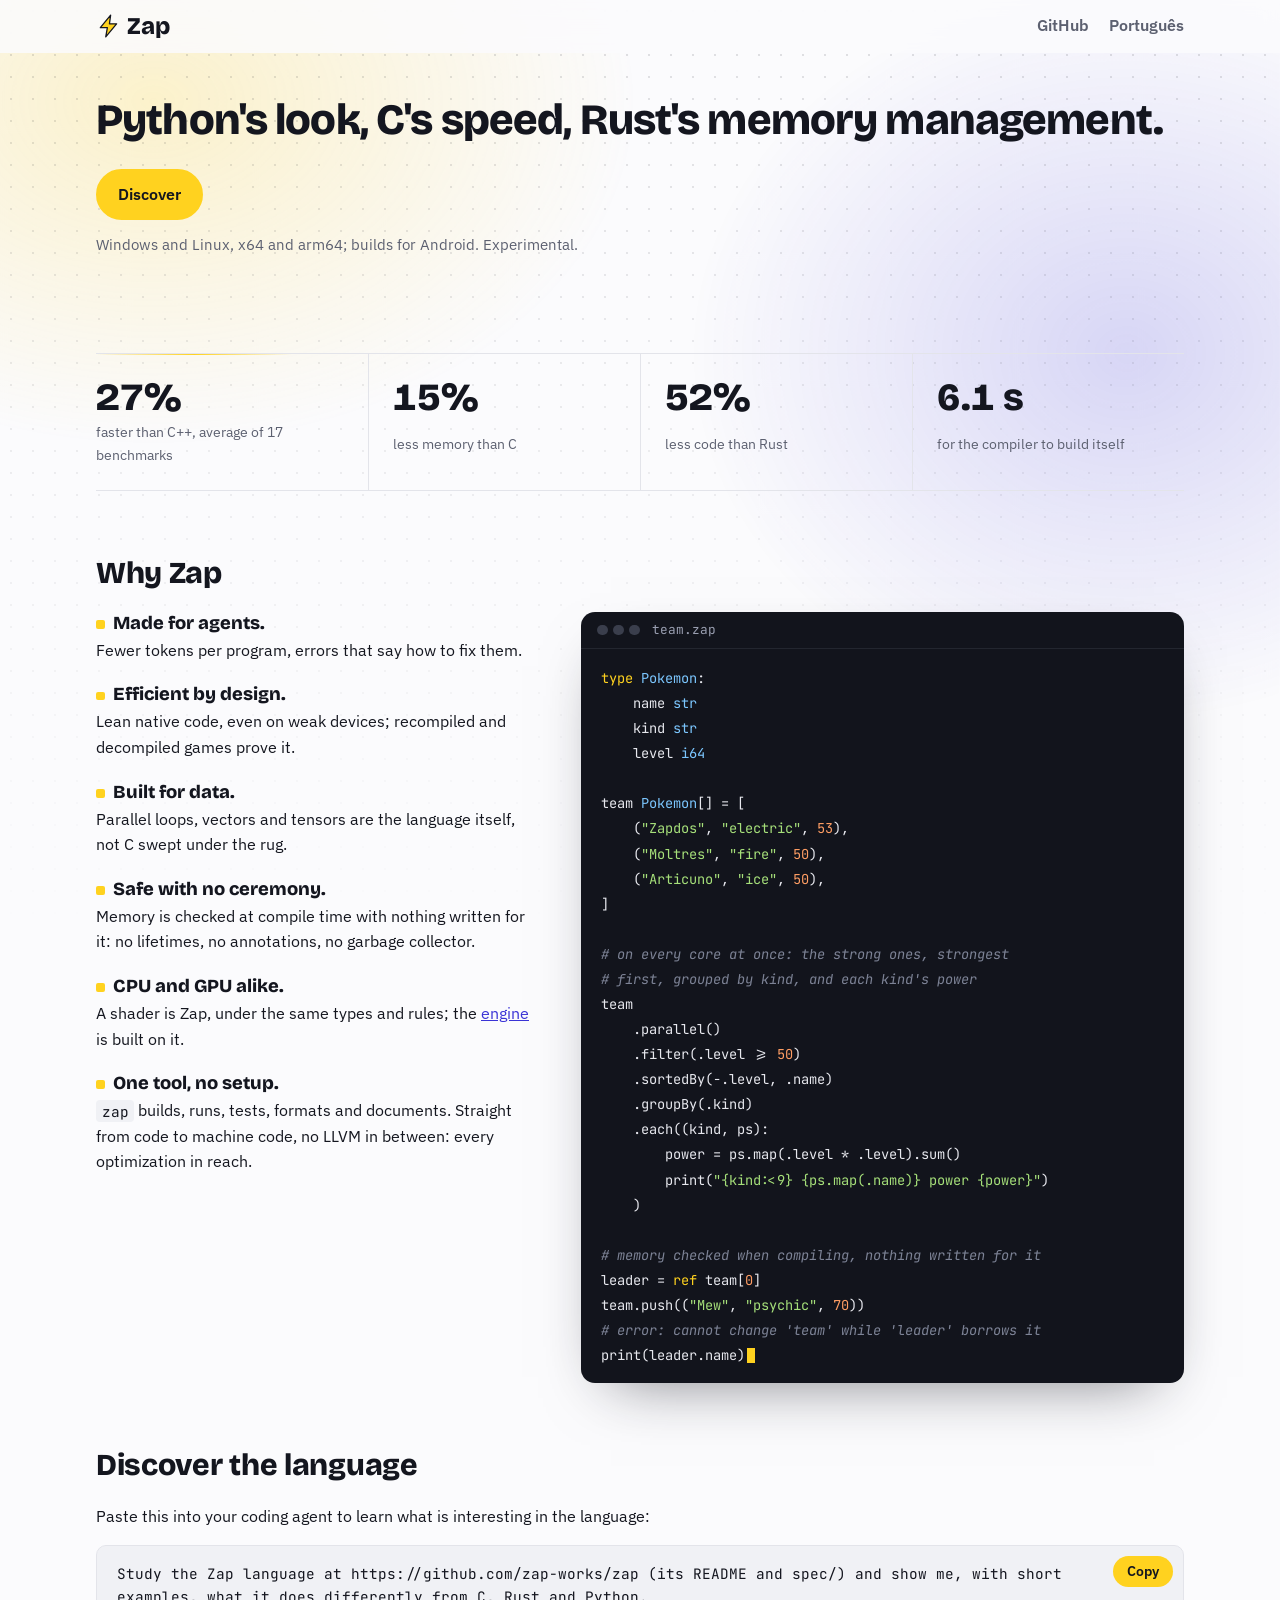
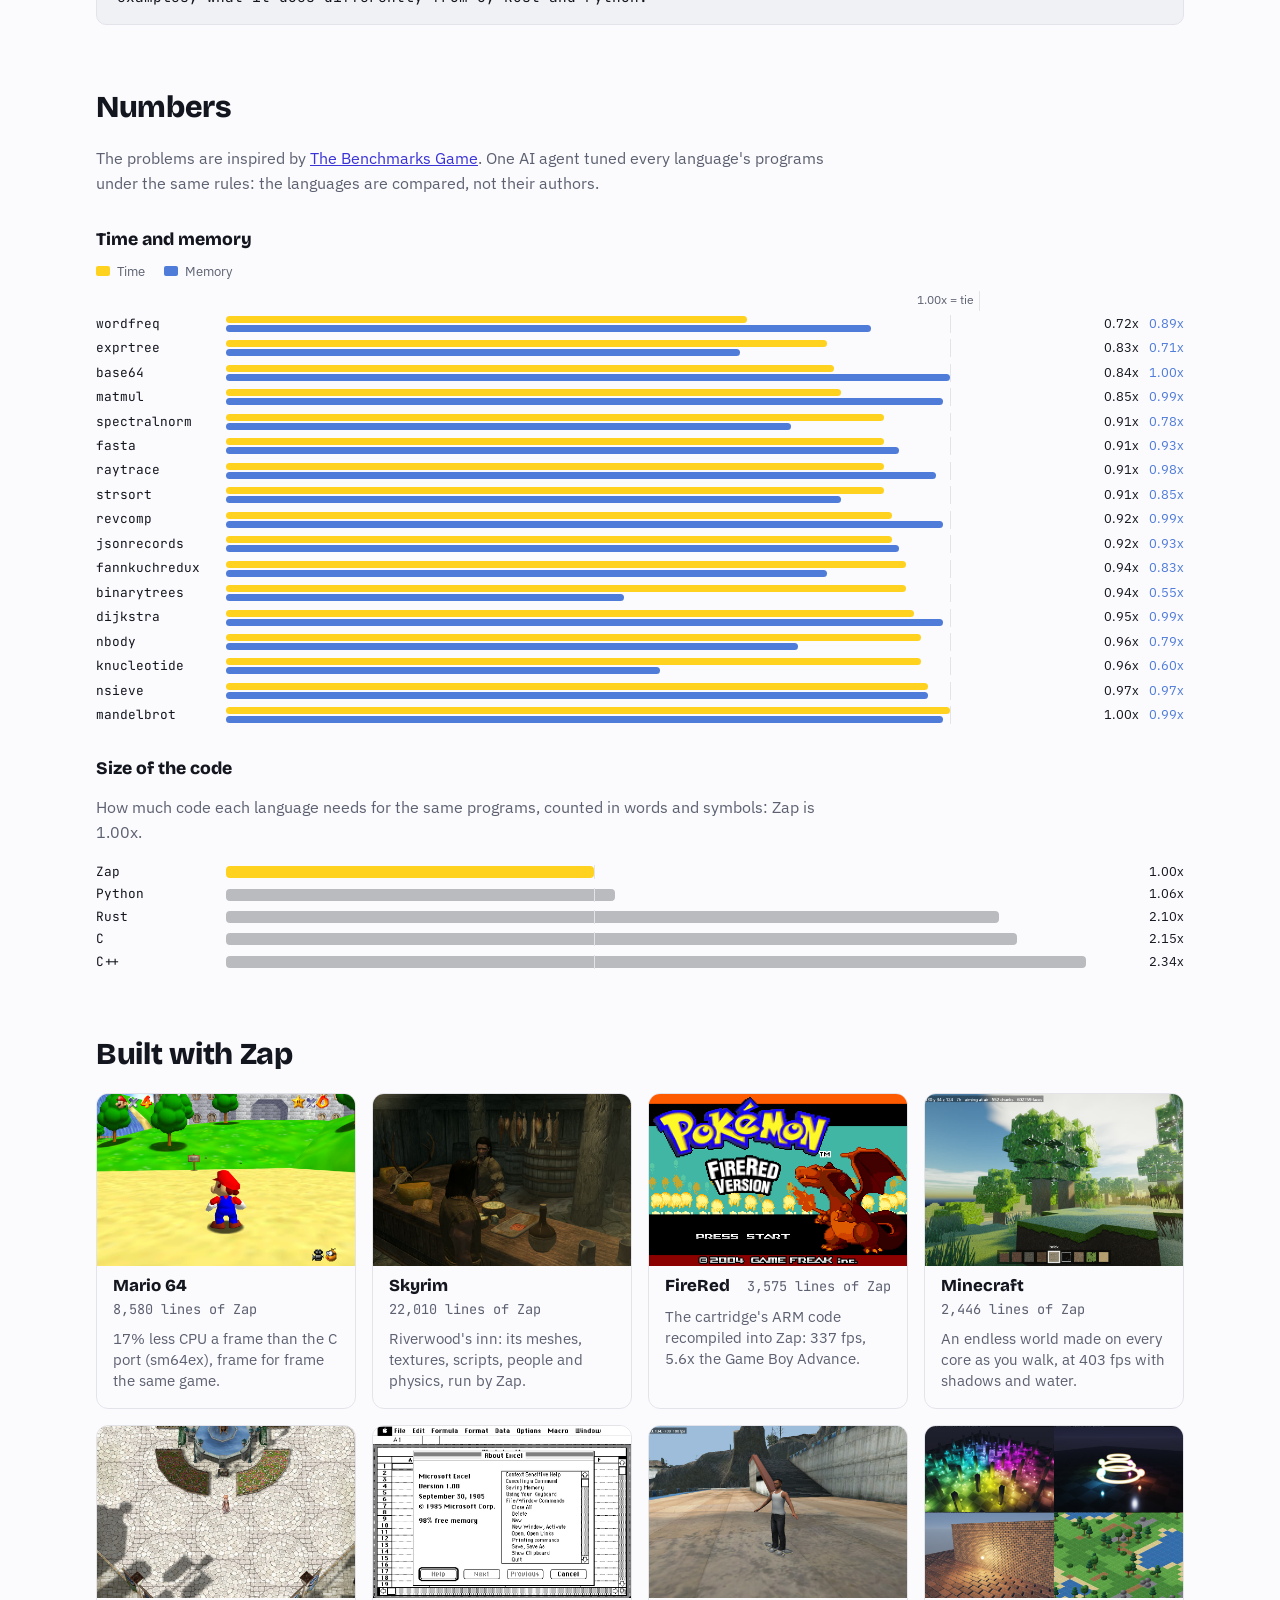
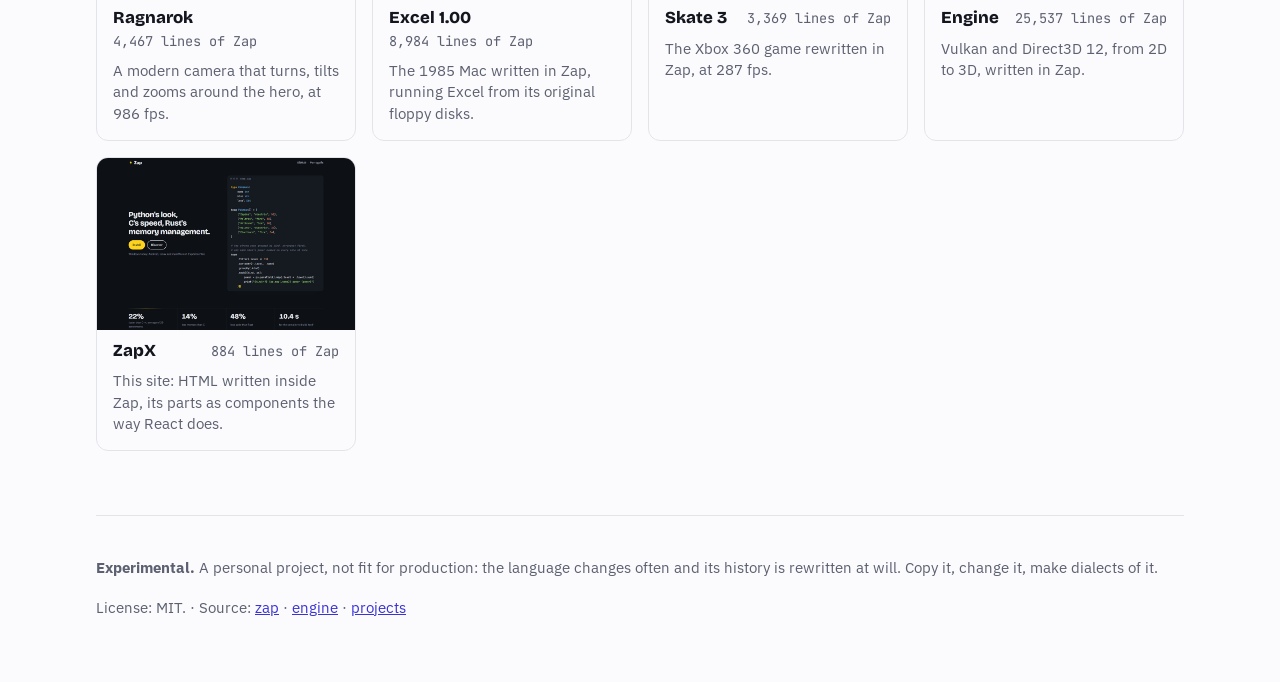
==== commit 8f7d4f08: "the README's texts, one time and memory chart" ====
--- a/en/index.html
+++ b/en/index.html
@@ -1,4 +1,4 @@
-<!DOCTYPE html><html lang="en"><head><meta charset="utf-8"><meta name="viewport" content="width=device-width, initial-scale=1"><title>Zap</title><link rel="icon" href="../logo.svg" type="image/svg+xml"><meta name="description" content="Python's look, C's speed, Rust's memory management."><link rel="alternate" hreflang="pt" href="../pt/index.html"><link rel="preconnect" href="https://fonts.googleapis.com"><link rel="preconnect" href="https://fonts.gstatic.com" crossorigin=""><link rel="stylesheet" href="https://fonts.googleapis.com/css2?family=Bricolage+Grotesque:opsz,wght@12..96,500;12..96,800&amp;family=IBM+Plex+Sans:wght@400;600&amp;family=JetBrains+Mono:wght@400;600&amp;display=swap"><link rel="stylesheet" href="../style.css"></head><body><nav class="top"><div class="inner"><a class="mark" href="./"><img class="logo" src="../logo.svg" alt="">Zap</a><span class="navlinks"><a href="https://github.com/zap-works/zap">GitHub</a><a href="../pt/index.html" hreflang="pt" lang="pt">Português</a></span></div></nav><div class="wrap"><header class="hero"><div class="pitch"><h1>Python's look, C's speed, Rust's memory management.</h1><p class="actions"><a class="btn primary" href="#discover">Discover</a></p><p class="note">Windows and Linux today; Android next. Experimental.</p></div></header><section class="stats" aria-label="Numbers"><div class="stat"><b data-count="27%" data-point=".">27%</b><span>faster than C++, average of 17 benchmarks</span></div><div class="stat"><b data-count="15%" data-point=".">15%</b><span>less memory than C</span></div><div class="stat"><b data-count="52%" data-point=".">52%</b><span>less code than Rust</span></div><div class="stat"><b data-count="6.1 s" data-point=".">6.1 s</b><span>for the compiler to build itself</span></div></section><section class="reveal"><h2>Why Zap</h2><div class="why"><ul class="points"><li><strong>Made for agents.</strong> Fewer tokens per program, errors that say how to fix them.</li><li><strong>Efficient by design.</strong> Lean native code, even on weak devices; recompiled and decompiled games prove it.</li><li><strong>Built for data.</strong> Parallel loops, vectors and tensors are the language itself, not C swept under the rug.</li><li><strong>Safe with no ceremony.</strong> Memory is checked at compile time with nothing written for it: no lifetimes, no annotations, no garbage collector.</li><li><strong>CPU and GPU alike.</strong> A shader is Zap, under the same types and rules; the <a href="https://github.com/zap-works/zap/tree/main/engine">engine</a> is built on it.</li><li><strong>One tool, no setup.</strong> <code>zap</code> builds, runs, tests, formats and documents. Straight from code to machine code, no LLVM in between: every optimization in reach.</li></ul><figure class="editor"><figcaption><span class="dots"><i></i><i></i><i></i></span>team.zap</figcaption><pre><code><span class="k">type</span> <span class="t">Pokemon</span>:
+<!DOCTYPE html><html lang="en"><head><meta charset="utf-8"><meta name="viewport" content="width=device-width, initial-scale=1"><title>Zap</title><link rel="icon" href="../logo.svg" type="image/svg+xml"><meta name="description" content="Python's look, C's speed, Rust's memory management."><link rel="alternate" hreflang="pt" href="../pt/index.html"><link rel="preconnect" href="https://fonts.googleapis.com"><link rel="preconnect" href="https://fonts.gstatic.com" crossorigin=""><link rel="stylesheet" href="https://fonts.googleapis.com/css2?family=Bricolage+Grotesque:opsz,wght@12..96,500;12..96,800&amp;family=IBM+Plex+Sans:wght@400;600&amp;family=JetBrains+Mono:wght@400;600&amp;display=swap"><link rel="stylesheet" href="../style.css"></head><body><nav class="top"><div class="inner"><a class="mark" href="./"><img class="logo" src="../logo.svg" alt="">Zap</a><span class="navlinks"><a href="https://github.com/zap-works/zap">GitHub</a><a href="../pt/index.html" hreflang="pt" lang="pt">Português</a></span></div></nav><div class="wrap"><header class="hero"><div class="pitch"><h1>Python's look, C's speed, Rust's memory management.</h1><p class="actions"><a class="btn primary" href="#discover">Discover</a></p><p class="note">Windows and Linux, x64 and arm64; builds for Android. Experimental.</p></div></header><section class="stats" aria-label="Numbers"><div class="stat"><b data-count="27%" data-point=".">27%</b><span>faster than C++, average of 17 benchmarks</span></div><div class="stat"><b data-count="15%" data-point=".">15%</b><span>less memory than C</span></div><div class="stat"><b data-count="52%" data-point=".">52%</b><span>less code than Rust</span></div><div class="stat"><b data-count="6.1 s" data-point=".">6.1 s</b><span>for the compiler to build itself</span></div></section><section class="reveal"><h2>Why Zap</h2><div class="why"><ul class="points"><li><strong>Made for agents.</strong> Fewer tokens per program, errors that say how to fix them.</li><li><strong>Efficient by design.</strong> Lean native code, even on weak devices; recompiled and decompiled games prove it.</li><li><strong>Built for data.</strong> Parallel loops, vectors and tensors are the language itself, not C swept under the rug.</li><li><strong>Safe with no ceremony.</strong> Memory is checked at compile time with nothing written for it: no lifetimes, no annotations, no garbage collector.</li><li><strong>CPU and GPU alike.</strong> A shader is Zap, under the same types and rules; the <a href="https://github.com/zap-works/zap/tree/main/engine">engine</a> is built on it.</li><li><strong>One tool, no setup.</strong> <code>zap</code> builds, runs, tests, formats and documents. Straight from code to machine code, no LLVM in between: every optimization in reach.</li></ul><figure class="editor"><figcaption><span class="dots"><i></i><i></i><i></i></span>team.zap</figcaption><pre><code><span class="k">type</span> <span class="t">Pokemon</span>:
 	name <span class="t">str</span>
 	kind <span class="t">str</span>
 	level <span class="t">i64</span>
@@ -42,7 +42,7 @@
 Memory: C 0.78x · C++ 0.79x · Rust 0.68x · Python 0.30x</span></li><li class="row" tabindex="0"><span class="name">knucleotide</span><div class="track"><div class="bar" style="--w: 80.0%"></div><div class="bar memory" style="--w: 50.0%"></div></div><span class="value"><span class="">0.96x</span><span class="">0.60x</span></span><span class="tip-box" role="tooltip"><span class="tip-about">Counts the short pieces that repeat in a long DNA text.</span>Time: C 0.70x · C++ 0.89x · Rust 0.96x · Python 0.06x
 Memory: C 0.60x · C++ 0.53x · Rust 0.46x · Python 0.31x</span></li><li class="row" tabindex="0"><span class="name">nsieve</span><div class="track"><div class="bar" style="--w: 80.8%"></div><div class="bar memory" style="--w: 80.8%"></div></div><span class="value"><span class="">0.97x</span><span class="">0.97x</span></span><span class="tip-box" role="tooltip"><span class="tip-about">Finds every prime number up to a few million.</span>Time: C 0.95x · C++ 0.97x · Rust 0.83x · Python 0.01x
 Memory: C 0.97x · C++ 0.97x · Rust 0.93x · Python 0.63x</span></li><li class="row" tabindex="0"><span class="name">mandelbrot</span><div class="track"><div class="bar" style="--w: 83.3%"></div><div class="bar memory" style="--w: 82.5%"></div></div><span class="value"><span class="">1.00x</span><span class="">0.99x</span></span><span class="tip-box" role="tooltip"><span class="tip-about">Draws a famous fractal picture, pixel by pixel.</span>Time: C 0.63x · C++ 0.98x · Rust 1.00x · Python 0.00x
-Memory: C 0.99x · C++ 0.97x · Rust 0.98x · Python 1.79x</span></li></ul></div><h3>Size of the code</h3><p class="intro">How much code each language needs for the same programs, counted in words and symbols: Zap is 1.00x.</p><div class="linechart"><ul class="chart" style="--tie: 40.7%" aria-label="Size of the code"><li class="row" tabindex="0"><span class="name">Zap</span><div class="track"><div class="bar" style="--w: 40.7%"></div></div><span class="value"><span class="">1.00x</span></span></li><li class="row" tabindex="0"><span class="name">Python</span><div class="track"><div class="bar muted" style="--w: 43.1%"></div></div><span class="value"><span class="">1.06x</span></span></li><li class="row" tabindex="0"><span class="name">Rust</span><div class="track"><div class="bar muted" style="--w: 85.5%"></div></div><span class="value"><span class="">2.10x</span></span></li><li class="row" tabindex="0"><span class="name">C</span><div class="track"><div class="bar muted" style="--w: 87.5%"></div></div><span class="value"><span class="">2.15x</span></span></li><li class="row" tabindex="0"><span class="name">C++</span><div class="track"><div class="bar muted" style="--w: 95.2%"></div></div><span class="value"><span class="">2.34x</span></span></li></ul></div></section><section class="reveal"><h2>Built with Zap</h2><ul class="built"><li><img src="../thumbs/mario.jpg" alt="" loading="lazy"><div class="built-name"><a href="https://github.com/zap-works/zap/tree/main/projects/mario">Mario 64</a><span>8,580 lines of Zap</span></div><p>17% less CPU a frame than the C port (sm64ex), frame for frame the same game.</p></li><li><img src="../thumbs/skyrim.jpg" alt="" loading="lazy"><div class="built-name"><a href="https://github.com/zap-works/zap/tree/main/projects/skyrim">Skyrim</a><span>22,010 lines of Zap</span></div><p>Riverwood's inn: its meshes, textures, scripts, people and physics, run by Zap.</p></li><li><img src="../thumbs/firered.jpg" alt="" loading="lazy"><div class="built-name"><a href="https://github.com/zap-works/zap/tree/main/projects/firered">FireRed</a><span>3,575 lines of Zap</span></div><p>The cartridge's ARM code recompiled into Zap: 337 fps, 5.6x the Game Boy Advance.</p></li><li><img src="../thumbs/minecraft.jpg" alt="" loading="lazy"><div class="built-name"><a href="https://github.com/zap-works/zap/tree/main/projects/minecraft">Minecraft</a><span>2,446 lines of Zap</span></div><p>An endless world made on every core as you walk, at 403 fps with shadows and water.</p></li><li><img src="../thumbs/ragnarok.jpg" alt="" loading="lazy"><div class="built-name"><a href="https://github.com/zap-works/zap/tree/main/projects/ragnarok">Ragnarok</a><span>4,467 lines of Zap</span></div><p>A modern camera that turns, tilts and zooms around the hero, at 986 fps.</p></li><li><img src="../thumbs/excel1.jpg" alt="" loading="lazy"><div class="built-name"><a href="https://github.com/zap-works/zap/tree/main/projects/excel1">Excel 1.00</a><span>8,984 lines of Zap</span></div><p>The 1985 Mac written in Zap, running Excel from its original floppy disks.</p></li><li><img src="../thumbs/skate3.jpg" alt="" loading="lazy"><div class="built-name"><a href="https://github.com/zap-works/zap/tree/main/projects/skate3">Skate 3</a><span>3,369 lines of Zap</span></div><p>The Xbox 360 game rewritten in Zap, at 287 fps.</p></li><li><img src="../thumbs/engine.jpg" alt="" loading="lazy"><div class="built-name"><a href="https://github.com/zap-works/zap/tree/main/engine">Engine</a><span>25,537 lines of Zap</span></div><p>Vulkan and Direct3D 12, from 2D to 3D, written in Zap.</p></li><li><img src="../thumbs/zapx.jpg" alt="" loading="lazy"><div class="built-name"><a href="https://github.com/zap-works/zap/tree/main/projects/site">ZapX</a><span>884 lines of Zap</span></div><p>This site: HTML written inside Zap, its parts as components the way React does.</p></li></ul></section><footer><p><strong>Experimental.</strong> Not fit for production: the language changes often, build and break fast. Copy it, change it, make dialects of it.</p><p>License: MIT. · Source: <a href="https://github.com/zap-works/zap">zap</a> · <a href="https://github.com/zap-works/zap/tree/main/engine">engine</a> · <a href="https://github.com/zap-works/zap/tree/main/projects">projects</a></p></footer></div><script>(function () {
+Memory: C 0.99x · C++ 0.97x · Rust 0.98x · Python 1.79x</span></li></ul></div><h3>Size of the code</h3><p class="intro">How much code each language needs for the same programs, counted in words and symbols: Zap is 1.00x.</p><div class="linechart"><ul class="chart" style="--tie: 40.7%" aria-label="Size of the code"><li class="row" tabindex="0"><span class="name">Zap</span><div class="track"><div class="bar" style="--w: 40.7%"></div></div><span class="value"><span class="">1.00x</span></span></li><li class="row" tabindex="0"><span class="name">Python</span><div class="track"><div class="bar muted" style="--w: 43.1%"></div></div><span class="value"><span class="">1.06x</span></span></li><li class="row" tabindex="0"><span class="name">Rust</span><div class="track"><div class="bar muted" style="--w: 85.5%"></div></div><span class="value"><span class="">2.10x</span></span></li><li class="row" tabindex="0"><span class="name">C</span><div class="track"><div class="bar muted" style="--w: 87.5%"></div></div><span class="value"><span class="">2.15x</span></span></li><li class="row" tabindex="0"><span class="name">C++</span><div class="track"><div class="bar muted" style="--w: 95.2%"></div></div><span class="value"><span class="">2.34x</span></span></li></ul></div></section><section class="reveal"><h2>Built with Zap</h2><ul class="built"><li><img src="../thumbs/mario.jpg" alt="" loading="lazy"><div class="built-name"><a href="https://github.com/zap-works/zap/tree/main/projects/mario">Mario 64</a><span>8,580 lines of Zap</span></div><p>17% less CPU a frame than the C port (sm64ex), frame for frame the same game.</p></li><li><img src="../thumbs/skyrim.jpg" alt="" loading="lazy"><div class="built-name"><a href="https://github.com/zap-works/zap/tree/main/projects/skyrim">Skyrim</a><span>22,010 lines of Zap</span></div><p>Riverwood's inn: its meshes, textures, scripts, people and physics, run by Zap.</p></li><li><img src="../thumbs/firered.jpg" alt="" loading="lazy"><div class="built-name"><a href="https://github.com/zap-works/zap/tree/main/projects/firered">FireRed</a><span>3,575 lines of Zap</span></div><p>The cartridge's ARM code recompiled into Zap: 337 fps, 5.6x the Game Boy Advance.</p></li><li><img src="../thumbs/minecraft.jpg" alt="" loading="lazy"><div class="built-name"><a href="https://github.com/zap-works/zap/tree/main/projects/minecraft">Minecraft</a><span>2,446 lines of Zap</span></div><p>An endless world made on every core as you walk, at 403 fps with shadows and water.</p></li><li><img src="../thumbs/ragnarok.jpg" alt="" loading="lazy"><div class="built-name"><a href="https://github.com/zap-works/zap/tree/main/projects/ragnarok">Ragnarok</a><span>4,467 lines of Zap</span></div><p>A modern camera that turns, tilts and zooms around the hero, at 986 fps.</p></li><li><img src="../thumbs/excel1.jpg" alt="" loading="lazy"><div class="built-name"><a href="https://github.com/zap-works/zap/tree/main/projects/excel1">Excel 1.00</a><span>8,984 lines of Zap</span></div><p>The 1985 Mac written in Zap, running Excel from its original floppy disks.</p></li><li><img src="../thumbs/skate3.jpg" alt="" loading="lazy"><div class="built-name"><a href="https://github.com/zap-works/zap/tree/main/projects/skate3">Skate 3</a><span>3,369 lines of Zap</span></div><p>The Xbox 360 game rewritten in Zap, at 287 fps.</p></li><li><img src="../thumbs/engine.jpg" alt="" loading="lazy"><div class="built-name"><a href="https://github.com/zap-works/zap/tree/main/engine">Engine</a><span>25,537 lines of Zap</span></div><p>Vulkan and Direct3D 12, from 2D to 3D, written in Zap.</p></li><li><img src="../thumbs/zapx.jpg" alt="" loading="lazy"><div class="built-name"><a href="https://github.com/zap-works/zap/tree/main/projects/site">ZapX</a><span>884 lines of Zap</span></div><p>This site: HTML written inside Zap, its parts as components the way React does.</p></li></ul></section><footer><p><strong>Experimental.</strong> A personal project, not fit for production: the language changes often and its history is rewritten at will. Copy it, change it, make dialects of it.</p><p>License: MIT. · Source: <a href="https://github.com/zap-works/zap">zap</a> · <a href="https://github.com/zap-works/zap/tree/main/engine">engine</a> · <a href="https://github.com/zap-works/zap/tree/main/projects">projects</a></p></footer></div><script>(function () {
 var bar = document.querySelector(".top");
 function scrolled() { bar.classList.toggle("scrolled", window.scrollY > 4); }
 addEventListener("scroll", scrolled, { passive: true });
